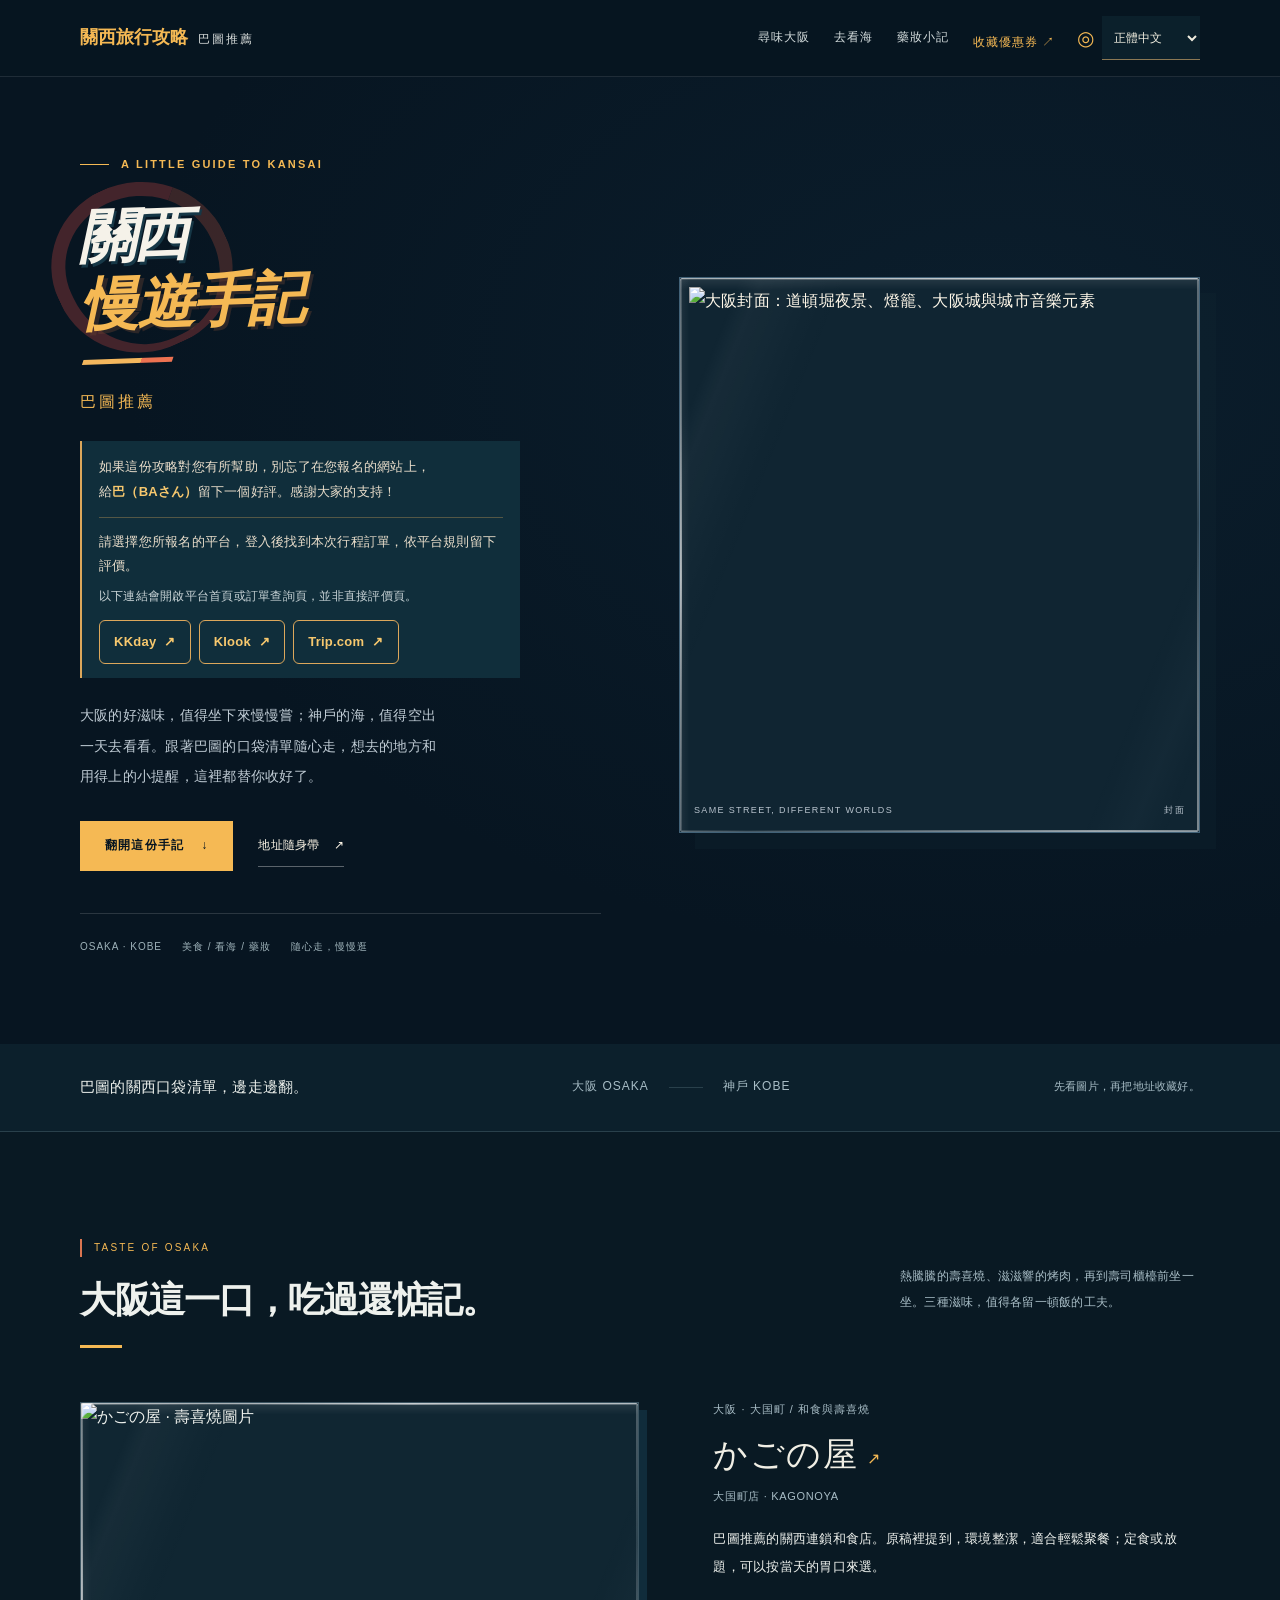
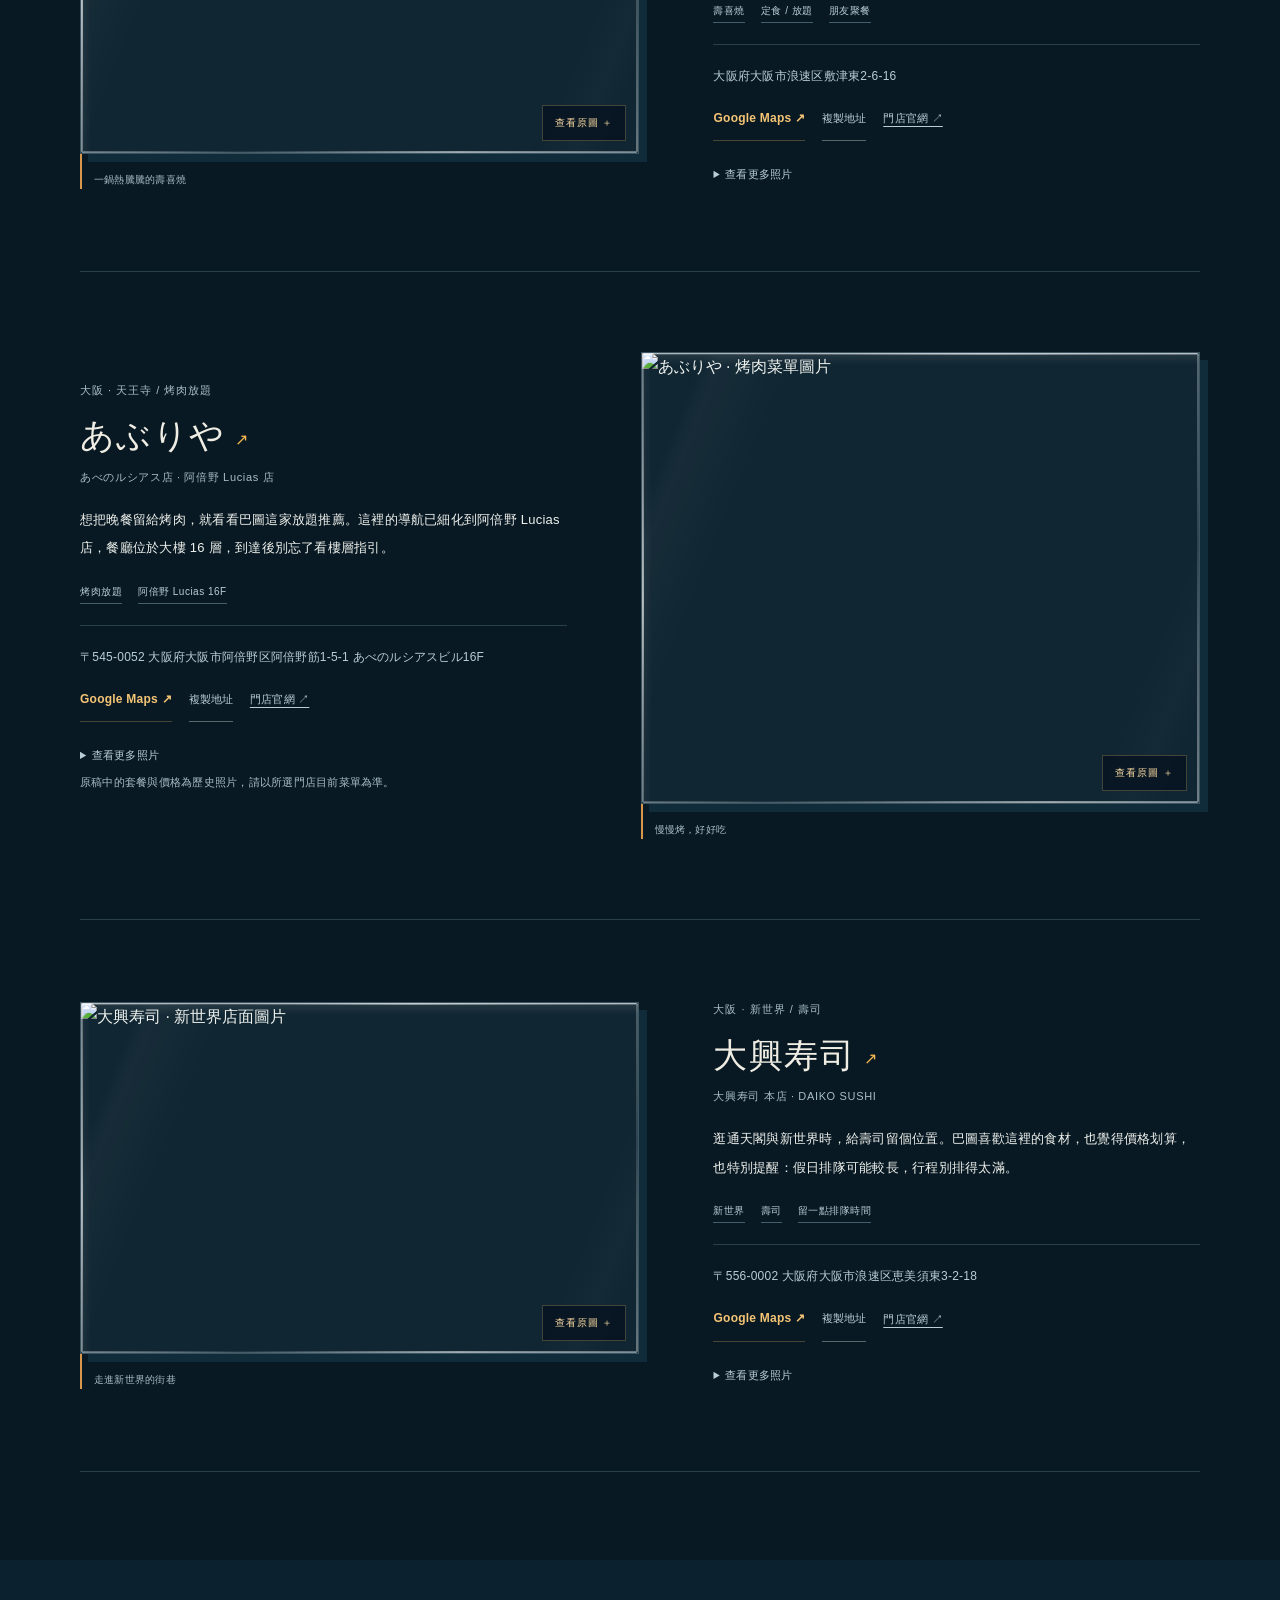
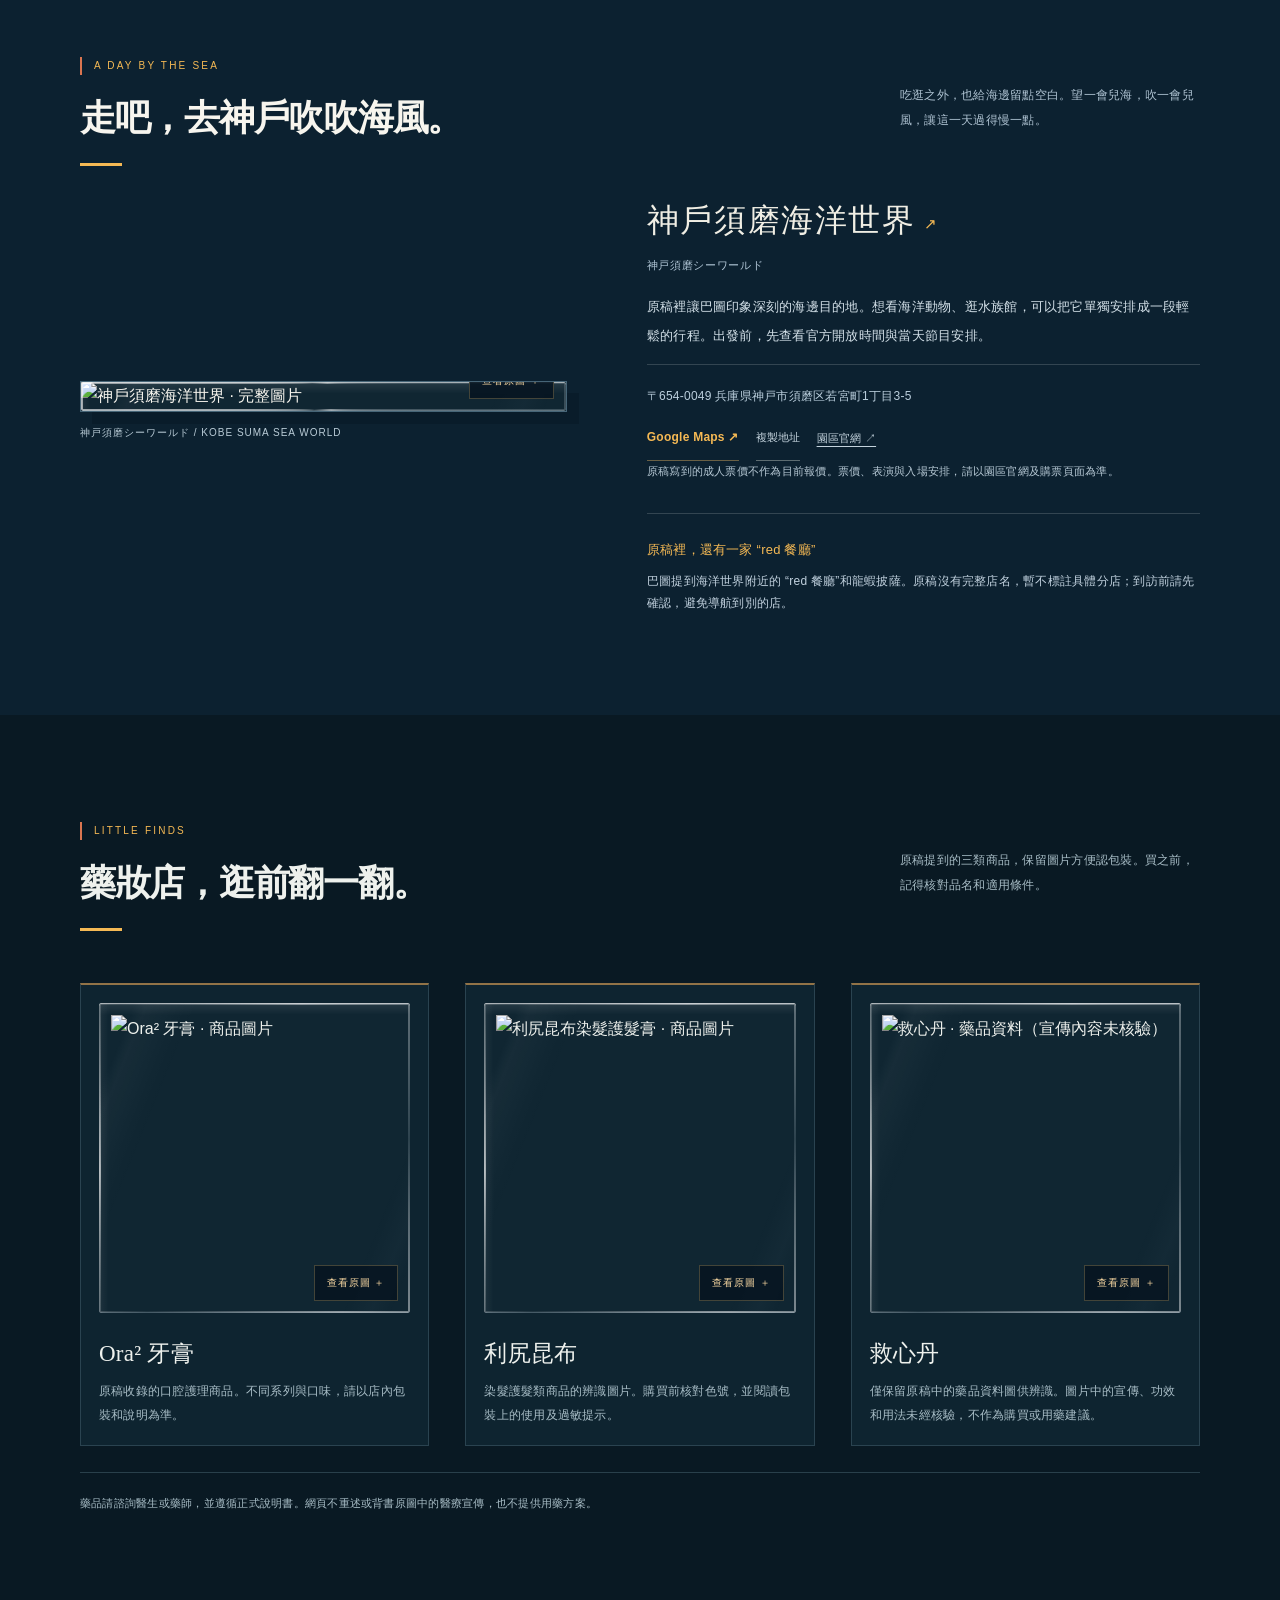
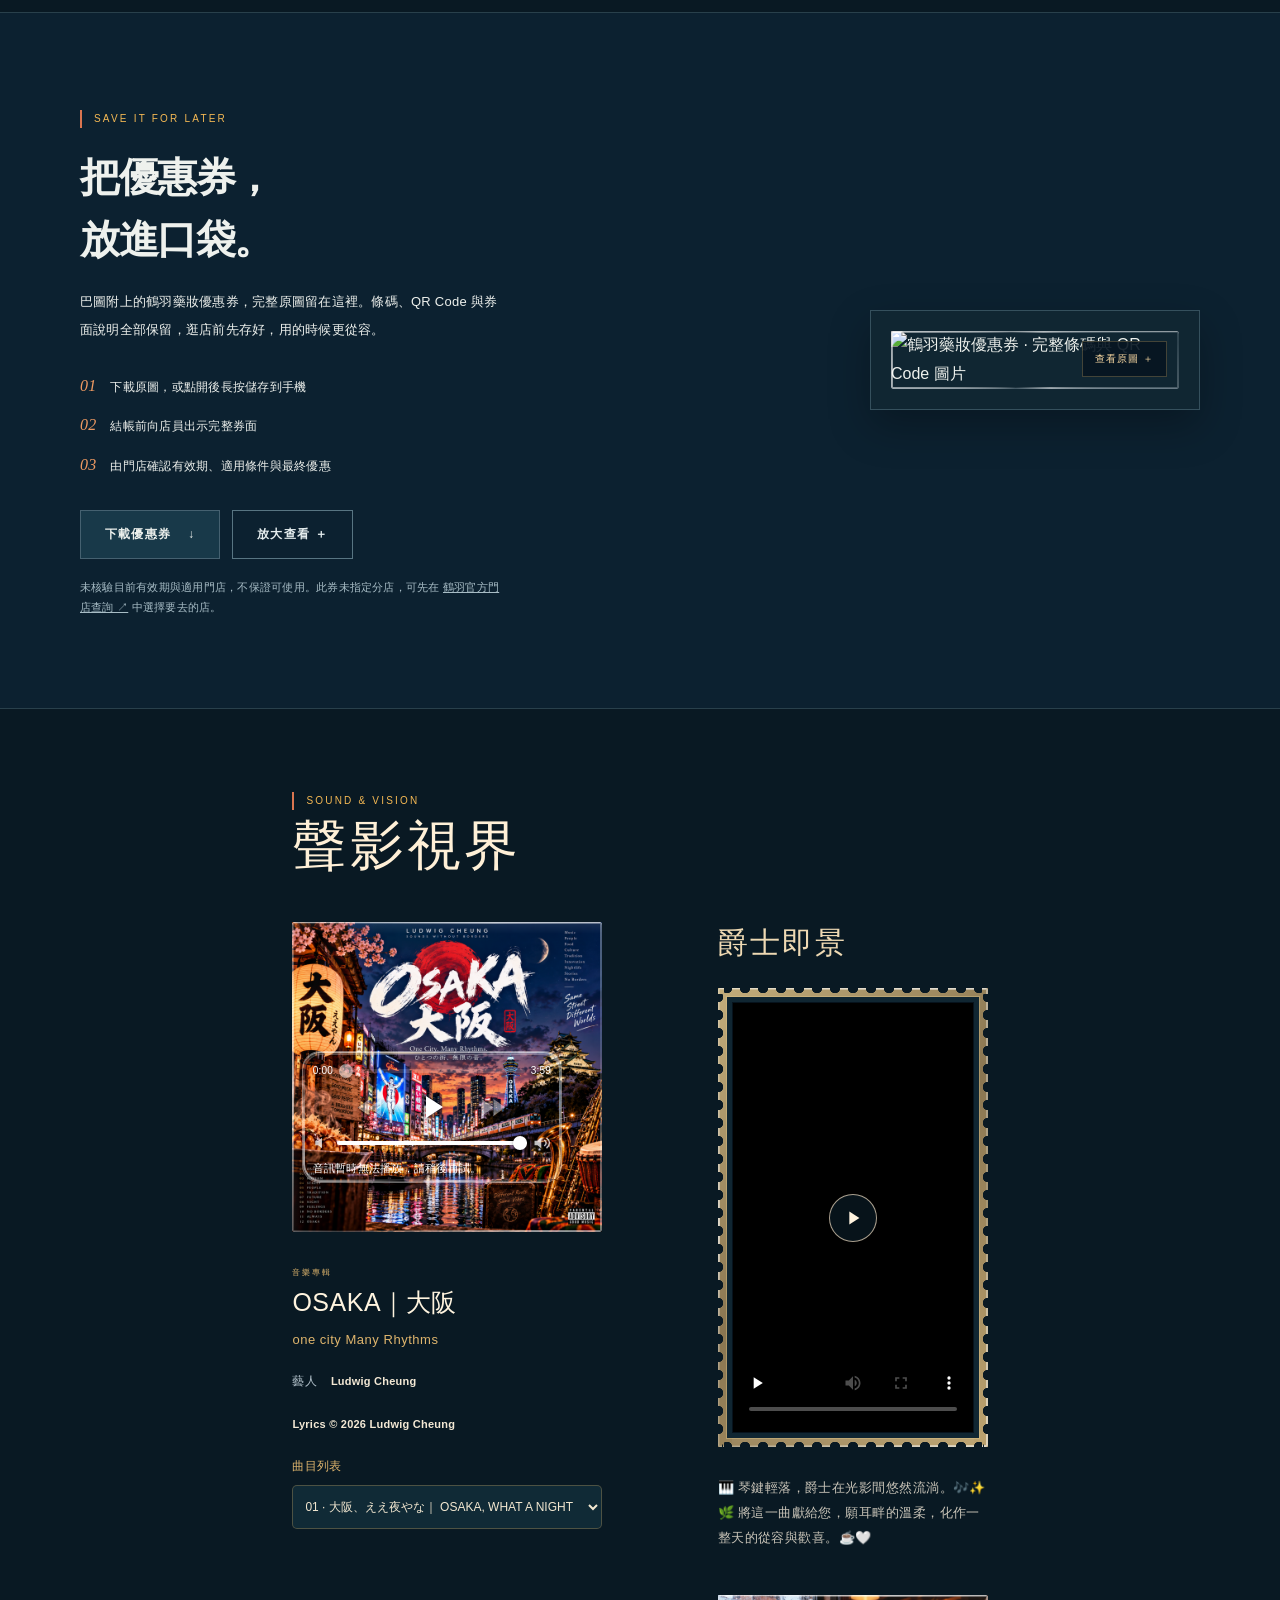
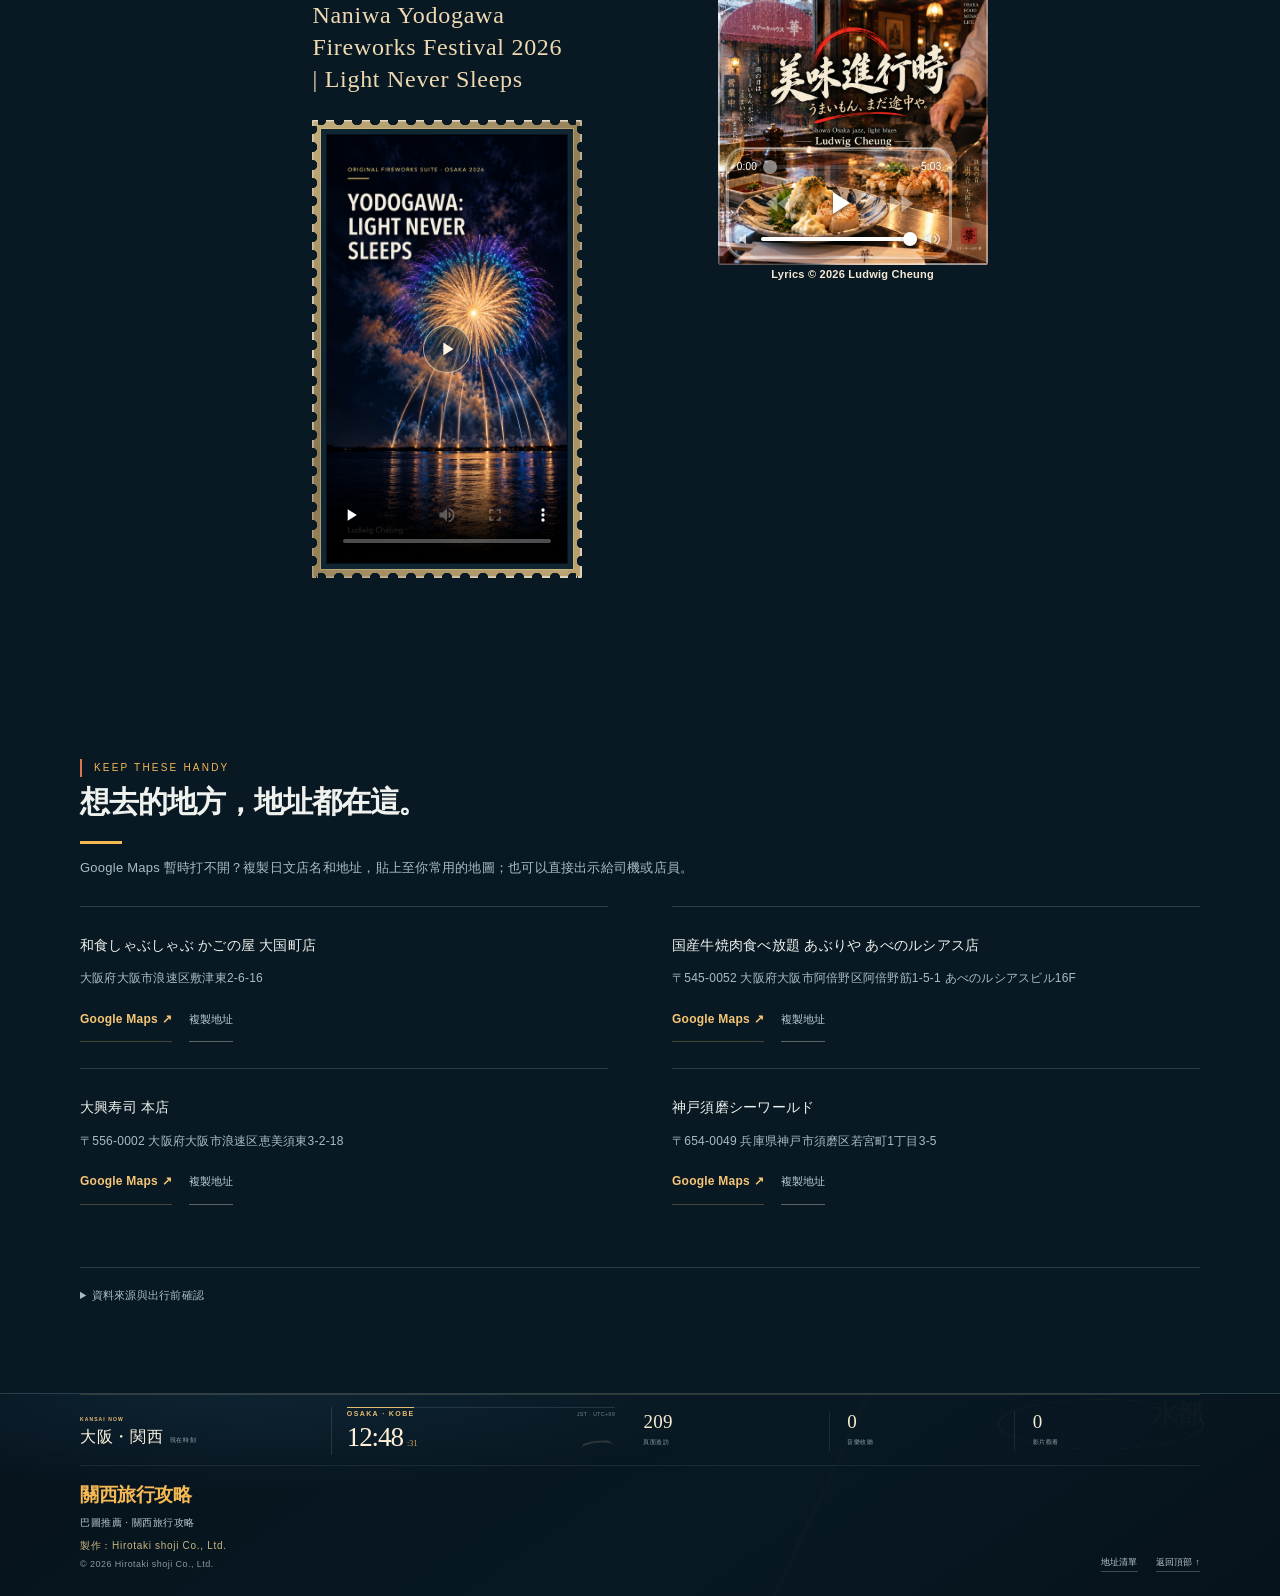
==== index.html @ 819317f7 "Stage Japanese New Year treatment for review" ====
<!doctype html>
<html lang="zh-Hant"><head><meta charset="utf-8"><meta name="viewport" content="width=device-width,initial-scale=1,viewport-fit=cover"><meta name="theme-color" content="#071c32"><meta name="description" content="關西旅行攻略，巴圖推薦。從大阪壽喜燒、烤肉與壽司，到神戶須磨海洋世界，附門店地址、地圖和原版鶴羽優惠券。"><meta name="referrer" content="strict-origin-when-cross-origin"><link rel="icon" href="data:,"><title>關西旅行攻略｜巴圖推薦</title><link rel="stylesheet" href="style.css?v=20261022-kansai-observatory-1"><link rel="stylesheet" href="seasonal-confirmed.css?v=20261022-1"><link rel="stylesheet" href="christmas-confirmed.css?v=20261022-1"><link rel="stylesheet" href="newyear-review.css?v=20261023-1"><script src="i18n.js?v=20261013-kansai-24" defer></script><script src="app.js?v=20261010-kansai-14" defer></script></head>
<body><a class="skip" href="#main">跳到正文</a>
<header class="site-nav"><div class="wrap nav-inner"><a class="brand" href="#top" aria-label="關西旅行攻略首頁"><strong>關西旅行攻略</strong><span>巴圖推薦</span></a><div class="language-switch"><label for="language-select" aria-label="Language"><span aria-hidden="true">◎</span></label><select id="language-select" aria-label="Language"><option value="zh">正體中文</option><option value="en">English</option><option value="ja">日本語</option><option value="ko">한국어</option><option value="es">Español</option><option value="de">Deutsch</option><option value="fr">Français</option><option value="it">Italiano</option><option value="ar">العربية</option><option value="th">ไทย</option></select></div><nav class="nav-links" aria-label="攻略導航"><a href="#food">尋味大阪</a><a href="#sea">去看海</a><a href="#shopping">藥妝小記</a><a class="coupon-nav" href="#coupon">收藏優惠券 ↗</a></nav></div></header>
<main id="main"><section id="top" class="hero" aria-labelledby="page-title"><div class="wrap hero-inner"><div class="hero-copy"><div class="eyebrow">A LITTLE GUIDE TO KANSAI</div><h1 id="page-title">關西<span>慢遊手記</span></h1><div class="hero-subtitle">巴圖推薦</div><div class="guide-thanks"><p><span>如果這份攻略對您有所幫助，別忘了在您報名的網站上，給</span><strong><bdi>巴（BAさん）</bdi></strong><span>留下一個好評。感謝大家的支持！</span></p><div class="review-platforms"><p>請選擇您所報名的平台，登入後找到本次行程訂單，依平台規則留下評價。</p><p class="review-platform-note">以下連結會開啟平台首頁或訂單查詢頁，並非直接評價頁。</p><div class="review-platform-links"><a href="https://www.kkday.com/zh-tw" target="_blank" rel="noopener noreferrer"><bdi>KKday</bdi> <span aria-hidden="true">↗</span></a><a href="https://www.klook.com/zh-TW/" target="_blank" rel="noopener noreferrer"><bdi>Klook</bdi> <span aria-hidden="true">↗</span></a><a href="https://tw.trip.com/passport/ordersearch/?curr=TWD&amp;locale=zh-TW" target="_blank" rel="noopener noreferrer"><bdi>Trip.com</bdi> <span aria-hidden="true">↗</span></a></div></div></div><p>大阪的好滋味，值得坐下來慢慢嘗；神戶的海，值得空出一天去看看。跟著巴圖的口袋清單隨心走，想去的地方和用得上的小提醒，這裡都替你收好了。</p><div class="hero-actions"><a class="button gold" href="#food">翻開這份手記 <span aria-hidden="true">↓</span></a><a class="text-link" href="#addresses">地址隨身帶 <span aria-hidden="true">↗</span></a></div><div class="hero-notes"><span>OSAKA · KOBE</span><span>美食 / 看海 / 藥妝</span><span>隨心走，慢慢逛</span></div></div><figure class="hero-art"><img src="assets/header-original.png?v=20261010-unbranded" width="1254" height="1254" alt="大阪封面：道頓堀夜景、燈籠、大阪城與城市音樂元素" fetchpriority="high"><figcaption><span>SAME STREET, DIFFERENT WORLDS</span><span>封面</span></figcaption></figure></div></section>
<div class="intro-band"><div class="wrap intro-inner"><strong>巴圖的關西口袋清單，邊走邊翻。</strong><span class="cities">大阪 OSAKA <i aria-hidden="true"></i> 神戶 KOBE</span><span>先看圖片，再把地址收藏好。</span></div></div>
<section class="chapter wrap" id="food" aria-labelledby="food-title"><div class="chapter-heading"><div><span class="chapter-kicker">TASTE OF OSAKA</span><h2 id="food-title">大阪這一口，吃過還惦記。</h2></div><p>熱騰騰的壽喜燒、滋滋響的烤肉，再到壽司櫃檯前坐一坐。三種滋味，值得各留一頓飯的工夫。</p></div>
<article class="story"><figure class="story-visual"><button class="image-button" data-image="assets/original-25.jpeg" data-caption="かごの屋 · 壽喜燒圖片" aria-label="查看かごの屋 · 壽喜燒圖片"><img class="" src="assets/original-25.jpeg" alt="かごの屋 · 壽喜燒圖片" loading="lazy" decoding="async"><span class="expand">查看原圖 ＋</span></button><figcaption><span>一鍋熱騰騰的壽喜燒</span></figcaption></figure><div class="story-copy"><div class="place-meta">大阪 · 大国町 / 和食與壽喜燒</div><h3><a class="place-title-link" href="https://goo.gl/maps/1CAEEWiy9WSoGgMV9" target="_blank" rel="noopener noreferrer">かごの屋</a></h3><div class="jp-name">大国町店 · KAGONOYA</div><p>巴圖推薦的關西連鎖和食店。原稿裡提到，環境整潔，適合輕鬆聚餐；定食或放題，可以按當天的胃口來選。</p><div class="tag-row"><span class="tag">壽喜燒</span><span class="tag">定食 / 放題</span><span class="tag">朋友聚餐</span></div><div class="location"><p class="address" dir="ltr" lang="ja">大阪府大阪市浪速区敷津東2-6-16</p><div class="location-actions"><a class="map-link" href="https://goo.gl/maps/1CAEEWiy9WSoGgMV9" target="_blank" rel="noopener noreferrer">Google Maps ↗</a><button class="copy-address" data-copy="和食しゃぶしゃぶ かごの屋 大国町店 大阪府大阪市浪速区敷津東2-6-16" aria-label="複製和食しゃぶしゃぶ かごの屋 大国町店的地址">複製地址</button><a class="official-link" href="https://kagonoya.food-kr.com/0658/" target="_blank" rel="noopener noreferrer">門店官網 ↗</a></div></div><details class="originals"><summary>查看更多照片</summary><div class="original-thumbs"><button data-image="assets/original-23.jpeg" data-caption="かごの屋 大国町店 · 店名截圖" aria-label="查看かごの屋 大国町店 · 店名截圖"><img src="assets/original-23.jpeg" alt="かごの屋 大国町店 · 店名截圖" loading="lazy"></button><button data-image="assets/original-24.jpeg" data-caption="かごの屋 · 料理展示" aria-label="查看かごの屋 · 料理展示"><img src="assets/original-24.jpeg" alt="かごの屋 · 料理展示" loading="lazy"></button><button data-image="assets/original-25.jpeg" data-caption="かごの屋 · 壽喜燒" aria-label="查看かごの屋 · 壽喜燒"><img src="assets/original-25.jpeg" alt="かごの屋 · 壽喜燒" loading="lazy"></button></div></details></div></article>
<article class="story reverse"><figure class="story-visual"><button class="image-button" data-image="assets/original-26.jpeg" data-caption="あぶりや · 烤肉菜單圖片" aria-label="查看あぶりや · 烤肉菜單圖片"><img class="portrait-img" src="assets/original-26.jpeg" alt="あぶりや · 烤肉菜單圖片" loading="lazy" decoding="async"><span class="expand">查看原圖 ＋</span></button><figcaption><span>慢慢烤，好好吃</span></figcaption></figure><div class="story-copy"><div class="place-meta">大阪 · 天王寺 / 烤肉放題</div><h3><a class="place-title-link" href="https://maps.google.com/maps?cid=4826901767006629121" target="_blank" rel="noopener noreferrer">あぶりや</a></h3><div class="jp-name">あべのルシアス店 · 阿倍野 Lucias 店</div><p>想把晚餐留給烤肉，就看看巴圖這家放題推薦。這裡的導航已細化到阿倍野 Lucias 店，餐廳位於大樓 16 層，到達後別忘了看樓層指引。</p><div class="tag-row"><span class="tag">烤肉放題</span><span class="tag">阿倍野 Lucias 16F</span></div><div class="location"><p class="address" dir="ltr" lang="ja">〒545-0052 大阪府大阪市阿倍野区阿倍野筋1-5-1 あべのルシアスビル16F</p><div class="location-actions"><a class="map-link" href="https://maps.google.com/maps?cid=4826901767006629121" target="_blank" rel="noopener noreferrer">Google Maps ↗</a><button class="copy-address" data-copy="国産牛焼肉食べ放題 あぶりや あべのルシアス店 〒545-0052 大阪府大阪市阿倍野区阿倍野筋1-5-1 あべのルシアスビル16F" aria-label="複製国産牛焼肉食べ放題 あぶりや あべのルシアス店的地址">複製地址</button><a class="official-link" href="https://www.apollo-lucias.jp/gourmet/aburiya/" target="_blank" rel="noopener noreferrer">門店官網 ↗</a></div></div><details class="originals"><summary>查看更多照片</summary><div class="original-thumbs"><button data-image="assets/original-27.jpeg" data-caption="あぶりや · 菜單與適用分店" aria-label="查看あぶりや · 菜單與適用分店"><img src="assets/original-27.jpeg" alt="あぶりや · 菜單與適用分店" loading="lazy"></button><button data-image="assets/original-28.jpeg" data-caption="あぶりや · 店面與價格照片" aria-label="查看あぶりや · 店面與價格照片"><img src="assets/original-28.jpeg" alt="あぶりや · 店面與價格照片" loading="lazy"></button><button data-image="assets/original-26.jpeg" data-caption="あぶりや · 完整圖片" aria-label="查看あぶりや · 完整圖片"><img src="assets/original-26.jpeg" alt="あぶりや · 完整圖片" loading="lazy"></button></div></details><p class="notice">原稿中的套餐與價格為歷史照片，請以所選門店目前菜單為準。</p></div></article>
<article class="story"><figure class="story-visual"><button class="image-button" data-image="assets/original-29.jpeg" data-caption="大興寿司 · 新世界店面圖片" aria-label="查看大興寿司 · 新世界店面圖片"><img class="" src="assets/original-29.jpeg" alt="大興寿司 · 新世界店面圖片" loading="lazy" decoding="async"><span class="expand">查看原圖 ＋</span></button><figcaption><span>走進新世界的街巷</span></figcaption></figure><div class="story-copy"><div class="place-meta">大阪 · 新世界 / 壽司</div><h3><a class="place-title-link" href="https://www.google.com/maps?cid=15134371316587236401" target="_blank" rel="noopener noreferrer">大興寿司</a></h3><div class="jp-name">大興寿司 本店 · DAIKO SUSHI</div><p>逛通天閣與新世界時，給壽司留個位置。巴圖喜歡這裡的食材，也覺得價格划算，也特別提醒：假日排隊可能較長，行程別排得太滿。</p><div class="tag-row"><span class="tag">新世界</span><span class="tag">壽司</span><span class="tag">留一點排隊時間</span></div><div class="location"><p class="address" dir="ltr" lang="ja">〒556-0002 大阪府大阪市浪速区恵美須東3-2-18</p><div class="location-actions"><a class="map-link" href="https://www.google.com/maps?cid=15134371316587236401" target="_blank" rel="noopener noreferrer">Google Maps ↗</a><button class="copy-address" data-copy="大興寿司 本店 〒556-0002 大阪府大阪市浪速区恵美須東3-2-18" aria-label="複製大興寿司 本店的地址">複製地址</button><a class="official-link" href="https://daikosushi.jp/access/daikosushi-honten/" target="_blank" rel="noopener noreferrer">門店官網 ↗</a></div></div><details class="originals"><summary>查看更多照片</summary><div class="original-thumbs"><button data-image="assets/original-30.jpeg" data-caption="大興寿司 · 店內照片" aria-label="查看大興寿司 · 店內照片"><img src="assets/original-30.jpeg" alt="大興寿司 · 店內照片" loading="lazy"></button><button data-image="assets/original-29.jpeg" data-caption="大興寿司 · 門面照片" aria-label="查看大興寿司 · 門面照片"><img src="assets/original-29.jpeg" alt="大興寿司 · 門面照片" loading="lazy"></button></div></details></div></article>
</section>
<section class="sea-section" id="sea" aria-labelledby="sea-title"><div class="wrap"><div class="chapter-heading"><div><span class="chapter-kicker">A DAY BY THE SEA</span><h2 id="sea-title">走吧，去神戶吹吹海風。</h2></div><p>吃逛之外，也給海邊留點空白。望一會兒海，吹一會兒風，讓這一天過得慢一點。</p></div><div class="sea-layout"><figure class="sea-image"><button class="image-button" data-image="assets/original-31.jpeg" data-caption="神戶須磨海洋世界 · 完整圖片" aria-label="查看神戶須磨海洋世界 · 完整圖片"><img class="" src="assets/original-31.jpeg" alt="神戶須磨海洋世界 · 完整圖片" loading="lazy" decoding="async"><span class="expand">查看原圖 ＋</span></button><figcaption>神戸須磨シーワールド / KOBE SUMA SEA WORLD</figcaption></figure><div class="sea-copy"><h3><a class="place-title-link" href="https://www.google.com/maps/search/?api=1&amp;query=%E7%A5%9E%E6%88%B8%E9%A0%88%E7%A3%A8%E3%82%B7%E3%83%BC%E3%83%AF%E3%83%BC%E3%83%AB%E3%83%89%20%E3%80%92654-0049%20%E5%85%B5%E5%BA%AB%E7%9C%8C%E7%A5%9E%E6%88%B8%E5%B8%82%E9%A0%88%E7%A3%A8%E5%8C%BA%E8%8B%A5%E5%AE%AE%E7%94%BA1%E4%B8%81%E7%9B%AE3-5&amp;query_place_id=ChIJgQxfKgCFAGARDDvvrnSqDw0" target="_blank" rel="noopener noreferrer">神戶須磨海洋世界</a></h3><div class="jp-name">神戸須磨シーワールド</div><p>原稿裡讓巴圖印象深刻的海邊目的地。想看海洋動物、逛水族館，可以把它單獨安排成一段輕鬆的行程。出發前，先查看官方開放時間與當天節目安排。</p><div class="location"><p class="address" dir="ltr" lang="ja">〒654-0049 兵庫県神戸市須磨区若宮町1丁目3-5</p><div class="location-actions"><a class="map-link" href="https://www.google.com/maps/search/?api=1&amp;query=%E7%A5%9E%E6%88%B8%E9%A0%88%E7%A3%A8%E3%82%B7%E3%83%BC%E3%83%AF%E3%83%BC%E3%83%AB%E3%83%89%20%E3%80%92654-0049%20%E5%85%B5%E5%BA%AB%E7%9C%8C%E7%A5%9E%E6%88%B8%E5%B8%82%E9%A0%88%E7%A3%A8%E5%8C%BA%E8%8B%A5%E5%AE%AE%E7%94%BA1%E4%B8%81%E7%9B%AE3-5&amp;query_place_id=ChIJgQxfKgCFAGARDDvvrnSqDw0" target="_blank" rel="noopener noreferrer">Google Maps ↗</a><button class="copy-address" data-copy="神戸須磨シーワールド 〒654-0049 兵庫県神戸市須磨区若宮町1丁目3-5" aria-label="複製神戸須磨シーワールド的地址">複製地址</button><a class="official-link" href="https://www.kobesuma-seaworld.jp/access/transportation/" target="_blank" rel="noopener noreferrer">園區官網 ↗</a></div></div><p class="notice">原稿寫到的成人票價不作為目前報價。票價、表演與入場安排，請以園區官網及購票頁面為準。</p><div class="small-callout"><h4>原稿裡，還有一家 “red 餐廳”</h4><p>巴圖提到海洋世界附近的 “red 餐廳”和龍蝦披薩。原稿沒有完整店名，暫不標註具體分店；到訪前請先確認，避免導航到別的店。</p></div></div></div></div></section>
<section class="chapter wrap" id="shopping" aria-labelledby="shopping-title"><div class="chapter-heading"><div><span class="chapter-kicker">LITTLE FINDS</span><h2 id="shopping-title">藥妝店，逛前翻一翻。</h2></div><p>原稿提到的三類商品，保留圖片方便認包裝。買之前，記得核對品名和適用條件。</p></div><div class="shop-grid"><article class="shop-card"><button class="image-button" data-image="assets/original-33.jpeg" data-caption="Ora² 牙膏 · 商品圖片" aria-label="查看Ora² 牙膏 · 商品圖片"><img class="" src="assets/original-33.jpeg" alt="Ora² 牙膏 · 商品圖片" loading="lazy" decoding="async"><span class="expand">查看原圖 ＋</span></button><div><h3>Ora² 牙膏</h3><p>原稿收錄的口腔護理商品。不同系列與口味，請以店內包裝和說明為準。</p></div></article><article class="shop-card"><button class="image-button" data-image="assets/original-34.jpeg" data-caption="利尻昆布染髮護髮膏 · 商品圖片" aria-label="查看利尻昆布染髮護髮膏 · 商品圖片"><img class="" src="assets/original-34.jpeg" alt="利尻昆布染髮護髮膏 · 商品圖片" loading="lazy" decoding="async"><span class="expand">查看原圖 ＋</span></button><div><h3>利尻昆布</h3><p>染髮護髮類商品的辨識圖片。購買前核對色號，並閱讀包裝上的使用及過敏提示。</p></div></article><article class="shop-card"><button class="image-button" data-image="assets/original-32.jpeg" data-caption="救心丹 · 藥品資料（宣傳內容未核驗）" aria-label="查看救心丹 · 藥品資料（宣傳內容未核驗）"><img class="" src="assets/original-32.jpeg" alt="救心丹 · 藥品資料（宣傳內容未核驗）" loading="lazy" decoding="async"><span class="expand">查看原圖 ＋</span></button><div><h3>救心丹</h3><p>僅保留原稿中的藥品資料圖供辨識。圖片中的宣傳、功效和用法未經核驗，不作為購買或用藥建議。</p></div></article></div><p class="notice">藥品請諮詢醫生或藥師，並遵循正式說明書。網頁不重述或背書原圖中的醫療宣傳，也不提供用藥方案。</p></section>
<section class="coupon-section" id="coupon" aria-labelledby="coupon-title"><div class="wrap coupon-layout"><div class="coupon-copy"><span class="chapter-kicker">SAVE IT FOR LATER</span><h2 id="coupon-title">把優惠券，<br>放進口袋。</h2><p>巴圖附上的鶴羽藥妝優惠券，完整原圖留在這裡。條碼、QR Code 與券面說明全部保留，逛店前先存好，用的時候更從容。</p><ol class="steps"><li><span>01</span>下載原圖，或點開後長按儲存到手機</li><li><span>02</span>結帳前向店員出示完整券面</li><li><span>03</span>由門店確認有效期、適用條件與最終優惠</li></ol><div class="coupon-actions"><a class="button" href="assets/original-35.jpeg" download="鹤羽优惠券_原图.jpeg">下載優惠券 <span aria-hidden="true">↓</span></a><button class="button outline" data-image="assets/original-35.jpeg" data-caption="鶴羽藥妝優惠券 · " data-filename="鹤羽优惠券_原图.jpeg">放大查看 ＋</button></div><p class="notice">未核驗目前有效期與適用門店，不保證可使用。此券未指定分店，可先在 <a class="" href="https://shop.tsuruha-g.com/" target="_blank" rel="noopener noreferrer">鶴羽官方門店查詢 ↗</a> 中選擇要去的店。</p></div><div class="coupon-paper"><button class="image-button" data-image="assets/original-35.jpeg" data-caption="鶴羽藥妝優惠券 · 完整條碼與 QR Code 圖片" aria-label="查看鶴羽藥妝優惠券 · 完整條碼與 QR Code 圖片"><img class="" src="assets/original-35.jpeg" alt="鶴羽藥妝優惠券 · 完整條碼與 QR Code 圖片" loading="lazy" decoding="async"><span class="expand">查看原圖 ＋</span></button></div></div></section>
<div class="media-gallery wrap" aria-labelledby="media-title"><header class="media-heading"><span class="chapter-kicker">SOUND &amp; VISION</span><h2 id="media-title">聲影視界</h2><span class="media-rule" aria-hidden="true"></span></header><section class="album-section" id="album" aria-labelledby="album-title"><div class="wrap album-inner"><div class="single-track osaka-stage"><img id="osaka-cover" class="single-cover" src="assets/cover.png" alt="Ludwig Cheung《OSAKA｜大阪 one city Many Rhythms》專輯封面" width="3000" height="3000" loading="lazy" decoding="async"><div class="single-controls"><h3 id="osaka-title" class="single-accessible" dir="ltr">大阪、ええ夜やな｜ OSAKA, WHAT A NIGHT</h3><audio id="osaka-audio" controls preload="metadata" aria-label="專輯播放器" aria-describedby="osaka-title"><source src="assets/osaka-tracks/01-76541ca4-9a99-43c6-8705-c822b31edbfa.m4a" type="audio/mp4">音訊暫時無法播放，請稍後再試。</audio><div class="glass-player" id="osaka-controls" hidden><div class="glass-timeline"><span class="glass-time" id="osaka-current" dir="ltr">0:00</span><label class="glass-seek"><span class="single-accessible">播放進度</span><input id="osaka-seek" type="range" min="0" max="1000" value="0" step="1" disabled></label><span class="glass-time" id="osaka-duration" dir="ltr">3:59</span></div><div class="glass-transport"><button class="glass-skip" id="osaka-back" type="button" aria-label="上一首" disabled><svg aria-hidden="true" viewBox="0 0 32 32"><path d="M16 6 2 16l14 10V6Zm14 0L16 16l14 10V6Z"/></svg><span class="single-accessible">上一首</span></button><button class="glass-play" id="osaka-toggle" type="button"><svg data-play-icon aria-hidden="true" viewBox="0 0 32 32"><path d="M10 5 27 16 10 27Z"/></svg><svg data-pause-icon aria-hidden="true" viewBox="0 0 32 32" hidden><rect x="7" y="5" width="6" height="22" rx="2"/><rect x="19" y="5" width="6" height="22" rx="2"/></svg><span data-play-label class="single-accessible">播放</span><span data-pause-label class="single-accessible" hidden>暫停</span></button><button class="glass-skip" id="osaka-forward" type="button" aria-label="下一首" disabled><svg aria-hidden="true" viewBox="0 0 32 32"><path d="m2 6 14 10L2 26V6Zm14 0 14 10-14 10V6Z"/></svg><span class="single-accessible">下一首</span></button></div><div class="glass-bottom"><label class="glass-volume" id="osaka-volume-group"><svg aria-hidden="true" viewBox="0 0 24 24"><path d="M3 9h4l5-4v14l-5-4H3Z"/></svg><span class="single-accessible">音量</span><input id="osaka-volume" type="range" min="0" max="1" step="0.05" value="1"><svg aria-hidden="true" viewBox="0 0 24 24"><path d="M2 9h4l5-4v14l-5-4H2Z"/><path d="M15 8q5 4 0 8M18 5q8 7 0 14" fill="none" stroke="currentColor" stroke-width="2"/></svg></label><span class="glass-device-volume" id="osaka-device-volume" hidden>請使用裝置音量鍵</span><button class="glass-airplay" id="osaka-airplay" type="button" aria-label="AirPlay" title="AirPlay" hidden><svg aria-hidden="true" viewBox="0 0 24 24"><path d="M5 16H3V4h18v12h-2" fill="none" stroke="currentColor" stroke-width="1.7"/><path d="m12 12 7 9H5Z" fill="currentColor"/></svg></button></div></div><p class="glass-error" id="osaka-error" role="status" hidden>音訊暫時無法播放，請稍後再試。</p></div></div><div class="album-copy"><span class="chapter-kicker">音樂專輯</span><h2 id="album-title" dir="ltr">OSAKA｜大阪 <span>one city Many Rhythms</span></h2><p class="album-artist"><span class="album-artist-label">藝人</span><bdi>Ludwig Cheung</bdi></p><p class="album-artist"><bdi>Lyrics © 2026 Ludwig Cheung</bdi></p><label class="osaka-track-label" for="osaka-track-select">曲目列表</label><select id="osaka-track-select" class="osaka-track-select" aria-describedby="osaka-title"><option value="0">01 · 大阪、ええ夜やな｜ OSAKA, WHAT A NIGHT</option><option value="1">02 · TYPHOON AFTER MIDNIGHT｜大阪、午前零時の雨</option><option value="2">03 · OSAKA, WHAT A NIGHT</option><option value="3">04 · 天満、朝からよう喋る。｜天满，一早就聊上了｜TENMA TALKS BEFORE BREAKFAST</option><option value="4">05 · 環状線、隣り合わせ。｜环状线，坐在一起。｜SIDE BY SIDE, OSAKA</option><option value="5">06 · 船場、まけときまっせ。｜船场，给你算便宜点。｜SEMBa, LET&#x27;S MAKE A DEAL</option><option value="6">07 · 天神さん、夏が燃える。｜天神祭，整个夏天烧起来了。｜TENJIN NIGHT, SUMMER ON FIRE</option><option value="7">08 · 人形は泣かへん。人が泣く。｜人偶不哭，是人在哭。｜THE PUPPET NEVER CRIES</option><option value="8">09 · 御堂筋、銀杏が落ちるころ。｜御堂筋，银杏落下的时候。｜WHEN THE GINKGO FALLS</option><option value="9">10 · 西成、朝五時。｜西成，清晨五点。｜NISHINARI, 5 A.M.</option><option value="10">11 · 笑ろとこ。｜先笑一个。｜LET&#x27;S LAUGH FIRST</option><option value="11">12 · ほな、また明日。｜那，明天见。｜SEE YOU TOMORROW, OSAKA</option></select></div></div></section><section class="video-section" id="sound-and-vision" aria-labelledby="video-caption"><div class="video-copy"><h3 class="video-caption" id="video-caption">爵士即景</h3></div><div class="video-stage"><span class="video-camera" aria-hidden="true"><svg width="22" height="22" viewBox="0 0 24 24" fill="none" stroke="currentColor" stroke-width="1.6"><rect x="2" y="6" width="13" height="12" rx="3"/><path d="m15 10 6-3v10l-6-3z"/></svg></span><video id="feature-video" class="feature-video" controls playsinline preload="none" poster="assets/4804-poster.jpg" width="720" height="1280" aria-label="爵士即景影片"><source src="assets/4804.mp4" type="video/mp4">你的瀏覽器暫不支援影片播放。</video><button class="video-play" id="video-play" type="button" aria-label="播放爵士即景"><svg aria-hidden="true" width="28" height="28" viewBox="0 0 24 24" fill="currentColor"><path d="m8 5 11 7-11 7z"/></svg></button></div><p class="jazz-prose">🎹 琴鍵輕落，爵士在光影間悠然流淌。🎶✨
🌿 將這一曲獻給您，願耳畔的溫柔，化作一整天的從容與歡喜。☕🤍</p></section><section class="video-section yodogawa-video" id="yodogawa-light-never-sleeps" aria-labelledby="yodogawa-video-caption"><div class="video-copy"><h3 class="video-caption" id="yodogawa-video-caption" lang="en">Naniwa Yodogawa Fireworks Festival 2026 | Light Never Sleeps</h3></div><div class="video-stage"><video class="feature-video" controls playsinline preload="none" poster="assets/yodogawa-light-never-sleeps-poster.jpg" width="1080" height="1920" aria-label="Naniwa Yodogawa Fireworks Festival 2026 | Light Never Sleeps video"><source src="assets/yodogawa-light-never-sleeps.mp4" type="video/mp4">你的瀏覽器暫不支援影片播放。</video><button class="video-play" type="button" aria-label="Play Naniwa Yodogawa Fireworks Festival 2026 | Light Never Sleeps"><svg aria-hidden="true" width="28" height="28" viewBox="0 0 24 24" fill="currentColor"><path d="m8 5 11 7-11 7z"/></svg></button></div></section><section class="single-track" aria-labelledby="delicious-title"><img class="single-cover" src="assets/delicious-in-progress-cover.jpg?v=20261012-kansai-17" alt="美味進行時 · Ludwig Cheung" width="3000" height="3000" loading="lazy" decoding="async"><div class="single-controls"><h3 id="delicious-title" class="single-accessible" dir="ltr">美味進行時｜おいしさ、進行中。｜DELICIOUS, IN PROGRESS · Ludwig Cheung</h3><audio id="delicious-audio" controls preload="metadata" aria-label="單曲播放器" aria-describedby="delicious-title"><source src="assets/delicious-in-progress.m4a" type="audio/mp4">音訊暫時無法播放，請稍後再試。</audio><div class="glass-player" id="delicious-controls" hidden><div class="glass-timeline"><span class="glass-time" id="delicious-current" dir="ltr">0:00</span><label class="glass-seek"><span class="single-accessible">播放進度</span><input id="delicious-seek" type="range" min="0" max="1000" value="0" step="1" disabled></label><span class="glass-time" id="delicious-duration" dir="ltr">5:03</span></div><div class="glass-transport"><button class="glass-skip" id="delicious-back" type="button" aria-label="快退 10 秒" disabled><svg aria-hidden="true" viewBox="0 0 32 32"><path d="M16 6 2 16l14 10V6Zm14 0L16 16l14 10V6Z"/></svg><span class="single-accessible">快退 10 秒</span></button><button class="glass-play" id="delicious-toggle" type="button"><svg data-play-icon aria-hidden="true" viewBox="0 0 32 32"><path d="M10 5 27 16 10 27Z"/></svg><svg data-pause-icon aria-hidden="true" viewBox="0 0 32 32" hidden><rect x="7" y="5" width="6" height="22" rx="2"/><rect x="19" y="5" width="6" height="22" rx="2"/></svg><span data-play-label class="single-accessible">播放</span><span data-pause-label class="single-accessible" hidden>暫停</span></button><button class="glass-skip" id="delicious-forward" type="button" aria-label="快進 10 秒" disabled><svg aria-hidden="true" viewBox="0 0 32 32"><path d="m2 6 14 10L2 26V6Zm14 0 14 10-14 10V6Z"/></svg><span class="single-accessible">快進 10 秒</span></button></div><div class="glass-bottom"><label class="glass-volume" id="delicious-volume-group"><svg aria-hidden="true" viewBox="0 0 24 24"><path d="M3 9h4l5-4v14l-5-4H3Z"/></svg><span class="single-accessible">音量</span><input id="delicious-volume" type="range" min="0" max="1" step="0.05" value="1"><svg aria-hidden="true" viewBox="0 0 24 24"><path d="M2 9h4l5-4v14l-5-4H2Z"/><path d="M15 8q5 4 0 8M18 5q8 7 0 14" fill="none" stroke="currentColor" stroke-width="2"/></svg></label><span class="glass-device-volume" id="delicious-device-volume" hidden>請使用裝置音量鍵</span><button class="glass-airplay" id="delicious-airplay" type="button" aria-label="AirPlay" title="AirPlay" hidden><svg aria-hidden="true" viewBox="0 0 24 24"><path d="M5 16H3V4h18v12h-2" fill="none" stroke="currentColor" stroke-width="1.7"/><path d="m12 12 7 9H5Z" fill="currentColor"/></svg></button></div></div><p class="glass-error" id="delicious-error" role="status" hidden>音訊暫時無法播放，請稍後再試。</p></div><p class="album-artist" style="position:absolute;top:100%;left:0;width:100%;justify-content:center"><bdi>Lyrics © 2026 Ludwig Cheung</bdi></p></section></div>
<section class="address-section" id="addresses" aria-labelledby="address-title"><div class="wrap"><span class="chapter-kicker">KEEP THESE HANDY</span><h2 id="address-title">想去的地方，地址都在這。</h2><p>Google Maps 暫時打不開？複製日文店名和地址，貼上至你常用的地圖；也可以直接出示給司機或店員。</p><div class="address-list"><article class="address-item"><h3 dir="ltr" lang="ja">和食しゃぶしゃぶ かごの屋 大国町店</h3><p dir="ltr" lang="ja">大阪府大阪市浪速区敷津東2-6-16</p><div class="location-actions"><a class="map-link" href="https://goo.gl/maps/1CAEEWiy9WSoGgMV9" target="_blank" rel="noopener noreferrer">Google Maps ↗</a><button class="copy-address" data-copy="和食しゃぶしゃぶ かごの屋 大国町店 大阪府大阪市浪速区敷津東2-6-16">複製地址</button></div></article><article class="address-item"><h3 dir="ltr" lang="ja">国産牛焼肉食べ放題 あぶりや あべのルシアス店</h3><p dir="ltr" lang="ja">〒545-0052 大阪府大阪市阿倍野区阿倍野筋1-5-1 あべのルシアスビル16F</p><div class="location-actions"><a class="map-link" href="https://maps.google.com/maps?cid=4826901767006629121" target="_blank" rel="noopener noreferrer">Google Maps ↗</a><button class="copy-address" data-copy="国産牛焼肉食べ放題 あぶりや あべのルシアス店 〒545-0052 大阪府大阪市阿倍野区阿倍野筋1-5-1 あべのルシアスビル16F">複製地址</button></div></article><article class="address-item"><h3 dir="ltr" lang="ja">大興寿司 本店</h3><p dir="ltr" lang="ja">〒556-0002 大阪府大阪市浪速区恵美須東3-2-18</p><div class="location-actions"><a class="map-link" href="https://www.google.com/maps?cid=15134371316587236401" target="_blank" rel="noopener noreferrer">Google Maps ↗</a><button class="copy-address" data-copy="大興寿司 本店 〒556-0002 大阪府大阪市浪速区恵美須東3-2-18">複製地址</button></div></article><article class="address-item"><h3 dir="ltr" lang="ja">神戸須磨シーワールド</h3><p dir="ltr" lang="ja">〒654-0049 兵庫県神戸市須磨区若宮町1丁目3-5</p><div class="location-actions"><a class="map-link" href="https://www.google.com/maps/search/?api=1&amp;query=%E7%A5%9E%E6%88%B8%E9%A0%88%E7%A3%A8%E3%82%B7%E3%83%BC%E3%83%AF%E3%83%BC%E3%83%AB%E3%83%89%20%E3%80%92654-0049%20%E5%85%B5%E5%BA%AB%E7%9C%8C%E7%A5%9E%E6%88%B8%E5%B8%82%E9%A0%88%E7%A3%A8%E5%8C%BA%E8%8B%A5%E5%AE%AE%E7%94%BA1%E4%B8%81%E7%9B%AE3-5&amp;query_place_id=ChIJgQxfKgCFAGARDDvvrnSqDw0" target="_blank" rel="noopener noreferrer">Google Maps ↗</a><button class="copy-address" data-copy="神戸須磨シーワールド 〒654-0049 兵庫県神戸市須磨区若宮町1丁目3-5">複製地址</button></div></article></div><details class="source-details"><summary>資料來源與出行前確認</summary><ul><li>推薦內容與商家圖片整理自巴圖提供的原始 PDF；封面已調整，優惠券保留原文件內容。</li><li>門店名稱與地址依據官方網站核對（2026 年 10 月 9 日）。Google Maps 連結來自官方地圖連結或精確店名、地址搜尋；實際打開情況取決於網路與地圖服務。</li><li>來源：<a class="" href="https://kagonoya.food-kr.com/0658/" target="_blank" rel="noopener noreferrer">かごの屋 大国町店</a> · <a class="" href="https://www.apollo-lucias.jp/gourmet/aburiya/" target="_blank" rel="noopener noreferrer">あぶりや 阿倍野 Lucias 店</a> · <a class="" href="https://daikosushi.jp/access/daikosushi-honten/" target="_blank" rel="noopener noreferrer">大興寿司 本店</a> · <a class="" href="https://www.kobesuma-seaworld.jp/access/transportation/" target="_blank" rel="noopener noreferrer">神戶須磨海洋世界交通指引</a> · <a class="" href="https://shop.tsuruha-g.com/" target="_blank" rel="noopener noreferrer">鶴羽門店查詢</a>。</li><li>營業時間、價格、菜單、門票與優惠券條件可能變化，請在出發前或結帳前再次向商家確認。</li><li>“red 餐廳”完整店名待確認，未提供推測分店的精確導航。鶴羽未指定分店，使用官方門店查詢。</li></ul></details></div></section></main>
<footer class="site-footer"><div class="wrap"><section class="kansai-observatory" id="kansai-observatory" aria-labelledby="kansai-now-title"><div class="kansai-observatory-intro"><span class="kansai-observatory-kicker">KANSAI NOW</span><h2 id="kansai-now-title"><b lang="ja">大阪・関西</b><span lang="ja">現在時刻</span></h2><p data-metric-copy="intro">從淀川水面到大阪燈火，記下此刻的城市節奏。</p></div><div class="kansai-clock"><div class="kansai-clock-place"><span>OSAKA · KOBE</span><small>JST · UTC+09</small></div><time id="osaka-time" class="kansai-clock-time"><span id="osaka-time-hour-minute">--:--</span><span id="osaka-time-seconds">:--</span></time><div class="kansai-clock-meta"><span id="osaka-date">—</span><span lang="ja">水都・浪速</span></div></div><div class="kansai-metrics" role="group" aria-labelledby="kansai-now-title"><div class="kansai-metrics-grid"><article class="kansai-metric"><span class="kansai-metric-index">01</span><strong id="kansai-visits" class="kansai-metric-value">208</strong><span data-metric-copy="visits">頁面造訪</span></article><article class="kansai-metric"><span class="kansai-metric-index">02</span><strong id="kansai-music-plays" class="kansai-metric-value">0</strong><span data-metric-copy="music">音樂收聽</span></article><article class="kansai-metric"><span class="kansai-metric-index">03</span><strong id="kansai-video-views" class="kansai-metric-value">0</strong><span data-metric-copy="video">影片觀看</span></article></div><div class="kansai-metrics-foot"><span class="kansai-metrics-status"><i aria-hidden="true"></i><span id="kansai-counter-status" data-metric-copy="loading">正在讀取</span></span><span class="kansai-metrics-scope" id="kansai-counter-scope">SITE · GLOBAL</span></div></div></section><div class="footer-inner"><div><div class="footer-title">關西旅行攻略</div><p>巴圖推薦 · 關西旅行攻略</p><p class="production-credit">製作：Hirotaki shoji Co., Ltd.</p><p class="copyright">© 2026 Hirotaki shoji Co., Ltd.</p></div><div class="footer-links"><a href="#addresses">地址清單</a><a href="#top">返回頂部 ↑</a></div></div></div></footer>
<div class="mobile-bar" aria-label="常用操作"><a href="#addresses">查看地址</a><a href="assets/original-35.jpeg" download="鹤羽优惠券_原图.jpeg">下載優惠券 ↓</a></div><div class="toast" id="toast" role="status" aria-live="polite"></div>
<dialog id="image-dialog" class="image-dialog" aria-labelledby="dialog-title"><div class="dialog-top"><h2 id="dialog-title">原圖</h2><button id="dialog-close" class="dialog-close" aria-label="關閉原圖">關閉 ×</button></div><div class="dialog-content"><img id="dialog-image" alt="原圖"></div><div class="dialog-bottom"><span>手機可長按原圖儲存。原圖中的價格、宣傳與優惠條件請向商家確認。</span><a id="dialog-download" href="assets/original-35.jpeg" download>下載原圖 ↓</a></div></dialog>
<script src="video-player.js?v=20261020-2" defer></script><script src="track-player.js?v=20261012-kansai-22-final" defer></script><script src="glass-interaction.js?v=20261012-kansai-22" defer></script><script src="audio-player.js?v=20261013-kansai-24-final" defer></script><script src="site-metrics-backend.js?v=20261023-global-metrics-2" defer></script><script src="site-metrics.js?v=20261023-global-metrics-2" defer></script><script src="seasonal-effects.js?v=20261023-newyear-review-1" defer></script><script src="newyear-fireworks.js?v=20261023-3" defer></script><script src="seasonal-audio.js?v=20261023-global-metrics-1" defer></script><script src="newyear-audio.js?v=20261023-1" defer></script></body></html>
---- style.css ----
:root{--ink:#162733;--navy:#071c32;--blue:#102d48;--cream:#f6f1e8;--paper:#fffdf8;--muted:#66716f;--line:#d9d9ce;--gold:#edb04d;--rust:#9a432b;--serif:"Noto Serif CJK SC","Songti SC","STSong","SimSun",serif;--sans:-apple-system,BlinkMacSystemFont,"Segoe UI","PingFang SC","Microsoft YaHei","Noto Sans CJK SC",sans-serif}*{box-sizing:border-box}html{scroll-behavior:smooth;scroll-padding-top:104px}body{margin:0;background:var(--cream);color:var(--ink);font:16px/1.8 var(--sans);-webkit-font-smoothing:antialiased}body.modal-open{overflow:hidden}button,a{-webkit-tap-highlight-color:transparent}a{color:inherit}button{font:inherit;color:inherit;cursor:pointer}button:disabled{cursor:default}img{max-width:100%;display:block}button,a,input{touch-action:manipulation}:focus-visible{outline:3px solid #bb6018;outline-offset:5px}::selection{background:#ead09e;color:#122638}.skip{position:fixed;top:-100px;left:16px;z-index:100;background:white;padding:10px 20px}.skip:focus{top:10px}.wrap{max-width:1160px;width:calc(100% - 80px);margin:0 auto}.site-nav{background:var(--navy);color:#fff8e9;border-bottom:1px solid #ffffff1a;position:sticky;top:0;z-index:20}.nav-inner{min-height:80px;display:flex;align-items:center;justify-content:space-between;gap:28px}.brand{text-decoration:none;display:flex;align-items:baseline;gap:10px;white-space:nowrap}.brand strong{font:bold italic 26px/1 var(--sans);letter-spacing:-1.5px;color:var(--gold)}.brand span{font-size:12px;letter-spacing:1px;color:#d9dedc}.nav-links{display:flex;gap:30px;align-items:center}.nav-links a{font-size:13px;text-decoration:none;letter-spacing:1px;padding:14px 0;white-space:nowrap}.nav-links a:hover{color:var(--gold)}.nav-links .coupon-nav{color:var(--gold);border-bottom:1px solid var(--gold);padding-bottom:5px}.hero{background:var(--navy);color:#fff8e9;overflow:hidden}.hero-inner{display:grid;grid-template-columns:.95fr 1fr;align-items:center;gap:68px;padding:54px 0 66px}.eyebrow{display:flex;align-items:center;gap:12px;font-size:11px;font-weight:600;letter-spacing:2.2px;text-transform:uppercase}.eyebrow:before{content:"";width:29px;height:1px;background:currentColor}.hero .eyebrow{color:var(--gold)}h1,h2,h3,p{margin-top:0}h1{font:500 clamp(44px,4.6vw,66px)/1.27 var(--serif);letter-spacing:.02em;margin:26px 0 21px}h1 span{display:block}.hero-subtitle{font-size:20px;letter-spacing:1px;color:var(--gold);margin-bottom:24px}.hero-copy>p{font-size:15px;color:#bfcbd4;max-width:380px;line-height:2;margin-bottom:29px}.hero-actions{display:flex;align-items:center;gap:25px}.button{min-height:48px;display:inline-flex;justify-content:center;align-items:center;gap:17px;padding:12px 22px;border:1px solid var(--navy);background:var(--navy);color:#fff;text-decoration:none;font-size:13px;font-weight:600;letter-spacing:1px;border-radius:2px}.button.gold{background:var(--gold);border-color:var(--gold);color:var(--navy)}.button.outline{background:transparent;border-color:#a6aeab;color:var(--ink)}.text-link{text-decoration:none;font-size:13px;display:inline-flex;gap:14px;align-items:center;padding:10px 0;border-bottom:1px solid currentColor}.hero-notes{display:flex;gap:20px;border-top:1px solid #ffffff24;padding-top:23px;margin-top:42px;font-size:11px;color:#bfcbd4;letter-spacing:1px}.hero-art{margin:0;position:relative}.hero-art img{width:100%;height:auto;box-shadow:0 24px 50px #0005}.hero-art figcaption{display:flex;justify-content:space-between;font-size:10px;letter-spacing:2px;color:#b9c4ce;padding-top:14px}.intro-band{padding:26px 0;border-bottom:1px solid var(--line)}.intro-inner{display:flex;align-items:center;justify-content:space-between;gap:28px;font-size:12px;color:var(--muted)}.intro-inner strong{font-weight:500;color:var(--ink);font-size:14px}.intro-inner .cities{display:flex;align-items:center;gap:20px;letter-spacing:1px}.cities i{display:block;width:34px;height:1px;background:var(--line)}.chapter{padding:79px 0 8px}.chapter-heading{display:flex;justify-content:space-between;align-items:end;gap:30px;margin-bottom:36px}.chapter-heading h2{font:500 38px/1.35 var(--serif);margin:12px 0 0;letter-spacing:.07em}.chapter-heading p{font-size:13px;color:var(--muted);max-width:340px;margin:0}.chapter-kicker{font-size:11px;letter-spacing:2px;color:var(--rust);font-weight:600}.story{display:grid;grid-template-columns:1.15fr 1fr;gap:56px;align-items:center;margin-bottom:58px;padding-bottom:58px;border-bottom:1px solid var(--line)}.story.reverse{grid-template-columns:1fr 1.15fr}.story.reverse .story-visual{order:2}.story-visual{margin:0}.image-button{display:block;position:relative;width:100%;padding:0;border:0;background:#e5e2d9;overflow:hidden;text-align:left}.image-button img{width:100%;height:350px;object-fit:cover;transition:transform .35s}.image-button:hover img{transform:scale(1.025)}.image-button .expand{position:absolute;right:12px;bottom:12px;background:#fffdf8f2;color:var(--ink);padding:6px 11px;font-size:11px;border:1px solid #ffffff55;letter-spacing:1px}.story-visual figcaption{display:flex;justify-content:space-between;gap:14px;font-size:11px;color:var(--muted);padding-top:13px}.story-visual .portrait-img{height:450px;object-position:center 42%}.place-number{font:italic 24px/1.3 Georgia,serif;color:var(--rust);display:block;margin-bottom:13px}.place-meta{font-size:11px;letter-spacing:1px;color:var(--muted);margin-bottom:10px}.story h3{font:500 32px/1.5 var(--serif);letter-spacing:.04em;margin:0 0 5px}.jp-name{font-size:12px;color:var(--muted);margin-bottom:18px}.story-copy>p{font-size:14px;line-height:2.1;margin-bottom:18px}.tag-row{display:flex;flex-wrap:wrap;gap:7px;margin:0 0 21px}.tag{border:1px solid #cfd3c8;padding:2px 8px;font-size:10px;letter-spacing:.5px;color:#506158}.location{border-top:1px solid var(--line);padding-top:15px}.address{font-size:12px;line-height:1.85;color:#51626b;user-select:text;margin-bottom:10px}.location-actions{display:flex;flex-wrap:wrap;align-items:center;gap:17px}.map-link{font-size:12px;font-weight:600;color:#173b50;text-decoration:none;border-bottom:1px solid #173b5080;padding:4px 0}.copy-address{border:0;background:transparent;padding:7px 0;color:#66716f;font-size:11px}.official-link{font-size:11px;color:#66716f;text-underline-offset:4px}.originals{margin-top:18px}.originals summary{font-size:11px;cursor:pointer;color:#617177;padding:6px 0}.original-thumbs{display:flex;gap:8px;padding:10px 0}.original-thumbs button{width:78px;height:70px;border:0;padding:0;background:#fff}.original-thumbs img{height:100%;width:100%;object-fit:cover}.notice{font-size:11px!important;color:var(--muted);line-height:1.85!important}.sea-section{background:var(--blue);color:#f7f5ee;padding:70px 0}.sea-section .chapter-heading{margin-bottom:31px}.sea-section .chapter-kicker{color:var(--gold)}.sea-section .chapter-heading p{color:#afc3d2}.sea-layout{display:grid;grid-template-columns:.88fr 1fr;gap:70px;align-items:center}.sea-image{margin:0}.sea-image .image-button{background:#29547a}.sea-image img{height:520px;object-fit:cover;object-position:center 68%}.sea-image figcaption{font-size:10px;color:#b9cbd6;padding-top:12px;letter-spacing:1px}.sea-copy h3{font:500 36px/1.45 var(--serif);letter-spacing:.05em;margin-bottom:12px}.sea-copy>p{font-size:14px;line-height:2.1;color:#d3e0e8}.sea-copy .jp-name{color:#b1c6d6}.sea-copy .location{border-color:#ffffff29}.sea-copy .address{color:#bbcfdd}.sea-copy .map-link{color:var(--gold);border-color:#d2a65d7a}.sea-copy .copy-address,.sea-copy .official-link{color:#c4d3dd}.sea-copy .notice{color:#b7c9d5}.small-callout{margin-top:28px;padding:20px 0 0;border-top:1px solid #ffffff29}.small-callout h4{font-size:14px;margin:0 0 8px;color:var(--gold)}.small-callout p{font-size:12px;line-height:1.9;color:#c1d1de;margin-bottom:10px}.shop-grid{display:grid;grid-template-columns:repeat(3,1fr);gap:25px}.shop-card{min-width:0}.shop-card .image-button{background:#e9e7de}.shop-card img{height:310px;object-fit:contain;padding:16px}.shop-card h3{font:500 23px/1.5 var(--serif);margin:18px 0 8px}.shop-card p{font-size:12px;line-height:1.9;color:var(--muted);margin-bottom:0}.shop-grid+ .notice{margin:26px 0 0;padding-top:20px;border-top:1px solid var(--line)}.coupon-section{margin-top:70px;background:#e9e6d9;border-top:1px solid #d4d4c3;border-bottom:1px solid #d4d4c3;padding:65px 0}.coupon-layout{display:grid;grid-template-columns:1.1fr .82fr;gap:90px;align-items:center}.coupon-copy h2{font:500 41px/1.5 var(--serif);margin:15px 0 17px}.coupon-copy>p{font-size:14px;line-height:2;max-width:420px}.steps{list-style:none;padding:0;margin:28px 0;display:flex;flex-direction:column;gap:14px}.steps li{display:flex;gap:14px;align-items:baseline;font-size:12px}.steps span{font:italic 16px Georgia,serif;color:var(--rust)}.coupon-actions{display:flex;flex-wrap:wrap;gap:12px}.coupon-paper{background:var(--paper);padding:17px;box-shadow:0 8px 32px #182b3312;max-width:335px;width:100%;justify-self:end;transform:rotate(2deg);position:relative}.coupon-paper .image-button{background:white}.coupon-paper img{height:auto;width:100%;object-fit:contain}.coupon-paper:before{content:"ORIGINAL COUPON";position:absolute;top:-13px;left:28px;background:var(--navy);color:#fff;z-index:2;font-size:9px;letter-spacing:2px;padding:4px 12px}.coupon-paper .expand{font-size:10px}.coupon-copy .notice{margin:18px 0 0}.address-section{padding:70px 0}.address-section h2{font:500 30px/1.4 var(--serif);margin-bottom:12px}.address-section> .wrap>p{font-size:13px;color:var(--muted);margin-bottom:27px}.address-list{display:grid;grid-template-columns:1fr 1fr;gap:0 36px}.address-item{padding:20px 0;border-top:1px solid var(--line)}.address-item h3{font-size:14px;margin-bottom:8px;font-weight:600}.address-item p{font-size:12px;color:var(--muted);margin-bottom:8px}.source-details{margin-top:36px;border-top:1px solid var(--line);padding-top:18px;color:var(--muted);font-size:11px}.source-details summary{cursor:pointer}.source-details ul{padding-left:18px;line-height:2}.site-footer{background:var(--navy);color:#b9c8d1;padding:35px 0 40px}.footer-inner{display:flex;justify-content:space-between;align-items:center;gap:30px}.footer-title{color:var(--gold);font:bold italic 26px/1.3 var(--sans);letter-spacing:-1px}.footer-inner p{font-size:10px;line-height:1.9;margin:9px 0 0;letter-spacing:.5px}.footer-links{display:flex;gap:20px;flex-wrap:wrap;font-size:11px}.footer-links a{text-decoration:none;border-bottom:1px solid #8c9ca766}.mobile-bar{display:none}.toast{position:fixed;bottom:30px;left:50%;transform:translateX(-50%);z-index:100;background:var(--navy);color:white;padding:12px 24px;font-size:13px;box-shadow:0 4px 25px #0003;max-width:calc(100% - 32px);width:max-content;border:1px solid #fff3;opacity:0;pointer-events:none;transition:opacity .2s}.toast.show{opacity:1}.image-dialog{padding:0;border:0;max-width:min(94vw,1000px);width:fit-content;max-height:94dvh;background:var(--paper);color:var(--ink)}.image-dialog::backdrop{background:#071524dc}.dialog-top{position:sticky;top:0;display:flex;align-items:center;justify-content:space-between;padding:12px 17px;gap:25px;background:var(--paper);border-bottom:1px solid var(--line);z-index:2}.dialog-top h2{font-size:13px;line-height:1.7;margin:0}.dialog-close{border:1px solid var(--line);background:white;padding:7px 14px;min-height:44px;font-size:12px}.dialog-content{padding:15px;overflow:auto;max-height:calc(94dvh - 135px)}.dialog-content img{width:auto;max-width:100%;height:auto;margin:auto}.dialog-bottom{padding:10px 17px;border-top:1px solid var(--line);display:flex;align-items:center;justify-content:space-between;gap:14px}.dialog-bottom a{font-size:12px;text-underline-offset:4px}.dialog-bottom span{font-size:10px;color:var(--muted)}
@media(min-width:1500px){.wrap{max-width:1220px}.hero-inner{gap:95px}.hero-art{max-width:530px;justify-self:end}}
@media(max-width:950px){.wrap{width:calc(100% - 48px)}.nav-links{gap:18px}.hero-inner{gap:35px}.hero-copy>p{font-size:14px}.hero-notes{gap:11px;font-size:9px}.story,.story.reverse{gap:30px}.story h3{font-size:28px}.sea-layout{gap:36px}.coupon-layout{gap:42px}.shop-card img{height:260px}}
@media(max-width:680px){html{scroll-padding-top:112px}.wrap{width:calc(100% - 40px)}body{font-size:15px}.nav-inner{min-height:93px;display:block;padding:15px 0 0}.brand strong{font-size:23px}.brand span{font-size:10px}.nav-links{gap:25px;overflow:auto;padding-top:10px;padding-bottom:9px;scrollbar-width:none}.nav-links::-webkit-scrollbar{display:none}.nav-links a{font-size:11px;padding:0}.nav-links .coupon-nav{padding-bottom:1px}.hero-inner{display:flex;flex-direction:column;gap:31px;padding:30px 0 36px;align-items:stretch}.hero-copy{display:contents}.hero .eyebrow{order:0;font-size:9px;letter-spacing:1.5px;gap:8px}.hero h1{order:1;font-size:43px;margin:-10px 0 -13px;letter-spacing:.045em;line-height:1.22}.hero h1 span{display:inline}.hero-subtitle{order:2;font-size:15px;letter-spacing:1.5px;margin:-2px 0 -8px}.hero-art{order:3}.hero-art img{box-shadow:0 15px 26px #0003}.hero-art figcaption{font-size:8px;padding-top:10px;letter-spacing:1.5px}.hero-copy>p{order:4;margin:-7px 0 -12px;font-size:13px;line-height:2;max-width:none}.hero-actions{order:5;gap:24px}.hero-actions .button{font-size:12px;min-height:46px;padding:10px 18px}.hero-actions .text-link{font-size:12px}.hero-notes{order:6;margin:-11px 0 0;padding-top:18px;gap:20px;font-size:9px;letter-spacing:.7px}.intro-band{padding:18px 0}.intro-inner{align-items:start;flex-direction:column;gap:8px;font-size:10px}.intro-inner strong{font-size:12px}.intro-inner .cities{font-size:10px;gap:14px}.chapter{padding:44px 0 0}.chapter-heading{display:block;margin-bottom:27px}.chapter-kicker{font-size:9px;letter-spacing:1.7px}.chapter-heading h2{font-size:30px;margin:8px 0 10px}.chapter-heading p{font-size:12px;line-height:1.9;max-width:none}.story,.story.reverse{display:flex;flex-direction:column;align-items:stretch;gap:24px;padding-bottom:34px;margin-bottom:33px}.story.reverse .story-visual{order:0}.image-button img{height:240px}.story-visual .portrait-img{height:320px;object-position:center 30%}.story-visual figcaption{font-size:10px;padding-top:10px}.place-number{font-size:21px;margin-bottom:10px}.place-meta{font-size:10px;margin-bottom:5px}.story h3{font-size:29px;line-height:1.4}.jp-name{font-size:11px;margin:8px 0 15px}.story-copy>p{font-size:13px;line-height:2;margin-bottom:17px}.tag-row{margin-bottom:18px}.tag{font-size:9px}.location-actions{gap:18px}.address{font-size:11px}.map-link{font-size:11px;padding:7px 0}.copy-address{font-size:11px;min-height:42px}.official-link{font-size:10px}.originals{margin-top:10px}.originals summary{padding:10px 0;min-height:40px}.sea-section{padding:42px 0}.sea-layout{display:flex;flex-direction:column;gap:26px;align-items:stretch}.sea-section .chapter-heading{margin-bottom:23px}.sea-image img{height:420px;object-position:center 74%}.sea-copy h3{font-size:30px;margin-bottom:8px}.sea-copy>p{font-size:13px}.small-callout{margin-top:21px}.shop-grid{grid-template-columns:1fr;gap:27px}.shop-card{display:grid;grid-template-columns:126px 1fr;gap:18px;align-items:center}.shop-card img{height:177px;padding:9px}.shop-card h3{font-size:20px;margin:0 0 8px}.shop-card p{font-size:11px}.shop-card .expand{font-size:9px;right:5px;bottom:5px;padding:3px 5px}.shop-grid+.notice{font-size:10px!important}.coupon-section{margin-top:38px;padding:42px 0}.coupon-layout{display:flex;flex-direction:column;gap:40px;align-items:stretch}.coupon-copy h2{font-size:32px;margin:9px 0 14px}.coupon-copy>p{font-size:13px;max-width:none}.steps{margin:22px 0;gap:12px}.steps li{font-size:11px;gap:11px}.coupon-actions .button{font-size:11px;padding:10px 17px}.coupon-copy .notice{font-size:10px!important}.coupon-paper{max-width:270px;align-self:center;padding:12px;transform:rotate(1.5deg)}.address-section{padding:40px 0}.address-section h2{font-size:27px}.address-section>.wrap>p{font-size:12px;line-height:1.9;margin-bottom:22px}.address-list{grid-template-columns:1fr}.address-item{padding:17px 0}.address-item h3{font-size:13px}.address-item p{font-size:11px;margin-bottom:4px}.source-details{font-size:10px;margin-top:22px}.site-footer{padding:29px 0 94px}.footer-inner{display:block}.footer-title{font-size:26px}.footer-links{font-size:10px;gap:19px;margin-top:23px}.mobile-bar{display:flex;position:fixed;left:0;bottom:0;width:100%;z-index:25;background:var(--paper);border-top:1px solid var(--line);padding:10px 20px max(10px,env(safe-area-inset-bottom));gap:11px}.mobile-bar a{flex:1;text-decoration:none;text-align:center;padding:9px 12px;min-height:43px;font-size:12px;background:var(--navy);color:white}.mobile-bar a:first-child{background:transparent;color:var(--ink);border:1px solid #a9b3b6}.toast{bottom:85px;font-size:12px}.image-dialog{max-width:96vw;max-height:94dvh}.dialog-top{padding:8px 12px;gap:10px}.dialog-top h2{font-size:11px}.dialog-content{padding:8px}.dialog-bottom{padding:10px 12px;align-items:start}.dialog-bottom span{font-size:9px;max-width:180px}.dialog-bottom a{font-size:11px;white-space:nowrap}}
@media(prefers-reduced-motion:reduce){html{scroll-behavior:auto}*,*:before,*:after{animation:none!important;transition:none!important}}
@media print{.site-nav,.mobile-bar,.hero-actions,.copy-address,.image-dialog,.toast,.expand,.coupon-actions,.originals{display:none!important}.wrap{width:100%;max-width:none}.hero,.sea-section,.site-footer{background:white;color:black}.hero-inner{padding:20px 0;gap:25px}.hero h1{font-size:35px}.hero-art{max-width:300px}.hero-subtitle,.hero-copy>p,.hero-notes,.sea-copy>p,.sea-copy .address,.sea-copy .notice{color:#333}.chapter{padding-top:25px}.story,.sea-layout,.coupon-layout{break-inside:avoid}.story{gap:20px;margin-bottom:25px;padding-bottom:25px}.chapter-heading h2{font-size:27px}.image-button img{height:220px}.sea-section{padding:20px 0}.sea-image img{height:350px}.sea-copy h3{font-size:27px}.coupon-section{margin-top:25px;padding:25px 0}.coupon-paper{max-width:220px;transform:none}.site-footer{padding:20px 0}.source-details{font-size:9px}a{text-decoration:none}}

.place-title-link{color:inherit;text-decoration:none;text-underline-offset:.2em;text-decoration-thickness:1px}.place-title-link:after{content:"↗";font:400 .46em/1 var(--sans);vertical-align:middle;margin-left:.6em;opacity:.6}.place-title-link:hover{text-decoration:underline}.place-title-link:hover:after{opacity:1}

/* Editorial refinement — original photographs and coupon remain untouched. */
:root{--navy:#0b202b;--blue:#142f3a;--cream:#f7f4ed;--paper:#fffdf8;--ink:#20333b;--muted:#697674;--gold:#d7b77d;--rust:#8b7350;--line:#deded3}
body{letter-spacing:.015em}.wrap{max-width:1120px}.nav-inner{min-height:76px}.brand strong{font-size:25px}.brand span{letter-spacing:.16em}.nav-links{gap:32px}.nav-links a{font-size:12px;color:#d6dfdf}.nav-links .coupon-nav{border-bottom-color:#d7b77d66}.hero-inner{grid-template-columns:1fr 1fr;gap:78px;padding:78px 0 88px}.hero h1{font-size:clamp(46px,4.5vw,66px);line-height:1.35;letter-spacing:.08em;margin:30px 0 24px}.hero-subtitle{font-size:16px;letter-spacing:.18em}.hero-copy>p{font-size:14px;line-height:2.2;max-width:360px}.hero-art img{box-shadow:0 18px 42px #0003}.hero-art figcaption{font-size:9px;letter-spacing:.15em;padding-top:18px}.hero-notes{margin-top:42px;padding-top:24px;color:#9eb2b9;font-size:10px}.button{min-height:48px;padding:13px 24px;font-size:12px;letter-spacing:.1em;border-radius:0;transition:background .2s,color .2s,transform .2s}.button:hover{background:#244350;transform:translateY(-2px)}.button.gold:hover{background:#e6c992}.button.outline:hover{background:#e4e7df}.text-link{font-size:12px;border-color:#ffffff55}.intro-band{padding:30px 0}.intro-inner strong{font-family:var(--serif);font-size:15px}.intro-inner>span:last-child{font-size:11px}.chapter{padding-top:100px}.chapter-heading{margin-bottom:52px;align-items:center}.chapter-heading h2{font-size:36px;letter-spacing:.06em;line-height:1.5}.chapter-heading p{font-size:12px;line-height:2.1;max-width:300px}.chapter-kicker{font-size:10px;letter-spacing:.22em;font-weight:500}.story,.story.reverse{gap:74px;margin-bottom:80px;padding-bottom:80px}.story h3{font-size:34px;line-height:1.55}.place-number{font-size:19px;color:#9b8766;margin-bottom:22px}.story-copy>p{font-size:13px;line-height:2.2}.jp-name{font-size:11px;letter-spacing:.06em}.tag{border:0;border-bottom:1px solid var(--line);padding:2px 0;margin-right:9px;font-size:10px}.image-button .expand{background:#fffdf8eb;border:0;font-size:10px;padding:8px 12px}.image-button:hover img{transform:scale(1.012)}.story-visual figcaption{padding-top:17px;font-size:10px}.location{padding-top:20px}.copy-address{border-bottom:1px solid #aeb7b180;padding:7px 0}.sea-section{padding:90px 0}.sea-layout{gap:80px}.sea-image .image-button img{height:auto;max-height:none;object-fit:contain}.sea-copy h3{font-size:32px}.sea-copy>p{font-size:13px;line-height:2.2}.small-callout{padding-top:24px;margin-top:32px}.small-callout h4{font-weight:500;font-size:13px}.shop-grid{gap:36px}.shop-card .image-button{background:#edede5}.shop-card img{padding:24px}.shop-card h3{font-size:23px;margin-top:24px}.shop-card p{line-height:2}.coupon-section{background:#eeece2;margin-top:90px;padding:90px 0}.coupon-layout{gap:110px}.coupon-copy h2{font-size:40px;line-height:1.55;letter-spacing:.07em}.coupon-copy>p{font-size:13px;line-height:2.2}.coupon-paper{transform:none;padding:20px;max-width:330px;box-shadow:0 18px 45px #182b3310;border:1px solid #dddcd0}.coupon-paper:before{display:none}.steps{gap:18px;margin:32px 0}.address-section{padding:88px 0}.address-list{gap:0 64px}.address-item{padding:26px 0}.address-item h3{font-weight:500;line-height:1.8}.address-item p{line-height:2}.site-footer{padding:48px 0}.dialog-top{padding:14px 20px}.dialog-bottom{padding:14px 20px}.place-title-link:after{opacity:.42}
@media(min-width:1500px){.wrap{max-width:1160px}.hero-inner{gap:88px}.hero-art{max-width:510px}}
@media(max-width:950px){.hero-inner{gap:38px;padding:58px 0 64px}.story,.story.reverse{gap:36px}.sea-layout{gap:40px}.coupon-layout{gap:48px}.nav-links{gap:20px}}
@media(max-width:680px){.wrap{width:calc(100% - 44px)}.nav-inner{min-height:92px;padding-top:16px}.brand strong{font-size:23px}.brand span{font-size:10px}.nav-links{gap:23px;padding-top:13px;padding-bottom:12px}.nav-links a{font-size:11px}.hero-inner{gap:27px;padding:35px 0 42px}.hero h1{font-size:clamp(35px,9.1vw,48px);letter-spacing:.025em;line-height:1.35;margin:-5px 0 -8px;white-space:nowrap}.hero-subtitle{font-size:13px;letter-spacing:.12em;margin:0 0 -4px}.hero .eyebrow{font-size:8px;letter-spacing:.16em}.hero-art figcaption{font-size:7px;padding-top:13px}.hero-copy>p{font-size:13px;line-height:2.1;max-width:none;margin:0 0 -4px}.hero-notes{gap:12px;flex-wrap:wrap;margin:0;padding-top:20px;font-size:8px}.intro-band{padding:24px 0}.intro-inner{gap:9px}.intro-inner strong{font-size:13px}.intro-inner>span:last-child{font-size:10px}.chapter{padding-top:58px}.chapter-heading{margin-bottom:32px}.chapter-heading h2{font-size:29px;line-height:1.5;letter-spacing:.025em}.chapter-heading p{font-size:12px;max-width:none}.story,.story.reverse{gap:28px;padding-bottom:44px;margin-bottom:44px}.place-number{font-size:18px;margin-bottom:14px}.story h3{font-size:29px}.story-copy>p{font-size:13px}.story-visual figcaption{font-size:9px}.story-visual .portrait-img{height:350px}.location{padding-top:17px}.location-actions{gap:18px}.copy-address{min-height:44px}.sea-section{padding:54px 0}.sea-layout{gap:30px}.sea-copy h3{font-size:28px}.sea-image img{height:auto}.shop-grid{gap:30px}.shop-card{grid-template-columns:118px 1fr;gap:20px;align-items:start}.shop-card img{height:178px;padding:12px}.shop-card h3{font-size:21px;margin:8px 0 9px}.shop-card p{font-size:11px;line-height:2}.coupon-section{margin-top:54px;padding:56px 0}.coupon-layout{gap:38px}.coupon-copy h2{font-size:33px;margin-top:12px}.coupon-copy>p{font-size:13px}.coupon-paper{padding:15px;max-width:300px;transform:none}.steps{gap:16px;margin:26px 0}.steps li{line-height:1.9}.address-section{padding:56px 0}.address-list{gap:0}.address-item{padding:23px 0}.address-item h3{font-size:13px}.site-footer{padding:36px 0 110px}.mobile-bar{background:#fffdf8f5;padding-top:10px;gap:12px}.mobile-bar a{font-size:11px;letter-spacing:.08em}.dialog-bottom span{max-width:155px}.dialog-top{padding:10px 12px}.dialog-bottom{padding:12px}}

.footer-inner .production-credit{font-size:14px;letter-spacing:.1em;color:#e9e3d7;margin-top:22px;line-height:1.8}@media(max-width:680px){.footer-inner .production-credit{font-size:13px;margin-top:20px}}

.language-switch{display:flex;align-items:center;gap:10px;order:3;font-size:11px;letter-spacing:.1em;white-space:nowrap;color:#80959d}.language-switch a{text-decoration:none;color:#a6b7bb;padding:8px 0}.language-switch a[aria-current]{color:var(--gold);border-bottom:1px solid #d7b77d77}.nav-inner{gap:22px}.nav-links{margin-left:auto;gap:24px}.footer-inner .copyright{font-size:12px;color:#b5c2c6;margin-top:8px;letter-spacing:.07em}html[lang=en] h1{font-family:Georgia,serif;font-size:clamp(46px,4.5vw,64px);letter-spacing:-.035em;line-height:1.1}html[lang=en] h2,html[lang=en] h3{letter-spacing:-.015em}html[lang=en] .chapter-heading h2{max-width:550px}html[lang=en] .hero-copy>p{line-height:1.9}html[lang=en] .hero-subtitle{letter-spacing:.08em}html[lang=en] .hero-notes{font-size:9px;gap:13px}html[lang=en] .coupon-copy h2{font-size:38px}html[lang=en] .image-button .expand{letter-spacing:0}html[lang=en] .dialog-top h2{max-width:75%}
@media(max-width:950px){.nav-links{gap:15px}.nav-links a{letter-spacing:0}.language-switch{gap:7px}}
@media(max-width:680px){.nav-inner{position:relative;padding-top:17px}.language-switch{position:absolute;right:0;top:12px;font-size:11px}.nav-links{margin-left:0;gap:22px}.nav-links a{font-size:10px}.footer-inner .copyright{font-size:12px}html[lang=en] .hero h1{font-size:42px;white-space:normal;letter-spacing:-.025em;line-height:1.13}html[lang=en] .hero h1 span{display:block}html[lang=en] .hero-subtitle{font-size:12px}html[lang=en] .hero-notes{font-size:8px}html[lang=en] .chapter-heading h2{font-size:29px}html[lang=en] .coupon-copy h2{font-size:32px}html[lang=en] .hero-actions{gap:16px}html[lang=en] .hero-actions .button{font-size:11px;padding:10px 14px}html[lang=en] .hero-actions .text-link{font-size:11px}html[lang=en] .dialog-bottom{flex-wrap:wrap}html[lang=en] .dialog-bottom span{max-width:none}html[lang=en] .shop-card{grid-template-columns:110px 1fr}html[lang=en] .shop-card h3{font-size:20px}}
/* Accessible language selector and layouts for touch, keyboard and wide windows. */
.language-switch{gap:7px;align-items:center}.language-switch label{display:flex;align-items:center;font-size:20px;color:var(--gold)}.language-switch select{font:12px/1.4 var(--sans);min-height:44px;max-width:150px;border:0;border-bottom:1px solid #d7b77d66;border-radius:0;padding:8px 22px 8px 8px;background:transparent;color:#e8e9df;cursor:pointer}.language-switch option{background:#fffdf8;color:#20333b}.nav-inner{flex-wrap:wrap}.nav-links{flex-shrink:1}.nav-links a{min-height:44px;display:inline-flex;align-items:center}.nav-links .coupon-nav{padding-bottom:5px}.nav-links .coupon-nav{border-bottom:0}.copy-address,.map-link,.official-link{min-height:44px;display:inline-flex;align-items:center}.story-copy,.sea-copy,.coupon-copy,.hero-copy,.chapter-heading>div{min-width:0}.hero h1,.chapter-heading h2,.sea-copy h3,.coupon-copy h2,.address-section h2{overflow-wrap:anywhere}html:not([lang=zh-Hant]) .hero h1{font-size:clamp(42px,4.2vw,64px);line-height:1.15;letter-spacing:-.02em}html:not([lang=zh-Hant]) .hero h1 span{display:block}html:not([lang=zh-Hant]) h2{letter-spacing:.005em}html:not([lang=zh-Hant]) .chapter-heading h2{font-size:clamp(28px,3vw,36px)}html:not([lang=zh-Hant]) .hero-notes{flex-wrap:wrap;font-size:9px}.story-visual figcaption,.hero-art figcaption{flex-wrap:wrap}.dialog-top h2{overflow-wrap:anywhere}.dialog-bottom{flex-wrap:wrap}.dialog-bottom span{flex:1 1 220px}.dialog-bottom a{min-height:44px;display:inline-flex;align-items:center}.image-dialog{max-width:min(94vw,1000px)}.address,.address-item p,.address-item h3{unicode-bidi:isolate;overflow-wrap:anywhere}.mobile-bar a{display:flex;align-items:center;justify-content:center}.button,.mobile-bar a{white-space:normal;text-align:center}.location-actions{row-gap:4px}.copyright,.production-credit{unicode-bidi:plaintext}.nav-links{max-width:100%}
html[dir=rtl] body{font-family:"Geeza Pro",Tahoma,var(--sans);letter-spacing:0}html[dir=rtl] .nav-links{margin-left:0;margin-right:auto}html[dir=rtl] .hero h1,html[dir=rtl] h2,html[dir=rtl] h3{letter-spacing:0;line-height:1.5}html[dir=rtl] .image-button{text-align:right}html[dir=rtl] .image-button .expand{left:12px;right:auto}html[dir=rtl] .address,html[dir=rtl] .address-item [lang=ja]{text-align:left}html[dir=rtl] .place-number,html[dir=rtl] .steps span{direction:ltr;unicode-bidi:isolate}html[dir=rtl] .hero-art figcaption{letter-spacing:0}html[dir=rtl] .language-switch select{padding:8px}
@media(min-width:1800px){.wrap{max-width:1380px;width:calc(100% - 160px)}.hero-inner{gap:120px;padding:100px 0}.hero-art{max-width:580px}.hero h1{font-size:76px}.hero-copy>p{font-size:16px;max-width:430px}.story-copy>p,.sea-copy>p,.coupon-copy>p{font-size:15px}.chapter-heading h2{font-size:42px}.image-button img{height:400px}}
@media(min-width:681px) and (max-width:1050px){.nav-inner{gap:8px 24px;padding:12px 0}.brand{order:0}.language-switch{margin-left:auto;order:1}.nav-links{order:2;width:100%;justify-content:space-between;margin:0;gap:15px}.nav-links a{padding:3px 0}.hero-inner{gap:32px}.hero-actions{flex-wrap:wrap;gap:18px}.chapter-heading{gap:24px}.chapter-heading h2{font-size:30px}.sea-copy h3{font-size:28px}.coupon-layout{gap:40px}.location-actions{gap:12px}.story,.story.reverse{gap:32px}.shop-grid{gap:20px}html[dir=rtl] .language-switch{margin-right:auto;margin-left:0}html[dir=rtl] .nav-links{margin:0}}
@media(max-width:680px){.language-switch{top:8px;right:0;max-width:145px}.language-switch select{font-size:11px;max-width:122px;min-height:44px;padding:7px 16px 7px 5px}.language-switch label{font-size:18px}.nav-inner{min-height:104px;padding-top:20px}.brand{max-width:calc(100% - 145px);gap:7px}.brand span{display:none}.nav-links{padding-top:9px;padding-bottom:4px;gap:19px;overflow-x:auto}.nav-links a{min-height:39px;flex-shrink:0;font-size:11px;letter-spacing:0}.hero h1{white-space:normal}html:not([lang=zh-Hant]) .hero h1{font-size:clamp(34px,10vw,44px);line-height:1.17;white-space:normal}html[lang=ja] .hero h1,html[lang=ko] .hero h1,html[lang=th] .hero h1{line-height:1.45}html[lang=ar] .hero h1{line-height:1.5}.chapter-heading h2{font-size:28px}.hero-actions{flex-wrap:wrap;gap:16px}.hero-art figcaption{font-size:8px;gap:8px}.coupon-actions{gap:10px}.coupon-actions .button{flex:1 1 135px;min-height:48px}.dialog-top h2{max-width:calc(100% - 70px);font-size:12px}.dialog-close{flex-shrink:0}.dialog-bottom span{max-width:none;font-size:10px}.dialog-bottom a{font-size:12px}.mobile-bar a{font-size:11px;padding:8px;min-height:46px}.footer-inner .production-credit{font-size:14px}.footer-inner .copyright{font-size:12px}.shop-card{grid-template-columns:110px 1fr;gap:17px}.shop-card h3{overflow-wrap:anywhere;font-size:20px}.shop-card p{font-size:12px}.notice{font-size:12px!important}html[dir=rtl] .language-switch{right:auto;left:0}html[dir=rtl] .nav-links{margin:0}}
@media(prefers-reduced-motion:reduce){.button:hover{transform:none}}

.brand strong,.footer-title{direction:ltr;unicode-bidi:isolate;display:inline-block}

/* Midnight Osaka — a single dark canvas inspired by the original city cover. */
:root{--navy:#071521;--blue:#0c2130;--cream:#091923;--paper:#102632;--ink:#eef1ed;--muted:#a8bdc6;--line:#29404b;--gold:#f5b954;--rust:#ef9a62}
body{background:#091923;color:var(--ink)}.site-nav{background:#071521f5}.hero{background:radial-gradient(ellipse at 78% 30%,#183b523d,transparent 62%),#071521}.intro-band{background:#0c202c}.chapter,.address-section{background:transparent}.sea-section{background:#0c2130}.coupon-section{background:#0c2130;border-color:var(--line)}.site-footer{background:#06121c;border-top:1px solid var(--line)}
.hero h1,html:not([lang=zh-Hant]) .hero h1{font-family:"Hiragino Sans GB","PingFang SC","Arial Black",var(--sans);font-weight:900;font-style:italic;letter-spacing:-.055em;line-height:1.16;color:#f4b75d;text-shadow:3px 3px 0 #843b354d;position:relative;padding-bottom:26px}
.hero h1 span{display:block;color:#eef3ee;letter-spacing:-.045em;text-shadow:3px 3px 0 #285168,6px 6px 0 #071521}
.hero h1:after{content:"";display:block;width:90px;height:5px;background:linear-gradient(90deg,#f4b75d 0 65%,#ed7251 65%);position:absolute;bottom:0;left:0;transform:skewX(-20deg)}
html[dir=rtl] .hero h1{font-style:normal;letter-spacing:0}html[dir=rtl] .hero h1:after{left:auto;right:0}.hero-subtitle{color:#f5b954}.hero-art{padding:9px;border:1px solid #426278;background:#102532;box-shadow:16px 16px 0 #10253255}.hero-art img{box-shadow:none}.hero-art figcaption{padding:14px 5px 5px}.chapter-heading h2,.coupon-copy h2,.address-section h2{font-weight:750;letter-spacing:-.035em}.chapter-heading h2:after,.address-section h2:after{content:"";display:block;width:42px;height:3px;background:#f5b954;margin-top:18px}.chapter-kicker,.place-number{color:#f5b954}.story h3,.sea-copy h3{color:#f0eee4}.place-title-link:after{color:#f5b954;opacity:1}.tag{color:#b9ced6;border-color:#42606c}.address{color:#b9ced6}.map-link{color:#f5c576;border-color:#b899575c}.copy-address,.official-link,.originals summary{color:#b9ced6}.original-thumbs button{background:#102632}.image-button,.shop-card .image-button,.sea-image .image-button{background:#102632}.image-button .expand{background:#071521e8;color:#f5d5a0;border:1px solid #9f895b66}.shop-card{padding:18px;background:#0e2430;border:1px solid #2a4350}.shop-card img{padding:12px}.coupon-paper{background:#102632;border-color:#35505d;box-shadow:0 16px 42px #0004}.coupon-paper .image-button{background:#102632}.button{background:#183949;border-color:#456170;color:#edf1ed}.button.gold{background:#f5b954;color:#071521;border-color:#f5b954}.button.outline{border-color:#587582;color:#e6eeef}.button.outline:hover{background:#203d4b}.mobile-bar{background:#0b202bef;border-color:#37515e}.mobile-bar a{background:#264957;color:#fff}.mobile-bar a:first-child{color:#f5c576;border-color:#607783}.image-dialog,.dialog-top,.dialog-bottom,.dialog-content{background:#102632;color:#edf1ed}.dialog-close{background:#1b3948;color:#fff;border-color:#527080}.language-switch select,.language-switch option{background:#0b202b;color:#f0eddf}.language-switch select{border-color:#8b7854}.skip{background:#102632;color:#fff}.footer-inner .production-credit{color:#f5c576}.toast{background:#102632}.image-dialog::backdrop{background:#030c14eb}
@media(max-width:680px){.hero h1,html:not([lang=zh-Hant]) .hero h1{font-size:clamp(38px,10.3vw,52px);padding-bottom:23px;line-height:1.17}.hero h1 span{display:block}.hero-art{padding:6px;box-shadow:8px 8px 0 #10253255}.hero-art figcaption{font-size:8px}.shop-card{padding:12px;gap:14px;grid-template-columns:100px 1fr}.shop-card img{padding:7px}.hero h1:after{height:4px;width:72px}.chapter-heading h2:after,.address-section h2:after{margin-top:12px}.mobile-bar{background:#0b202bf5}}
/* Live text lettering echoes the cover's brush strokes, with a vermilion seal. */
.hero h1,html:not([lang=zh-Hant]) .hero h1{isolation:isolate;color:#f5f2e9;transform:rotate(-2deg);transform-origin:left center;font-family:"HanziPen SC","Kaiti SC","Yu Mincho","Arial Black",var(--sans);text-shadow:2px 3px 0 #163746;letter-spacing:-.065em}
.hero h1 span{color:#f5b954;font-family:"Hiragino Sans GB","PingFang SC","Arial Black",var(--sans);font-weight:900;letter-spacing:-.04em;text-shadow:3px 3px 0 #65403266}
.hero h1:before{content:"";position:absolute;z-index:-1;width:150px;height:150px;border:14px solid #be423f55;border-right-color:#df63433b;border-bottom-width:7px;border-radius:48% 54% 46% 51%;top:-22px;left:-27px;transform:rotate(-23deg);pointer-events:none}
html[dir=rtl] .hero h1{transform:rotate(0);font-family:"Geeza Pro",Tahoma,var(--sans)}html[dir=rtl] .hero h1:before{left:auto;right:-20px}
@media(max-width:680px){.hero h1:before{width:112px;height:112px;top:-15px;left:-15px;border-width:10px;border-bottom-width:5px}.hero h1{margin-top:5px}}
/* Script-aware display typography; no letter spacing or slant on joined scripts. */
html:is([lang=en],[lang=es],[lang=de],[lang=fr],[lang=it]) .hero h1{font-family:"Arial Black","Avenir Next",Impact,var(--sans);font-weight:900;font-style:italic;line-height:1.06;letter-spacing:-.055em;font-size:clamp(42px,4.2vw,70px)}
html:is([lang=en],[lang=es],[lang=de],[lang=fr],[lang=it]) .hero h1 span{font-family:inherit;line-height:1.14;font-size:.83em;letter-spacing:-.045em}
html[lang=de] .hero h1 span{font-size:.72em}html[lang=fr] .hero h1 span{font-size:.78em}
html[lang=ja] .hero h1{font-family:"Yu Mincho","Hiragino Mincho ProN",var(--serif);font-weight:900;line-height:1.35;letter-spacing:.015em}html[lang=ja] .hero h1 span{font-family:"Hiragino Kaku Gothic ProN","Yu Gothic",var(--sans);font-size:.83em;letter-spacing:-.055em}
html[lang=ko] .hero h1{font-family:"Apple SD Gothic Neo","Malgun Gothic",var(--sans);font-weight:900;letter-spacing:-.065em;line-height:1.28}html[lang=ko] .hero h1 span{font-family:inherit;font-size:.87em;letter-spacing:-.045em}
html[lang=th] .hero h1,html[lang=th] .hero h1 span{font-family:"Thonburi","Leelawadee UI",Tahoma,var(--sans);font-style:normal;line-height:1.55;letter-spacing:0;transform:none;font-weight:700;overflow-wrap:normal}html[lang=th] .hero h1{font-size:clamp(36px,3.8vw,58px)}html[lang=th] .hero h1 span{font-size:.87em}html[lang=th] .hero h1:before{opacity:.55}
html[lang=ar] .hero h1,html[lang=ar] .hero h1 span{font-family:"Geeza Pro","Al Nile",Tahoma,var(--sans);font-style:normal;line-height:1.5;letter-spacing:0;transform:none;font-weight:700;overflow-wrap:normal}html[lang=ar] .hero h1{font-size:clamp(38px,4.1vw,64px)}html[lang=ar] .hero h1 span{font-size:.9em}
.hero-actions .button{flex-shrink:0;max-width:100%}.hero-actions .text-link{line-height:1.7}.hero-actions{flex-wrap:wrap}
@media(max-width:680px){html:is([lang=en],[lang=es],[lang=de],[lang=fr],[lang=it]) .hero h1{font-size:clamp(38px,11vw,53px);line-height:1.09}html[lang=de] .hero h1 span{font-size:.7em}html[lang=ja] .hero h1{font-size:42px;line-height:1.35}html[lang=ko] .hero h1{font-size:44px;line-height:1.3}html[lang=th] .hero h1{font-size:36px;line-height:1.55}html[lang=ar] .hero h1{font-size:40px;line-height:1.5}html:is([lang=th],[lang=ar]) .hero h1 span{line-height:1.5}}
html:is([lang=ja],[lang=ko]) .hero h1,html:is([lang=ja],[lang=ko]) .hero h1 span{font-style:normal;transform:none}html[lang=ja] .hero h1:before{border-radius:4px;width:104px;height:116px;border-width:2px;transform:rotate(-7deg);background:#be423f19}html[lang=ko] .hero h1:before{width:92px;height:92px;border-radius:50%;border-width:11px;top:-20px;left:-22px}html:is([lang=ja],[lang=ko],[lang=ar],[lang=th]) .hero-subtitle{letter-spacing:.035em}
html[lang=fr] .hero h1,html[lang=fr] .hero h1 span{font-family:Georgia,"Times New Roman",serif;font-style:italic;font-weight:700;letter-spacing:-.04em}html[lang=de] .hero h1,html[lang=de] .hero h1 span{font-family:"Avenir Next Condensed","Arial Narrow",var(--sans);font-style:normal;font-weight:900;transform:none;letter-spacing:-.02em}html[lang=it] .hero h1,html[lang=it] .hero h1 span{font-family:Georgia,"Times New Roman",serif;font-weight:700;font-style:italic;letter-spacing:-.045em}html[lang=es] .hero h1{letter-spacing:-.05em;line-height:1.13}
html[lang=ko] :is(h1,h2,h3,p,.button){word-break:keep-all;overflow-wrap:break-word}html:is([lang=ar],[lang=th]) :is(.eyebrow,.hero-subtitle,.hero-notes,.chapter-kicker,.button,.nav-links a){letter-spacing:0}html:is([lang=ar],[lang=th]) h2{line-height:1.6;overflow-wrap:normal}html[lang=ja] .hero h1 span{font-size:.74em;letter-spacing:0}html[lang=de] .hero h1 span{font-size:.78em;hyphens:auto;overflow-wrap:normal}html:is([lang=en],[lang=es],[lang=fr],[lang=it]) .hero h1,html:is([lang=en],[lang=es],[lang=fr],[lang=it]) .hero h1 span{letter-spacing:-.015em}
.story-visual .image-button{border:1px solid #3b5461;box-shadow:8px 8px 0 #102c3b}.story-visual figcaption{border-left:2px solid #d9974c;padding-left:12px}.sea-image .image-button{border:1px solid #466577;box-shadow:12px 12px 0 #07152166}.shop-card{border-top:2px solid #927347}.image-button img{image-rendering:auto}.chapter-kicker{display:inline-block;border-left:2px solid #da7550;padding-left:12px}html[dir=rtl] .chapter-kicker{border-left:0;border-right:2px solid #da7550;padding-left:0;padding-right:12px}
@media(max-width:680px){.story-visual .image-button{box-shadow:5px 5px 0 #102c3b}.hero-art figcaption{letter-spacing:.07em}}

/* Plain guide identity replaces the former logo; allow translated titles to wrap. */
.brand{white-space:normal;min-width:0;flex-shrink:1}.brand strong{font-style:normal;font-size:18px;letter-spacing:0;line-height:1.35;overflow-wrap:anywhere}.brand span{flex-shrink:0}.brand strong,.footer-title{direction:inherit;unicode-bidi:isolate}.footer-title{font-style:normal;letter-spacing:0;line-height:1.4}
@media(max-width:680px){.brand strong{font-size:15px}.brand{max-width:calc(100% - 145px)}}

/* Album feature with the artist-supplied cover. */
.album-section{padding:68px 0;background:#081f30;border-block:1px solid #344d5a}.album-inner{display:grid;grid-template-columns:200px minmax(0,1fr);gap:52px;align-items:center}.album-artwork{position:relative;aspect-ratio:1;display:grid;place-items:center;overflow:hidden;border:1px solid #38525f;background:#0d2939}.album-copy{min-width:0}.album-copy h2{font:700 clamp(28px,3.7vw,48px)/1.3 var(--sans);letter-spacing:-.02em;color:#fff4df;margin:18px 0 22px;text-align:start;overflow-wrap:break-word}.album-copy h2 span{display:block;font-size:.53em;line-height:1.5;letter-spacing:.035em;color:#dfb56d;margin-top:8px}.album-artist{display:flex;align-items:baseline;gap:14px;flex-wrap:wrap;margin:0;color:#f4e9d5;font-size:18px}.album-artist-label{color:#b4c3cc;font-size:12px}.album-artist bdi{font-weight:600}.album-copy .chapter-kicker{color:#dfb56d}html[dir=rtl] .album-copy h2{text-align:right}
@media(max-width:680px){.album-section{padding:44px 0}.album-inner{grid-template-columns:72px minmax(0,1fr);gap:18px;align-items:start}.album-artwork{margin-top:5px}.album-artwork>span{font-size:6px;inset:auto 5px 4px;letter-spacing:.08em}.album-copy h2{font-size:27px;margin:12px 0 18px}.album-copy h2 span{font-size:.6em;letter-spacing:0}.album-copy .chapter-kicker{font-size:10px}.album-artist{font-size:15px;gap:6px 10px}}

.album-listen{margin-top:25px}.album-copy .album-listen{white-space:normal;text-align:center}

.album-inner{grid-template-columns:minmax(200px,280px) minmax(0,1fr)}.album-artwork{display:block;box-shadow:8px 8px 0 #102c3b}.album-artwork img{display:block;width:100%;height:auto}.album-artwork:hover{outline:1px solid #dfb56d;outline-offset:4px}@media(max-width:680px){.album-inner{grid-template-columns:minmax(0,1fr);gap:30px}.album-artwork{width:min(100%,240px);margin:0}.album-copy h2{font-size:32px}}

.guide-thanks{border-inline-start:2px solid #dca75b;background:#102e3b;padding:14px 17px;max-width:440px}.guide-thanks p{font-size:13px;line-height:1.9;color:#ebdfcc;margin:0}.guide-thanks strong{color:#f7c86e;font-weight:750}.guide-thanks bdi{white-space:nowrap}.hero-copy .guide-thanks{margin:0 0 22px}@media(max-width:680px){.hero-copy .guide-thanks{margin:10px 0 0}.guide-thanks{padding:13px 15px;max-width:none}.guide-thanks p{font-size:12px;line-height:1.95}}

@media(max-width:680px){.guide-thanks{order:2}}

.album-player{margin-top:26px}.album-player[hidden]{display:none}.album-player audio{display:block;width:100%;max-width:520px;margin-bottom:20px}.album-player h3{font-size:15px;color:#dfb56d}.album-player ol{padding-inline-start:22px}.album-player li{margin-block:8px}.album-player button{background:#133345;border:1px solid #416071;padding:10px 14px;text-align:start;width:100%;color:#f4e9d5}.album-player button[aria-current]{border-color:#dfb56d;color:#ffce78}.album-artwork:hover{outline:none}

.album-external-note{color:#b4c3cc;font-size:14px;margin:12px 0 0}.album-artwork:focus-visible{outline:3px solid #dfb56d;outline-offset:5px}

/* Centered music feature: two independent groups with a shared visual axis. */
.media-gallery{position:relative;display:grid;grid-template-columns:310px 270px;justify-content:center;align-items:start;gap:44px clamp(100px,9vw,170px);width:calc(100% - 48px);max-width:1080px;margin-inline:auto;padding-block:76px 86px}
.media-heading{grid-column:1/-1;padding:0;margin:0;border:0}.media-heading h2{font:400 clamp(36px,4.4vw,54px)/1.2 Georgia,'Songti SC',serif;letter-spacing:.06em;margin:0;color:#fff0d7}.media-rule{display:none}
.media-gallery>section{min-width:0;height:auto;padding:0;background:transparent;border:0;margin:0}
.media-gallery .album-inner{display:flex;flex-direction:column;align-items:stretch;gap:24px;width:100%;margin:0}
.media-gallery .album-artwork{display:block;width:100%;max-width:none;margin:0;border:0;box-shadow:none}.media-gallery .album-artwork:hover{outline:1px solid #dfb56d66;outline-offset:7px}
.media-gallery .album-copy{display:block;max-width:none;padding:0;border:0}.media-gallery .album-copy h2{font-size:25px;font-weight:400;line-height:1.4;letter-spacing:.02em;margin:0 0 20px}.media-gallery .album-copy h2 span{font-size:13px;line-height:1.6;letter-spacing:.04em;margin-top:10px}.media-gallery .album-copy .chapter-kicker{font-size:8px;border:0;padding:0}.media-gallery .album-artist{font-size:11px;margin:0 0 22px}.media-gallery .album-listen{display:inline-block;margin:0;padding:6px 0 9px;background:transparent;color:#efc77e;border:0;border-bottom:1px solid #9f824e;font-size:11px;min-height:28px;border-radius:0}.media-gallery .album-external-note{font-size:10px;opacity:.7;margin-top:12px}
.media-gallery .video-section{display:flex;flex-direction:column;align-items:stretch;width:100%;max-width:none;gap:0}
.media-gallery .yodogawa-video{grid-column:1/-1;width:min(100%,270px);justify-self:center;margin-top:4px}
.media-gallery .yodogawa-video .video-caption{font-size:clamp(18px,2.2vw,24px);line-height:1.35;letter-spacing:.03em;text-wrap:balance}
.media-gallery .video-copy{padding:0;margin:0;max-width:none}.media-gallery .video-caption{font:400 30px/1.4 Georgia,'Songti SC',serif;letter-spacing:.08em;color:#eed9b3;margin:0 0 24px;overflow-wrap:break-word}
.media-gallery .video-stage{position:relative;width:100%;max-width:none;margin:0;align-self:auto;padding:14px;border:0;background:linear-gradient(135deg,#c3ad7b,#8a7651 48%,#bda36f);outline:0;filter:drop-shadow(0 3px 3px #0006);mask:linear-gradient(#000 0 0) center/calc(100% - 12px) calc(100% - 12px) no-repeat,radial-gradient(circle at 0 50%,transparent 5px,#000 5.5px) left top/6px 18px repeat-y,radial-gradient(circle at 100% 50%,transparent 5px,#000 5.5px) right top/6px 18px repeat-y,radial-gradient(circle at 50% 0,transparent 5px,#000 5.5px) left top/18px 6px repeat-x,radial-gradient(circle at 50% 100%,transparent 5px,#000 5.5px) left bottom/18px 6px repeat-x}.feature-video{display:block;width:100%;max-width:none;height:auto;aspect-ratio:9/16;object-fit:contain;background:#000;border:0}.video-camera{display:none}
.video-play{position:absolute;top:50%;left:50%;transform:translate(-50%,-50%);display:grid;place-items:center;width:48px;height:48px;border-radius:50%;border:1px solid #f0dcc0b3;background:#102c3b70;color:#fff4df;box-shadow:none;cursor:pointer}.video-play svg{width:22px;height:22px}.video-play[hidden]{display:none}.video-play:hover,.video-play:focus-visible{background:#183e51;outline:3px solid #dfb56d80;outline-offset:5px}
.media-gallery .jazz-prose{width:100%;margin:28px 0 0;color:#c9c4b8;font:400 13px/1.95 Georgia,'Songti SC',serif;letter-spacing:.035em;white-space:pre-line;overflow-wrap:break-word}
html[dir="rtl"] .jazz-prose{font-family:var(--sans);letter-spacing:0;line-height:2.1}html[lang="th"] .jazz-prose{font-family:var(--sans);letter-spacing:0;word-break:normal}
@media(min-width:761px) and (max-width:960px){.media-gallery{grid-template-columns:280px 250px;column-gap:clamp(80px,12vw,120px)}}
@media(max-width:760px){.media-gallery{width:calc(100% - 48px);grid-template-columns:minmax(0,310px);gap:40px;padding-block:48px 56px}.media-heading h2{font-size:38px}.media-gallery .album-inner{gap:24px}.media-gallery .video-section{width:min(100%,270px);justify-self:center;margin:0}.media-gallery .video-caption{font-size:29px;margin-bottom:24px}.media-gallery .jazz-prose{font-size:14px;line-height:1.95;margin-top:28px}}

.media-gallery .video-stage .feature-video{box-shadow:0 0 0 5px #102632,0 0 0 6px #e1c78a66;border:1px solid #06121c}

/* Traditional Chinese glyphs: Taiwan/Hong Kong fonts before any generic fallback. */
html[lang="zh-Hant"]{--sans:-apple-system,BlinkMacSystemFont,"PingFang TC","Microsoft JhengHei","Noto Sans TC",sans-serif;--serif:"Songti TC","Noto Serif TC","PMingLiU",serif}
html[lang="zh-Hant"] body{font-family:"PingFang TC","Microsoft JhengHei","Noto Sans TC",sans-serif}
html[lang="zh-Hant"] .hero h1{font-family:"Kaiti TC","BiauKai","Noto Serif TC",serif}
html[lang="zh-Hant"] .hero h1 span{font-family:"PingFang TC","Microsoft JhengHei","Noto Sans TC",sans-serif}
html[lang="zh-Hant"] :is(.media-heading h2,.video-caption,.jazz-prose){font-family:"Songti TC","Noto Serif TC","PMingLiU",serif}
html[lang="zh-Hant"] [lang="ja"]{font-family:"Hiragino Kaku Gothic ProN","Yu Gothic",sans-serif}

/* Booking platforms in the BA-san thank-you panel. */
.review-platforms{margin-block-start:12px;padding-block-start:12px;border-block-start:1px solid #dca75b55}
.guide-thanks .review-platform-note{margin-block-start:6px;font-size:12px;color:#c9d4d7}
.review-platform-links{display:flex;flex-wrap:wrap;gap:8px;margin-block-start:12px}
.review-platform-links a{display:inline-flex;align-items:center;justify-content:center;gap:8px;min-height:44px;padding:8px 14px;border:1px solid #dca75b;border-radius:6px;background:#102e3b;color:#f7c86e;font-size:13px;font-weight:700;text-decoration:none}
.review-platform-links a:hover{background:#214653;color:#ffe1a0}
.review-platform-links a:focus-visible{outline:2px solid #f7c86e;outline-offset:3px}

/* Complete cover with floating glass controls, clear of the central title and artist. */
.media-gallery>.single-track{position:relative;grid-column:1/-1;display:block;width:310px;max-width:100%;justify-self:center;min-width:0;padding:0;margin:0;border:0;background:#102a36}
.single-cover{display:block;width:100%;max-width:none;height:auto;aspect-ratio:1;object-fit:contain;margin:0;border:0;border-radius:0}
.single-controls{position:absolute;left:3%;bottom:3%;width:84%;box-sizing:border-box;padding:6px 14px;color:#fff;background:#243f5066;border:1px solid #fff8dc66;border-radius:20px;box-shadow:0 3px 12px #0002,inset 0 1px 0 #ffffff55}
@supports((backdrop-filter:blur(1px)) or (-webkit-backdrop-filter:blur(1px))){.single-controls{background:linear-gradient(135deg,#ffffff1a,#dbe9ef08 42%,#ffffff12);backdrop-filter:blur(6px) saturate(110%);-webkit-backdrop-filter:blur(6px) saturate(110%)}}
.single-controls audio{display:block;width:100%;min-width:0;max-width:100%;height:54px;color-scheme:dark}.single-controls [hidden]{display:none!important}
.glass-player{display:grid;grid-template-columns:minmax(0,1fr);justify-items:center}.glass-timeline{display:flex;align-items:center;gap:10px;width:100%;height:30px;direction:ltr}
.glass-play{display:grid;place-items:center;width:44px;height:44px;min-height:44px;padding:6px;border:0;border-radius:12px;background:transparent;color:#fff;cursor:pointer;filter:drop-shadow(0 1px 2px #0005)}.glass-play svg{width:32px;height:32px;fill:currentColor}.glass-play:hover{background:#ffffff1f}
.glass-seek{flex:1;min-width:0;display:flex;align-items:center}.glass-player input[type="range"]{appearance:none;-webkit-appearance:none;display:block;width:100%;min-width:0;height:30px;margin:0;background:transparent;cursor:pointer;direction:ltr}.glass-player input::-webkit-slider-runnable-track{height:4px;border-radius:8px;background:linear-gradient(to right,#fff var(--fill,0%),#ffffff45 var(--fill,0%))}.glass-player input::-moz-range-track{height:4px;border-radius:8px;background:#ffffff45}.glass-player input::-moz-range-progress{height:4px;border-radius:8px;background:#fff}.glass-player input::-webkit-slider-thumb{appearance:none;-webkit-appearance:none;width:14px;height:14px;margin-top:-5px;border:0;border-radius:50%;background:#fff;box-shadow:0 1px 4px #0005}.glass-player input::-moz-range-thumb{width:14px;height:14px;border:0;border-radius:50%;background:#fff}.glass-player input:disabled{opacity:.5;cursor:wait}
.glass-time{white-space:nowrap;font-size:12px;font-variant-numeric:tabular-nums;color:#fff;text-shadow:0 1px 3px #0009}.glass-volume{display:flex;align-items:center;gap:10px;width:100%;height:30px;direction:ltr}.glass-volume svg{flex:0 0 18px;width:18px;height:18px;fill:currentColor;color:#ffffffbd}.glass-device-volume{display:flex;align-items:center;justify-content:center;min-height:30px;font-size:11px;line-height:1.3;text-align:center;text-shadow:0 1px 3px #0009}.glass-error{margin:4px 0 0;font-size:11px;line-height:1.4;color:#fff}
.single-controls :is(button,input,audio):focus-visible{outline:2px solid #ffe1a0;outline-offset:2px;border-radius:5px}
.single-accessible{position:absolute;width:1px;height:1px;padding:0;margin:-1px;overflow:hidden;clip-path:inset(50%);white-space:nowrap;border:0}
@media(max-width:760px){.single-controls{bottom:2%;padding:5px 10px;border-radius:18px}.glass-timeline,.glass-volume,.glass-player input[type="range"]{height:28px}.glass-play{width:44px;height:44px;padding:5px}.glass-play svg{width:32px;height:32px}.glass-time{font-size:10px}.glass-timeline{gap:6px}.glass-volume{gap:6px}.glass-device-volume{min-height:28px;font-size:9px}.glass-player input::-webkit-slider-thumb{width:18px;height:18px;margin-top:-7px}.glass-player input::-moz-range-thumb{width:18px;height:18px}}
@media(prefers-reduced-transparency:reduce){.single-controls{background:#102a36;backdrop-filter:none;-webkit-backdrop-filter:none}}
@media(forced-colors:active){.single-controls{background:Canvas;color:CanvasText;border:1px solid CanvasText;backdrop-filter:none;-webkit-backdrop-filter:none}.glass-play,.glass-time,.glass-error,.glass-volume svg{color:CanvasText}.glass-player input[type="range"]{appearance:auto;-webkit-appearance:auto}}

.glass-transport{display:flex;align-items:center;justify-content:center;gap:clamp(12px,5vw,38px);width:100%}.glass-skip,.glass-airplay{display:grid;place-items:center;width:44px;height:44px;padding:0;border:0;border-radius:10px;background:transparent;color:#fff;cursor:pointer}.glass-skip>span[aria-hidden]{position:relative;font-size:32px;line-height:1}.glass-skip small{position:absolute;left:50%;top:52%;transform:translate(-50%,-50%);font-size:9px;font-weight:700}.glass-skip:disabled{opacity:.4;cursor:wait}.glass-skip:hover,.glass-airplay:hover{background:#ffffff1f}.glass-bottom{display:flex;align-items:center;gap:6px;width:100%;min-width:0}.glass-bottom .glass-volume{flex:1;min-width:0}.glass-bottom .glass-device-volume{flex:1}.glass-airplay{flex:0 0 30px;width:30px;height:30px}.glass-airplay svg{width:20px;height:20px}@media(max-width:760px){.glass-airplay{width:28px;height:28px;flex-basis:28px}}

/* v19: match the Osaka sleeve scale; refractive edges instead of a frosted dark slab. */
.media-gallery>.single-track{isolation:isolate}
.single-controls{bottom:2%;padding:5px 10px;border-radius:18px;background:#263b454d;border:1px solid #ffffff66;box-shadow:0 4px 10px #00000024,inset 0 1px 0 #ffffff80,inset 0 -1px 0 #ffffff33}
@supports((backdrop-filter:blur(1px)) or (-webkit-backdrop-filter:blur(1px))){.single-controls{background:linear-gradient(155deg,#fff1 0%,#ffffff03 42%,#d9e5ee0a 70%,#ffffff16 100%);backdrop-filter:blur(3px) saturate(115%);-webkit-backdrop-filter:blur(3px) saturate(115%)}}
.single-controls::before{content:"";position:absolute;inset:0;border-radius:inherit;pointer-events:none;background:linear-gradient(115deg,#ffffff30,transparent 18%,transparent 76%,#ffffff18);box-shadow:inset 1px 0 0 #ffffff55,inset -1px 0 0 #ffffff22}
.single-controls::after{content:"";position:absolute;inset:1px;border-radius:inherit;pointer-events:none;border-top:1px solid #ffffff70;border-bottom:1px solid #ffffff24;background:linear-gradient(180deg,#ffffff0d,transparent 28%,transparent 84%,#ffffff09)}
.glass-player,.single-controls audio,.glass-error{position:relative;z-index:1}
.glass-timeline,.glass-volume,.glass-player input[type="range"]{height:28px}.glass-play{width:44px;height:44px;padding:5px}.glass-play svg{width:32px;height:32px}.glass-time{font-size:10px}.glass-timeline,.glass-volume{gap:6px}.glass-device-volume{min-height:28px;font-size:9px}.glass-airplay{width:28px;height:28px;flex-basis:28px}.glass-transport{gap:18px}
@media(min-width:761px) and (max-width:960px){.media-gallery>.single-track{width:280px}}
@media(prefers-reduced-transparency:reduce){.single-controls{background:#102a36;backdrop-filter:none;-webkit-backdrop-filter:none}.single-controls::before,.single-controls::after{display:none}}
@media(forced-colors:active){.single-controls{background:Canvas;border-color:CanvasText;backdrop-filter:none;-webkit-backdrop-filter:none}.single-controls::before,.single-controls::after{display:none}}

/* Liquid-glass approximation: a separate refractive rim and surface reflection.
   No displacement filter touches artwork or control glyphs. */
.single-controls{box-shadow:0 4px 9px #00000020,inset 0 1px 0 #ffffffa6,inset 0 -1px 0 #ffffff40,inset 1px 0 1px #ffffff38,inset -1px 0 1px #1b354326}
.single-controls::before{inset:0;border-radius:inherit;background:none;box-shadow:inset 0 2px 1px #ffffff50,inset 0 -2px 1px #ffffff26,inset 2px 0 2px #ffffff24;pointer-events:none}
@supports((mask-composite:exclude) or (-webkit-mask-composite:xor)){
 .single-controls::before{padding:2px;background:conic-gradient(from 205deg at 50% 50%,#ffffff12 0deg,#fff9 46deg,#fff2 85deg,#ffedc999 132deg,#fff1 185deg,#d5f0ff88 240deg,#fff2 282deg,#ffffffa6 320deg,#ffffff12 360deg);box-shadow:none;-webkit-mask:linear-gradient(#fff 0 0) content-box,linear-gradient(#fff 0 0);mask:linear-gradient(#fff 0 0) content-box,linear-gradient(#fff 0 0);-webkit-mask-composite:xor;mask-composite:exclude}
}
.single-controls::after{inset:2px;border-radius:16px;border:0;background:radial-gradient(ellipse at 12% 0%,#ffffff2b,transparent 52%),linear-gradient(164deg,#ffffff14 0%,#ffffff02 30%,transparent 31%,transparent 74%,#ffffff08 100%);box-shadow:inset 0 1px 0 #ffffff40,inset 0 -1px 0 #e2f3ff26;pointer-events:none}
@media(prefers-reduced-transparency:reduce){.single-controls{background:#102a36;backdrop-filter:none;-webkit-backdrop-filter:none}.single-controls::before,.single-controls::after{display:none}}
@media(forced-colors:active){.single-controls{background:Canvas;box-shadow:none}.single-controls::before,.single-controls::after{display:none}}

/* v20: clear glass rims for every image/video host. The image pixels stay sharp.
   No backdrop blur, displacement, opacity, crop or sizing changes on media. */
:is(.hero-art,.image-button,.original-thumbs button,.album-artwork,.single-track,.video-stage,.dialog-content){position:relative;--media-glass-inset:0px}
.video-stage{--media-glass-inset:14px}
:is(.hero-art,.image-button,.original-thumbs button,.album-artwork,.single-track,.video-stage,.dialog-content)::before,
:is(.hero-art,.image-button,.original-thumbs button,.album-artwork,.single-track,.video-stage,.dialog-content)::after{content:"";position:absolute;inset:var(--media-glass-inset);z-index:1;pointer-events:none;border-radius:2px}
:is(.hero-art,.image-button,.original-thumbs button,.album-artwork,.single-track,.video-stage,.dialog-content)::before{border:1px solid #ffffff40;box-shadow:inset 0 1px 0 #ffffff70,inset 1px 0 1px #fff3,inset 0 -1px 0 #d9f0ff30,0 2px 6px #00000018}
@supports((mask-composite:exclude) or (-webkit-mask-composite:xor)){
 :is(.hero-art,.image-button,.original-thumbs button,.album-artwork,.single-track,.video-stage,.dialog-content)::before{border:0;padding:2px;background:conic-gradient(from 215deg,#fff1,#ffffff9c 50deg,#fff2 104deg,#fff7 162deg,#e3f4ff24 228deg,#ffffff88 295deg,#fff1);-webkit-mask:linear-gradient(#fff 0 0) content-box,linear-gradient(#fff 0 0);mask:linear-gradient(#fff 0 0) content-box,linear-gradient(#fff 0 0);-webkit-mask-composite:xor;mask-composite:exclude}
}
:is(.hero-art,.image-button,.original-thumbs button,.album-artwork,.single-track,.video-stage,.dialog-content)::after{background:linear-gradient(112deg,transparent 8%,#ffffff08 11%,#ffffff02 19%,transparent 23%,transparent 84%,#eaf6ff05 91%,transparent 96%),linear-gradient(180deg,#ffffff18,transparent) top/100% 12px no-repeat,linear-gradient(90deg,#ffffff10,transparent) left/10px 100% no-repeat;box-shadow:inset 0 1px 0 #ffffff2b}
/* Coupon codes and enlarged originals get edge-only treatment, no surface tint. */
.coupon-paper .image-button::after,.dialog-content::after{background:none;box-shadow:none}
.dialog-content img{outline:1px solid #ffffff42;outline-offset:1px;box-shadow:0 0 0 2px #dff1ff12}
.single-controls,.video-play,.image-button .expand{z-index:2}
@media(prefers-reduced-transparency:reduce){
 :is(.hero-art,.image-button,.original-thumbs button,.album-artwork,.single-track,.video-stage,.dialog-content)::after{display:none}
 :is(.hero-art,.image-button,.original-thumbs button,.album-artwork,.single-track,.video-stage,.dialog-content)::before{padding:0;background:none;-webkit-mask:none;mask:none;border:1px solid #cfdae3;box-shadow:none}
}
@media(forced-colors:active){
 :is(.hero-art,.image-button,.original-thumbs button,.album-artwork,.single-track,.video-stage,.dialog-content)::before,
 :is(.hero-art,.image-button,.original-thumbs button,.album-artwork,.single-track,.video-stage,.dialog-content)::after{display:none}
 .dialog-content img{outline-color:CanvasText;box-shadow:none}
}

/* v21: clear window, with highlights confined to the narrow perimeter. */
.single-controls{background:transparent;backdrop-filter:none;-webkit-backdrop-filter:none;box-shadow:0 3px 8px #0000001f,inset 0 1px 0 #ffffff80,inset 0 -1px 0 #ffffff30}
.single-controls::after{inset:2px;border-radius:16px;background:none;border:0;box-shadow:inset 0 1px 0 #ffffff45,inset 0 -1px 0 #dff4ff20}
/* The existing masked ::before rim remains; neither layer fills the centre. */
.glass-play,.glass-skip,.glass-airplay,.glass-volume svg{filter:drop-shadow(0 1px 2px #0009)}
@media(prefers-reduced-transparency:reduce){.single-controls{background:#102a36;backdrop-filter:none;-webkit-backdrop-filter:none}.single-controls::before,.single-controls::after{display:none}}
@media(forced-colors:active){.single-controls{background:Canvas;box-shadow:none}.glass-play,.glass-skip,.glass-airplay,.glass-volume svg{filter:none}.single-controls::before,.single-controls::after{display:none}}

/* v22: temporary tactile frost; default v21 surfaces stay clear. */
@media(hover:hover) and (pointer:fine){:is(.image-button,.original-thumbs button,.album-artwork){cursor:pointer}}
:is(.image-button,.original-thumbs button,.album-artwork,.video-stage)::after,.single-controls{transition:backdrop-filter 200ms ease,-webkit-backdrop-filter 200ms ease,background-color 200ms ease}
/* Keep the transient film away from the native video control strip. */
.video-stage::after{bottom:68px}
@media(hover:hover) and (pointer:fine){
 :is(.image-button,.original-thumbs button,.album-artwork,.video-stage):hover::after{backdrop-filter:blur(4px);-webkit-backdrop-filter:blur(4px);background-color:#ffffff08}
 .single-controls:hover{backdrop-filter:blur(4px);-webkit-backdrop-filter:blur(4px);background-color:#ffffff08}
}
@media(hover:none),(pointer:coarse){
 :is(.image-button,.original-thumbs button,.album-artwork,.video-stage):active::after{backdrop-filter:blur(3px);-webkit-backdrop-filter:blur(3px);background-color:#ffffff06}
 .single-controls:active{backdrop-filter:blur(3px);-webkit-backdrop-filter:blur(3px);background-color:#ffffff06}
}
:is(.image-button,.original-thumbs button,.album-artwork):focus-visible::after,.video-stage:has(:focus-visible)::after{backdrop-filter:blur(3px);-webkit-backdrop-filter:blur(3px);background-color:#ffffff06}
.single-controls:has(:focus-visible){backdrop-filter:blur(3px);-webkit-backdrop-filter:blur(3px);background-color:#ffffff06}
/* Never soften barcode pixels, even during a press. */
.coupon-paper .image-button:is(:hover,:active,:focus-visible)::after{backdrop-filter:none;-webkit-backdrop-filter:none;background-color:transparent}
@media(prefers-reduced-motion:reduce){:is(.image-button,.original-thumbs button,.album-artwork,.video-stage)::after,.single-controls{transition:none}}
@media(prefers-reduced-transparency:reduce),(forced-colors:active){
 :is(.image-button,.original-thumbs button,.album-artwork,.video-stage):is(:hover,:active,:focus-visible)::after,.video-stage:has(:focus-visible)::after{backdrop-filter:none;-webkit-backdrop-filter:none;background-color:transparent}
 .single-controls:is(:hover,:active),.single-controls:has(:focus-visible){backdrop-filter:none;-webkit-backdrop-filter:none;background-color:#102a36}
}
@media(forced-colors:active){.single-controls:is(:hover,:active),.single-controls:has(:focus-visible){background-color:Canvas}}

/* Touch press persists through native range drags; release/cancel clears it. */
:is(.image-button,.original-thumbs button,.album-artwork,.video-stage).is-glass-pressed::after{backdrop-filter:blur(7px);-webkit-backdrop-filter:blur(7px);background-color:#ffffff0a}
.single-controls.is-glass-pressed{backdrop-filter:blur(7px);-webkit-backdrop-filter:blur(7px);background-color:#ffffff0a}
@media(hover:none),(pointer:coarse){
 :is(.image-button,.original-thumbs button,.album-artwork,.video-stage):active::after,.single-controls:active{backdrop-filter:blur(7px);-webkit-backdrop-filter:blur(7px);background-color:#ffffff0a}
 /* Prevent retained range focus from leaving a frosted state after release. */
 :is(.image-button,.original-thumbs button,.album-artwork):focus-visible:not(:active):not(.is-glass-pressed)::after,.video-stage:has(:focus-visible):not(:active):not(.is-glass-pressed)::after,.single-controls:has(:focus-visible):not(:active):not(.is-glass-pressed){backdrop-filter:none;-webkit-backdrop-filter:none;background-color:transparent}
}
.coupon-paper .image-button:is(:hover,:active,:focus-visible,.is-glass-pressed)::after{backdrop-filter:none;-webkit-backdrop-filter:none;background-color:transparent}
@media(prefers-reduced-transparency:reduce),(forced-colors:active){
 :is(.image-button,.original-thumbs button,.album-artwork,.video-stage):is(:active,.is-glass-pressed)::after{backdrop-filter:none;-webkit-backdrop-filter:none;background-color:transparent}
 .single-controls:is(:active,.is-glass-pressed),.single-controls:has(:focus-visible):not(:active):not(.is-glass-pressed){backdrop-filter:none;-webkit-backdrop-filter:none;background-color:#102a36}
}
@media(forced-colors:active){.single-controls:is(:active,.is-glass-pressed),.single-controls:has(:focus-visible):not(:active):not(.is-glass-pressed){background-color:Canvas}}

/* Use actual SVG hidden attributes; never show both transport states. */
.glass-skip svg{display:block;width:27px;height:27px;fill:currentColor}
.glass-play svg[hidden],.glass-play [data-play-label][hidden],.glass-play [data-pause-label][hidden]{display:none!important}

/* v23: native video controls and the picture stay above the glass.
   Browsers own the native control shadow tree, so frost only the 14px frame
   below the video instead of overlaying the control bar or picture. */
.media-gallery .video-stage{isolation:isolate}
.media-gallery .video-stage .feature-video{position:relative;z-index:1;filter:none;backdrop-filter:none;-webkit-backdrop-filter:none}
.media-gallery .video-stage::before{z-index:0}
.media-gallery .video-stage::after{top:auto;right:14px;bottom:0;left:14px;height:14px;z-index:0;pointer-events:none;border-radius:0;background:linear-gradient(180deg,#ffffff12,#ffffff04);backdrop-filter:none;-webkit-backdrop-filter:none;box-shadow:inset 0 1px 0 #ffffff44}
.media-gallery .video-stage .video-play{z-index:2;filter:none;backdrop-filter:none;-webkit-backdrop-filter:none}
@media(hover:hover) and (pointer:fine){.media-gallery .video-stage:hover::after{backdrop-filter:blur(4px);-webkit-backdrop-filter:blur(4px)}}
@media(hover:none),(pointer:coarse){.media-gallery .video-stage:active::after{backdrop-filter:blur(7px);-webkit-backdrop-filter:blur(7px)}}
.media-gallery .video-stage.is-glass-pressed::after{backdrop-filter:blur(7px);-webkit-backdrop-filter:blur(7px)}
.media-gallery .video-stage:has(:focus-visible):not(:hover):not(:active):not(.is-glass-pressed)::after{backdrop-filter:none;-webkit-backdrop-filter:none}
@media(prefers-reduced-transparency:reduce),(forced-colors:active){.media-gallery .video-stage::after,.media-gallery .video-stage:is(:hover,:active,.is-glass-pressed)::after,.media-gallery .video-stage:has(:focus-visible)::after{display:none;backdrop-filter:none;-webkit-backdrop-filter:none}}

/* v24: album player shares the single's exact responsive sleeve dimensions. */
.osaka-stage{position:relative;isolation:isolate;width:100%;max-width:310px;margin:0;background:#102a36}
.osaka-stage .single-controls{bottom:16%}
.osaka-track-label{display:block;font-size:12px;color:#dfb56d;margin:0 0 7px}
.osaka-track-select{display:block;width:100%;max-width:100%;min-width:0;min-height:44px;padding:10px 8px;border:1px solid #a88e5866;border-radius:5px;background:#102a36;color:#f3e8d1;font:12px/1.5 var(--sans)}
.osaka-track-select:focus-visible{outline:2px solid #ffe1a0;outline-offset:3px}
@media(min-width:761px) and (max-width:960px){.osaka-stage{max-width:280px}}

/* v25: magazine-style diagonal rhythm for the Sound & Vision grid. */
@media(min-width:761px){
  .media-gallery>.media-heading{grid-area:1/1/2/3}
  .media-gallery>#album{grid-area:2/1/3/2}
  .media-gallery>#sound-and-vision{grid-area:2/2/3/3}
  .media-gallery>.yodogawa-video{grid-area:3/1/4/2;width:min(100%,270px);justify-self:center}
  .media-gallery>.single-track{grid-area:3/2/4/3;width:min(100%,270px);justify-self:center}
}

/* Osaka / Kansai live footer — a light editorial information band. */
.site-footer{position:relative;overflow:hidden;padding:0 0 24px;background:radial-gradient(ellipse at 18% 0,#17364a73 0,transparent 35%),linear-gradient(145deg,#06121c 0%,#081923 56%,#06121c 100%)}
.site-footer:before{content:"";position:absolute;inset:0;pointer-events:none;opacity:.45;background:radial-gradient(140px 34px at 86% 15%,transparent 72%,#d7b56f1a 73%,transparent 74.5%),linear-gradient(115deg,transparent 0 63%,#d7b56f08 63.15% 63.3%,transparent 63.45%)}
.site-footer>.wrap{position:relative;z-index:1}
.kansai-observatory{position:relative;display:grid;grid-template-columns:minmax(120px,.72fr) minmax(145px,.92fr) minmax(330px,1.8fr);gap:clamp(15px,2.2vw,29px);align-items:center;min-height:72px;padding:7px 0 6px;border-top:1px solid #a7895547;border-bottom:1px solid #96a9b21f;color:#e9e5da}
.kansai-observatory:after{content:"水都";position:absolute;right:0;top:6px;font:600 27px/1 var(--serif);letter-spacing:-.09em;color:#dfbd7b07;pointer-events:none}
.kansai-observatory-intro{position:relative;z-index:1;min-width:0}
.kansai-observatory-kicker{display:block;margin-bottom:4px;color:#e7bd72;font-size:5px;font-weight:650;letter-spacing:.22em}
.kansai-observatory-intro h2{display:flex;align-items:baseline;flex-wrap:nowrap;gap:6px;margin:0;color:#fff3de;font-weight:400;white-space:nowrap}
.kansai-observatory-intro h2 b{font:500 16px/1.15 "Hiragino Mincho ProN","Yu Mincho",var(--serif);letter-spacing:.045em}
.kansai-observatory-intro h2 span{color:#9dabb0;font:500 6px/1.3 var(--sans);letter-spacing:.11em;white-space:nowrap}
.kansai-observatory-intro p{display:none}
.kansai-clock{position:relative;min-width:0;padding:3px 0 3px 15px;border-inline-start:1px solid #a98b553b}
.kansai-clock:before{content:"";position:absolute;left:15px;right:0;top:0;height:1px;background:linear-gradient(90deg,#e5bb6d 0 25%,#6b829043 25%)}
.kansai-clock:after{content:"";position:absolute;right:1px;bottom:2px;width:34px;height:10px;border-top:1px solid #6e97a136;border-radius:50%;transform:rotate(-7deg);box-shadow:0 -4px 0 -3px #d5af6836;pointer-events:none}
.kansai-clock-place{display:flex;justify-content:space-between;align-items:baseline;gap:13px;color:#e6bd75}
.kansai-clock-place>span{font:600 7px/1 var(--sans);letter-spacing:.2em}
.kansai-clock-place small{color:#758d97;font-size:5px;letter-spacing:.11em;white-space:nowrap}
.kansai-clock-time{display:flex;align-items:baseline;margin:8px 0 0;color:#fff1d7;font-family:Georgia,"Times New Roman",serif;font-variant-numeric:tabular-nums lining-nums;white-space:nowrap}
#osaka-time-hour-minute{font-size:27px;line-height:.76;letter-spacing:-.04em}
#osaka-time-seconds{margin-inline-start:4px;color:#d6ad65;font-size:8px;letter-spacing:.02em}
.kansai-clock-meta{display:none}
.kansai-clock-meta span:first-child{overflow:hidden;text-overflow:ellipsis;white-space:nowrap;text-transform:none;letter-spacing:.04em}
.kansai-clock-meta span:last-child{color:#b29b6b;white-space:nowrap}
.kansai-metrics{min-width:0}
.kansai-metrics-grid{display:grid;grid-template-columns:repeat(3,minmax(0,1fr))}
.kansai-metric{position:relative;display:block;min-width:0;padding:2px clamp(10px,1.35vw,18px) 3px;border-inline-start:1px solid #8398a229}
.kansai-metric:first-child{border-inline-start:0;padding-inline-start:0}
.kansai-metric:last-child{padding-inline-end:0}
.kansai-metric-index{display:none}
.kansai-metric-value{display:block;min-height:19px;overflow:hidden;color:#f9ebd2;font:400 19px/.9 Georgia,"Times New Roman",serif;font-variant-numeric:tabular-nums lining-nums;text-overflow:ellipsis}
.kansai-metric>span:last-child{display:block;margin-top:5px;color:#91a4aa;font-size:6px;letter-spacing:.08em;white-space:nowrap}
.kansai-metrics-foot{display:none}
.kansai-metrics-scope{color:#71858d;white-space:nowrap}
.kansai-metrics-status{display:inline-flex;align-items:center;gap:6px;min-width:0}
.kansai-metrics-status i{width:4px;height:4px;flex:0 0 auto;border-radius:50%;background:#d8ac62;box-shadow:0 0 0 3px #d8ac6210}
.kansai-observatory[data-counter-state="loading"] .kansai-metrics-status i{animation:kansai-pulse 1.5s ease-in-out infinite}
.kansai-observatory:is([data-counter-state="device"],[data-counter-state="global"]) .kansai-metrics-status i{background:#75b89e;box-shadow:0 0 0 3px #75b89e12}
.kansai-observatory[data-counter-state="unavailable"] .kansai-metrics-status i{background:#b48166;box-shadow:none}
.site-footer .footer-inner{align-items:flex-end;padding-top:16px}
.site-footer .footer-title{font-size:19px;letter-spacing:-.02em}
.site-footer .footer-inner p{margin-top:4px;line-height:1.6}
.site-footer .footer-inner .production-credit{margin-top:7px;color:#cab580;font-size:10px;line-height:1.5;letter-spacing:.07em}
.site-footer .footer-inner .copyright{margin-top:4px;color:#87999f;font-size:9px;letter-spacing:.05em}
.site-footer .footer-links{font-size:9px;gap:18px}
@keyframes kansai-pulse{50%{opacity:.35;transform:scale(.8)}}

html[dir="rtl"] .kansai-observatory:after{right:auto;left:0}
html[dir="rtl"] .kansai-clock{padding:7px 22px 7px 0}
html[dir="rtl"] .kansai-clock:before{left:0;right:22px}
html[dir="rtl"] .kansai-clock:after{right:auto;left:1px;transform:rotate(7deg)}

@media(max-width:900px){
  .kansai-observatory{grid-template-columns:minmax(115px,.74fr) minmax(135px,.9fr) minmax(270px,1.65fr);gap:12px 18px;padding:7px 0 6px}
  .kansai-metric{padding-inline:12px}
}

@media(max-width:680px){
  .site-footer{padding:0 0 calc(82px + env(safe-area-inset-bottom))}
  .kansai-observatory{grid-template-columns:82px 72px minmax(135px,1fr);gap:6px;min-height:72px;padding:7px 0 6px}
  .kansai-observatory:after{display:none}
  .kansai-observatory-intro{padding-right:0}
  .kansai-observatory-kicker{font-size:4px}
  .kansai-observatory-intro h2{display:block}
  .kansai-observatory-intro h2 b{font-size:14px}
  .kansai-observatory-intro h2 span{display:none}
  .kansai-clock{margin-top:0;padding:2px 0 2px 6px}
  .kansai-clock:before{left:6px;right:0}
  .kansai-clock:after{display:none}
  .kansai-clock-place{display:none}
  .kansai-clock-time{margin:0}
  #osaka-time-hour-minute{font-size:22px}
  #osaka-time-seconds{font-size:6px}
  .kansai-metric{padding:2px 6px}
  .kansai-metric-value{min-height:16px;font-size:16px}
  .kansai-metric>span:last-child{margin-top:4px;font-size:5px;letter-spacing:.025em}
  .site-footer .footer-inner{display:flex;align-items:flex-end;padding-top:15px;gap:14px}
  .site-footer .footer-title{font-size:18px}
  .site-footer .footer-inner .production-credit{font-size:9px}
  .site-footer .footer-inner .copyright{font-size:8px}
  .site-footer .footer-links{justify-content:flex-end;margin-top:0;font-size:8px;gap:12px}
  html[dir="rtl"] .kansai-observatory-intro{padding:0}
  html[dir="rtl"] .kansai-observatory:after{right:auto;left:0}
  html[dir="rtl"] .kansai-clock{padding:2px 8px 2px 0}
  html[dir="rtl"] .kansai-clock:before{left:0;right:8px}
}

@media(max-width:430px){
  .kansai-observatory{grid-template-columns:82px 69px minmax(132px,1fr);gap:5px;min-height:72px;padding:7px 0 6px}
  .kansai-observatory-kicker{letter-spacing:.13em}
  .kansai-observatory-intro h2 b{font-size:13px}
  .kansai-metric{padding-inline:5px}
  .kansai-metric-value{font-size:15px}
  .kansai-metric>span:last-child{font-size:4.5px}
  .site-footer .footer-inner{display:block}
  .site-footer .footer-links{justify-content:flex-start;margin-top:12px}
}

@media(prefers-reduced-motion:reduce){.kansai-observatory[data-counter-state="loading"] .kansai-metrics-status i{animation:none}}
---- seasonal-confirmed.css ----
/* Confirmed seasonal treatments: Halloween and Thanksgiving only. */
.seasonal-layer{position:fixed;inset:0;z-index:12;overflow:hidden;overflow:clip;contain:strict;isolation:isolate;pointer-events:none;user-select:none}
.seasonal-layer *,.seasonal-layer *::before,.seasonal-layer *::after{pointer-events:none;user-select:none}
.seasonal-layer.is-paused *,.seasonal-layer.is-paused *::before,.seasonal-layer.is-paused *::after{animation-play-state:paused!important}
.seasonal-layer.media-focus{opacity:.35}
.seasonal-layer.media-focus .seasonal-monster-parade{opacity:0}
.seasonal-layer.media-fullscreen{display:none}
.seasonal-accent{position:absolute;display:block}
.seasonal-image{display:block;object-fit:contain;background-repeat:no-repeat;background-position:center;background-size:contain}
.seasonal-holiday-note{position:fixed;z-index:14;top:94px;right:clamp(16px,4vw,64px);width:min(350px,calc(100vw - 32px));padding:9px 14px 11px;border-right:1px solid #e1b461b8;background:linear-gradient(90deg,transparent,#071c32b5);color:#f8efe0;text-align:right;pointer-events:none;user-select:none;text-shadow:0 1px 2px #06111c;box-shadow:0 10px 24px #06111c12}
.seasonal-holiday-note strong{display:block;margin:1px 0 4px;color:#edbd68;font:600 clamp(30px,3vw,40px)/1 Georgia,var(--serif);letter-spacing:.09em}
.seasonal-holiday-note>span{display:block;font:500 9px/1.38 var(--sans);letter-spacing:.035em;color:#eef3f2d9}
.seasonal-holiday-note .seasonal-label-date{font-size:8px;letter-spacing:.16em;color:#eac883c7;text-transform:uppercase}
.seasonal-label-names i{display:inline;font:600 11px/1.45 var(--serif);font-style:normal;color:#fff5e6}
.seasonal-label-names i:first-child::after{content:"  ·  ";color:#e1b461a8}
.seasonal-holiday-note .seasonal-label-hint{font-size:8.5px;color:#e8efeddb}
.seasonal-holiday-note .seasonal-label-hint-secondary{font-size:7.5px;color:#dce6e4aa}

/* Halloween */
.seasonal-theme-halloween{background:linear-gradient(180deg,#24122c0b,transparent 28%,transparent 70%,#32182a0e)}
.seasonal-halloween-haze{inset:76px 0 0;opacity:.35;background:radial-gradient(ellipse at 16% 34%,#76537918,transparent 27%),radial-gradient(ellipse at 81% 61%,#bd6d3b12,transparent 31%),linear-gradient(180deg,transparent 73%,#26182b14)}
.seasonal-bat{position:absolute;left:var(--x);top:var(--y);width:clamp(34px,3.2vw,54px);height:clamp(37px,3.45vw,58px);opacity:var(--bat-opacity,.66);background-image:url("assets/seasonal/oga_bat_spritesheet.png");background-repeat:no-repeat;background-position:0 center;background-size:300% 100%;filter:drop-shadow(0 0 3px #f0a45b9c) drop-shadow(0 4px 3px #05030a9c);will-change:transform;background-color:transparent;animation:seasonalBatFlight var(--duration) var(--delay) linear infinite,seasonalBatFlap .5s steps(2,end) infinite}
.seasonal-web-left,.seasonal-web-right{top:77px;width:130px;height:130px;opacity:.2;background:repeating-radial-gradient(circle at 0 0,transparent 0 18px,#d9d2df5c 19px,transparent 20px),repeating-conic-gradient(from 0deg at 0 0,#d9d2df51 0 1deg,transparent 1deg 30deg);clip-path:polygon(0 0,100% 0,0 100%)}
.seasonal-web-left{left:0}.seasonal-web-right{right:0;transform:scaleX(-1)}
.seasonal-spiders{inset:0;opacity:.82}
.seasonal-spider-line{position:absolute;left:12%;top:96px;width:48px;height:48px;filter:drop-shadow(0 0 3px #f0a45b8f) drop-shadow(0 3px 3px #030207bf);animation:seasonalSpiderDrop 9s -3.8s cubic-bezier(.68,-.01,.3,1.04) infinite}
.seasonal-spider-line::before{content:"";position:absolute;left:50%;bottom:95%;width:1px;height:82px;background:#d8d0df8f}
.seasonal-spider-line img{width:100%;height:100%}
.seasonal-spider-line:nth-child(2){left:auto;right:18%;top:29%;scale:.9;animation-delay:-7.1s}
.seasonal-spider-line:nth-child(2)::before{height:105px}
.seasonal-ghost-pack{inset:0;opacity:.74}
.seasonal-ghost-image{position:absolute;left:22%;top:36%;width:58px;height:58px;filter:drop-shadow(0 0 8px #f2e8d88f);animation:seasonalGhost 9s ease-in-out infinite}
.seasonal-ghost-image:nth-child(2){left:auto;right:12%;top:57%;scale:.82;animation-delay:-3s}
.seasonal-ghost-image:nth-child(3){left:61%;top:22%;scale:.68;animation-delay:-6s}
.seasonal-monster-parade{left:-770px;bottom:10px;width:740px;height:148px;opacity:.98;animation:seasonalMonsterParadeRoundTrip 38s -12s linear infinite;transform-origin:center bottom;will-change:transform}
.seasonal-monster-parade img{position:absolute;bottom:0;width:108px;height:132px;object-position:center bottom;filter:drop-shadow(0 6px 7px #0509128f);transform-origin:50% 100%;animation:seasonalMonsterWalk 1.18s ease-in-out infinite}
.seasonal-monster-parade .seasonal-zombie{left:0}
.seasonal-monster-parade .seasonal-mummy{left:124px;width:106px;height:134px;animation-delay:-.2s}
.seasonal-monster-parade .seasonal-vampire{left:244px;width:104px;height:128px;animation-delay:-.4s}
.seasonal-monster-parade .seasonal-skeleton{left:366px;width:106px;height:136px;animation-delay:-.6s}
.seasonal-monster-parade .seasonal-monster{left:494px;width:110px;height:128px;animation-delay:-.8s}
.seasonal-monster-parade .seasonal-werewolf{left:620px;width:108px;height:130px;animation-delay:-1s}
.seasonal-pumpkin-corners{inset:0;opacity:.92}
.seasonal-pumpkin-corners img{position:absolute;bottom:8px;left:18px;width:68px;height:68px;filter:drop-shadow(0 0 10px #f18c3869);animation:seasonalPumpkinGlow 3.6s ease-in-out infinite}
.seasonal-pumpkin-corners img:nth-child(2){left:auto;right:22px;width:54px;height:54px;animation-delay:-1.8s}
.seasonal-caption-halloween strong{font-family:Copperplate,"American Typewriter","Arial Black",Impact,fantasy;letter-spacing:.12em;color:#f29a55;transform:skewX(-5deg);text-shadow:2px 2px 0 #3e214d,0 0 12px #e46e447d}
.seasonal-halloween-title span{display:inline-block;color:#f29a55;transition:color .28s ease,text-shadow .28s ease,transform .28s ease}
.seasonal-halloween-title.is-lit span{color:var(--letter-color);text-shadow:0 0 5px var(--letter-color),0 0 14px var(--letter-color),2px 2px 0 #351b44;animation:seasonalHalloweenChase 1.65s var(--letter-delay) ease-in-out infinite}
.seasonal-halloween-light-switch{position:absolute;left:-52px;top:58px;width:40px;height:40px;padding:0;border:1px solid #f0a45b66;border-radius:50%;background:#191023b8;box-shadow:0 3px 10px #05030a82;cursor:pointer;pointer-events:auto!important;user-select:none;transition:top .34s cubic-bezier(.2,.8,.25,1),transform .16s ease,box-shadow .25s ease}
.seasonal-halloween-light-switch::before{content:"";position:absolute;left:50%;bottom:100%;width:1px;height:58px;background:linear-gradient(#c7b0d31c,#e3c7e8d9);box-shadow:0 0 5px #cc8cff99;transition:height .34s cubic-bezier(.2,.8,.25,1)}
.seasonal-halloween-light-switch span{display:block;font:31px/36px "Apple Color Emoji","Segoe UI Emoji",sans-serif;filter:drop-shadow(0 2px 2px #000);transform-origin:50% 0}
.seasonal-halloween-light-switch:hover,.seasonal-halloween-light-switch:focus-visible{box-shadow:0 0 0 2px #f0a45b5c,0 0 15px #e6715a78;outline:0}
.seasonal-halloween-light-switch:active{transform:scale(.78)}
.seasonal-halloween-light-switch.is-lit{top:86px;box-shadow:0 0 8px #ff9b55,0 0 19px #a56cff;background:#2d1942}
.seasonal-halloween-light-switch.is-lit::before{height:86px}
.seasonal-halloween-light-switch.is-lit span{filter:drop-shadow(0 0 4px #ffad65) drop-shadow(0 0 9px #a56cff);animation:seasonalSpiderSwitchBounce 1.7s ease-in-out infinite}

/* Thanksgiving */
.seasonal-theme-thanksgiving{background:transparent}
.seasonal-leaf{position:absolute;left:var(--x);top:-70px;width:clamp(34px,3.4vw,50px);height:clamp(44px,4.5vw,66px);opacity:var(--leaf-opacity,.76);filter:drop-shadow(0 3px 3px #48241670);object-fit:contain;transform-origin:50% 84%;transform-style:flat;will-change:transform;animation:seasonalHarvestFall var(--duration) var(--delay) cubic-bezier(.22,.44,.3,1) infinite}
.seasonal-settled-leaves{position:fixed;z-index:3;inset:0;overflow:hidden;pointer-events:none;animation:seasonalLeafBedCycle 76s linear infinite}
.seasonal-settled-leaf{position:absolute;left:var(--settle-x);bottom:var(--settle-y);width:clamp(32px,3.25vw,48px);height:clamp(42px,4.25vw,64px);filter:drop-shadow(0 3px 3px #48241666);opacity:0;transform-origin:55% 88%;animation:seasonalLeafSettleIn 1.35s var(--settle-delay) cubic-bezier(.18,.72,.24,1) forwards;will-change:transform,opacity}
.seasonal-caption-thanksgiving strong{font-family:"Snell Roundhand","Apple Chancery","Segoe Script","Brush Script MT",cursive;font-size:38px;font-weight:600;letter-spacing:.015em;color:#f0bd70}
.seasonal-thanksgiving-footer-decor{position:fixed;z-index:4;left:0;right:0;bottom:-20px;height:118px;overflow:hidden;pointer-events:none;user-select:none;background:linear-gradient(180deg,transparent 0,#8b572706 64%,#8b572716 100%)}
.seasonal-thanksgiving-footer-decor::before{content:"";position:absolute;left:5%;right:5%;bottom:9px;height:1px;background:linear-gradient(90deg,transparent,#c38a4b4d 16%,#c38a4b1f 50%,#c38a4b4d 84%,transparent)}
.seasonal-thanksgiving-footer-cluster{position:absolute;bottom:5px;width:220px;height:112px;filter:drop-shadow(0 6px 8px #1a100a4f)}
.seasonal-thanksgiving-footer-cluster.is-left{left:max(-12px,calc((100vw - 1240px)/2))}
.seasonal-thanksgiving-footer-cluster.is-right{right:max(-12px,calc((100vw - 1240px)/2))}
.seasonal-thanksgiving-footer-cluster>img{position:absolute;bottom:0}
.seasonal-thanksgiving-footer-cluster.is-left .seasonal-turkey-image{left:0;width:106px;height:101px;animation:seasonalTurkeyNod 3.4s ease-in-out infinite;transform-origin:55% 100%}
.seasonal-thanksgiving-footer-cluster .seasonal-harvest-pumpkin-image{animation:seasonalThanksgivingPumpkin 4.2s ease-in-out infinite;transform-origin:50% 100%}
.seasonal-thanksgiving-footer-cluster.is-left .seasonal-harvest-pumpkin-image{left:88px;width:73px;height:67px;filter:saturate(.92)}
.seasonal-thanksgiving-footer-cluster.is-left .seasonal-harvest-pumpkin-image:nth-child(3){left:145px;width:55px;height:51px;filter:saturate(.84) brightness(.94);animation-delay:-1.4s}
.seasonal-thanksgiving-footer-cluster.is-right .seasonal-harvest-pumpkin-image{right:0;width:76px;height:70px;filter:saturate(.94)}
.seasonal-thanksgiving-footer-cluster.is-right .seasonal-harvest-pumpkin-image:nth-child(2){right:56px;width:68px;height:63px;filter:saturate(.88) brightness(.98);animation-delay:-2.8s}
.seasonal-thanksgiving-footer-cluster.is-right .seasonal-harvest-pumpkin-image:nth-child(3){right:108px;width:57px;height:53px;filter:saturate(.82) brightness(.94);animation-delay:-1.4s}

.seasonal-sound-toggle{position:fixed;left:14px;bottom:14px;z-index:26;display:inline-flex;align-items:center;gap:7px;min-height:34px;padding:6px 10px;border:1px solid #e4ba6d78;border-radius:999px;background:#071c32e8;color:#f6e8c8;box-shadow:0 5px 16px #03111e5c,0 0 0 1px #fff1 inset;font:600 10px/1.2 var(--sans);letter-spacing:.035em;backdrop-filter:blur(7px);-webkit-backdrop-filter:blur(7px)}
.seasonal-sound-toggle[hidden]{display:none!important}
.seasonal-sound-toggle span{display:grid;place-items:center;width:19px;height:19px;border-radius:50%;background:#d6a5512b;color:#edc675;font-size:12px}
.seasonal-sound-toggle b{font-weight:600}.seasonal-sound-toggle.is-off{opacity:.72;color:#c9d2d4}.seasonal-sound-toggle.is-off span{color:#9aa8ad;background:#ffffff0c}.seasonal-sound-toggle:focus-visible{outline:2px solid #f3ca79;outline-offset:3px}

@keyframes seasonalBatFlight{0%{transform:translate(-50%,-50%) translateX(0) translateY(0) scale(var(--scale)) scaleX(var(--face-forward)) rotate(-8deg)}24%{transform:translate(-50%,-50%) translateX(var(--travel-half)) translateY(-12px) scale(var(--scale)) scaleX(var(--face-forward)) rotate(8deg)}48%{transform:translate(-50%,-50%) translateX(var(--travel)) translateY(5px) scale(var(--scale)) scaleX(var(--face-forward)) rotate(-5deg)}50%{transform:translate(-50%,-50%) translateX(var(--travel)) translateY(5px) scale(var(--scale)) scaleX(var(--face-return)) rotate(-5deg)}74%{transform:translate(-50%,-50%) translateX(var(--travel-half)) translateY(-8px) scale(var(--scale)) scaleX(var(--face-return)) rotate(9deg)}98%{transform:translate(-50%,-50%) translateX(0) translateY(6px) scale(var(--scale)) scaleX(var(--face-return)) rotate(-6deg)}100%{transform:translate(-50%,-50%) translateX(0) translateY(0) scale(var(--scale)) scaleX(var(--face-forward)) rotate(-8deg)}}
@keyframes seasonalBatFlap{from{background-position:0 center}to{background-position:100% center}}
@keyframes seasonalSpiderDrop{0%,8%,100%{translate:0 -28px}13%{translate:0 58px}19%,59%{translate:0 48px}64%{translate:0 -28px}}
@keyframes seasonalGhost{0%,100%{transform:translateY(0);opacity:.56}50%{transform:translateY(-15px);opacity:.9}}
@keyframes seasonalMonsterWalk{0%,100%{transform:translateY(0) rotate(-1.5deg)}22%{transform:translateY(-7px) rotate(2deg)}48%{transform:translateY(-1px) rotate(.5deg)}74%{transform:translateY(-6px) rotate(-2deg)}}
@keyframes seasonalMonsterParadeRoundTrip{0%{transform:translate3d(0,0,0) scaleX(1)}47%{transform:translate3d(calc(100vw + 800px),0,0) scaleX(1)}49.5%{transform:translate3d(calc(100vw + 800px),0,0) scaleX(1)}50%{transform:translate3d(calc(100vw + 800px),0,0) scaleX(-1)}97%{transform:translate3d(0,0,0) scaleX(-1)}99.5%{transform:translate3d(0,0,0) scaleX(-1)}100%{transform:translate3d(0,0,0) scaleX(1)}}
@keyframes seasonalPumpkinGlow{0%,100%{filter:drop-shadow(0 0 5px #f18c384d);transform:translateY(0)}50%{filter:drop-shadow(0 0 14px #f6a044a3);transform:translateY(-2px)}}
@keyframes seasonalHalloweenChase{0%,100%{transform:translateY(0);filter:brightness(.9)}38%{transform:translateY(-1px);filter:brightness(1.45)}62%{filter:brightness(1.05)}}
@keyframes seasonalSpiderSwitchBounce{0%,100%{transform:translateY(0) rotate(-2deg)}45%{transform:translateY(3px) rotate(3deg)}68%{transform:translateY(1px) rotate(-1deg)}}
@keyframes seasonalHarvestFall{0%{transform:translate(-50%,-14vh) rotate(var(--leaf-rotation-0)) scale(var(--scale));opacity:0}7%{opacity:var(--leaf-opacity)}24%{transform:translate(calc(-50% + var(--leaf-drift-a)),22vh) rotate(var(--leaf-rotation-1)) scale(var(--scale));opacity:var(--leaf-opacity)}49%{transform:translate(calc(-50% + var(--leaf-drift-b)),53vh) rotate(var(--leaf-rotation-2)) scale(var(--scale));opacity:var(--leaf-opacity)}73%{transform:translate(calc(-50% + var(--leaf-drift-c)),81vh) rotate(var(--leaf-rotation-3)) scale(var(--scale));opacity:var(--leaf-opacity)}94%{transform:translate(calc(-50% + var(--leaf-drift-d)),107vh) rotate(var(--leaf-rotation-4)) scale(var(--scale));opacity:calc(var(--leaf-opacity) * .86)}100%{transform:translate(calc(-50% + var(--leaf-drift-d)),116vh) rotate(var(--leaf-rotation-5)) scale(var(--scale));opacity:0}}
@keyframes seasonalLeafSettleIn{0%{opacity:0;transform:translate3d(-50%,-68px,0) rotate(calc(var(--settle-angle) - 58deg)) scale(var(--settle-scale-entry))}68%{opacity:.9;transform:translate3d(calc(-50% + var(--settle-slide)),2px,0) rotate(calc(var(--settle-angle) + 4deg)) scale(var(--settle-scale))}100%{opacity:.84;transform:translate3d(calc(-50% + var(--settle-slide)),0,0) rotate(var(--settle-angle)) scale(var(--settle-scale))}}
@keyframes seasonalLeafBedCycle{0%,80%{opacity:1}93%,100%{opacity:0}}
@keyframes seasonalTurkeyNod{0%,100%{transform:translateY(0) rotate(0)}45%{transform:translateY(-3px) rotate(-2deg)}65%{transform:translateY(-1px) rotate(1deg)}}
@keyframes seasonalThanksgivingPumpkin{0%,100%{transform:translateY(0) scale(1);filter:drop-shadow(0 2px 3px #5e301f55)}50%{transform:translateY(-3px) scale(1.035);filter:drop-shadow(0 5px 7px #c56c2a61)}}

@media(max-width:680px){
  .seasonal-web-left,.seasonal-web-right{top:105px;width:82px;height:82px}
  .seasonal-ghost-image{scale:.82}.seasonal-ghost-image:nth-child(2){scale:.68}
  .seasonal-monster-parade{left:-560px;bottom:calc(70px + env(safe-area-inset-bottom));width:535px;height:112px;animation-duration:29s;scale:.88;transform-origin:left bottom}
  .seasonal-monster-parade img{width:78px;height:104px}.seasonal-monster-parade .seasonal-mummy{left:88px;width:76px;height:106px}.seasonal-monster-parade .seasonal-vampire{left:176px;width:74px;height:99px}.seasonal-monster-parade .seasonal-skeleton{left:264px;width:76px;height:104px}.seasonal-monster-parade .seasonal-monster{left:352px;width:79px;height:99px}.seasonal-monster-parade .seasonal-werewolf{left:440px;width:78px;height:101px}
  .seasonal-pumpkin-corners img{bottom:calc(70px + env(safe-area-inset-bottom));left:8px;width:52px;height:52px}.seasonal-pumpkin-corners img:nth-child(2){right:8px;width:42px;height:42px}
  .seasonal-holiday-note{top:108px;right:10px;width:min(280px,calc(100vw - 20px));padding:7px 10px 8px;background:linear-gradient(90deg,transparent,#071c32c7)}
  .seasonal-holiday-note strong{font-size:24px}.seasonal-holiday-note>span{font-size:7.5px;line-height:1.3}.seasonal-label-names i{font-size:9px}.seasonal-holiday-note .seasonal-label-hint{font-size:7px}.seasonal-holiday-note .seasonal-label-hint-secondary{font-size:6.5px}
  .seasonal-caption-halloween strong{font-size:25px}.seasonal-caption-thanksgiving strong{font-size:27px}
  .seasonal-halloween-light-switch{left:-30px;top:57px;width:36px;height:36px}.seasonal-halloween-light-switch::before{height:54px}.seasonal-halloween-light-switch.is-lit{top:77px}.seasonal-halloween-light-switch.is-lit::before{height:74px}.seasonal-halloween-light-switch span{font-size:28px;line-height:32px}
  .seasonal-settled-leaf{bottom:calc(70px + env(safe-area-inset-bottom) + var(--settle-y));width:31px;height:42px}
  .seasonal-thanksgiving-footer-decor{bottom:calc(48px + env(safe-area-inset-bottom));height:92px}.seasonal-thanksgiving-footer-cluster{bottom:0;width:134px;height:84px}.seasonal-thanksgiving-footer-cluster.is-left{left:-10px}.seasonal-thanksgiving-footer-cluster.is-right{right:-10px}.seasonal-thanksgiving-footer-cluster.is-left .seasonal-turkey-image{left:0;width:70px;height:67px}.seasonal-thanksgiving-footer-cluster.is-left .seasonal-harvest-pumpkin-image{left:55px;width:47px;height:43px}.seasonal-thanksgiving-footer-cluster.is-left .seasonal-harvest-pumpkin-image:nth-child(3){left:89px;width:37px;height:34px}.seasonal-thanksgiving-footer-cluster.is-right .seasonal-harvest-pumpkin-image{right:0;width:52px;height:48px}.seasonal-thanksgiving-footer-cluster.is-right .seasonal-harvest-pumpkin-image:nth-child(2){right:38px;width:46px;height:43px}.seasonal-thanksgiving-footer-cluster.is-right .seasonal-harvest-pumpkin-image:nth-child(3){right:73px;width:39px;height:36px}
  .seasonal-sound-toggle{left:8px;bottom:calc(72px + env(safe-area-inset-bottom));min-height:30px;padding:5px 8px;font-size:9px}.seasonal-sound-toggle span{width:17px;height:17px;font-size:10px}
}
@media(max-width:340px){.seasonal-halloween-light-switch{left:2px}}
@media(prefers-reduced-motion:reduce){.seasonal-layer *,.seasonal-layer *::before,.seasonal-layer *::after{animation:none!important;transition:none!important}.seasonal-bat{display:none}.seasonal-leaf{display:none}.seasonal-settled-leaf{opacity:.38;transform:translate3d(-50%,0,0) rotate(var(--settle-angle)) scale(var(--settle-scale))}.seasonal-monster-parade{left:4vw;scale:.86}}
@media(prefers-reduced-transparency:reduce){.seasonal-layer *{box-shadow:none!important;filter:none!important}}
@media(forced-colors:active),print{.seasonal-layer,.seasonal-holiday-note,.seasonal-thanksgiving-footer-decor,.seasonal-sound-toggle{display:none!important}}
---- christmas-confirmed.css ----
/* Confirmed Christmas treatment. Kept separate from the unfinished New Year work. */
.seasonal-theme-christmas{background:linear-gradient(180deg,#18304a13,transparent 43%,#1435250d)}
.seasonal-theme-christmas .seasonal-particle{position:absolute;left:var(--x);top:var(--start-y);display:block;transform:translate(-50%,-50%) scale(var(--scale));animation-delay:var(--delay)!important;animation-duration:var(--duration)!important}
.seasonal-theme-christmas .seasonal-snow{width:clamp(12px,1.45vw,24px);height:clamp(12px,1.45vw,24px);border:0;background:transparent;filter:drop-shadow(0 0 5px #fff);opacity:.72;animation:seasonalSnowFall 16s linear infinite}
.seasonal-theme-christmas .seasonal-snow:nth-child(3n){opacity:.42;filter:drop-shadow(0 0 3px #d6ecffb8)}
.seasonal-theme-christmas .seasonal-snow:nth-child(4n){width:clamp(8px,1vw,16px);height:clamp(8px,1vw,16px);opacity:.52}
.seasonal-winter-glow{inset:80px 0 0;opacity:.4;background:radial-gradient(circle at 15% 18%,#d7b66b18,transparent 25%),radial-gradient(circle at 84% 37%,#8db8ce17,transparent 28%),linear-gradient(180deg,transparent 72%,#1a4a3321)}

.seasonal-string-lights{left:50%;top:69px;width:min(960px,97vw);height:190px;transform:translateX(-50%);opacity:1;object-fit:contain;object-position:center top;filter:brightness(1.16) saturate(1.14) drop-shadow(0 0 10px #f7d881a8) drop-shadow(0 0 22px #e98c486b);animation:seasonalLightTwinkle 4.8s ease-in-out infinite}
.seasonal-christmas-wreath{left:22px;top:124px;width:86px;height:86px;opacity:.88;filter:drop-shadow(0 4px 7px #07170f80)}
.seasonal-winter-trees{left:0;right:0;bottom:0;height:342px;opacity:.98}
.seasonal-winter-trees .seasonal-tree-image{position:absolute;z-index:2;left:12px;bottom:25px;width:clamp(128px,14vw,184px);height:clamp(248px,27vw,320px);object-position:center bottom;opacity:.98;filter:drop-shadow(0 0 7px #f6ce6582) drop-shadow(0 10px 12px #04130d8a);animation:seasonalGoldenTreeFloat 6.8s ease-in-out infinite;transform-origin:50% 100%}
.seasonal-winter-trees .seasonal-tree-image.is-right{left:auto;right:12px;animation-delay:-3.4s}
.seasonal-christmas-snowbank{z-index:5;left:-3vw;right:-3vw;bottom:-4px;height:74px;opacity:.92;background:radial-gradient(ellipse 13% 31px at 2% 100%,#f9fcff 0 68%,transparent 70%),radial-gradient(ellipse 17% 38px at 18% 100%,#eef7ff 0 69%,transparent 71%),radial-gradient(ellipse 20% 42px at 39% 100%,#fbfdff 0 70%,transparent 72%),radial-gradient(ellipse 18% 36px at 60% 100%,#eef7ff 0 69%,transparent 71%),radial-gradient(ellipse 21% 43px at 81% 100%,#fbfdff 0 70%,transparent 72%),radial-gradient(ellipse 16% 35px at 98% 100%,#edf7ff 0 68%,transparent 70%),linear-gradient(180deg,transparent 23%,#f7fbffe8 27%,#dceaf6f2 100%);filter:drop-shadow(0 -4px 7px #dff2ff7a)}
.seasonal-christmas-snowbank::before{content:"";position:absolute;left:2%;right:2%;top:24px;height:34px;opacity:.54;background:radial-gradient(circle at 8% 38%,#fff 0 1.5px,transparent 2.5px),radial-gradient(circle at 29% 56%,#d5e7f4 0 1px,transparent 2px),radial-gradient(circle at 52% 31%,#fff 0 1.5px,transparent 2.5px),radial-gradient(circle at 74% 59%,#d5e7f4 0 1px,transparent 2px),radial-gradient(circle at 91% 34%,#fff 0 1.5px,transparent 2.5px)}
.seasonal-christmas-snowbank::after{content:"";position:absolute;left:0;right:0;bottom:0;height:30px;background:linear-gradient(180deg,transparent,#d6e6f3b8);opacity:.72}

.seasonal-gift-row{left:0;right:0;bottom:18px;height:96px;opacity:1}
.seasonal-gift-cluster{position:absolute;bottom:0;width:148px;height:92px}
.seasonal-gift-cluster.is-left{left:5px}.seasonal-gift-cluster.is-right{right:5px}
.seasonal-gift-cluster>i,.seasonal-gift-cluster>img{position:absolute;display:block}
.seasonal-gift-box{bottom:0;border-radius:5px;background-color:#a72f3b;background-image:linear-gradient(90deg,transparent 39%,#f2c75e 40% 58%,transparent 59%),linear-gradient(180deg,#c74950 0 20%,#a72f3b 21%);box-shadow:inset 0 0 0 1px #ffe8a24a,0 4px 8px #04101869;transform-origin:50% 100%;animation:seasonalGiftGlow 5.8s ease-in-out infinite}
.seasonal-gift-box::before{content:"";position:absolute;left:50%;top:-10px;width:22px;height:13px;border:4px solid #f2c75e;border-bottom:0;border-radius:55% 55% 18% 18%;transform:translateX(-50%) rotate(-4deg)}
.seasonal-gift-box::after{content:"";position:absolute;left:0;right:0;top:19%;height:3px;background:#f2c75e99}
.seasonal-gift-box.gift-1{z-index:6;left:0;width:50px;height:43px}
.seasonal-gift-box.gift-2{z-index:4;left:37px;bottom:2px;width:42px;height:55px;background-color:#1e6b4d;background-image:linear-gradient(90deg,transparent 38%,#ecd57a 39% 59%,transparent 60%),linear-gradient(180deg,#318866 0 20%,#1e6b4d 21%);animation-delay:-1.1s}
.seasonal-gift-box.gift-3{z-index:6;left:73px;width:56px;height:38px;background-color:#b9862f;background-image:linear-gradient(90deg,transparent 40%,#a9333e 41% 58%,transparent 59%),linear-gradient(180deg,#d3a03e 0 20%,#b9862f 21%);animation-delay:-2.2s}
.seasonal-gift-box.gift-4{z-index:4;left:96px;bottom:33px;width:34px;height:31px;background-color:#8f2940;background-image:linear-gradient(90deg,transparent 38%,#e8c868 39% 59%,transparent 60%),linear-gradient(180deg,#b33b53 0 20%,#8f2940 21%);animation-delay:-3.3s}
.seasonal-gift-box.gift-5{z-index:4;left:60px;bottom:38px;width:32px;height:28px;background-color:#236b54;background-image:linear-gradient(90deg,transparent 39%,#e9c65e 40% 58%,transparent 59%),linear-gradient(180deg,#36856b 0 20%,#236b54 21%);animation-delay:-4.4s}
.seasonal-gift-candy-cane{z-index:4;left:119px;bottom:-6px;width:28px;height:58px;filter:drop-shadow(0 3px 4px #06121a70) drop-shadow(0 0 4px #fff4dd5e);transform:rotate(12deg);transform-origin:50% 100%}
.seasonal-gift-cluster.is-right .gift-1{left:auto;right:0}.seasonal-gift-cluster.is-right .gift-2{left:auto;right:37px}.seasonal-gift-cluster.is-right .gift-3{left:auto;right:73px}.seasonal-gift-cluster.is-right .gift-4{left:auto;right:96px}.seasonal-gift-cluster.is-right .gift-5{left:auto;right:60px}.seasonal-gift-cluster.is-right .seasonal-gift-candy-cane{left:auto;right:119px;transform:rotate(-12deg) scaleX(-1)}

.seasonal-santa-flight{display:block;right:-720px;top:60vh;width:clamp(520px,64vw,760px);height:clamp(175px,23vw,260px);opacity:0;filter:drop-shadow(0 8px 10px #08121a70) drop-shadow(0 0 8px #f5ce616b);animation:seasonalSantaRunAcross 28s -4s linear infinite;transform-origin:center;will-change:transform,opacity}
.seasonal-santa-flight-art{width:100%;height:100%;object-fit:contain;image-rendering:auto}

.seasonal-caption-christmas{overflow:visible;padding-left:48px;padding-right:42px}
.seasonal-caption-christmas strong{position:relative;z-index:2;font-family:Georgia,var(--serif);color:#f3d58b;text-shadow:0 0 8px #d8a75670}
.seasonal-caption-christmas .seasonal-label-names,.seasonal-caption-christmas .seasonal-label-hint{position:relative;z-index:2}
.seasonal-caption-christmas-lights{position:absolute;z-index:4;left:19px;right:31px;top:27px;width:calc(100% - 50px);height:57px;object-fit:fill;opacity:.98;filter:drop-shadow(0 0 5px #fff0b5) drop-shadow(0 0 11px #f4bc58);animation:seasonalCaptionLights 2.8s ease-in-out infinite}
.seasonal-caption-bulbs{position:absolute;z-index:6;left:48px;right:55px;top:29px;height:39px;display:flex;align-items:flex-start;justify-content:space-between}
.seasonal-caption-bulbs i{position:relative;width:7px;height:11px;border-radius:48% 48% 60% 60%;background:#ffe9a6;box-shadow:0 0 4px #fff5c9,0 0 10px #ffc44d;animation:seasonalCaptionBulb 1.75s ease-in-out infinite}
.seasonal-caption-bulbs i::before{content:"";position:absolute;left:2px;top:-3px;width:3px;height:4px;border-radius:1px;background:#8a7656}
.seasonal-caption-bulbs i:nth-child(2n){margin-top:7px;background:#f26359;box-shadow:0 0 4px #ffd3cf,0 0 11px #ef5045;animation-delay:-.42s}
.seasonal-caption-bulbs i:nth-child(3n){margin-top:12px;background:#72d485;box-shadow:0 0 4px #e1ffe7,0 0 11px #50c66a;animation-delay:-.84s}
.seasonal-caption-bulbs i:nth-child(4n){margin-top:5px;background:#f8d66f;animation-delay:-1.21s}
.seasonal-caption-mistletoe,.seasonal-caption-bow,.seasonal-caption-candy-cane{position:absolute;z-index:5;filter:drop-shadow(0 2px 4px #05121d99)}
.seasonal-caption-mistletoe{left:-19px;top:17px;width:62px;height:62px;transform:rotate(-14deg)}
.seasonal-caption-bow{right:4px;top:29px;width:48px;height:37px}
.seasonal-caption-christmas .seasonal-caption-candy-cane{left:-27px;bottom:-7px;width:29px;height:46px;transform:rotate(-18deg)}
.seasonal-caption-christmas .seasonal-caption-candy-cane.is-right{left:auto;right:-24px;transform:rotate(17deg) scaleX(-1)}

.seasonal-snow-burst{position:fixed;z-index:1;left:var(--burst-x);top:var(--burst-y);width:22px;height:22px;opacity:0;filter:drop-shadow(0 0 6px #fff);animation:seasonalSnowBurst 5.6s var(--burst-delay) ease-out forwards;will-change:transform,opacity}

@keyframes seasonalSnowFall{0%{transform:translate(-50%,-12vh) scale(var(--scale));opacity:0}12%{opacity:.46}38%{transform:translate(calc(-50% + var(--drift-11)),36vh) scale(var(--scale));opacity:.4}68%{transform:translate(calc(-50% - var(--drift-7)),72vh) scale(var(--scale));opacity:.34}100%{transform:translate(calc(-50% + var(--drift-18)),112vh) scale(var(--scale));opacity:0}}
@keyframes seasonalLightTwinkle{0%,100%{opacity:.36}45%{opacity:.62}70%{opacity:.46}}
@keyframes seasonalGoldenTreeFloat{0%,100%{transform:translateY(0) scale(1);filter:drop-shadow(0 0 6px #f6ce6570) drop-shadow(0 10px 12px #04130d8a)}50%{transform:translateY(-3px) scale(1.012);filter:drop-shadow(0 0 11px #ffe58aa8) drop-shadow(0 11px 13px #04130d7a)}}
@keyframes seasonalGiftGlow{0%,100%{filter:brightness(.92)}50%{filter:brightness(1.12) drop-shadow(0 0 5px #f4cf6d4f)}}
@keyframes seasonalSantaRunAcross{0%{opacity:0;transform:translate3d(0,0,0) rotate(-9deg) scaleX(1)}4%{opacity:.96}45%{opacity:.96;transform:translate3d(calc(-100vw - 760px),-50vh,0) rotate(-9deg) scaleX(1)}46.5%{opacity:0;transform:translate3d(calc(-100vw - 760px),-50vh,0) rotate(-9deg) scaleX(1)}48.5%{opacity:0;transform:translate3d(calc(-100vw - 760px),-50vh,0) rotate(9deg) scaleX(-1)}52%{opacity:.96}93%{opacity:.96;transform:translate3d(0,0,0) rotate(9deg) scaleX(-1)}95%{opacity:0;transform:translate3d(0,0,0) rotate(9deg) scaleX(-1)}100%{opacity:0;transform:translate3d(0,0,0) rotate(-9deg) scaleX(1)}}
@keyframes seasonalCaptionLights{0%,100%{filter:drop-shadow(0 0 4px #fff0b5) drop-shadow(0 0 9px #edb34e);opacity:.84}36%{filter:drop-shadow(0 0 7px #fff3c4) drop-shadow(0 0 15px #f76758);opacity:1}68%{filter:drop-shadow(0 0 6px #e6ffdc) drop-shadow(0 0 14px #62cf85);opacity:.94}}
@keyframes seasonalCaptionBulb{0%,100%{opacity:.58;filter:brightness(.9)}38%{opacity:1;filter:brightness(1.55)}62%{opacity:.74;filter:brightness(1.08)}}
@keyframes seasonalSnowBurst{0%{transform:translate(-50%,-50%) scale(.15) rotate(0);opacity:0}9%{opacity:.88}24%{transform:translate(calc(-50% + var(--burst-dx-quarter)),18px) scale(var(--burst-scale)) rotate(75deg);opacity:.92}70%{opacity:.62}100%{transform:translate(calc(-50% + var(--burst-dx)),190px) scale(var(--burst-scale-end)) rotate(310deg);opacity:0}}

@media(max-width:680px){
  .seasonal-string-lights{top:72px;width:98vw;height:142px}
  .seasonal-christmas-wreath{left:8px;top:126px;width:58px;height:58px}
  .seasonal-winter-trees{bottom:calc(64px + env(safe-area-inset-bottom));height:206px}
  .seasonal-winter-trees .seasonal-tree-image{bottom:8px;left:2px;width:100px;height:190px}.seasonal-winter-trees .seasonal-tree-image.is-right{right:2px}
  .seasonal-christmas-snowbank{bottom:calc(60px + env(safe-area-inset-bottom));height:54px}
  .seasonal-gift-row{bottom:calc(70px + env(safe-area-inset-bottom));height:72px}.seasonal-gift-cluster{width:142px;height:72px}.seasonal-gift-cluster.is-left{left:-8px}.seasonal-gift-cluster.is-right{right:-8px}.seasonal-gift-cluster>i,.seasonal-gift-cluster>img{scale:.68;transform-origin:0 100%}.seasonal-gift-cluster.is-right>i,.seasonal-gift-cluster.is-right>img{transform-origin:100% 100%}.seasonal-gift-box.gift-4,.seasonal-gift-box.gift-5{display:none}.seasonal-gift-candy-cane{left:116px;width:38px;height:74px}.seasonal-gift-cluster.is-right .seasonal-gift-candy-cane{right:116px}
  .seasonal-santa-flight{right:-520px;top:62vh;width:500px;height:178px}
  .seasonal-caption-christmas{padding-left:31px;padding-right:31px}.seasonal-caption-christmas-lights{left:14px;right:18px;top:25px;width:calc(100% - 32px);height:42px}.seasonal-caption-bulbs{left:39px;right:42px;top:28px;height:29px}.seasonal-caption-bulbs i{width:5px;height:8px}.seasonal-caption-mistletoe{left:-5px;top:16px;width:46px;height:46px}.seasonal-caption-bow{right:1px;top:26px;width:38px;height:30px}.seasonal-caption-christmas .seasonal-caption-candy-cane{left:-2px;bottom:-3px;width:23px;height:38px}.seasonal-caption-christmas .seasonal-caption-candy-cane.is-right{display:none}
}
@media(prefers-reduced-motion:reduce){.seasonal-theme-christmas .seasonal-snow{top:var(--start-y);transform:translate(-50%,-50%) scale(var(--scale))}.seasonal-santa-flight{right:2vw;opacity:.72;transform:none;scale:.72}.seasonal-snow-burst{display:none!important}}
---- newyear-review.css ----
/* Local-review Japanese New Year treatment. This file is intentionally separate
   from the already confirmed Halloween, Thanksgiving, and Christmas styles. */
.seasonal-theme-newyear,
.seasonal-theme-newyear *,
.seasonal-theme-newyear *::before,
.seasonal-theme-newyear *::after,
.seasonal-caption-newyear,
.seasonal-caption-newyear *{pointer-events:none!important;user-select:none}

.seasonal-theme-newyear{background:radial-gradient(circle at 50% 15%,#17365618,transparent 40%),linear-gradient(180deg,#03152414 0,transparent 46%,#611b1917 100%)}
.seasonal-theme-newyear .seasonal-image{image-rendering:auto}
.seasonal-theme-newyear .seasonal-particle{position:absolute;left:var(--x);top:var(--start-y);display:block;transform:translate(-50%,-50%) scale(var(--scale));animation-delay:var(--delay)!important;animation-duration:var(--duration)!important}
.seasonal-theme-newyear .seasonal-gold-paper{top:-26px;width:clamp(5px,.65vw,10px);height:clamp(10px,1.05vw,16px);border:0;border-radius:1px;background:linear-gradient(145deg,#fff1a2 0,#dc9e2e 46%,#fff0a1 52%,#a96b17 100%);box-shadow:0 0 5px #f2c96335;opacity:.56;clip-path:none;animation:seasonalNewYearConfetti 19s linear infinite}
.seasonal-theme-newyear .seasonal-gold-paper:nth-child(3n){background:linear-gradient(145deg,#ffddd4,#b62b31 50%,#79171d);clip-path:polygon(50% 0,86% 18%,100% 60%,63% 100%,14% 83%,0 35%)}
.seasonal-theme-newyear .seasonal-gold-paper:nth-child(4n){background:linear-gradient(145deg,#fffdf0,#e9d9b8 56%,#b9975f);clip-path:polygon(50% 0,100% 50%,50% 100%,0 50%)}

.seasonal-newyear-glow{inset:72px 0 0;opacity:.76;background:radial-gradient(circle at 12% 23%,#e34b3924,transparent 26%),radial-gradient(circle at 87% 36%,#f0c45b20,transparent 30%),linear-gradient(180deg,transparent 67%,#7c20171d)}
.seasonal-newyear-garland{left:50%;top:78px;width:min(1120px,94vw);height:94px;transform:translateX(-50%);opacity:.8;object-fit:fill;object-position:center top;filter:drop-shadow(0 3px 6px #07131f6b)}
.seasonal-newyear-sunrise{left:-24px;top:27vh;width:clamp(150px,17vw,230px);height:clamp(130px,15vw,200px);opacity:.28;object-position:left center;filter:drop-shadow(0 0 12px #e7b94e33);animation:seasonalNewYearSunrise 8s ease-in-out infinite}

.seasonal-fireworks{display:block;inset:0;overflow:hidden;opacity:.82;contain:layout paint;isolation:isolate}
.seasonal-fireworks-canvas{position:fixed;inset:0;display:block;width:100vw;height:100vh;opacity:1;mix-blend-mode:screen;image-rendering:auto;filter:saturate(1.32) contrast(1.08) brightness(1.09);pointer-events:none}

.seasonal-kadomatsu,.seasonal-kadomatsu-right{bottom:12px;width:clamp(104px,11vw,146px);height:clamp(160px,17vw,225px);opacity:.95;object-position:center bottom;filter:drop-shadow(0 7px 9px #04101899)}
.seasonal-kadomatsu{left:1.2%}.seasonal-kadomatsu-right{right:1.2%;transform:scaleX(-1)}
.seasonal-newyear-lanterns{left:clamp(90px,10vw,134px);bottom:12px;width:clamp(100px,12vw,158px);height:clamp(70px,8vw,106px);opacity:.88;object-position:center bottom;filter:drop-shadow(0 5px 7px #09141c82)}
.seasonal-newyear-gifts{right:clamp(90px,10vw,134px);bottom:10px;width:clamp(145px,15vw,200px);height:clamp(104px,11vw,144px);opacity:.96;object-position:center bottom;filter:drop-shadow(0 6px 8px #08141d85)}

/* Absolute positioning keeps the greeting with the first screen instead of
   making it follow the visitor over controls and content while scrolling. */
.seasonal-caption-newyear{position:absolute;z-index:15;display:block;visibility:visible;opacity:1;top:112px;right:clamp(18px,3vw,46px);width:min(330px,calc(100vw - 36px));padding:12px 18px 13px;border:1px solid #d6ad5d55;border-right:2px solid #e0bd6e;background:linear-gradient(112deg,#061b2ce8,#351b22e3);text-align:right;box-shadow:0 10px 28px #030d1852,inset 0 0 0 1px #fff8dc08;backdrop-filter:blur(8px);-webkit-backdrop-filter:blur(8px)}
.seasonal-caption-newyear::before{content:"";position:absolute;left:13px;top:12px;width:42px;height:42px;border:1px solid #e3bf714f;border-radius:50%;box-shadow:inset 0 0 0 7px #b22e2a12,0 0 12px #eac66a1f}
.seasonal-caption-newyear strong{position:relative;color:#f8d986;font:500 clamp(24px,2.5vw,32px)/1.08 Georgia,"Times New Roman",serif;letter-spacing:.06em;text-shadow:0 0 9px #d99d4140,0 2px 2px #210b0b}
.seasonal-caption-newyear .seasonal-label-date{color:#f2cf87}.seasonal-caption-newyear .seasonal-label-names i{font-size:10px;color:#fff4dc}.seasonal-caption-newyear .seasonal-label-hint{color:#f2eee5}

@keyframes seasonalNewYearConfetti{0%{transform:translate(-50%,-12vh) rotate(0) scale(var(--scale));opacity:0}12%{opacity:.62}100%{transform:translate(calc(-50% + var(--drift-35)),112vh) rotate(330deg) scale(var(--scale));opacity:0}}
@keyframes seasonalNewYearSunrise{0%,100%{filter:drop-shadow(0 0 15px #e7b94e52) drop-shadow(0 10px 18px #06121d70)}50%{filter:drop-shadow(0 0 29px #ffd9728a) drop-shadow(0 12px 21px #06121d68)}}

@media(max-width:680px){
  .seasonal-theme-newyear .seasonal-newyear-garland{top:104px;width:94vw;height:58px;transform:translateX(-50%);opacity:.68}
  .seasonal-theme-newyear .seasonal-newyear-sunrise{left:-30px;top:31vh;width:140px;height:118px;opacity:.18}
  .seasonal-theme-newyear .seasonal-kadomatsu,.seasonal-theme-newyear .seasonal-kadomatsu-right{bottom:calc(66px + env(safe-area-inset-bottom));width:80px;height:124px;transform:none;opacity:.85}
  .seasonal-theme-newyear .seasonal-kadomatsu{left:-7px}.seasonal-theme-newyear .seasonal-kadomatsu-right{right:-7px;transform:scaleX(-1)}
  .seasonal-theme-newyear .seasonal-newyear-lanterns{left:50px;bottom:calc(67px + env(safe-area-inset-bottom));width:82px;height:58px;opacity:.82}
  .seasonal-theme-newyear .seasonal-newyear-gifts{right:49px;bottom:calc(65px + env(safe-area-inset-bottom));width:108px;height:78px;opacity:.9}
  .seasonal-fireworks-canvas{filter:saturate(1.1) contrast(1.03)}
  .seasonal-holiday-note.seasonal-caption-newyear{top:116px;right:12px;width:min(250px,calc(100vw - 24px));padding:8px 12px 9px;background:linear-gradient(112deg,#061b2cf0,#351b22e8);opacity:1}
  .seasonal-caption-newyear::before{left:9px;top:9px;width:27px;height:27px;box-shadow:inset 0 0 0 4px #b22e2a12}
  .seasonal-holiday-note.seasonal-caption-newyear strong{font-size:23px;letter-spacing:.045em}.seasonal-caption-newyear .seasonal-label-date{font-size:6.5px;letter-spacing:.1em}.seasonal-caption-newyear .seasonal-label-names i{font-size:8px}.seasonal-caption-newyear .seasonal-label-hint-secondary{display:none}
}
@media(max-height:600px) and (min-width:681px){.seasonal-theme-newyear .seasonal-kadomatsu,.seasonal-theme-newyear .seasonal-kadomatsu-right{width:98px;height:151px}.seasonal-theme-newyear .seasonal-newyear-lanterns{left:94px;width:105px;height:70px}.seasonal-theme-newyear .seasonal-newyear-gifts{right:94px;width:138px;height:99px}.seasonal-caption-newyear{top:98px;width:290px;padding:9px 14px}.seasonal-caption-newyear strong{font-size:27px}.seasonal-newyear-garland{height:72px}}
@media(prefers-reduced-motion:reduce){
  .seasonal-theme-newyear .seasonal-gold-paper{display:none}
  .seasonal-newyear-sunrise{animation:none}
  .seasonal-fireworks{opacity:.22}.seasonal-fireworks-canvas{opacity:.7}
}
@media(prefers-reduced-transparency:reduce){.seasonal-theme-newyear *{box-shadow:none!important;filter:none!important}.seasonal-caption-newyear{backdrop-filter:none;-webkit-backdrop-filter:none}}
@media(forced-colors:active),print{.seasonal-theme-newyear,.seasonal-caption-newyear,.newyear-sound-toggle{display:none!important}}
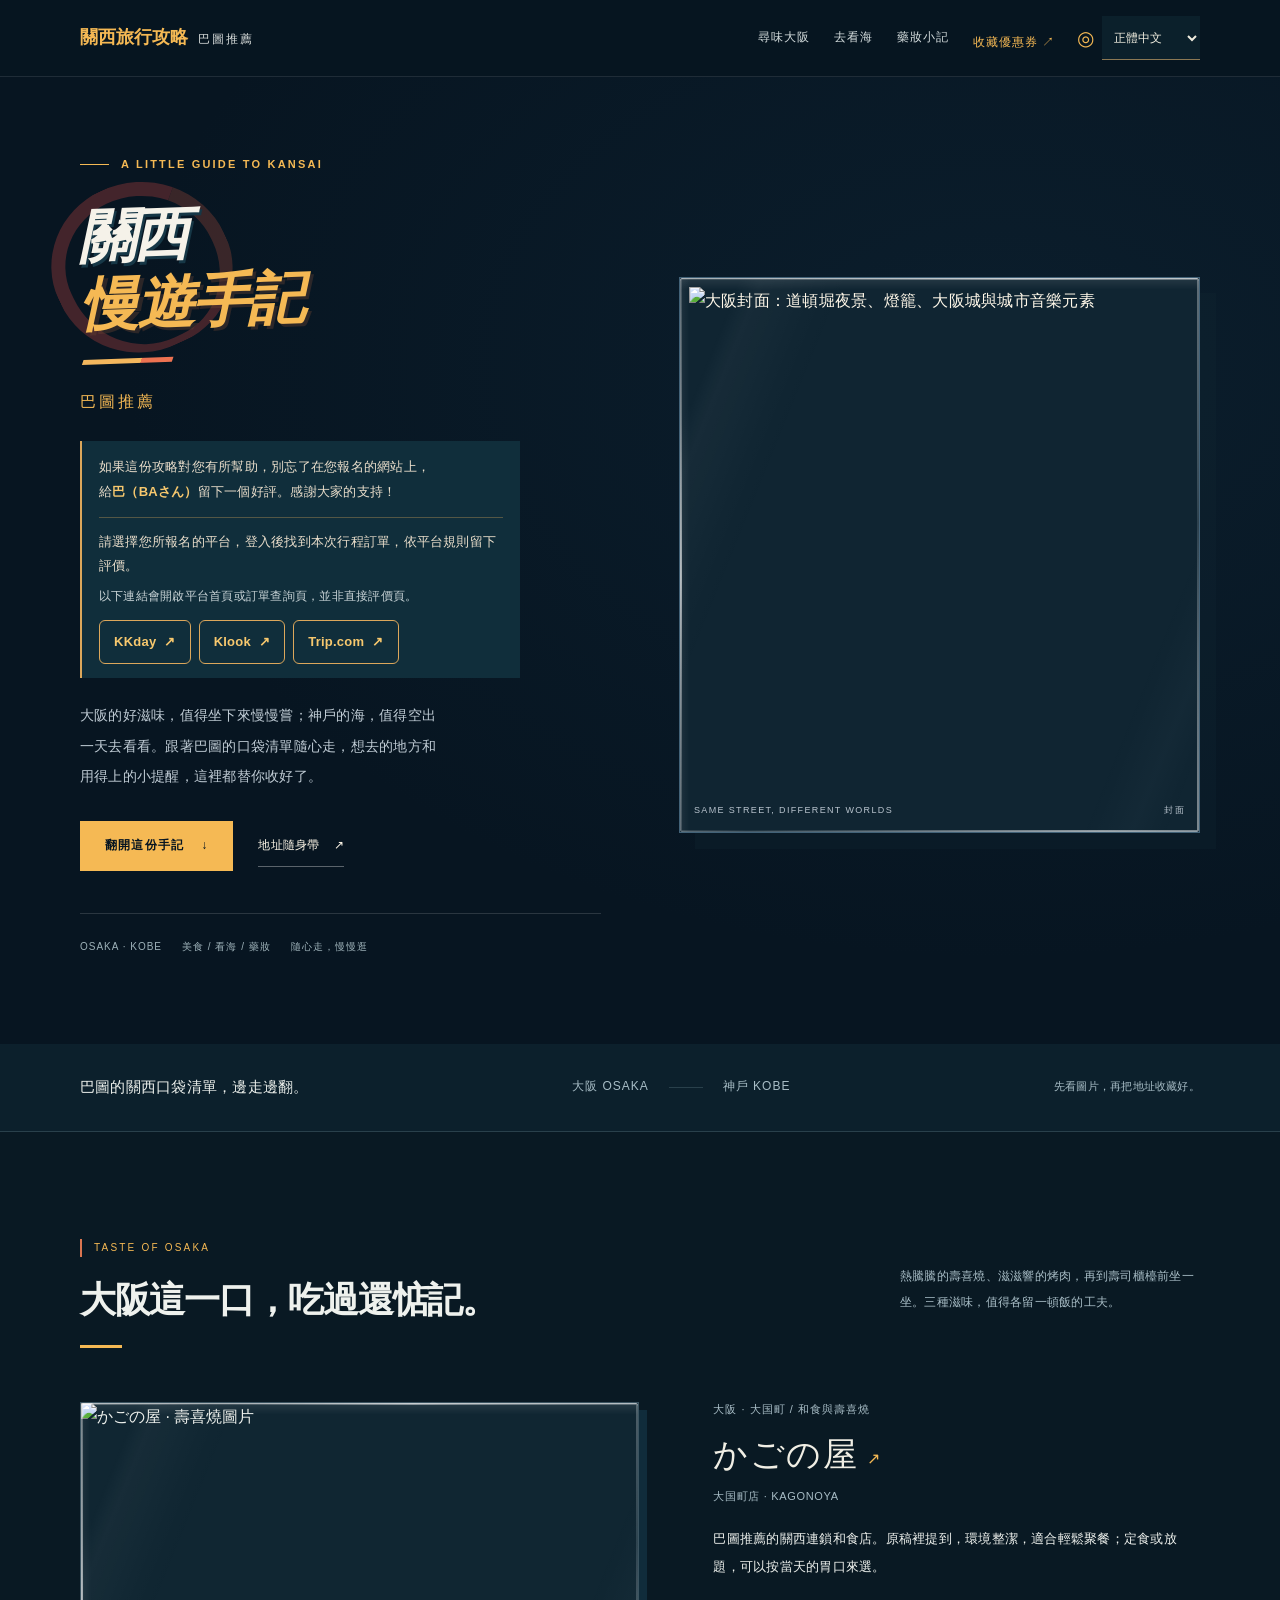
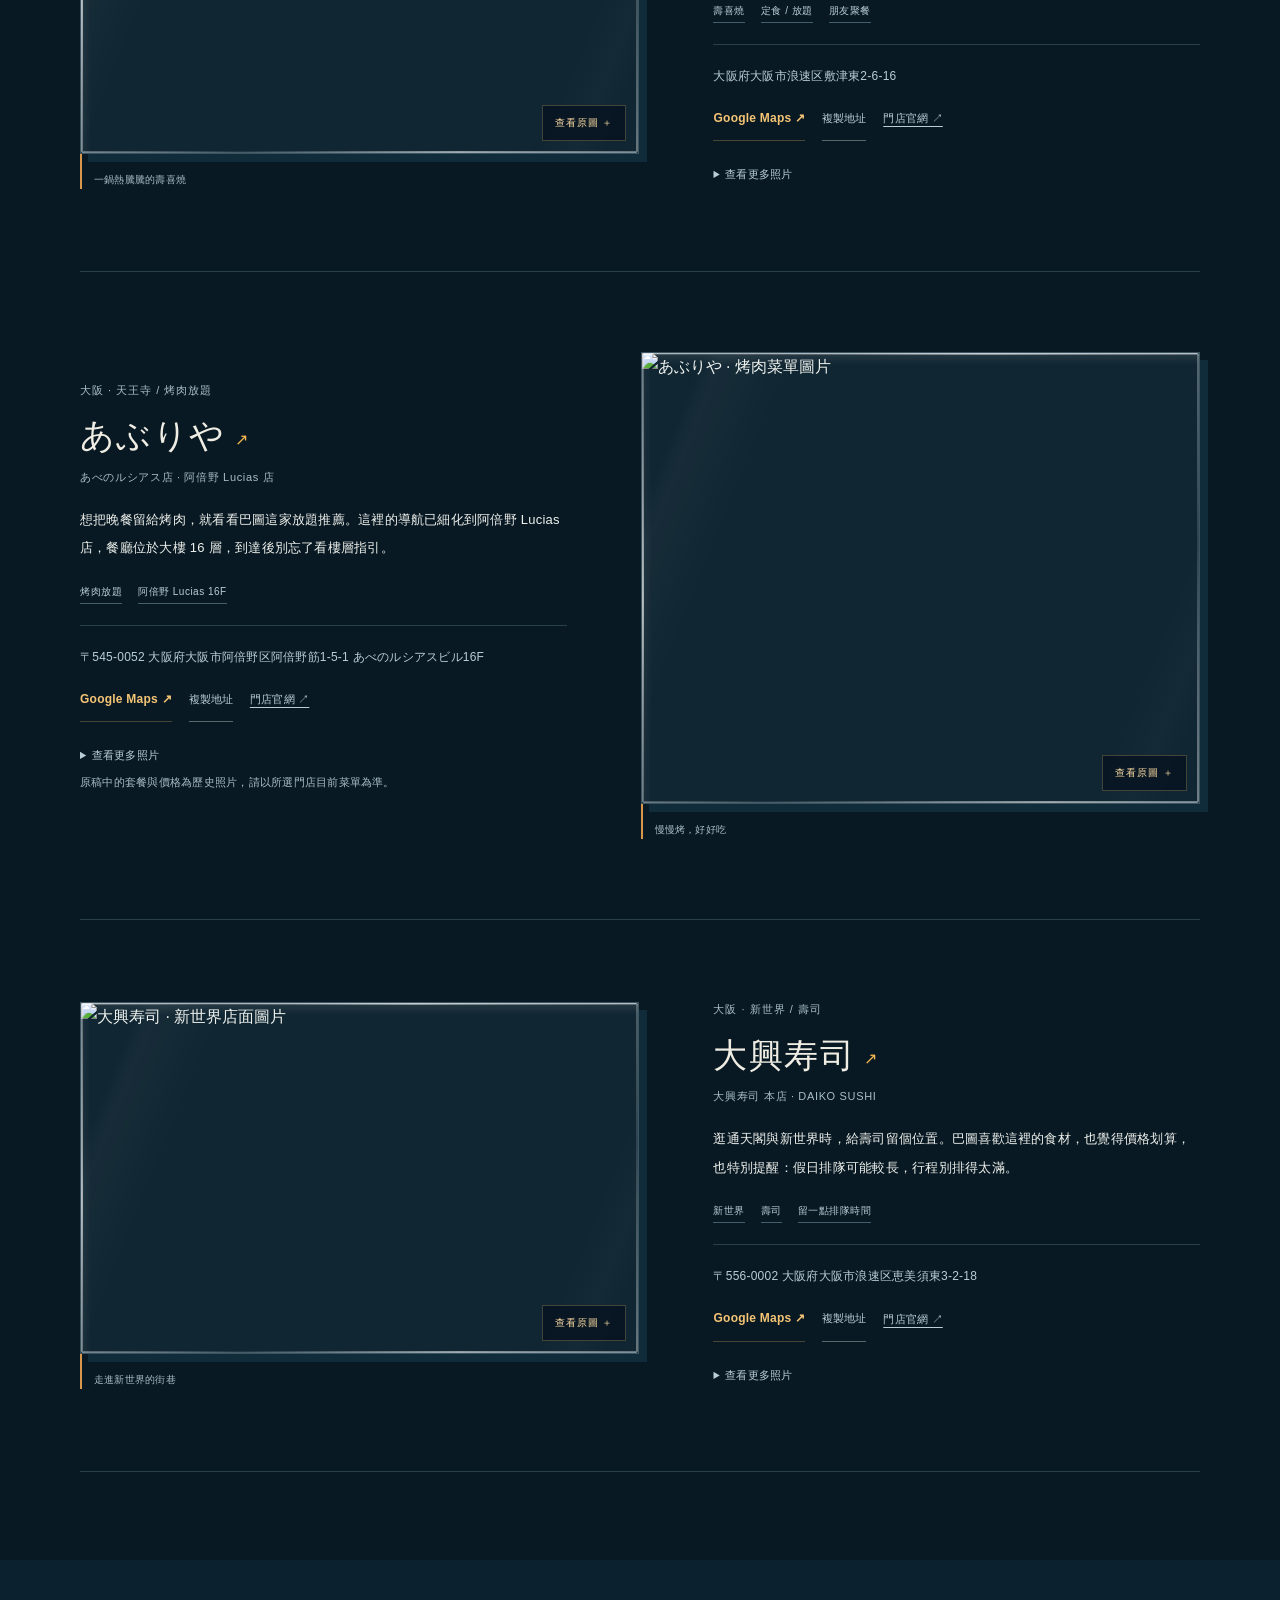
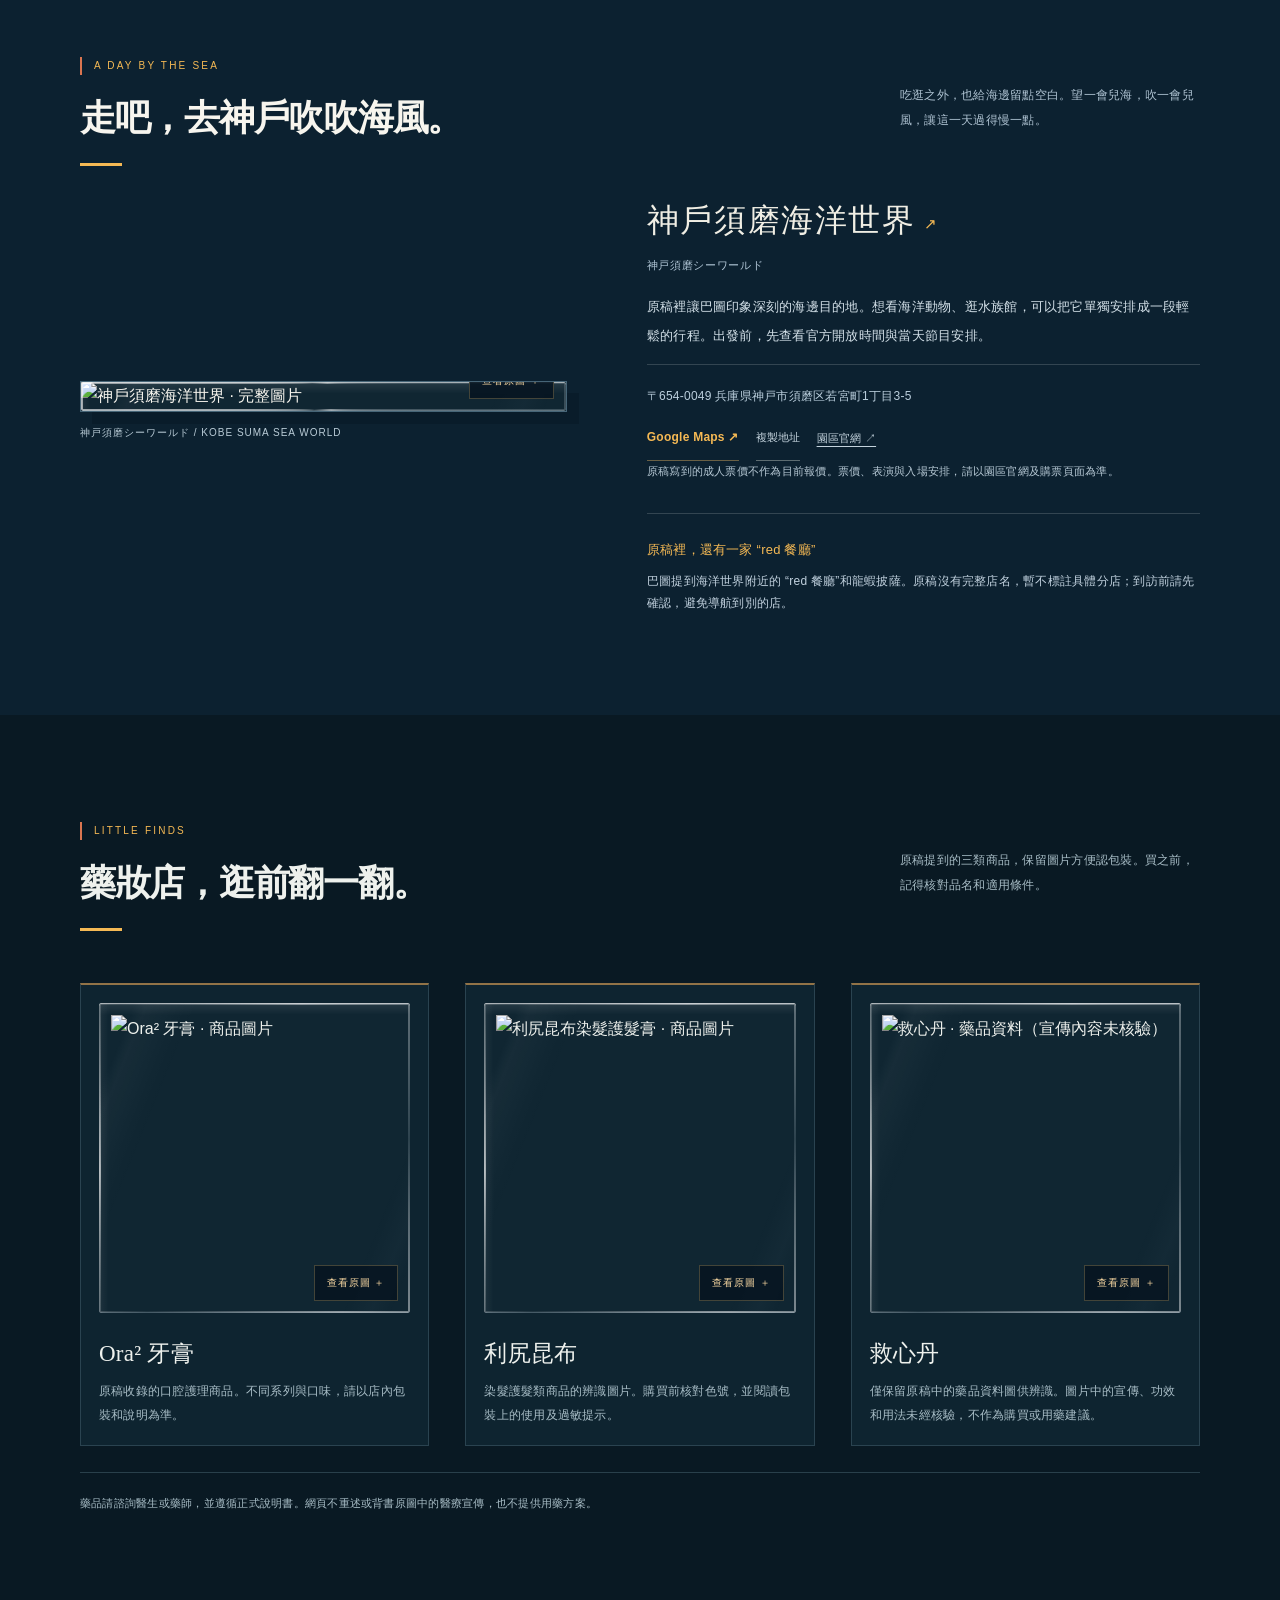
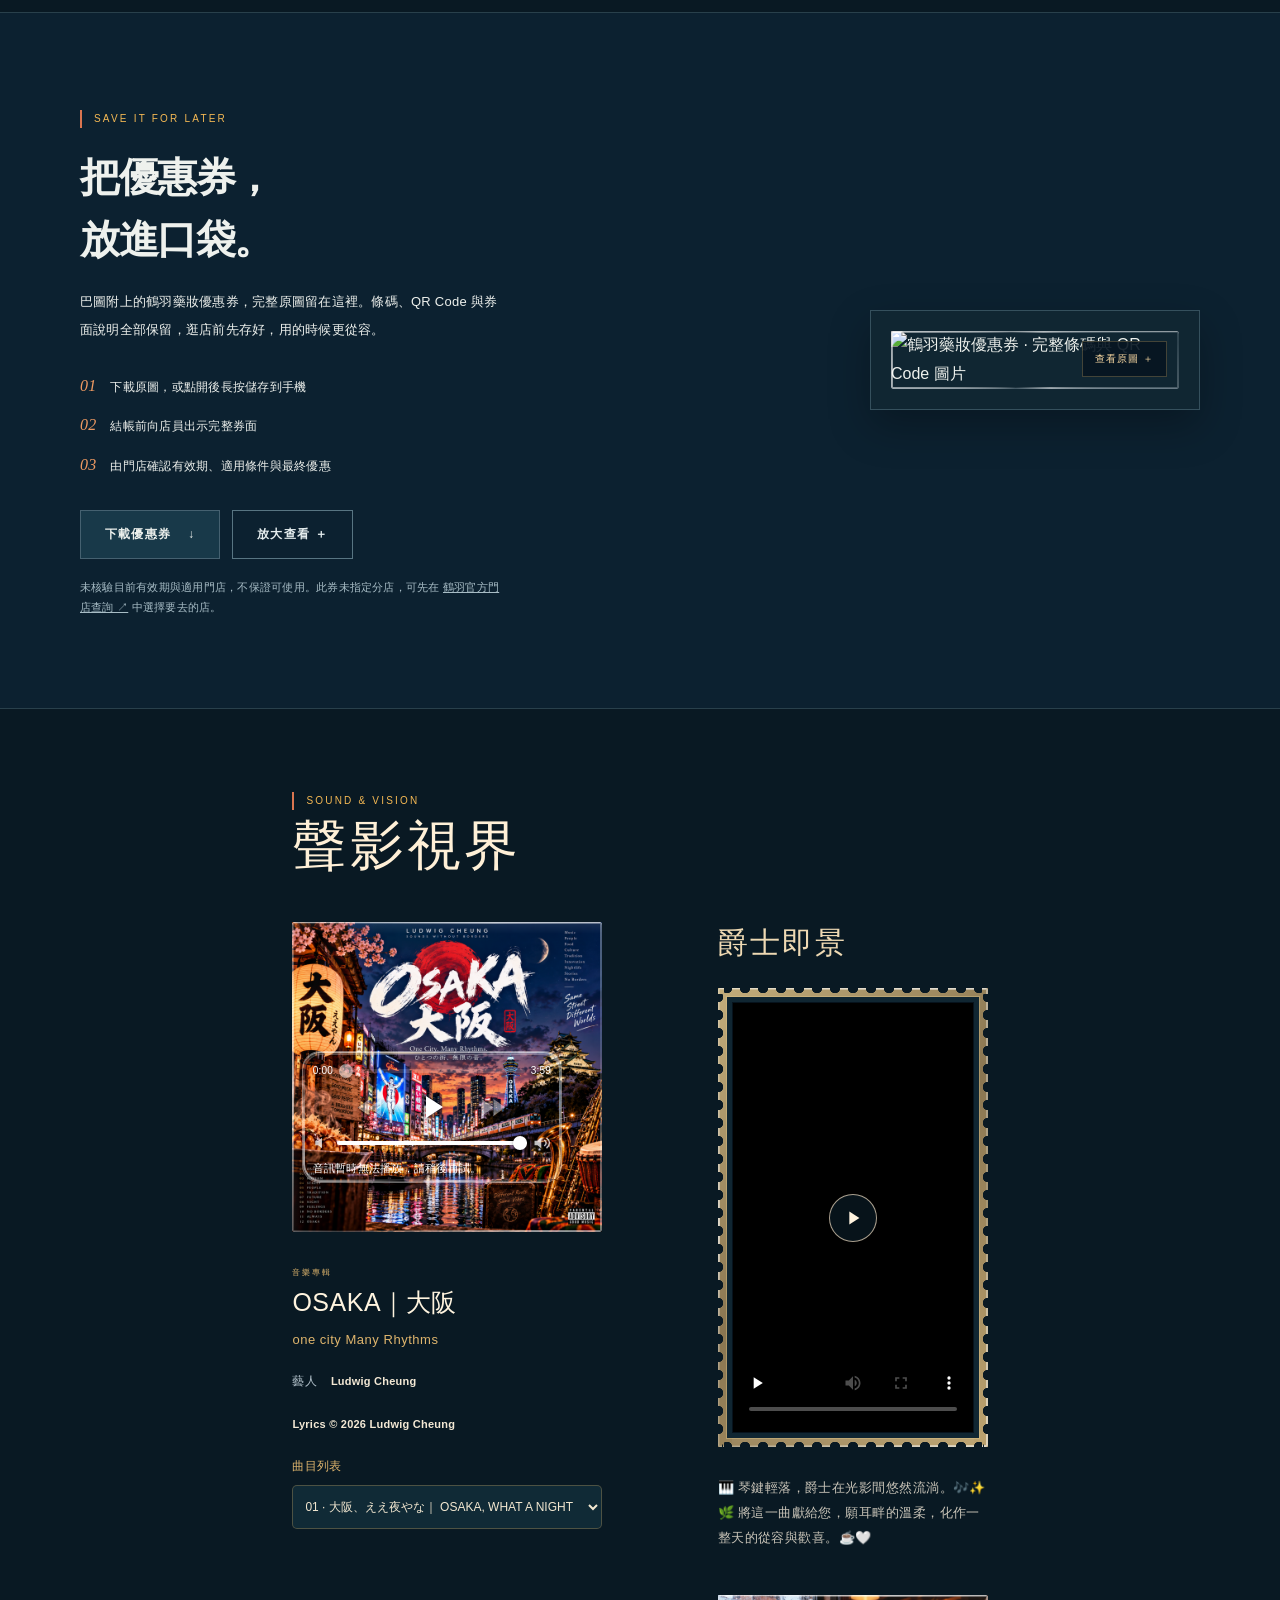
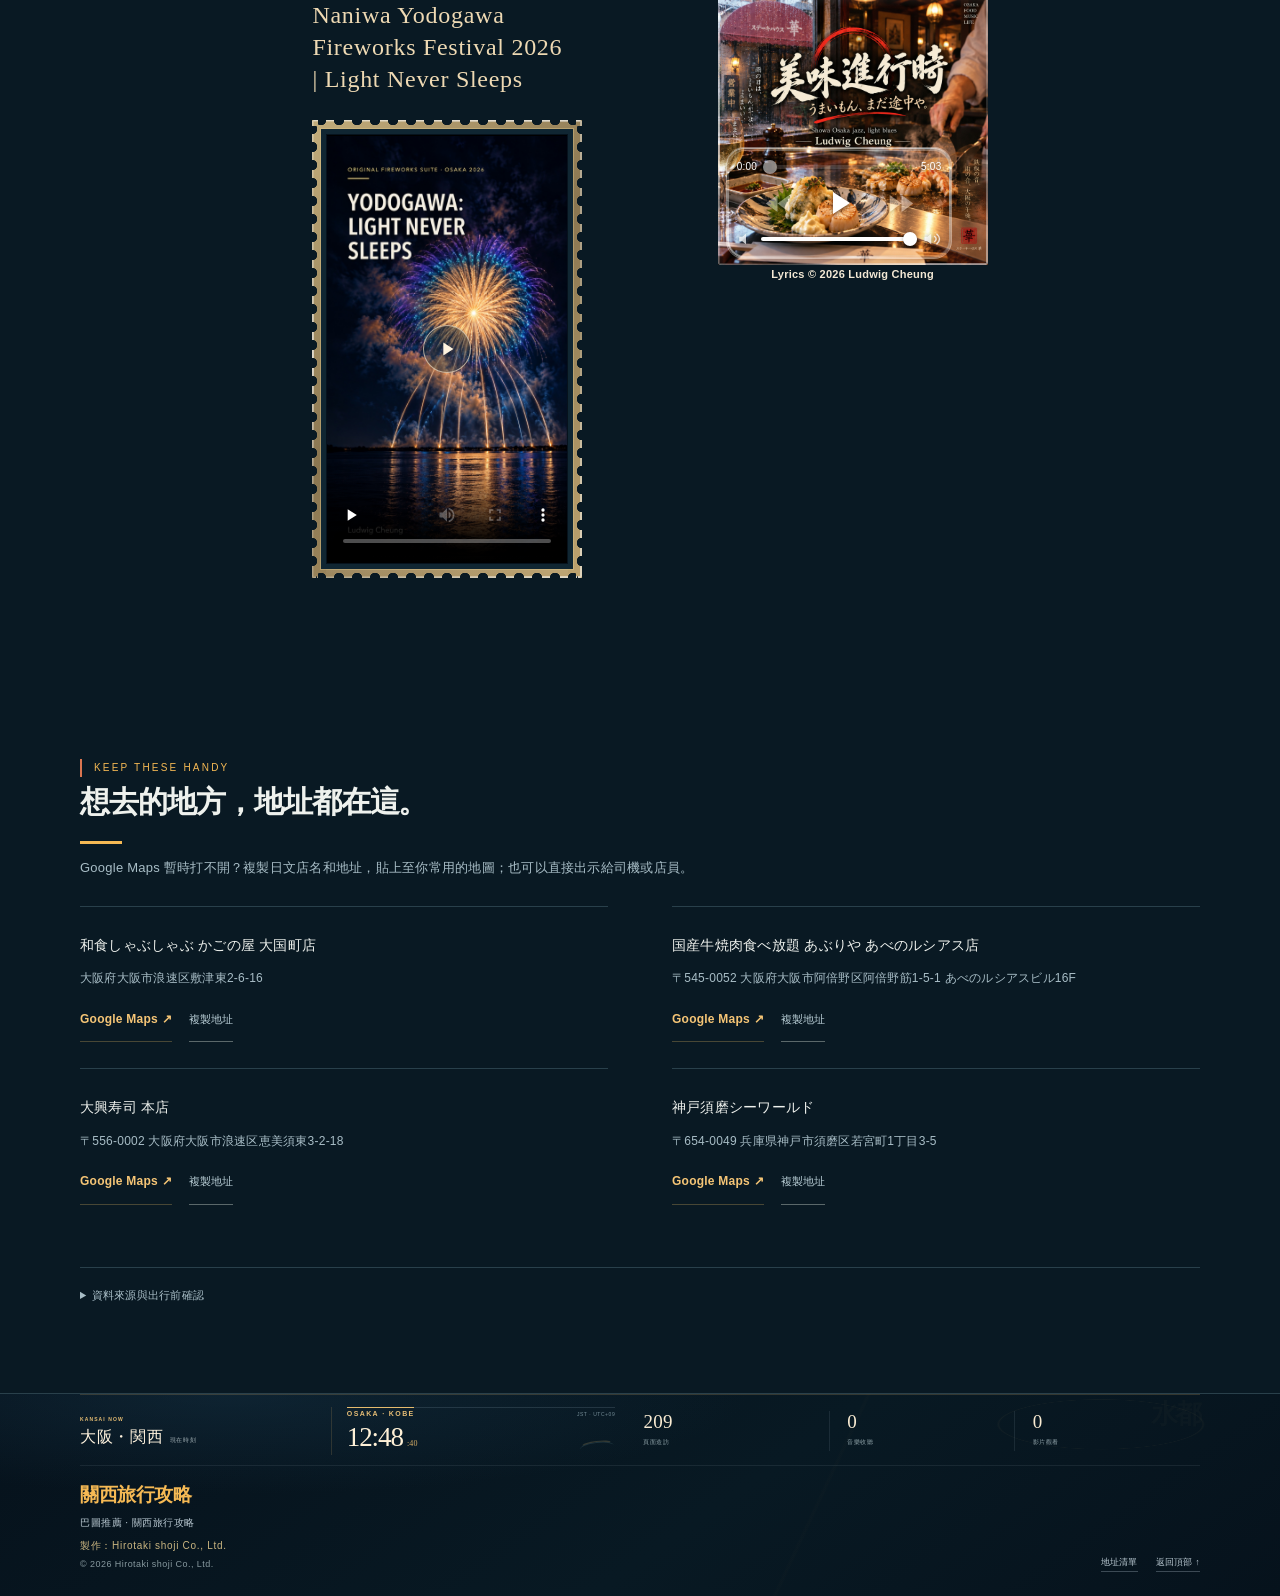
==== commit 28cd0f17: "Add click-gated New Year soundscape" ====
--- a/index.html
+++ b/index.html
@@ -1,5 +1,5 @@
 <!doctype html>
-<html lang="zh-Hant"><head><meta charset="utf-8"><meta name="viewport" content="width=device-width,initial-scale=1,viewport-fit=cover"><meta name="theme-color" content="#071c32"><meta name="description" content="關西旅行攻略，巴圖推薦。從大阪壽喜燒、烤肉與壽司，到神戶須磨海洋世界，附門店地址、地圖和原版鶴羽優惠券。"><meta name="referrer" content="strict-origin-when-cross-origin"><link rel="icon" href="data:,"><title>關西旅行攻略｜巴圖推薦</title><link rel="stylesheet" href="style.css?v=20261022-kansai-observatory-1"><link rel="stylesheet" href="seasonal-confirmed.css?v=20261022-1"><link rel="stylesheet" href="christmas-confirmed.css?v=20261022-1"><link rel="stylesheet" href="newyear-review.css?v=20261023-1"><script src="i18n.js?v=20261013-kansai-24" defer></script><script src="app.js?v=20261010-kansai-14" defer></script></head>
+<html lang="zh-Hant"><head><meta charset="utf-8"><meta name="viewport" content="width=device-width,initial-scale=1,viewport-fit=cover"><meta name="theme-color" content="#071c32"><meta name="description" content="關西旅行攻略，巴圖推薦。從大阪壽喜燒、烤肉與壽司，到神戶須磨海洋世界，附門店地址、地圖和原版鶴羽優惠券。"><meta name="referrer" content="strict-origin-when-cross-origin"><link rel="icon" href="data:,"><title>關西旅行攻略｜巴圖推薦</title><link rel="stylesheet" href="style.css?v=20261022-kansai-observatory-1"><link rel="stylesheet" href="seasonal-confirmed.css?v=20261022-1"><link rel="stylesheet" href="christmas-confirmed.css?v=20261022-1"><link rel="stylesheet" href="newyear-review.css?v=20261023-2"><script src="i18n.js?v=20261013-kansai-24" defer></script><script src="app.js?v=20261010-kansai-14" defer></script></head>
 <body><a class="skip" href="#main">跳到正文</a>
 <header class="site-nav"><div class="wrap nav-inner"><a class="brand" href="#top" aria-label="關西旅行攻略首頁"><strong>關西旅行攻略</strong><span>巴圖推薦</span></a><div class="language-switch"><label for="language-select" aria-label="Language"><span aria-hidden="true">◎</span></label><select id="language-select" aria-label="Language"><option value="zh">正體中文</option><option value="en">English</option><option value="ja">日本語</option><option value="ko">한국어</option><option value="es">Español</option><option value="de">Deutsch</option><option value="fr">Français</option><option value="it">Italiano</option><option value="ar">العربية</option><option value="th">ไทย</option></select></div><nav class="nav-links" aria-label="攻略導航"><a href="#food">尋味大阪</a><a href="#sea">去看海</a><a href="#shopping">藥妝小記</a><a class="coupon-nav" href="#coupon">收藏優惠券 ↗</a></nav></div></header>
 <main id="main"><section id="top" class="hero" aria-labelledby="page-title"><div class="wrap hero-inner"><div class="hero-copy"><div class="eyebrow">A LITTLE GUIDE TO KANSAI</div><h1 id="page-title">關西<span>慢遊手記</span></h1><div class="hero-subtitle">巴圖推薦</div><div class="guide-thanks"><p><span>如果這份攻略對您有所幫助，別忘了在您報名的網站上，給</span><strong><bdi>巴（BAさん）</bdi></strong><span>留下一個好評。感謝大家的支持！</span></p><div class="review-platforms"><p>請選擇您所報名的平台，登入後找到本次行程訂單，依平台規則留下評價。</p><p class="review-platform-note">以下連結會開啟平台首頁或訂單查詢頁，並非直接評價頁。</p><div class="review-platform-links"><a href="https://www.kkday.com/zh-tw" target="_blank" rel="noopener noreferrer"><bdi>KKday</bdi> <span aria-hidden="true">↗</span></a><a href="https://www.klook.com/zh-TW/" target="_blank" rel="noopener noreferrer"><bdi>Klook</bdi> <span aria-hidden="true">↗</span></a><a href="https://tw.trip.com/passport/ordersearch/?curr=TWD&amp;locale=zh-TW" target="_blank" rel="noopener noreferrer"><bdi>Trip.com</bdi> <span aria-hidden="true">↗</span></a></div></div></div><p>大阪的好滋味，值得坐下來慢慢嘗；神戶的海，值得空出一天去看看。跟著巴圖的口袋清單隨心走，想去的地方和用得上的小提醒，這裡都替你收好了。</p><div class="hero-actions"><a class="button gold" href="#food">翻開這份手記 <span aria-hidden="true">↓</span></a><a class="text-link" href="#addresses">地址隨身帶 <span aria-hidden="true">↗</span></a></div><div class="hero-notes"><span>OSAKA · KOBE</span><span>美食 / 看海 / 藥妝</span><span>隨心走，慢慢逛</span></div></div><figure class="hero-art"><img src="assets/header-original.png?v=20261010-unbranded" width="1254" height="1254" alt="大阪封面：道頓堀夜景、燈籠、大阪城與城市音樂元素" fetchpriority="high"><figcaption><span>SAME STREET, DIFFERENT WORLDS</span><span>封面</span></figcaption></figure></div></section>
@@ -18,4 +18,4 @@
 <footer class="site-footer"><div class="wrap"><section class="kansai-observatory" id="kansai-observatory" aria-labelledby="kansai-now-title"><div class="kansai-observatory-intro"><span class="kansai-observatory-kicker">KANSAI NOW</span><h2 id="kansai-now-title"><b lang="ja">大阪・関西</b><span lang="ja">現在時刻</span></h2><p data-metric-copy="intro">從淀川水面到大阪燈火，記下此刻的城市節奏。</p></div><div class="kansai-clock"><div class="kansai-clock-place"><span>OSAKA · KOBE</span><small>JST · UTC+09</small></div><time id="osaka-time" class="kansai-clock-time"><span id="osaka-time-hour-minute">--:--</span><span id="osaka-time-seconds">:--</span></time><div class="kansai-clock-meta"><span id="osaka-date">—</span><span lang="ja">水都・浪速</span></div></div><div class="kansai-metrics" role="group" aria-labelledby="kansai-now-title"><div class="kansai-metrics-grid"><article class="kansai-metric"><span class="kansai-metric-index">01</span><strong id="kansai-visits" class="kansai-metric-value">208</strong><span data-metric-copy="visits">頁面造訪</span></article><article class="kansai-metric"><span class="kansai-metric-index">02</span><strong id="kansai-music-plays" class="kansai-metric-value">0</strong><span data-metric-copy="music">音樂收聽</span></article><article class="kansai-metric"><span class="kansai-metric-index">03</span><strong id="kansai-video-views" class="kansai-metric-value">0</strong><span data-metric-copy="video">影片觀看</span></article></div><div class="kansai-metrics-foot"><span class="kansai-metrics-status"><i aria-hidden="true"></i><span id="kansai-counter-status" data-metric-copy="loading">正在讀取</span></span><span class="kansai-metrics-scope" id="kansai-counter-scope">SITE · GLOBAL</span></div></div></section><div class="footer-inner"><div><div class="footer-title">關西旅行攻略</div><p>巴圖推薦 · 關西旅行攻略</p><p class="production-credit">製作：Hirotaki shoji Co., Ltd.</p><p class="copyright">© 2026 Hirotaki shoji Co., Ltd.</p></div><div class="footer-links"><a href="#addresses">地址清單</a><a href="#top">返回頂部 ↑</a></div></div></div></footer>
 <div class="mobile-bar" aria-label="常用操作"><a href="#addresses">查看地址</a><a href="assets/original-35.jpeg" download="鹤羽优惠券_原图.jpeg">下載優惠券 ↓</a></div><div class="toast" id="toast" role="status" aria-live="polite"></div>
 <dialog id="image-dialog" class="image-dialog" aria-labelledby="dialog-title"><div class="dialog-top"><h2 id="dialog-title">原圖</h2><button id="dialog-close" class="dialog-close" aria-label="關閉原圖">關閉 ×</button></div><div class="dialog-content"><img id="dialog-image" alt="原圖"></div><div class="dialog-bottom"><span>手機可長按原圖儲存。原圖中的價格、宣傳與優惠條件請向商家確認。</span><a id="dialog-download" href="assets/original-35.jpeg" download>下載原圖 ↓</a></div></dialog>
-<script src="video-player.js?v=20261020-2" defer></script><script src="track-player.js?v=20261012-kansai-22-final" defer></script><script src="glass-interaction.js?v=20261012-kansai-22" defer></script><script src="audio-player.js?v=20261013-kansai-24-final" defer></script><script src="site-metrics-backend.js?v=20261023-global-metrics-2" defer></script><script src="site-metrics.js?v=20261023-global-metrics-2" defer></script><script src="seasonal-effects.js?v=20261023-newyear-review-1" defer></script><script src="newyear-fireworks.js?v=20261023-3" defer></script><script src="seasonal-audio.js?v=20261023-global-metrics-1" defer></script><script src="newyear-audio.js?v=20261023-1" defer></script></body></html>
+<script src="video-player.js?v=20261020-2" defer></script><script src="track-player.js?v=20261012-kansai-22-final" defer></script><script src="glass-interaction.js?v=20261012-kansai-22" defer></script><script src="audio-player.js?v=20261013-kansai-24-final" defer></script><script src="site-metrics-backend.js?v=20261023-global-metrics-2" defer></script><script src="site-metrics.js?v=20261023-global-metrics-2" defer></script><script src="seasonal-effects.js?v=20261023-newyear-review-1" defer></script><script src="newyear-fireworks.js?v=20261023-3" defer></script><script src="seasonal-audio.js?v=20261023-global-metrics-1" defer></script><script src="newyear-audio.js?v=20261023-2" defer></script></body></html>
--- a/newyear-review.css
+++ b/newyear-review.css
@@ -6,6 +6,9 @@
 .seasonal-theme-newyear *::after,
 .seasonal-caption-newyear,
 .seasonal-caption-newyear *{pointer-events:none!important;user-select:none}
+
+/* The scene itself is click-through; only the explicit sound control accepts input. */
+.newyear-sound-toggle{z-index:120!important;pointer-events:auto!important;touch-action:manipulation;cursor:pointer}
 
 .seasonal-theme-newyear{background:radial-gradient(circle at 50% 15%,#17365618,transparent 40%),linear-gradient(180deg,#03152414 0,transparent 46%,#611b1917 100%)}
 .seasonal-theme-newyear .seasonal-image{image-rendering:auto}
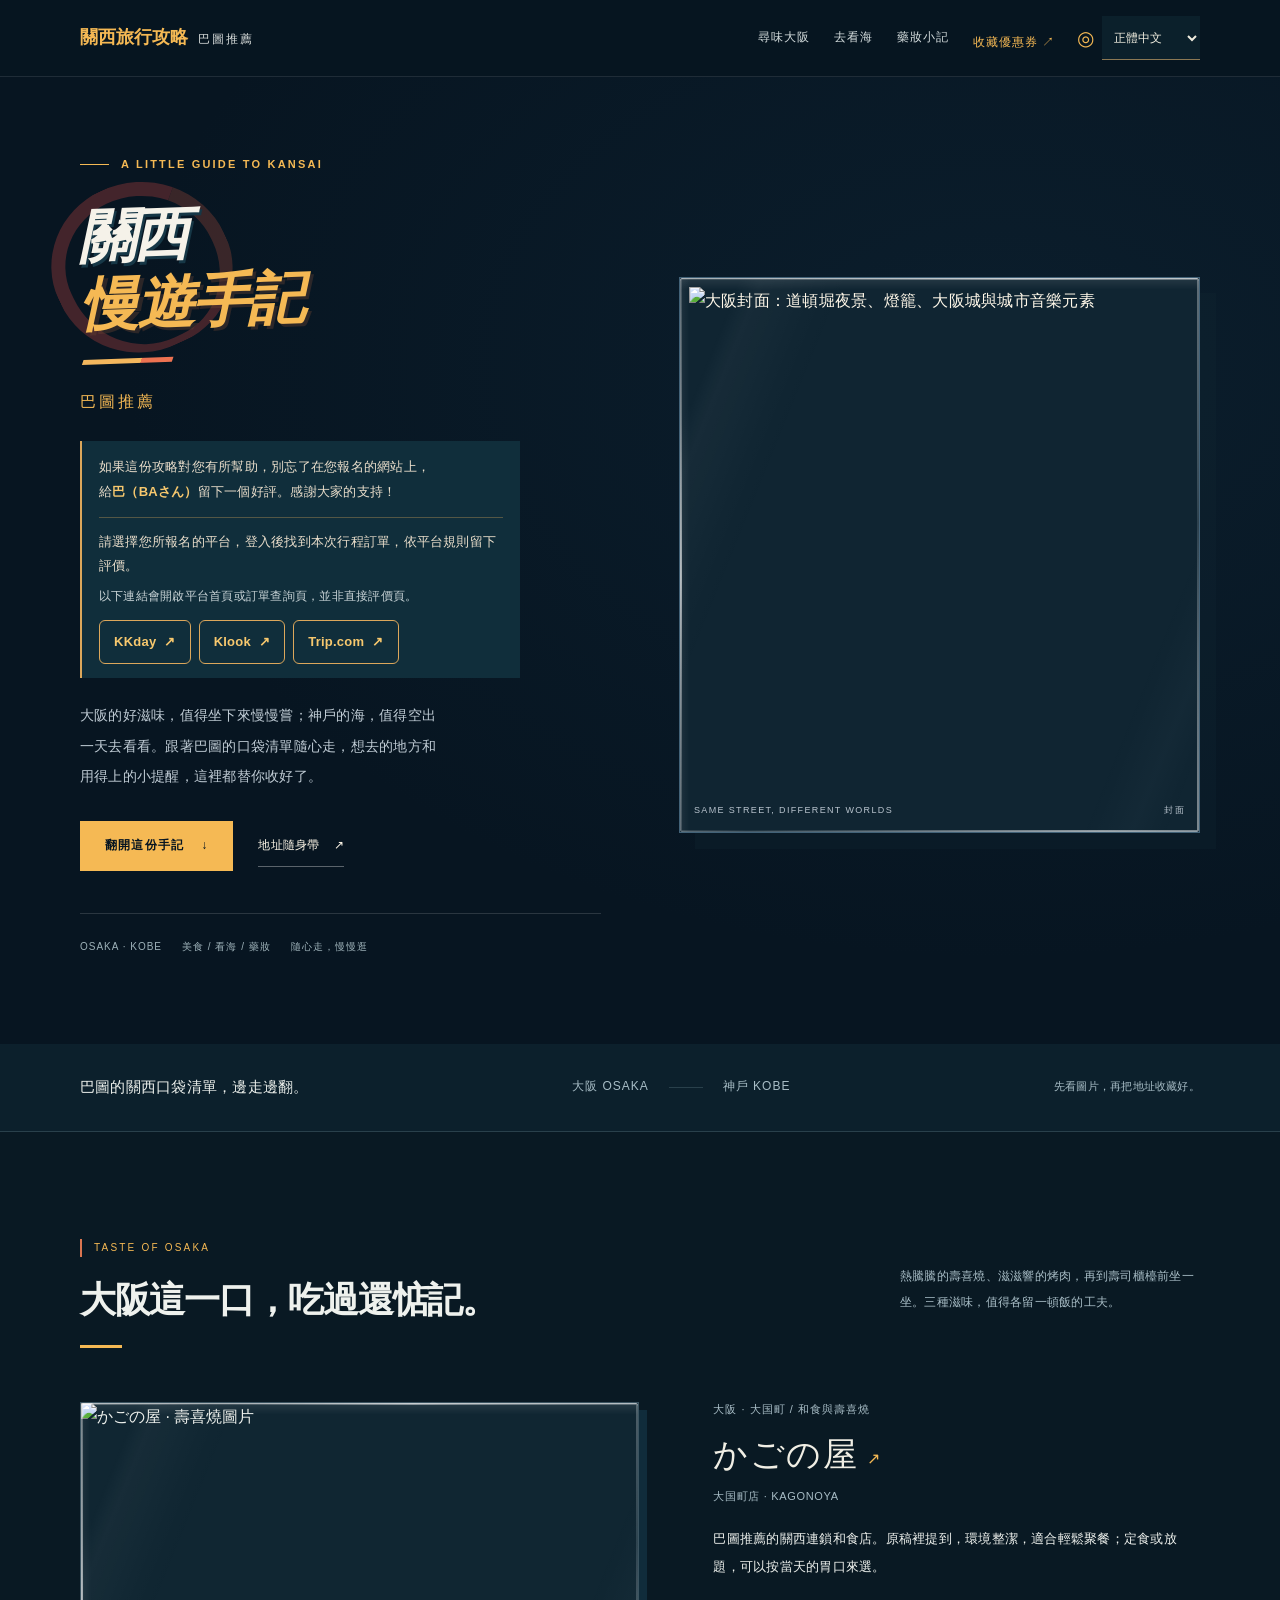
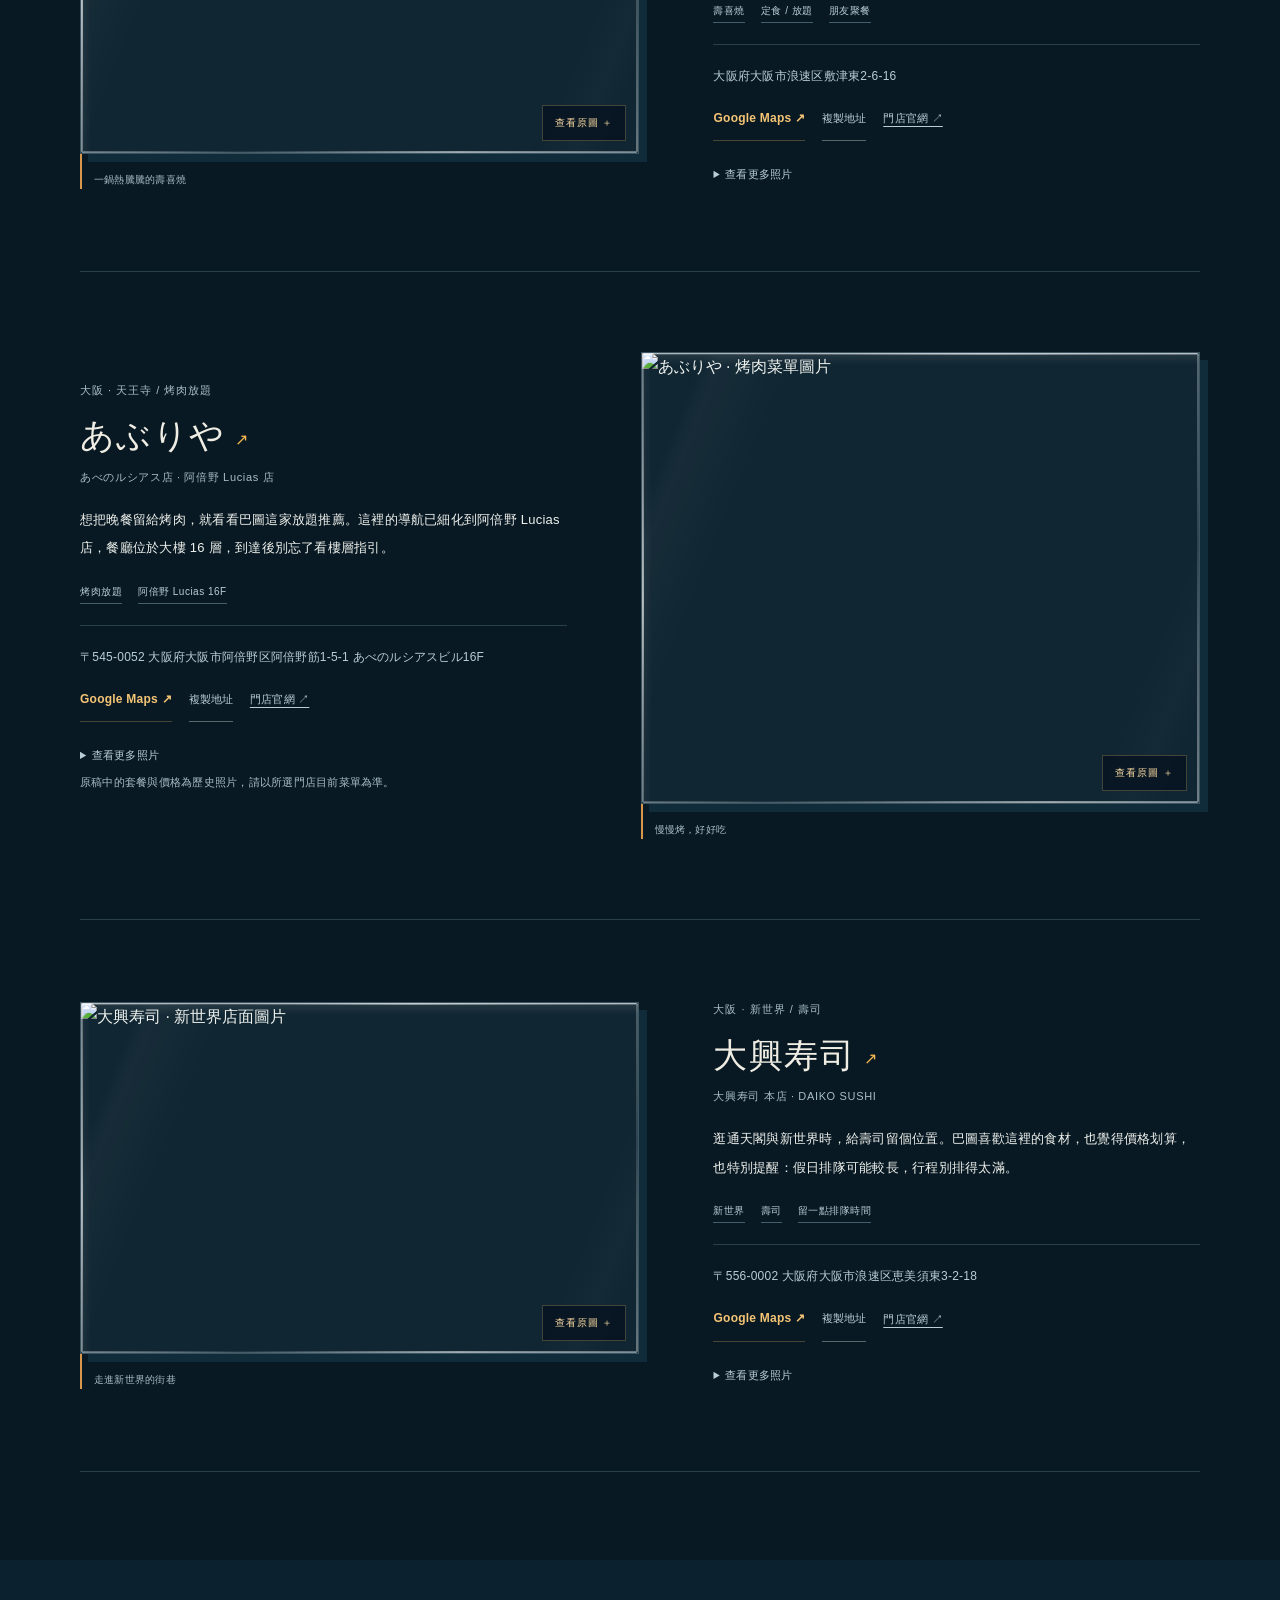
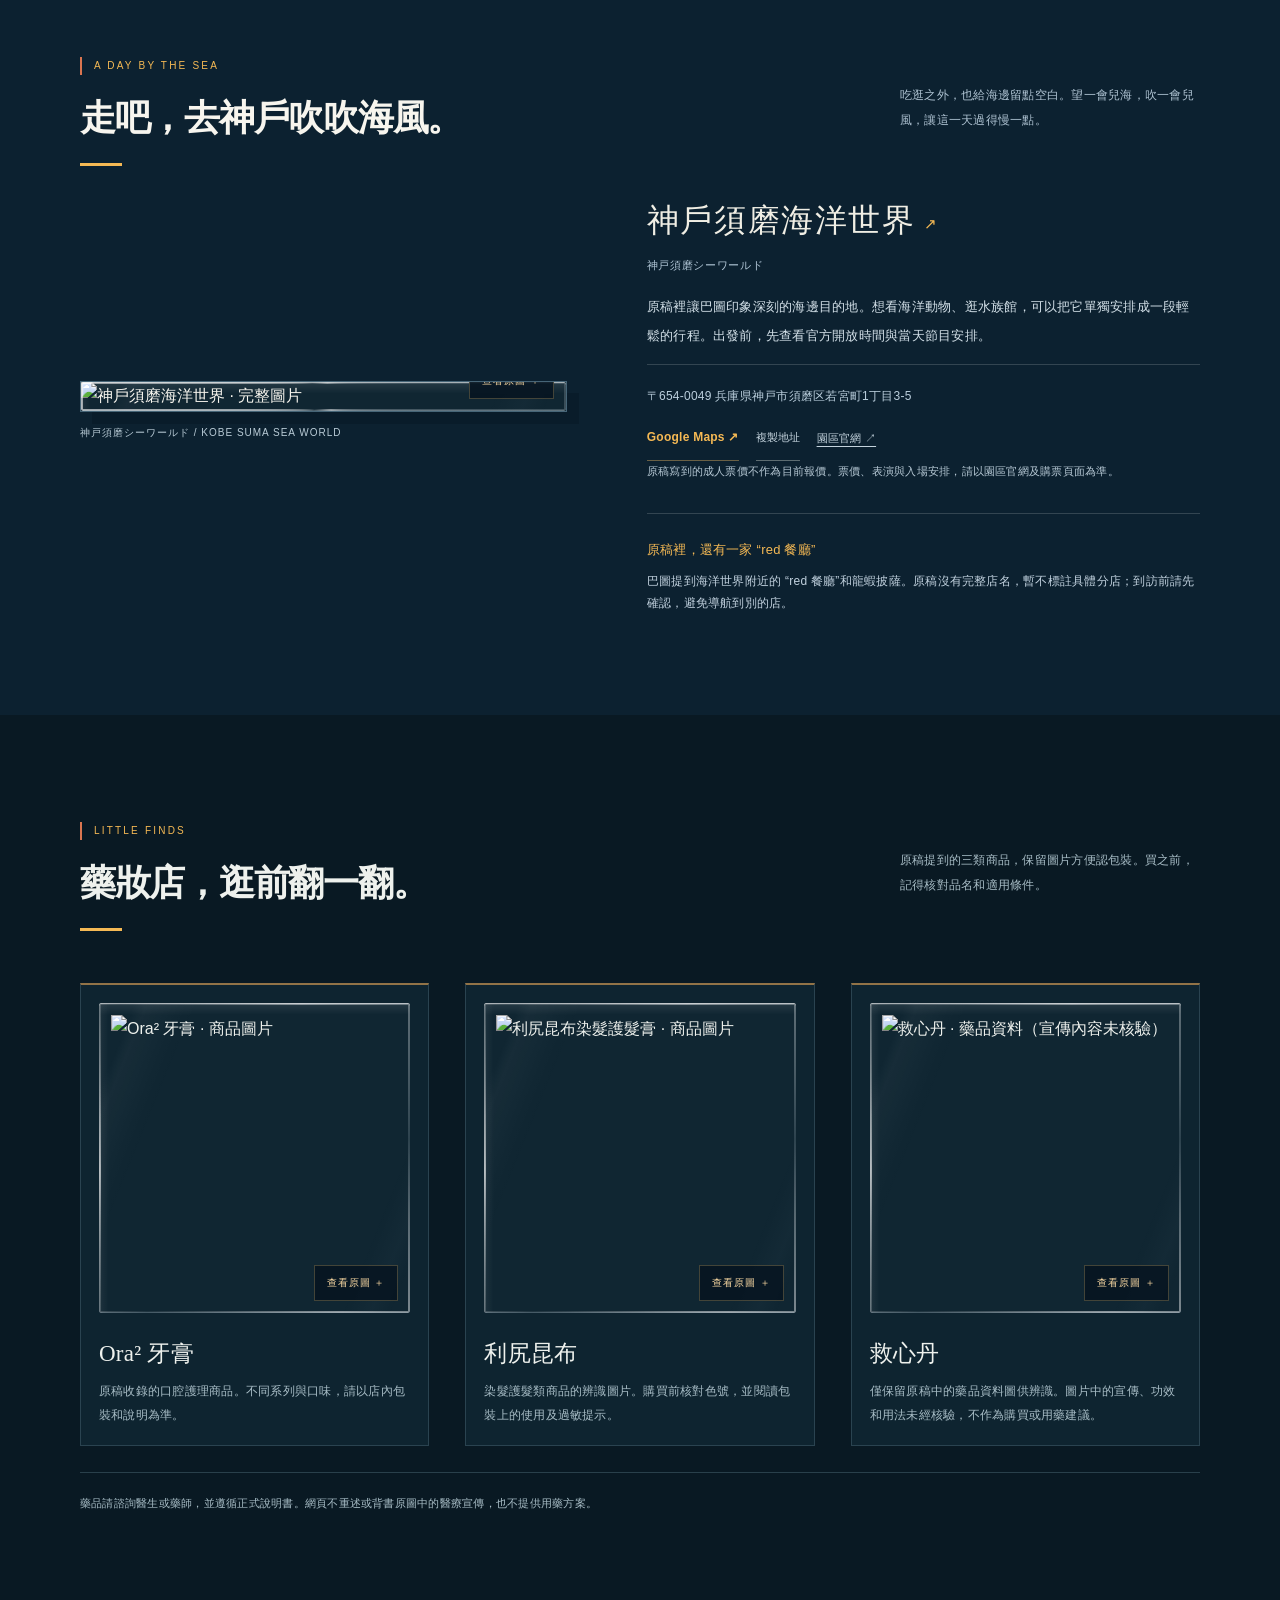
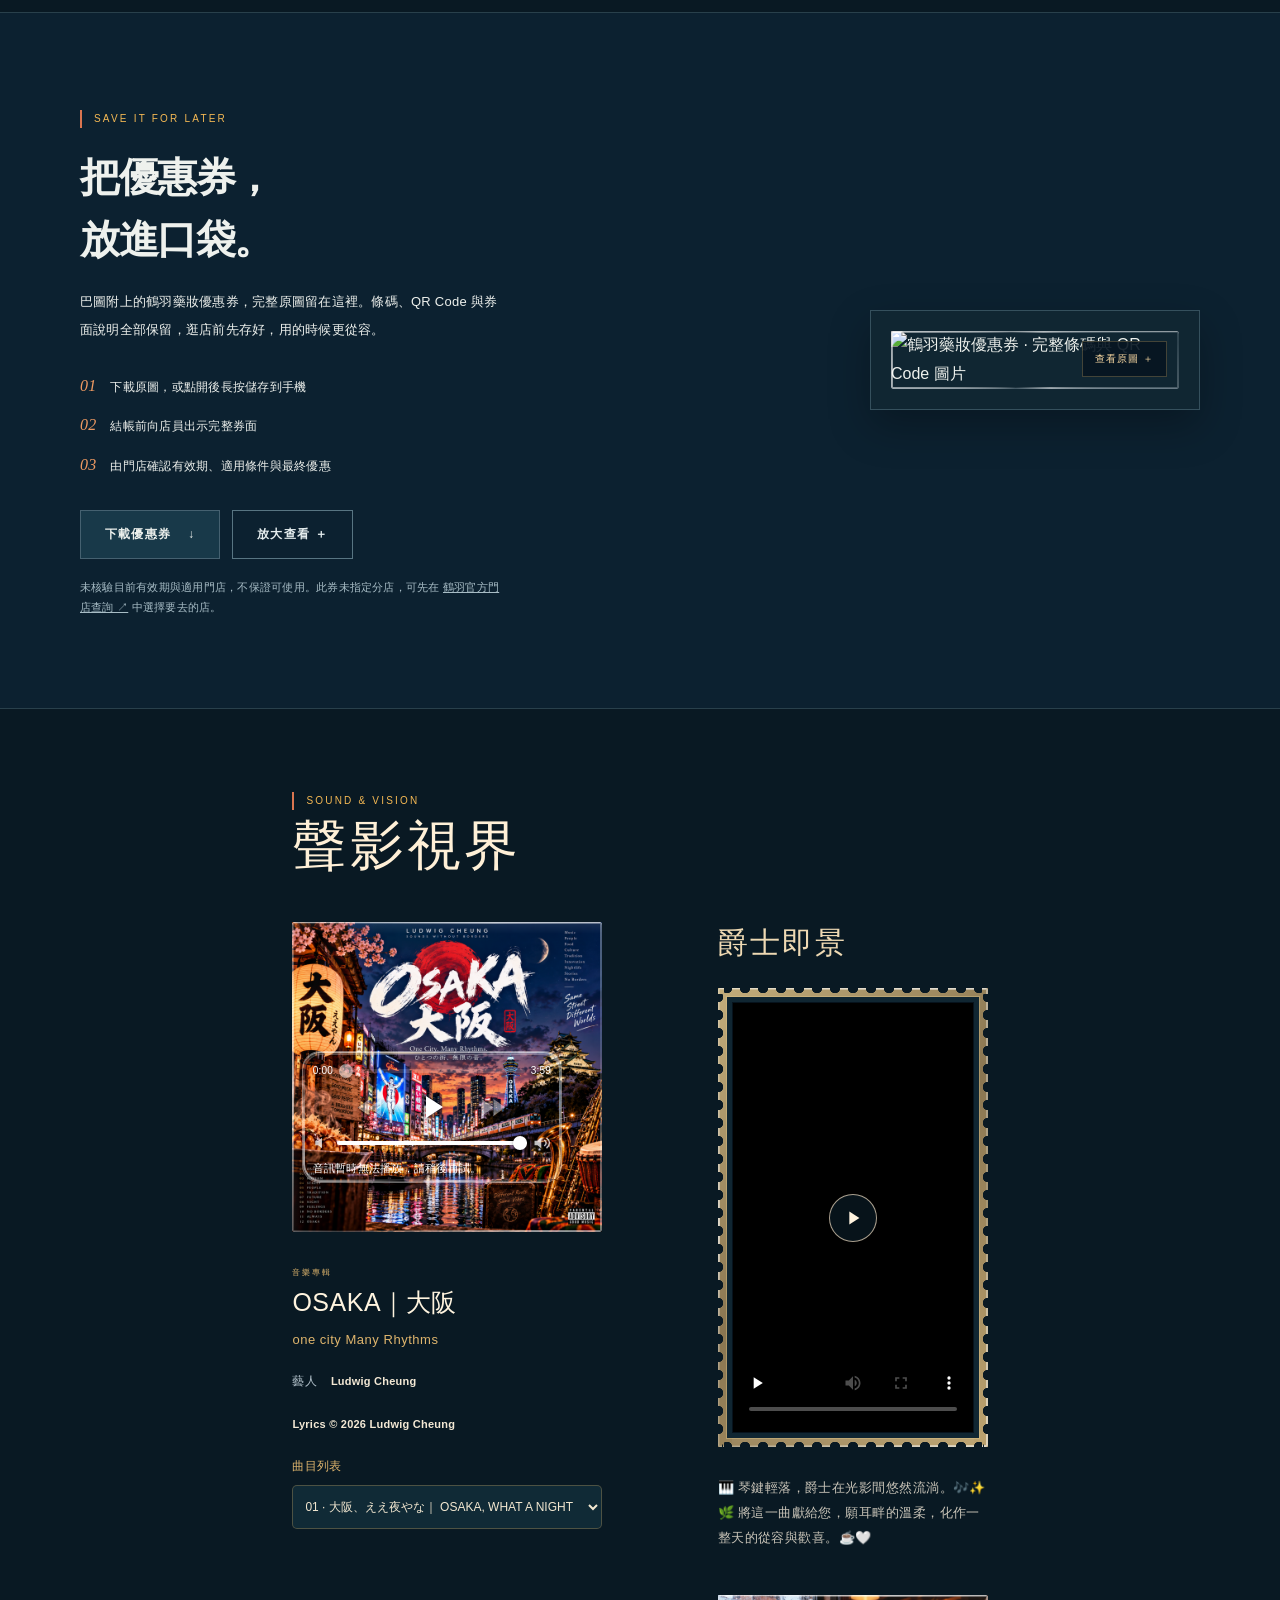
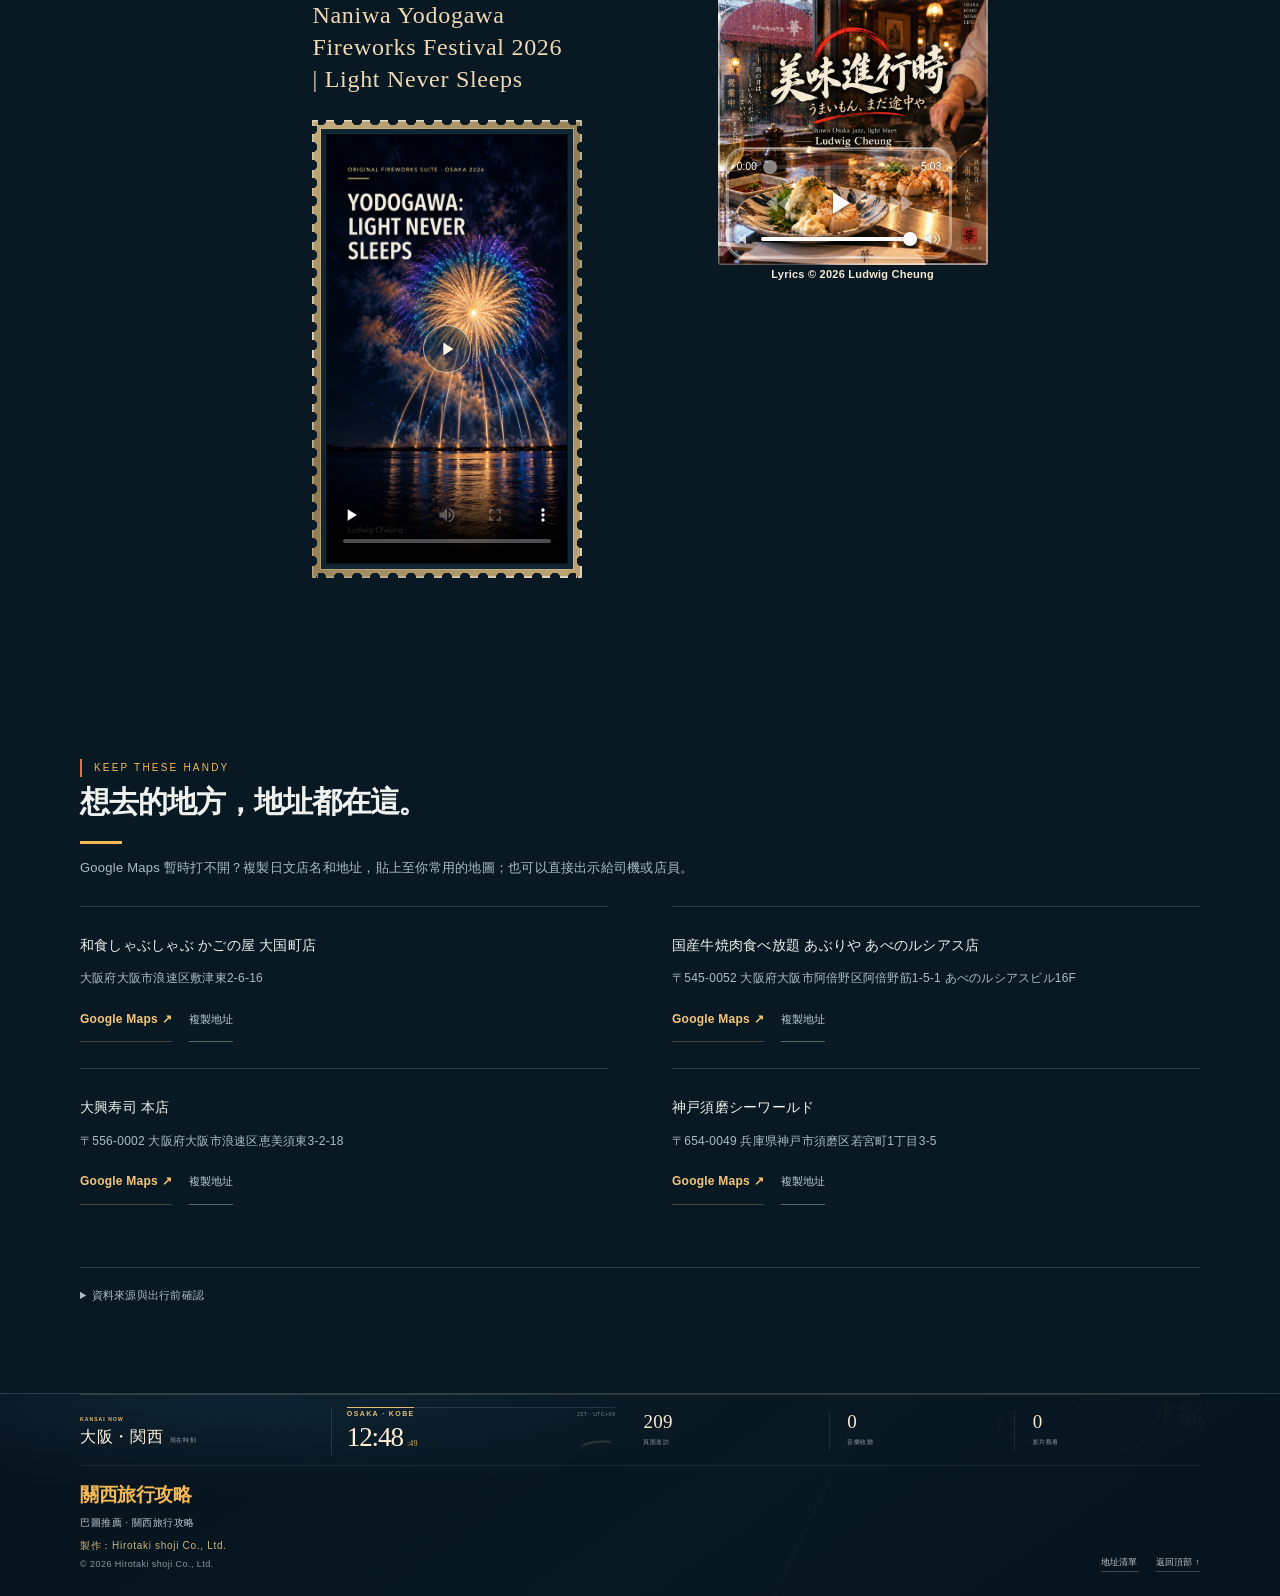
==== commit 74e102d6: "Polish and optimize Japanese New Year effects" ====
--- a/index.html
+++ b/index.html
@@ -1,5 +1,5 @@
 <!doctype html>
-<html lang="zh-Hant"><head><meta charset="utf-8"><meta name="viewport" content="width=device-width,initial-scale=1,viewport-fit=cover"><meta name="theme-color" content="#071c32"><meta name="description" content="關西旅行攻略，巴圖推薦。從大阪壽喜燒、烤肉與壽司，到神戶須磨海洋世界，附門店地址、地圖和原版鶴羽優惠券。"><meta name="referrer" content="strict-origin-when-cross-origin"><link rel="icon" href="data:,"><title>關西旅行攻略｜巴圖推薦</title><link rel="stylesheet" href="style.css?v=20261022-kansai-observatory-1"><link rel="stylesheet" href="seasonal-confirmed.css?v=20261022-1"><link rel="stylesheet" href="christmas-confirmed.css?v=20261022-1"><link rel="stylesheet" href="newyear-review.css?v=20261023-2"><script src="i18n.js?v=20261013-kansai-24" defer></script><script src="app.js?v=20261010-kansai-14" defer></script></head>
+<html lang="zh-Hant"><head><meta charset="utf-8"><meta name="viewport" content="width=device-width,initial-scale=1,viewport-fit=cover"><meta name="theme-color" content="#071c32"><meta name="description" content="關西旅行攻略，巴圖推薦。從大阪壽喜燒、烤肉與壽司，到神戶須磨海洋世界，附門店地址、地圖和原版鶴羽優惠券。"><meta name="referrer" content="strict-origin-when-cross-origin"><link rel="icon" href="data:,"><title>關西旅行攻略｜巴圖推薦</title><link rel="stylesheet" href="style.css?v=20261022-kansai-observatory-1"><link rel="stylesheet" href="seasonal-confirmed.css?v=20261022-1"><link rel="stylesheet" href="christmas-confirmed.css?v=20261022-1"><link rel="stylesheet" href="newyear-review.css?v=20261023-3"><script src="i18n.js?v=20261013-kansai-24" defer></script><script src="app.js?v=20261010-kansai-14" defer></script></head>
 <body><a class="skip" href="#main">跳到正文</a>
 <header class="site-nav"><div class="wrap nav-inner"><a class="brand" href="#top" aria-label="關西旅行攻略首頁"><strong>關西旅行攻略</strong><span>巴圖推薦</span></a><div class="language-switch"><label for="language-select" aria-label="Language"><span aria-hidden="true">◎</span></label><select id="language-select" aria-label="Language"><option value="zh">正體中文</option><option value="en">English</option><option value="ja">日本語</option><option value="ko">한국어</option><option value="es">Español</option><option value="de">Deutsch</option><option value="fr">Français</option><option value="it">Italiano</option><option value="ar">العربية</option><option value="th">ไทย</option></select></div><nav class="nav-links" aria-label="攻略導航"><a href="#food">尋味大阪</a><a href="#sea">去看海</a><a href="#shopping">藥妝小記</a><a class="coupon-nav" href="#coupon">收藏優惠券 ↗</a></nav></div></header>
 <main id="main"><section id="top" class="hero" aria-labelledby="page-title"><div class="wrap hero-inner"><div class="hero-copy"><div class="eyebrow">A LITTLE GUIDE TO KANSAI</div><h1 id="page-title">關西<span>慢遊手記</span></h1><div class="hero-subtitle">巴圖推薦</div><div class="guide-thanks"><p><span>如果這份攻略對您有所幫助，別忘了在您報名的網站上，給</span><strong><bdi>巴（BAさん）</bdi></strong><span>留下一個好評。感謝大家的支持！</span></p><div class="review-platforms"><p>請選擇您所報名的平台，登入後找到本次行程訂單，依平台規則留下評價。</p><p class="review-platform-note">以下連結會開啟平台首頁或訂單查詢頁，並非直接評價頁。</p><div class="review-platform-links"><a href="https://www.kkday.com/zh-tw" target="_blank" rel="noopener noreferrer"><bdi>KKday</bdi> <span aria-hidden="true">↗</span></a><a href="https://www.klook.com/zh-TW/" target="_blank" rel="noopener noreferrer"><bdi>Klook</bdi> <span aria-hidden="true">↗</span></a><a href="https://tw.trip.com/passport/ordersearch/?curr=TWD&amp;locale=zh-TW" target="_blank" rel="noopener noreferrer"><bdi>Trip.com</bdi> <span aria-hidden="true">↗</span></a></div></div></div><p>大阪的好滋味，值得坐下來慢慢嘗；神戶的海，值得空出一天去看看。跟著巴圖的口袋清單隨心走，想去的地方和用得上的小提醒，這裡都替你收好了。</p><div class="hero-actions"><a class="button gold" href="#food">翻開這份手記 <span aria-hidden="true">↓</span></a><a class="text-link" href="#addresses">地址隨身帶 <span aria-hidden="true">↗</span></a></div><div class="hero-notes"><span>OSAKA · KOBE</span><span>美食 / 看海 / 藥妝</span><span>隨心走，慢慢逛</span></div></div><figure class="hero-art"><img src="assets/header-original.png?v=20261010-unbranded" width="1254" height="1254" alt="大阪封面：道頓堀夜景、燈籠、大阪城與城市音樂元素" fetchpriority="high"><figcaption><span>SAME STREET, DIFFERENT WORLDS</span><span>封面</span></figcaption></figure></div></section>
@@ -18,4 +18,4 @@
 <footer class="site-footer"><div class="wrap"><section class="kansai-observatory" id="kansai-observatory" aria-labelledby="kansai-now-title"><div class="kansai-observatory-intro"><span class="kansai-observatory-kicker">KANSAI NOW</span><h2 id="kansai-now-title"><b lang="ja">大阪・関西</b><span lang="ja">現在時刻</span></h2><p data-metric-copy="intro">從淀川水面到大阪燈火，記下此刻的城市節奏。</p></div><div class="kansai-clock"><div class="kansai-clock-place"><span>OSAKA · KOBE</span><small>JST · UTC+09</small></div><time id="osaka-time" class="kansai-clock-time"><span id="osaka-time-hour-minute">--:--</span><span id="osaka-time-seconds">:--</span></time><div class="kansai-clock-meta"><span id="osaka-date">—</span><span lang="ja">水都・浪速</span></div></div><div class="kansai-metrics" role="group" aria-labelledby="kansai-now-title"><div class="kansai-metrics-grid"><article class="kansai-metric"><span class="kansai-metric-index">01</span><strong id="kansai-visits" class="kansai-metric-value">208</strong><span data-metric-copy="visits">頁面造訪</span></article><article class="kansai-metric"><span class="kansai-metric-index">02</span><strong id="kansai-music-plays" class="kansai-metric-value">0</strong><span data-metric-copy="music">音樂收聽</span></article><article class="kansai-metric"><span class="kansai-metric-index">03</span><strong id="kansai-video-views" class="kansai-metric-value">0</strong><span data-metric-copy="video">影片觀看</span></article></div><div class="kansai-metrics-foot"><span class="kansai-metrics-status"><i aria-hidden="true"></i><span id="kansai-counter-status" data-metric-copy="loading">正在讀取</span></span><span class="kansai-metrics-scope" id="kansai-counter-scope">SITE · GLOBAL</span></div></div></section><div class="footer-inner"><div><div class="footer-title">關西旅行攻略</div><p>巴圖推薦 · 關西旅行攻略</p><p class="production-credit">製作：Hirotaki shoji Co., Ltd.</p><p class="copyright">© 2026 Hirotaki shoji Co., Ltd.</p></div><div class="footer-links"><a href="#addresses">地址清單</a><a href="#top">返回頂部 ↑</a></div></div></div></footer>
 <div class="mobile-bar" aria-label="常用操作"><a href="#addresses">查看地址</a><a href="assets/original-35.jpeg" download="鹤羽优惠券_原图.jpeg">下載優惠券 ↓</a></div><div class="toast" id="toast" role="status" aria-live="polite"></div>
 <dialog id="image-dialog" class="image-dialog" aria-labelledby="dialog-title"><div class="dialog-top"><h2 id="dialog-title">原圖</h2><button id="dialog-close" class="dialog-close" aria-label="關閉原圖">關閉 ×</button></div><div class="dialog-content"><img id="dialog-image" alt="原圖"></div><div class="dialog-bottom"><span>手機可長按原圖儲存。原圖中的價格、宣傳與優惠條件請向商家確認。</span><a id="dialog-download" href="assets/original-35.jpeg" download>下載原圖 ↓</a></div></dialog>
-<script src="video-player.js?v=20261020-2" defer></script><script src="track-player.js?v=20261012-kansai-22-final" defer></script><script src="glass-interaction.js?v=20261012-kansai-22" defer></script><script src="audio-player.js?v=20261013-kansai-24-final" defer></script><script src="site-metrics-backend.js?v=20261023-global-metrics-2" defer></script><script src="site-metrics.js?v=20261023-global-metrics-2" defer></script><script src="seasonal-effects.js?v=20261023-newyear-review-1" defer></script><script src="newyear-fireworks.js?v=20261023-3" defer></script><script src="seasonal-audio.js?v=20261023-global-metrics-1" defer></script><script src="newyear-audio.js?v=20261023-2" defer></script></body></html>
+<script src="video-player.js?v=20261020-2" defer></script><script src="track-player.js?v=20261012-kansai-22-final" defer></script><script src="glass-interaction.js?v=20261012-kansai-22" defer></script><script src="audio-player.js?v=20261013-kansai-24-final" defer></script><script src="site-metrics-backend.js?v=20261023-global-metrics-2" defer></script><script src="site-metrics.js?v=20261023-global-metrics-2" defer></script><script src="seasonal-effects.js?v=20261023-newyear-review-1" defer></script><script src="newyear-fireworks.js?v=20261023-6" defer></script><script src="seasonal-audio.js?v=20261023-global-metrics-1" defer></script><script src="newyear-audio.js?v=20261023-2" defer></script></body></html>
--- a/newyear-review.css
+++ b/newyear-review.css
@@ -21,8 +21,8 @@
 .seasonal-newyear-garland{left:50%;top:78px;width:min(1120px,94vw);height:94px;transform:translateX(-50%);opacity:.8;object-fit:fill;object-position:center top;filter:drop-shadow(0 3px 6px #07131f6b)}
 .seasonal-newyear-sunrise{left:-24px;top:27vh;width:clamp(150px,17vw,230px);height:clamp(130px,15vw,200px);opacity:.28;object-position:left center;filter:drop-shadow(0 0 12px #e7b94e33);animation:seasonalNewYearSunrise 8s ease-in-out infinite}
 
-.seasonal-fireworks{display:block;inset:0;overflow:hidden;opacity:.82;contain:layout paint;isolation:isolate}
-.seasonal-fireworks-canvas{position:fixed;inset:0;display:block;width:100vw;height:100vh;opacity:1;mix-blend-mode:screen;image-rendering:auto;filter:saturate(1.32) contrast(1.08) brightness(1.09);pointer-events:none}
+.seasonal-fireworks{display:block;inset:0;overflow:hidden;opacity:.92;contain:strict;isolation:isolate;pointer-events:none!important}
+.seasonal-fireworks-canvas{position:fixed;inset:0;display:block;width:100vw;height:100vh;opacity:1;image-rendering:auto;pointer-events:none!important}
 
 .seasonal-kadomatsu,.seasonal-kadomatsu-right{bottom:12px;width:clamp(104px,11vw,146px);height:clamp(160px,17vw,225px);opacity:.95;object-position:center bottom;filter:drop-shadow(0 7px 9px #04101899)}
 .seasonal-kadomatsu{left:1.2%}.seasonal-kadomatsu-right{right:1.2%;transform:scaleX(-1)}
@@ -31,7 +31,7 @@
 
 /* Absolute positioning keeps the greeting with the first screen instead of
    making it follow the visitor over controls and content while scrolling. */
-.seasonal-caption-newyear{position:absolute;z-index:15;display:block;visibility:visible;opacity:1;top:112px;right:clamp(18px,3vw,46px);width:min(330px,calc(100vw - 36px));padding:12px 18px 13px;border:1px solid #d6ad5d55;border-right:2px solid #e0bd6e;background:linear-gradient(112deg,#061b2ce8,#351b22e3);text-align:right;box-shadow:0 10px 28px #030d1852,inset 0 0 0 1px #fff8dc08;backdrop-filter:blur(8px);-webkit-backdrop-filter:blur(8px)}
+.seasonal-caption-newyear{position:fixed;z-index:15;display:block;visibility:visible;opacity:1;top:112px;right:clamp(18px,3vw,46px);width:min(348px,calc(100vw - 36px));padding:12px 18px 13px;border:1px solid #d6ad5d55;border-right:2px solid #e0bd6e;background:linear-gradient(112deg,#061b2cee,#351b22ea);text-align:right;box-shadow:0 10px 28px #030d1852,inset 0 0 0 1px #fff8dc08;backdrop-filter:blur(6px);-webkit-backdrop-filter:blur(6px);pointer-events:none!important}
 .seasonal-caption-newyear::before{content:"";position:absolute;left:13px;top:12px;width:42px;height:42px;border:1px solid #e3bf714f;border-radius:50%;box-shadow:inset 0 0 0 7px #b22e2a12,0 0 12px #eac66a1f}
 .seasonal-caption-newyear strong{position:relative;color:#f8d986;font:500 clamp(24px,2.5vw,32px)/1.08 Georgia,"Times New Roman",serif;letter-spacing:.06em;text-shadow:0 0 9px #d99d4140,0 2px 2px #210b0b}
 .seasonal-caption-newyear .seasonal-label-date{color:#f2cf87}.seasonal-caption-newyear .seasonal-label-names i{font-size:10px;color:#fff4dc}.seasonal-caption-newyear .seasonal-label-hint{color:#f2eee5}
@@ -46,7 +46,7 @@
   .seasonal-theme-newyear .seasonal-kadomatsu{left:-7px}.seasonal-theme-newyear .seasonal-kadomatsu-right{right:-7px;transform:scaleX(-1)}
   .seasonal-theme-newyear .seasonal-newyear-lanterns{left:50px;bottom:calc(67px + env(safe-area-inset-bottom));width:82px;height:58px;opacity:.82}
   .seasonal-theme-newyear .seasonal-newyear-gifts{right:49px;bottom:calc(65px + env(safe-area-inset-bottom));width:108px;height:78px;opacity:.9}
-  .seasonal-fireworks-canvas{filter:saturate(1.1) contrast(1.03)}
+  .seasonal-fireworks-canvas{opacity:.94}
   .seasonal-holiday-note.seasonal-caption-newyear{top:116px;right:12px;width:min(250px,calc(100vw - 24px));padding:8px 12px 9px;background:linear-gradient(112deg,#061b2cf0,#351b22e8);opacity:1}
   .seasonal-caption-newyear::before{left:9px;top:9px;width:27px;height:27px;box-shadow:inset 0 0 0 4px #b22e2a12}
   .seasonal-holiday-note.seasonal-caption-newyear strong{font-size:23px;letter-spacing:.045em}.seasonal-caption-newyear .seasonal-label-date{font-size:6.5px;letter-spacing:.1em}.seasonal-caption-newyear .seasonal-label-names i{font-size:8px}.seasonal-caption-newyear .seasonal-label-hint-secondary{display:none}
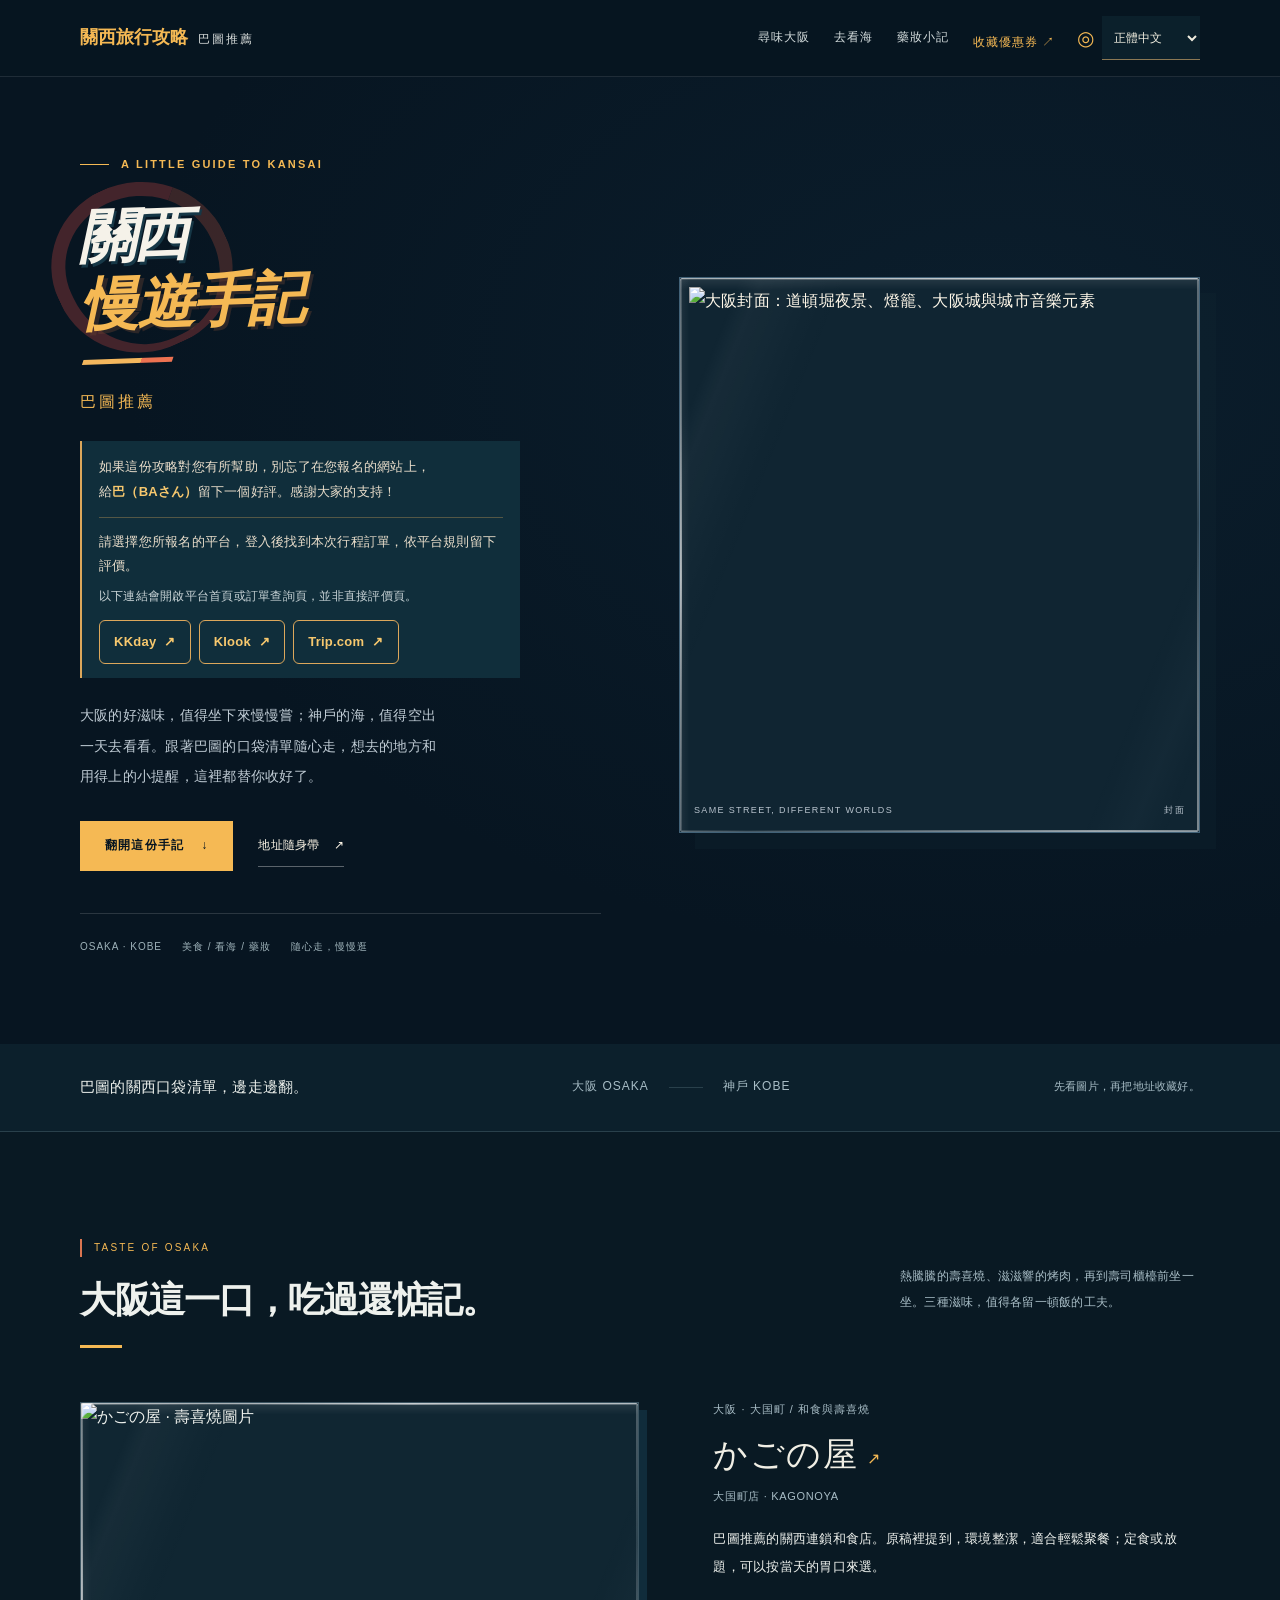
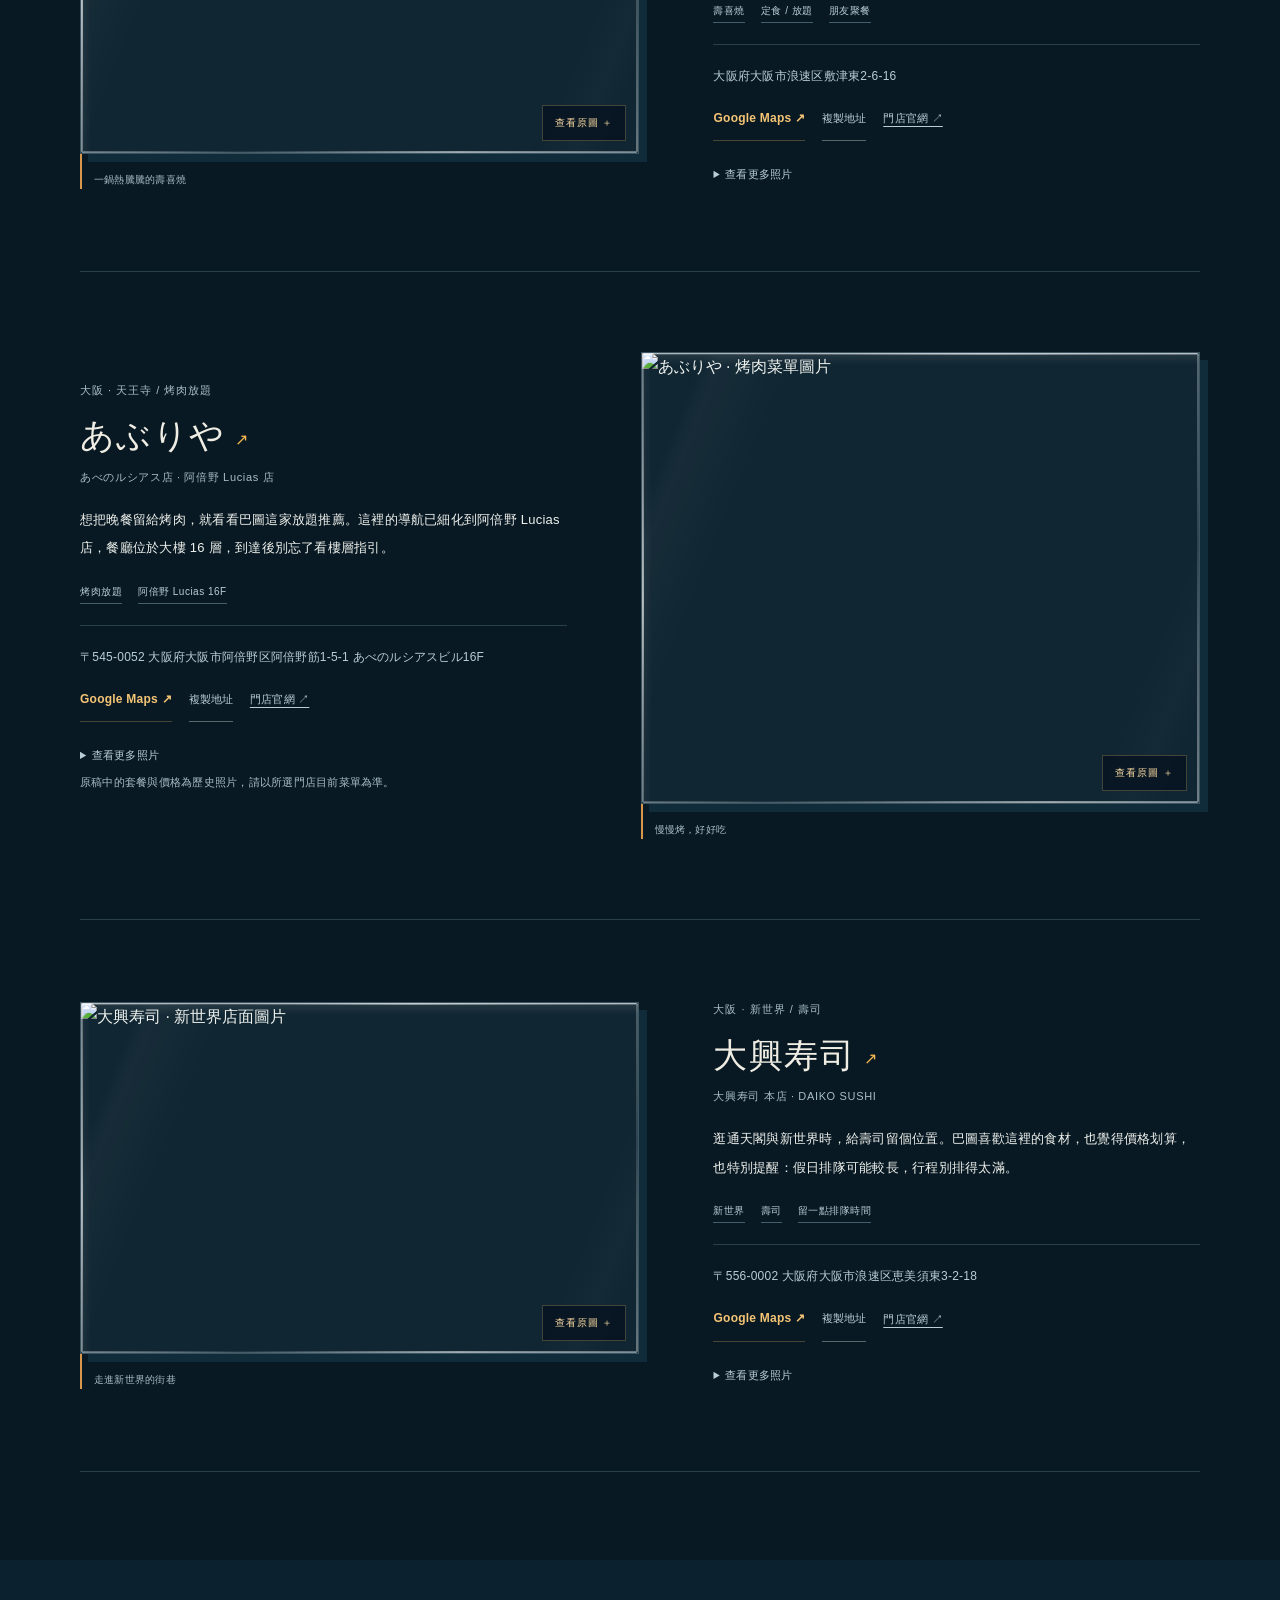
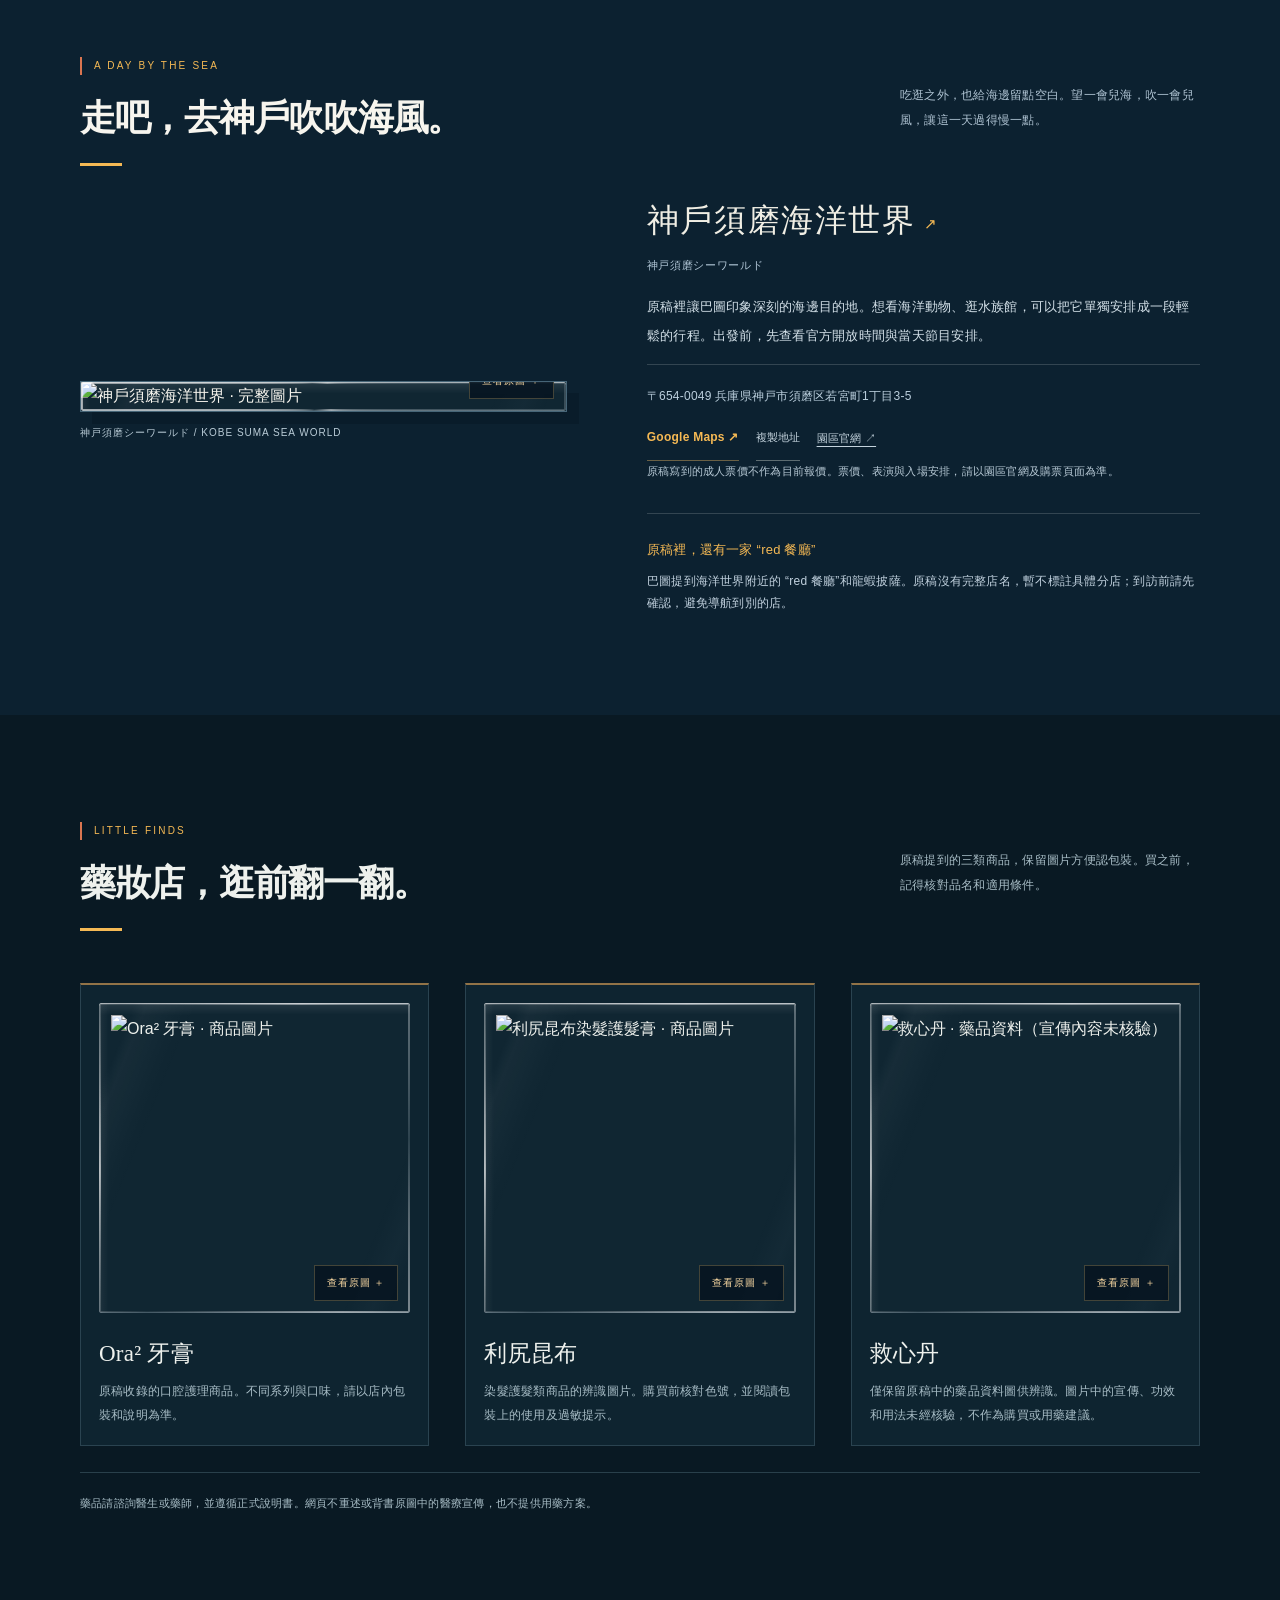
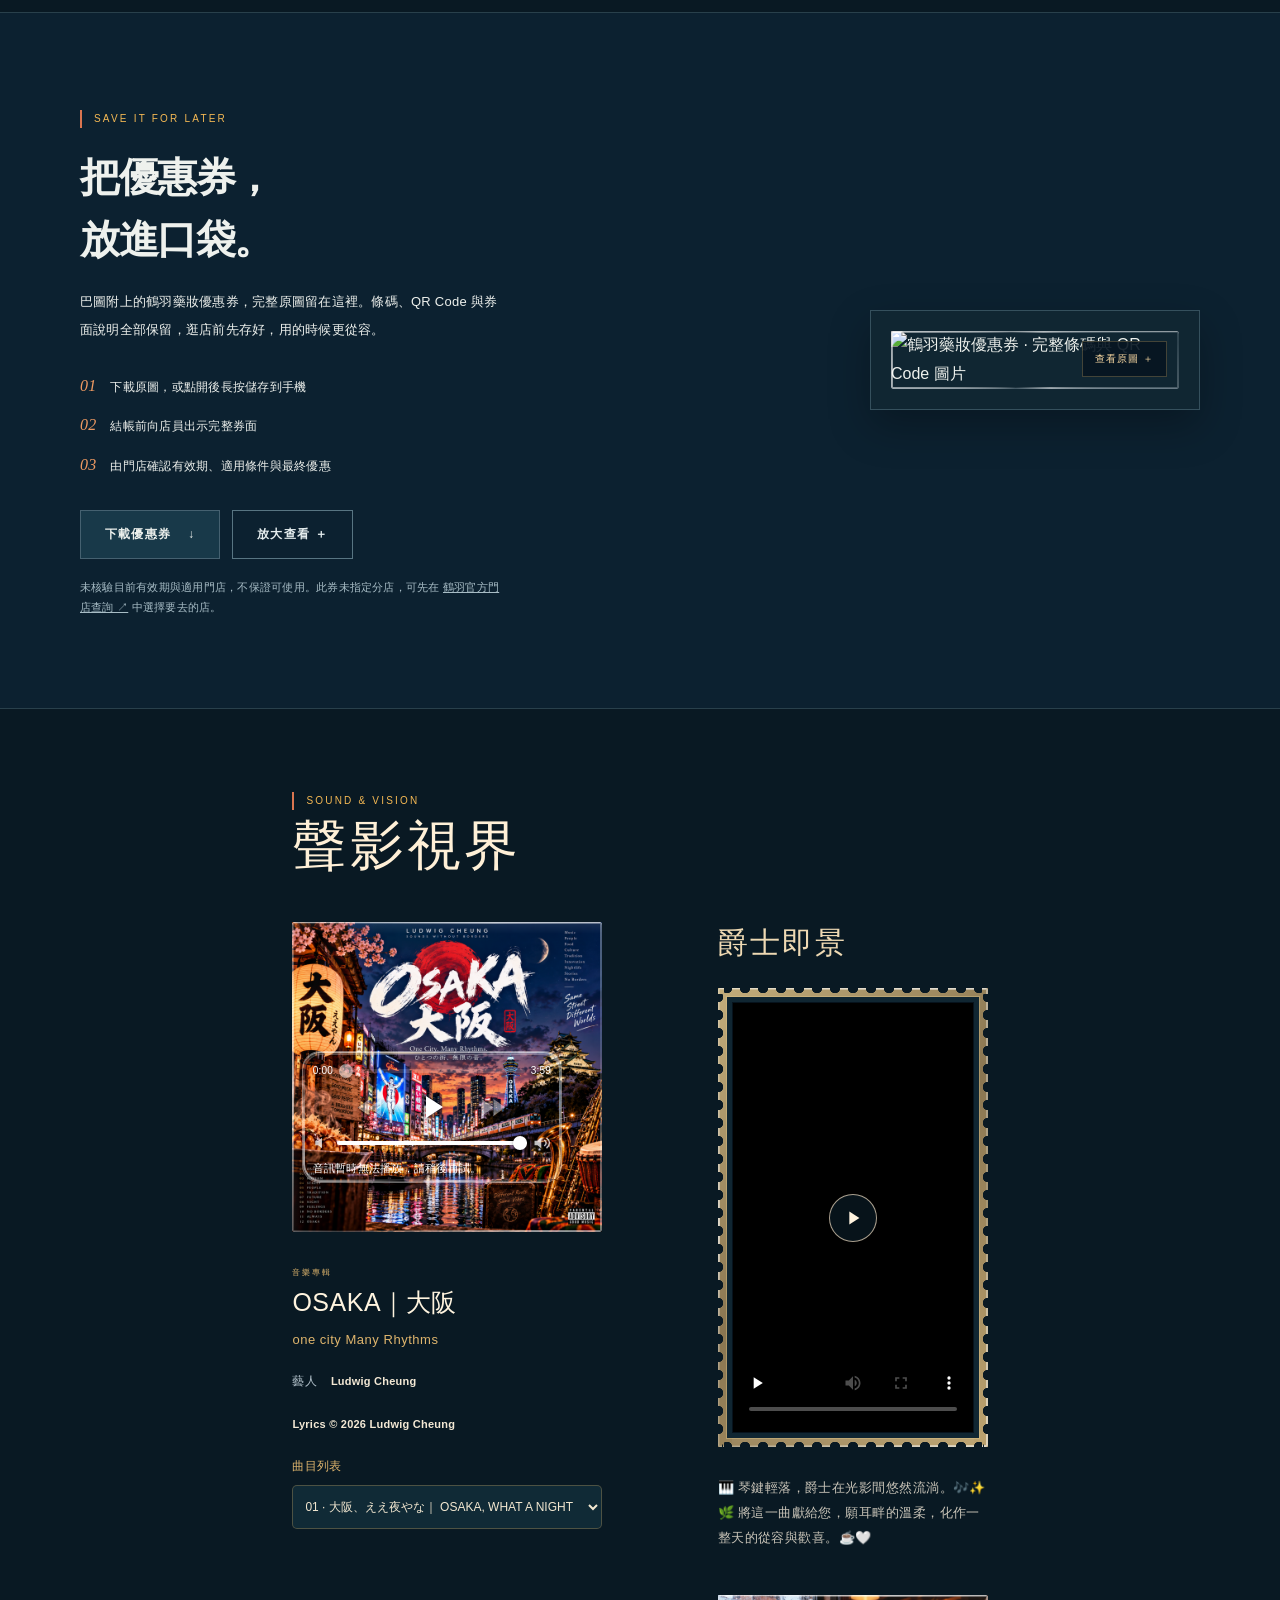
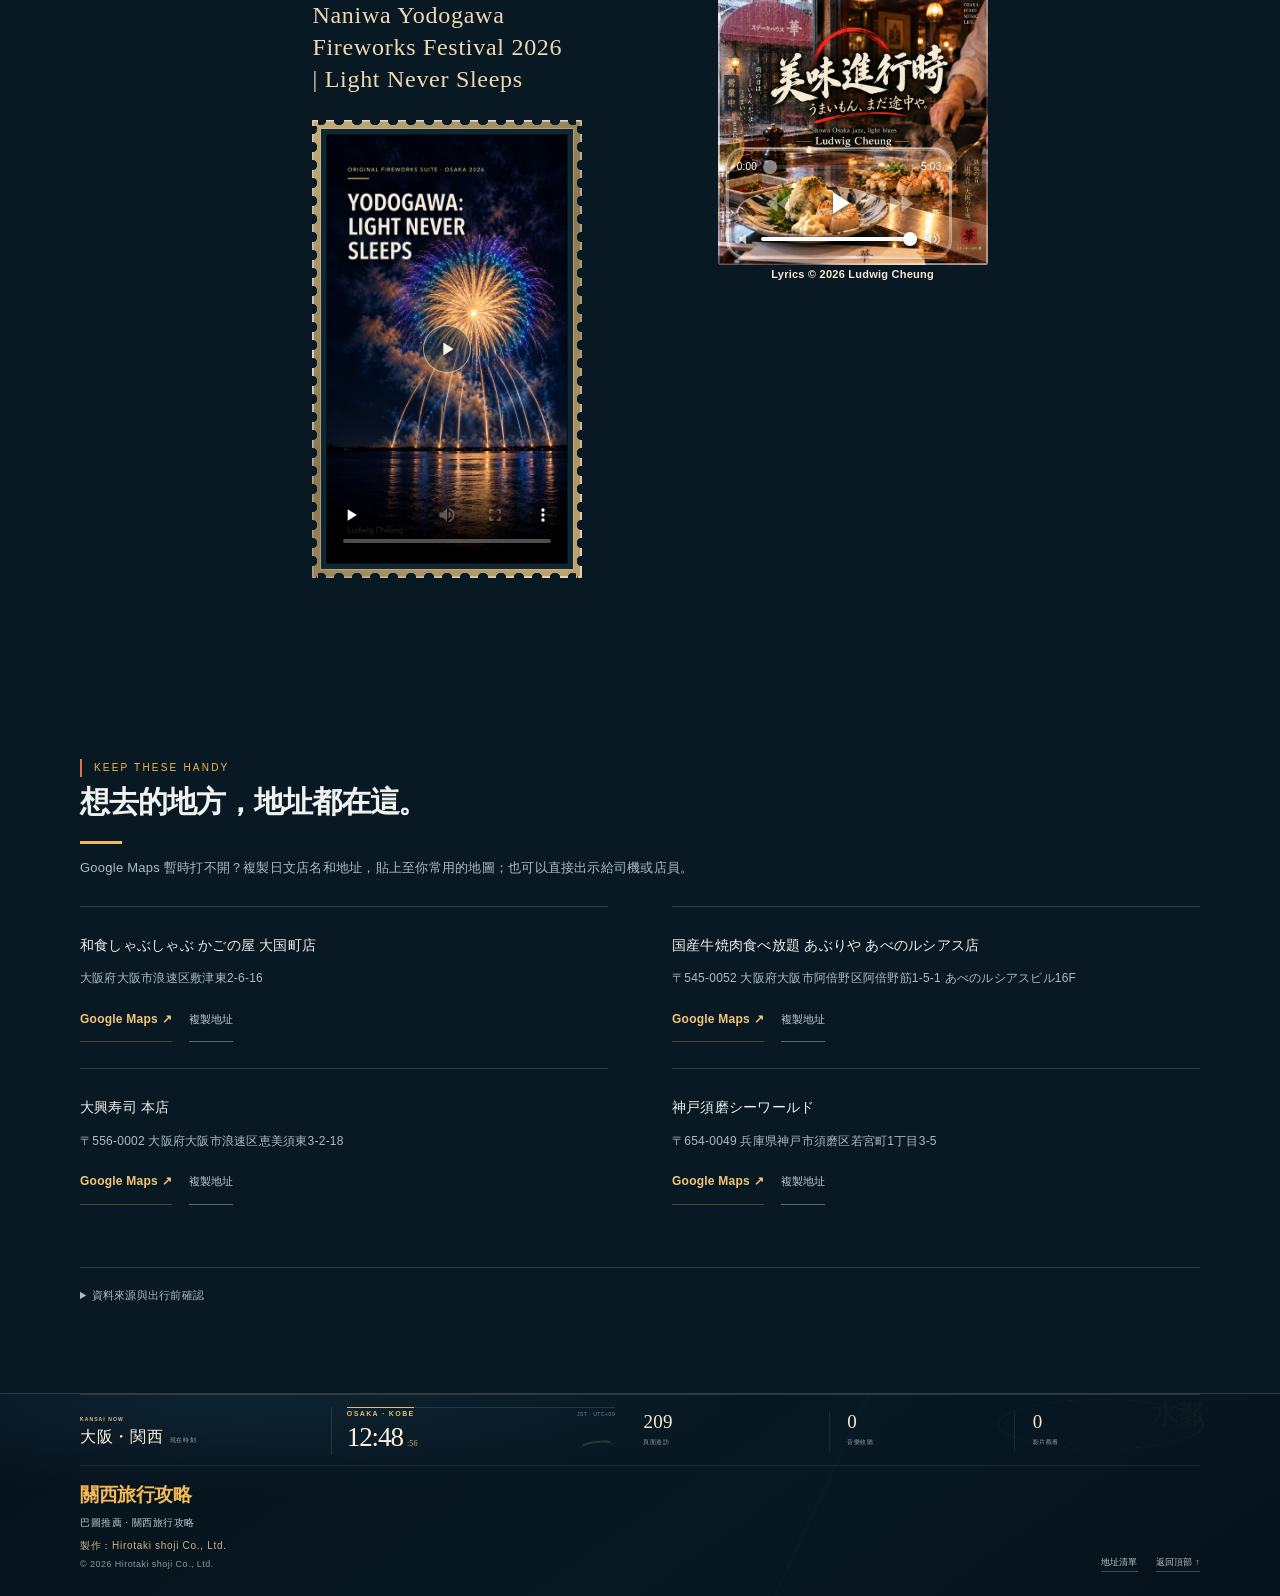
==== commit 35b5423e: "Add Japanese holiday and Obon previews" ====
--- a/index.html
+++ b/index.html
@@ -1,5 +1,5 @@
 <!doctype html>
-<html lang="zh-Hant"><head><meta charset="utf-8"><meta name="viewport" content="width=device-width,initial-scale=1,viewport-fit=cover"><meta name="theme-color" content="#071c32"><meta name="description" content="關西旅行攻略，巴圖推薦。從大阪壽喜燒、烤肉與壽司，到神戶須磨海洋世界，附門店地址、地圖和原版鶴羽優惠券。"><meta name="referrer" content="strict-origin-when-cross-origin"><link rel="icon" href="data:,"><title>關西旅行攻略｜巴圖推薦</title><link rel="stylesheet" href="style.css?v=20261022-kansai-observatory-1"><link rel="stylesheet" href="seasonal-confirmed.css?v=20261022-1"><link rel="stylesheet" href="christmas-confirmed.css?v=20261022-1"><link rel="stylesheet" href="newyear-review.css?v=20261023-3"><script src="i18n.js?v=20261013-kansai-24" defer></script><script src="app.js?v=20261010-kansai-14" defer></script></head>
+<html lang="zh-Hant"><head><meta charset="utf-8"><meta name="viewport" content="width=device-width,initial-scale=1,viewport-fit=cover"><meta name="theme-color" content="#071c32"><meta name="description" content="關西旅行攻略，巴圖推薦。從大阪壽喜燒、烤肉與壽司，到神戶須磨海洋世界，附門店地址、地圖和原版鶴羽優惠券。"><meta name="referrer" content="strict-origin-when-cross-origin"><link rel="icon" href="data:,"><title>關西旅行攻略｜巴圖推薦</title><link rel="stylesheet" href="style.css?v=20261022-kansai-observatory-1"><link rel="stylesheet" href="seasonal-confirmed.css?v=20261022-1"><link rel="stylesheet" href="christmas-confirmed.css?v=20261022-1"><link rel="stylesheet" href="newyear-review.css?v=20261023-3"><link rel="stylesheet" href="japan-holidays.css?v=20261023-2"><script src="i18n.js?v=20261013-kansai-24" defer></script><script src="app.js?v=20261010-kansai-14" defer></script></head>
 <body><a class="skip" href="#main">跳到正文</a>
 <header class="site-nav"><div class="wrap nav-inner"><a class="brand" href="#top" aria-label="關西旅行攻略首頁"><strong>關西旅行攻略</strong><span>巴圖推薦</span></a><div class="language-switch"><label for="language-select" aria-label="Language"><span aria-hidden="true">◎</span></label><select id="language-select" aria-label="Language"><option value="zh">正體中文</option><option value="en">English</option><option value="ja">日本語</option><option value="ko">한국어</option><option value="es">Español</option><option value="de">Deutsch</option><option value="fr">Français</option><option value="it">Italiano</option><option value="ar">العربية</option><option value="th">ไทย</option></select></div><nav class="nav-links" aria-label="攻略導航"><a href="#food">尋味大阪</a><a href="#sea">去看海</a><a href="#shopping">藥妝小記</a><a class="coupon-nav" href="#coupon">收藏優惠券 ↗</a></nav></div></header>
 <main id="main"><section id="top" class="hero" aria-labelledby="page-title"><div class="wrap hero-inner"><div class="hero-copy"><div class="eyebrow">A LITTLE GUIDE TO KANSAI</div><h1 id="page-title">關西<span>慢遊手記</span></h1><div class="hero-subtitle">巴圖推薦</div><div class="guide-thanks"><p><span>如果這份攻略對您有所幫助，別忘了在您報名的網站上，給</span><strong><bdi>巴（BAさん）</bdi></strong><span>留下一個好評。感謝大家的支持！</span></p><div class="review-platforms"><p>請選擇您所報名的平台，登入後找到本次行程訂單，依平台規則留下評價。</p><p class="review-platform-note">以下連結會開啟平台首頁或訂單查詢頁，並非直接評價頁。</p><div class="review-platform-links"><a href="https://www.kkday.com/zh-tw" target="_blank" rel="noopener noreferrer"><bdi>KKday</bdi> <span aria-hidden="true">↗</span></a><a href="https://www.klook.com/zh-TW/" target="_blank" rel="noopener noreferrer"><bdi>Klook</bdi> <span aria-hidden="true">↗</span></a><a href="https://tw.trip.com/passport/ordersearch/?curr=TWD&amp;locale=zh-TW" target="_blank" rel="noopener noreferrer"><bdi>Trip.com</bdi> <span aria-hidden="true">↗</span></a></div></div></div><p>大阪的好滋味，值得坐下來慢慢嘗；神戶的海，值得空出一天去看看。跟著巴圖的口袋清單隨心走，想去的地方和用得上的小提醒，這裡都替你收好了。</p><div class="hero-actions"><a class="button gold" href="#food">翻開這份手記 <span aria-hidden="true">↓</span></a><a class="text-link" href="#addresses">地址隨身帶 <span aria-hidden="true">↗</span></a></div><div class="hero-notes"><span>OSAKA · KOBE</span><span>美食 / 看海 / 藥妝</span><span>隨心走，慢慢逛</span></div></div><figure class="hero-art"><img src="assets/header-original.png?v=20261010-unbranded" width="1254" height="1254" alt="大阪封面：道頓堀夜景、燈籠、大阪城與城市音樂元素" fetchpriority="high"><figcaption><span>SAME STREET, DIFFERENT WORLDS</span><span>封面</span></figcaption></figure></div></section>
@@ -18,4 +18,4 @@
 <footer class="site-footer"><div class="wrap"><section class="kansai-observatory" id="kansai-observatory" aria-labelledby="kansai-now-title"><div class="kansai-observatory-intro"><span class="kansai-observatory-kicker">KANSAI NOW</span><h2 id="kansai-now-title"><b lang="ja">大阪・関西</b><span lang="ja">現在時刻</span></h2><p data-metric-copy="intro">從淀川水面到大阪燈火，記下此刻的城市節奏。</p></div><div class="kansai-clock"><div class="kansai-clock-place"><span>OSAKA · KOBE</span><small>JST · UTC+09</small></div><time id="osaka-time" class="kansai-clock-time"><span id="osaka-time-hour-minute">--:--</span><span id="osaka-time-seconds">:--</span></time><div class="kansai-clock-meta"><span id="osaka-date">—</span><span lang="ja">水都・浪速</span></div></div><div class="kansai-metrics" role="group" aria-labelledby="kansai-now-title"><div class="kansai-metrics-grid"><article class="kansai-metric"><span class="kansai-metric-index">01</span><strong id="kansai-visits" class="kansai-metric-value">208</strong><span data-metric-copy="visits">頁面造訪</span></article><article class="kansai-metric"><span class="kansai-metric-index">02</span><strong id="kansai-music-plays" class="kansai-metric-value">0</strong><span data-metric-copy="music">音樂收聽</span></article><article class="kansai-metric"><span class="kansai-metric-index">03</span><strong id="kansai-video-views" class="kansai-metric-value">0</strong><span data-metric-copy="video">影片觀看</span></article></div><div class="kansai-metrics-foot"><span class="kansai-metrics-status"><i aria-hidden="true"></i><span id="kansai-counter-status" data-metric-copy="loading">正在讀取</span></span><span class="kansai-metrics-scope" id="kansai-counter-scope">SITE · GLOBAL</span></div></div></section><div class="footer-inner"><div><div class="footer-title">關西旅行攻略</div><p>巴圖推薦 · 關西旅行攻略</p><p class="production-credit">製作：Hirotaki shoji Co., Ltd.</p><p class="copyright">© 2026 Hirotaki shoji Co., Ltd.</p></div><div class="footer-links"><a href="#addresses">地址清單</a><a href="#top">返回頂部 ↑</a></div></div></div></footer>
 <div class="mobile-bar" aria-label="常用操作"><a href="#addresses">查看地址</a><a href="assets/original-35.jpeg" download="鹤羽优惠券_原图.jpeg">下載優惠券 ↓</a></div><div class="toast" id="toast" role="status" aria-live="polite"></div>
 <dialog id="image-dialog" class="image-dialog" aria-labelledby="dialog-title"><div class="dialog-top"><h2 id="dialog-title">原圖</h2><button id="dialog-close" class="dialog-close" aria-label="關閉原圖">關閉 ×</button></div><div class="dialog-content"><img id="dialog-image" alt="原圖"></div><div class="dialog-bottom"><span>手機可長按原圖儲存。原圖中的價格、宣傳與優惠條件請向商家確認。</span><a id="dialog-download" href="assets/original-35.jpeg" download>下載原圖 ↓</a></div></dialog>
-<script src="video-player.js?v=20261020-2" defer></script><script src="track-player.js?v=20261012-kansai-22-final" defer></script><script src="glass-interaction.js?v=20261012-kansai-22" defer></script><script src="audio-player.js?v=20261013-kansai-24-final" defer></script><script src="site-metrics-backend.js?v=20261023-global-metrics-2" defer></script><script src="site-metrics.js?v=20261023-global-metrics-2" defer></script><script src="seasonal-effects.js?v=20261023-newyear-review-1" defer></script><script src="newyear-fireworks.js?v=20261023-6" defer></script><script src="seasonal-audio.js?v=20261023-global-metrics-1" defer></script><script src="newyear-audio.js?v=20261023-2" defer></script></body></html>
+<script src="video-player.js?v=20261020-2" defer></script><script src="track-player.js?v=20261012-kansai-22-final" defer></script><script src="glass-interaction.js?v=20261012-kansai-22" defer></script><script src="audio-player.js?v=20261013-kansai-24-final" defer></script><script src="site-metrics-backend.js?v=20261023-global-metrics-2" defer></script><script src="site-metrics.js?v=20261023-global-metrics-2" defer></script><script src="seasonal-effects.js?v=20261023-japan-holidays-2" defer></script><script src="newyear-fireworks.js?v=20261023-6" defer></script><script src="seasonal-audio.js?v=20261023-global-metrics-1" defer></script><script src="newyear-audio.js?v=20261023-2" defer></script></body></html>
--- a/japan-holidays.css
+++ b/japan-holidays.css
@@ -0,0 +1,90 @@
+/* Local-review Japanese national-holiday and Kansai Obon treatments.
+   All decoration is click-through and remains subordinate to page content. */
+.seasonal-theme-japanholiday,
+.seasonal-theme-japanholiday *,
+.seasonal-theme-japanholiday *::before,
+.seasonal-theme-japanholiday *::after,
+.seasonal-theme-obon,
+.seasonal-theme-obon *,
+.seasonal-theme-obon *::before,
+.seasonal-theme-obon *::after,
+.seasonal-caption-japanholiday,
+.seasonal-caption-japanholiday *,
+.seasonal-caption-obon,
+.seasonal-caption-obon *{pointer-events:none!important;user-select:none!important}
+
+/* National holidays share a quiet editorial frame; colour and the lower-edge
+   silhouette change by holiday family. */
+.seasonal-theme-japanholiday{
+  --holiday-main:#d94b4b;--holiday-accent:#f1c86b;--holiday-soft:#fff2d3;
+  background:radial-gradient(circle at 50% 13%,color-mix(in srgb,var(--holiday-accent) 8%,transparent),transparent 40%),linear-gradient(180deg,color-mix(in srgb,var(--holiday-main) 3%,transparent),transparent 48%,color-mix(in srgb,var(--holiday-main) 5%,transparent));
+}
+.seasonal-theme-japanholiday.holiday-family-celebration{--holiday-main:#d44e72;--holiday-accent:#f1bf65;--holiday-soft:#fff0f4}
+.seasonal-theme-japanholiday.holiday-family-civic{--holiday-main:#bd3737;--holiday-accent:#e8bb58;--holiday-soft:#fff4db}
+.seasonal-theme-japanholiday.holiday-family-spring{--holiday-main:#d96f98;--holiday-accent:#9fcb7b;--holiday-soft:#fff3f7}
+.seasonal-theme-japanholiday.holiday-family-green{--holiday-main:#4f9463;--holiday-accent:#b9d66d;--holiday-soft:#effbea}
+.seasonal-theme-japanholiday.holiday-family-children{--holiday-main:#3b85b9;--holiday-accent:#ef8d59;--holiday-soft:#eef8ff}
+.seasonal-theme-japanholiday.holiday-family-sea{--holiday-main:#237aa6;--holiday-accent:#71c9d2;--holiday-soft:#e7faff}
+.seasonal-theme-japanholiday.holiday-family-mountain{--holiday-main:#4d785e;--holiday-accent:#c59a58;--holiday-soft:#eff8ee}
+.seasonal-theme-japanholiday.holiday-family-respect{--holiday-main:#8a5a76;--holiday-accent:#d9b658;--holiday-soft:#fff7dc}
+.seasonal-theme-japanholiday.holiday-family-autumn{--holiday-main:#a7593e;--holiday-accent:#d9a640;--holiday-soft:#fff0d8}
+.seasonal-theme-japanholiday.holiday-family-sport{--holiday-main:#297ea1;--holiday-accent:#ed6d51;--holiday-soft:#ecfaff}
+.seasonal-theme-japanholiday.holiday-family-culture{--holiday-main:#664f91;--holiday-accent:#d3a858;--holiday-soft:#f7efff}
+.seasonal-theme-japanholiday.holiday-family-harvest{--holiday-main:#8e6231;--holiday-accent:#d9ad52;--holiday-soft:#fff3d2}
+
+.seasonal-jp-edgewash{inset:74px 0 0;opacity:.82;background:radial-gradient(ellipse at 0 48%,color-mix(in srgb,var(--holiday-main) 9%,transparent),transparent 25%),radial-gradient(ellipse at 100% 43%,color-mix(in srgb,var(--holiday-accent) 8%,transparent),transparent 27%)}
+.seasonal-jp-crest{inset:0}
+.seasonal-jp-crest i{position:absolute;top:31%;left:clamp(12px,2.5vw,40px);display:grid;place-items:center;width:clamp(46px,5vw,68px);aspect-ratio:1;border:1px solid color-mix(in srgb,var(--holiday-accent) 42%,transparent);border-radius:50%;background:radial-gradient(circle,#071c32e0 0 51%,color-mix(in srgb,var(--holiday-main) 32%,transparent) 52% 59%,transparent 60%);color:var(--holiday-soft);box-shadow:0 0 0 5px #071c321f,0 7px 18px #04101d4f;font:500 clamp(18px,2vw,25px)/1 var(--serif);font-style:normal;text-shadow:0 0 8px color-mix(in srgb,var(--holiday-accent) 55%,transparent);opacity:.76}
+.seasonal-jp-crest i.is-right{left:auto;right:clamp(12px,2.5vw,40px);top:auto;bottom:23%}
+.seasonal-jp-motifs{inset:0;opacity:.24}
+.seasonal-jp-motifs i{position:absolute;left:var(--motif-x);top:var(--motif-y);color:var(--holiday-soft);font:500 clamp(11px,1.15vw,17px)/1 var(--serif);font-style:normal;text-shadow:0 0 8px var(--holiday-main);transform:translate(-50%,-50%) scale(var(--motif-scale));animation:holidayMotifFloat 8s var(--motif-delay) ease-in-out infinite}
+.seasonal-jp-horizon{left:0;right:0;bottom:-14px;height:88px;opacity:.46;background:linear-gradient(180deg,transparent 0,color-mix(in srgb,var(--holiday-main) 5%,transparent) 66%,color-mix(in srgb,var(--holiday-main) 12%,transparent) 100%)}
+.seasonal-jp-horizon i{position:absolute;left:var(--shape-left);bottom:12px;width:clamp(54px,8vw,112px);height:clamp(34px,5vw,68px);border:1px solid color-mix(in srgb,var(--holiday-accent) 55%,transparent);border-radius:70% 30% 58% 42%/56% 46% 54% 44%;background:linear-gradient(145deg,color-mix(in srgb,var(--holiday-main) 24%,transparent),color-mix(in srgb,var(--holiday-accent) 12%,transparent));box-shadow:inset 0 0 12px color-mix(in srgb,var(--holiday-soft) 16%,transparent),0 0 8px color-mix(in srgb,var(--holiday-main) 12%,transparent);transform:translateX(-50%) rotate(var(--shape-rotate))}
+
+/* Each family gets a recognisable, code-native lower-edge motif. */
+.holiday-family-sea .seasonal-jp-horizon i{height:32px;border-width:2px 0 0;border-radius:50% 50% 0 0;background:transparent;box-shadow:0 -7px 0 -5px color-mix(in srgb,var(--holiday-accent) 70%,transparent),0 -14px 0 -11px color-mix(in srgb,var(--holiday-soft) 50%,transparent)}
+.holiday-family-mountain .seasonal-jp-horizon i{height:68px;border:0;border-radius:0;clip-path:polygon(50% 0,100% 100%,0 100%);background:linear-gradient(150deg,var(--holiday-soft) 0 12%,color-mix(in srgb,var(--holiday-main) 52%,transparent) 13% 100%);box-shadow:none}
+.holiday-family-children .seasonal-jp-horizon i{width:92px;height:34px;border:0;border-radius:55% 18% 18% 55%;clip-path:polygon(0 8%,78% 8%,100% 0,91% 50%,100% 100%,78% 92%,0 92%,12% 50%);background:linear-gradient(90deg,var(--holiday-main),var(--holiday-accent));box-shadow:inset 18px 0 0 color-mix(in srgb,var(--holiday-soft) 40%,transparent)}
+.holiday-family-spring .seasonal-jp-horizon i,.holiday-family-green .seasonal-jp-horizon i,.holiday-family-autumn .seasonal-jp-horizon i,.holiday-family-harvest .seasonal-jp-horizon i{width:58px;height:58px;border:0;border-radius:90% 10% 78% 22%;background:linear-gradient(145deg,var(--holiday-accent),color-mix(in srgb,var(--holiday-main) 76%,transparent));transform:translateX(-50%) rotate(var(--leaf-rotate));box-shadow:inset -7px -7px 15px #06142426}
+.holiday-family-sport .seasonal-jp-horizon i{height:46px;border:3px solid color-mix(in srgb,var(--holiday-main) 66%,transparent);border-left-color:transparent;border-bottom-color:transparent;border-radius:50%;background:transparent;box-shadow:none;transform:translateX(-50%) rotate(var(--sport-rotate))}
+.holiday-family-culture .seasonal-jp-horizon i{width:64px;height:72px;border:0;border-radius:2px;background:linear-gradient(100deg,color-mix(in srgb,var(--holiday-soft) 62%,transparent),color-mix(in srgb,var(--holiday-main) 14%,transparent));box-shadow:inset 7px 0 color-mix(in srgb,var(--holiday-accent) 38%,transparent);transform:translateX(-50%) rotate(calc(-8deg + var(--shape-index) * 4deg))}
+.holiday-family-celebration .seasonal-jp-horizon i,.holiday-family-respect .seasonal-jp-horizon i,.holiday-family-civic .seasonal-jp-horizon i{border-radius:100% 0 100% 0;background:repeating-conic-gradient(from -16deg at 0 100%,color-mix(in srgb,var(--holiday-accent) 62%,transparent) 0 9deg,color-mix(in srgb,var(--holiday-main) 28%,transparent) 9deg 18deg);transform:translateX(-50%) rotate(var(--fan-rotate))}
+
+.seasonal-caption-japanholiday{top:96px;border-right-color:var(--holiday-accent,#e1b461);background:linear-gradient(90deg,transparent,#071c32df);max-width:370px}
+.seasonal-caption-japanholiday strong{color:var(--holiday-accent,#edbd68);font-size:clamp(21px,2.35vw,31px);line-height:1.08;letter-spacing:.055em}
+.seasonal-caption-japanholiday .seasonal-label-date{color:color-mix(in srgb,var(--holiday-accent,#edbd68) 78%,white)}
+.seasonal-caption-japanholiday.holiday-constitution strong,.seasonal-caption-japanholiday.holiday-respect strong{font-size:clamp(19px,2vw,27px)}
+
+/* Obon: a restrained twilight procession. It runs Aug 13–16 in automatic
+   mode and is explicitly labelled as customary, not a national holiday. */
+.seasonal-theme-obon{background:radial-gradient(circle at 50% 18%,#d59a4a12,transparent 33%),linear-gradient(180deg,#17112a10,transparent 48%,#2b17331c)}
+.seasonal-obon-haze{inset:74px 0 0;background:radial-gradient(ellipse at 15% 46%,#77456d18,transparent 30%),radial-gradient(ellipse at 82% 35%,#d0894620,transparent 27%),linear-gradient(180deg,transparent 62%,#2b173326);opacity:.7}
+.seasonal-obon-lantern-row{inset:0}
+.seasonal-obon-lantern{position:absolute;left:var(--lantern-x);top:84px;width:clamp(24px,2.6vw,36px);height:clamp(38px,4vw,56px);border:1px solid #f2c56f75;border-radius:46% 46% 42% 42%;background:repeating-linear-gradient(90deg,#f8c86c28 0 4px,#8d27342e 4px 6px),radial-gradient(circle,#ffd982b8,#b837354e 64%,transparent 66%);box-shadow:0 0 14px #ffbb5f5c,inset 0 0 10px #ffe6a34a;transform:translateX(-50%) scale(var(--lantern-scale));transform-origin:50% -18px;animation:obonLanternSway 5.5s var(--lantern-delay) ease-in-out infinite}
+.seasonal-obon-lantern::before{content:"";position:absolute;left:50%;bottom:100%;width:1px;height:28px;background:#d6b47c4f}.seasonal-obon-lantern::after{content:"";position:absolute;left:34%;right:34%;top:100%;height:13px;background:linear-gradient(90deg,transparent,#e3b967a8,transparent);clip-path:polygon(0 0,100% 0,65% 100%,35% 100%)}
+.seasonal-obon-fireflies{inset:0}.seasonal-obon-fireflies i{position:absolute;left:var(--firefly-x);top:var(--firefly-y);width:3px;height:3px;border-radius:50%;background:#ffe48a;box-shadow:0 0 7px 2px #eab14f77;animation:obonFirefly 6.8s var(--firefly-delay) ease-in-out infinite}
+.seasonal-obon-procession{left:0;right:0;bottom:-10px;width:100vw;height:88px;opacity:.6}
+.seasonal-obon-yokai{position:absolute;bottom:0;display:grid;place-items:center;width:clamp(46px,5.2vw,66px);height:clamp(58px,6.4vw,78px);border:1px solid #e0b06e36;border-radius:52% 48% 38% 42%;background:linear-gradient(160deg,#28203fbd,#0a1b2bc7);box-shadow:0 7px 14px #0208135e,inset 0 0 18px #9a5a6b24;transform-origin:50% 100%;animation:obonYokaiWalk 4.8s var(--yokai-delay) ease-in-out infinite;font-style:normal}
+.seasonal-obon-yokai:nth-child(1){left:1.5%}.seasonal-obon-yokai:nth-child(2){left:7%}.seasonal-obon-yokai:nth-child(3){left:12.5%}.seasonal-obon-yokai:nth-child(4){right:12.5%}.seasonal-obon-yokai:nth-child(5){right:7%}.seasonal-obon-yokai:nth-child(6){right:1.5%}
+.seasonal-obon-yokai b{font:clamp(25px,3vw,39px)/1 "Apple Color Emoji","Segoe UI Emoji",sans-serif;filter:drop-shadow(0 2px 3px #02040a)}.seasonal-obon-yokai small{margin-top:2px;color:#eac685c9;font:500 9px/1 var(--serif);letter-spacing:.12em}
+.seasonal-obon-riverlight{left:0;right:0;bottom:0;height:45px;background:linear-gradient(180deg,transparent,#d9924610),repeating-linear-gradient(90deg,transparent 0 7%,#e8ba6522 9%,transparent 11% 18%);filter:blur(.3px)}
+.seasonal-caption-obon{top:96px;border-color:#d5a05b38;border-right-color:#e2b567;background:linear-gradient(100deg,transparent,#171629e8);max-width:365px}.seasonal-caption-obon strong{color:#f0c379;font-family:"Hiragino Mincho ProN","Yu Mincho",Georgia,serif;font-size:clamp(25px,2.7vw,36px);letter-spacing:.08em;text-shadow:0 0 11px #e19b4d4c}.seasonal-caption-obon .seasonal-label-date{color:#e8be78}
+
+@keyframes holidayMotifFloat{0%,100%{transform:translate(-50%,-50%) scale(var(--motif-scale));opacity:.38}50%{transform:translate(-50%,calc(-50% - 9px)) scale(var(--motif-scale));opacity:.76}}
+@keyframes obonLanternSway{0%,100%{transform:translateX(-50%) scale(var(--lantern-scale)) rotate(-2deg)}50%{transform:translateX(-50%) scale(var(--lantern-scale)) rotate(2.5deg)}}
+@keyframes obonFirefly{0%,100%{transform:translate(0,0) scale(.6);opacity:.18}30%{transform:translate(9px,-7px) scale(1);opacity:.86}67%{transform:translate(-5px,-13px) scale(.8);opacity:.42}}
+@keyframes obonYokaiWalk{0%,100%{transform:translateY(0) rotate(-1deg)}45%{transform:translateY(-5px) rotate(1.5deg)}70%{transform:translateY(-1px) rotate(0)}}
+
+@media(max-width:680px){
+  .seasonal-jp-crest i{top:26%;left:7px;width:42px}.seasonal-jp-crest i.is-right{right:7px;bottom:23%}
+  .seasonal-jp-horizon{bottom:calc(54px + env(safe-area-inset-bottom));height:60px}.seasonal-jp-horizon i{width:48px;height:32px}
+  .seasonal-caption-japanholiday,.seasonal-caption-obon{top:112px;right:10px;width:min(275px,calc(100vw - 20px));padding:8px 10px 9px}.seasonal-caption-japanholiday strong{font-size:20px}.seasonal-caption-japanholiday.holiday-constitution strong,.seasonal-caption-japanholiday.holiday-respect strong{font-size:17px}.seasonal-caption-obon strong{font-size:23px}
+  .seasonal-obon-lantern{top:107px;width:22px;height:34px}.seasonal-obon-procession{bottom:calc(51px + env(safe-area-inset-bottom));width:100vw;height:66px}.seasonal-obon-yokai{width:43px;height:55px}.seasonal-obon-yokai:nth-child(1){left:-5px}.seasonal-obon-yokai:nth-child(2){left:45px}.seasonal-obon-yokai:nth-child(3){display:none}.seasonal-obon-yokai:nth-child(4){right:45px}.seasonal-obon-yokai:nth-child(5){display:none}.seasonal-obon-yokai:nth-child(6){right:-5px}.seasonal-obon-yokai b{font-size:23px}.seasonal-obon-yokai small{font-size:7px}.seasonal-obon-riverlight{bottom:calc(52px + env(safe-area-inset-bottom))}
+}
+@media(prefers-reduced-motion:reduce){
+  .seasonal-theme-japanholiday .seasonal-jp-motifs,.seasonal-theme-obon .seasonal-obon-fireflies{display:none}.seasonal-theme-obon .seasonal-obon-lantern,.seasonal-theme-obon .seasonal-obon-yokai{animation:none!important}
+}
+.seasonal-layer.is-low-data .seasonal-jp-motifs i:nth-child(n+6),.seasonal-layer.is-low-data .seasonal-obon-fireflies i:nth-child(n+7),.seasonal-layer.is-low-data .seasonal-obon-lantern:nth-child(even){display:none}
+.seasonal-layer.is-low-data .seasonal-jp-motifs,.seasonal-layer.is-low-data .seasonal-obon-fireflies{animation:none!important}
+@media(prefers-reduced-transparency:reduce){.seasonal-theme-japanholiday *,.seasonal-theme-obon *{box-shadow:none!important;filter:none!important}.seasonal-caption-japanholiday,.seasonal-caption-obon{backdrop-filter:none;-webkit-backdrop-filter:none}}
+@media(forced-colors:active),print{.seasonal-theme-japanholiday,.seasonal-theme-obon,.seasonal-caption-japanholiday,.seasonal-caption-obon{display:none!important}}
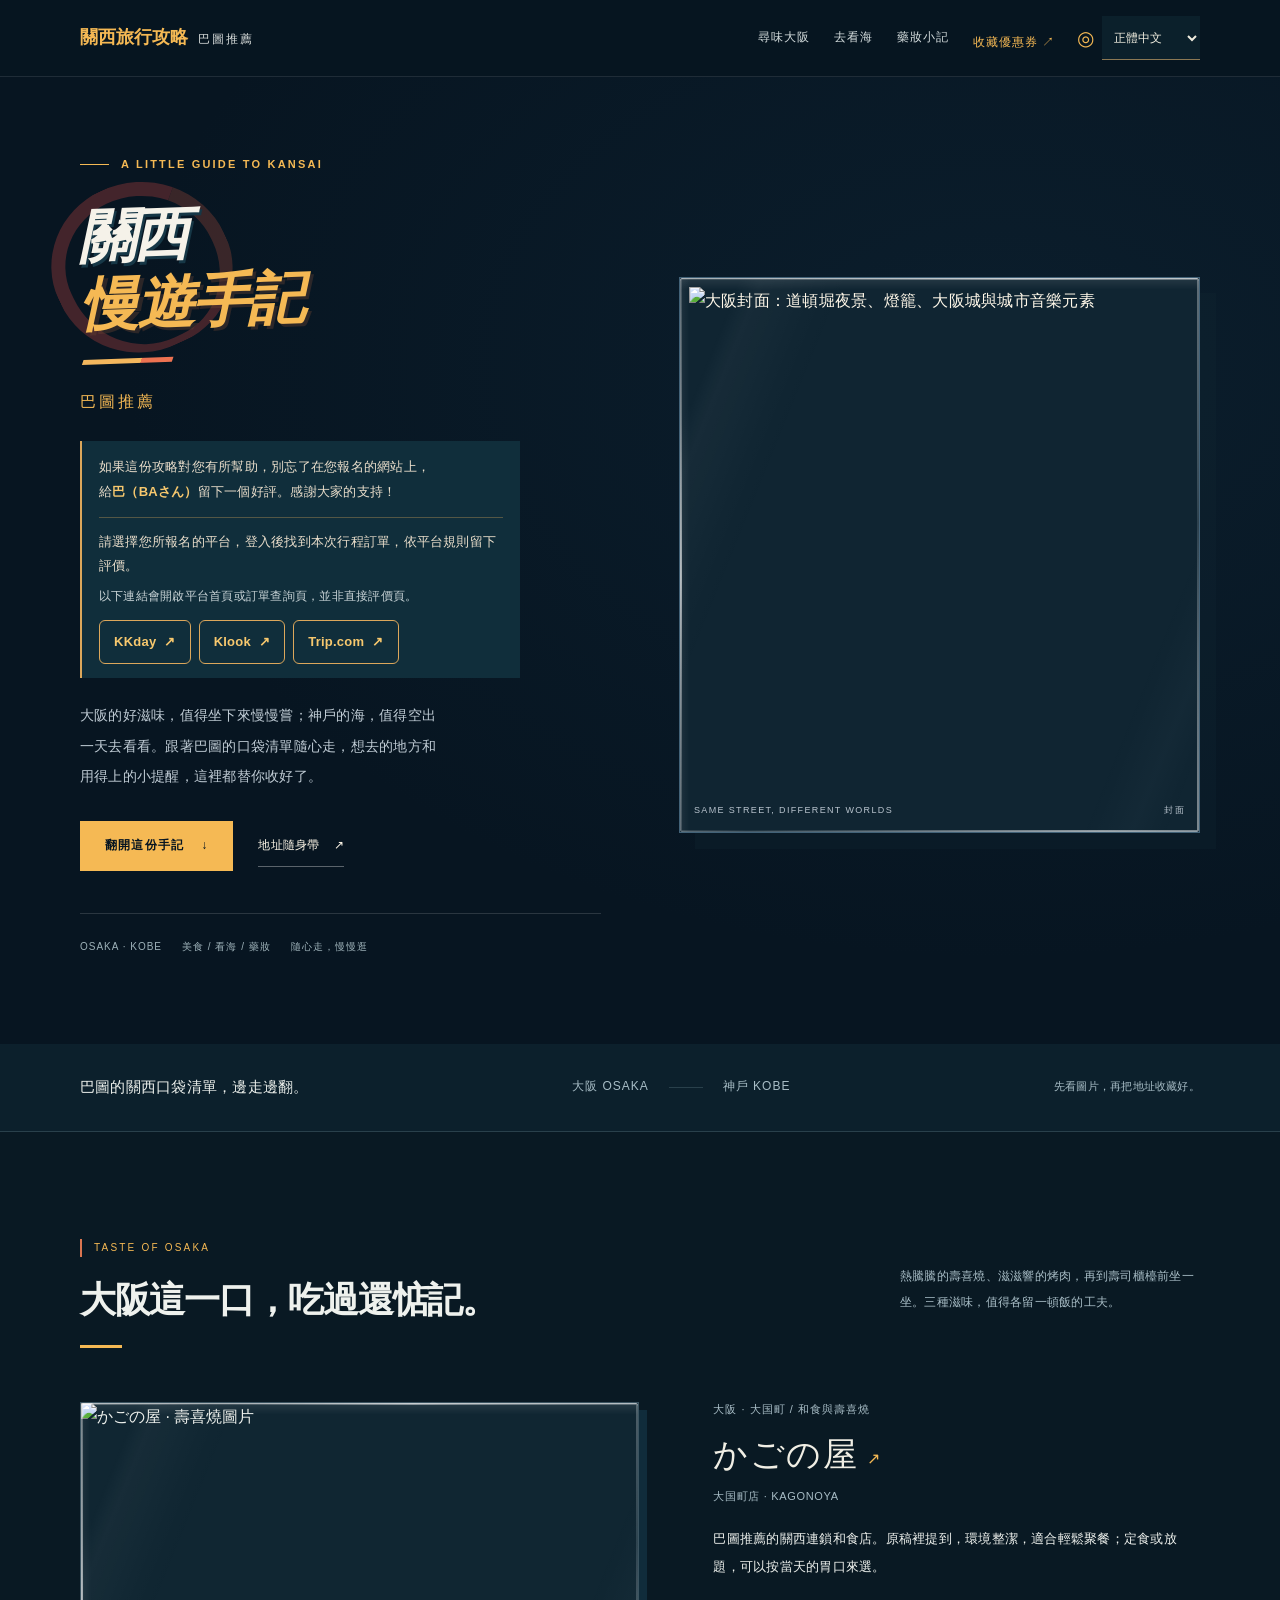
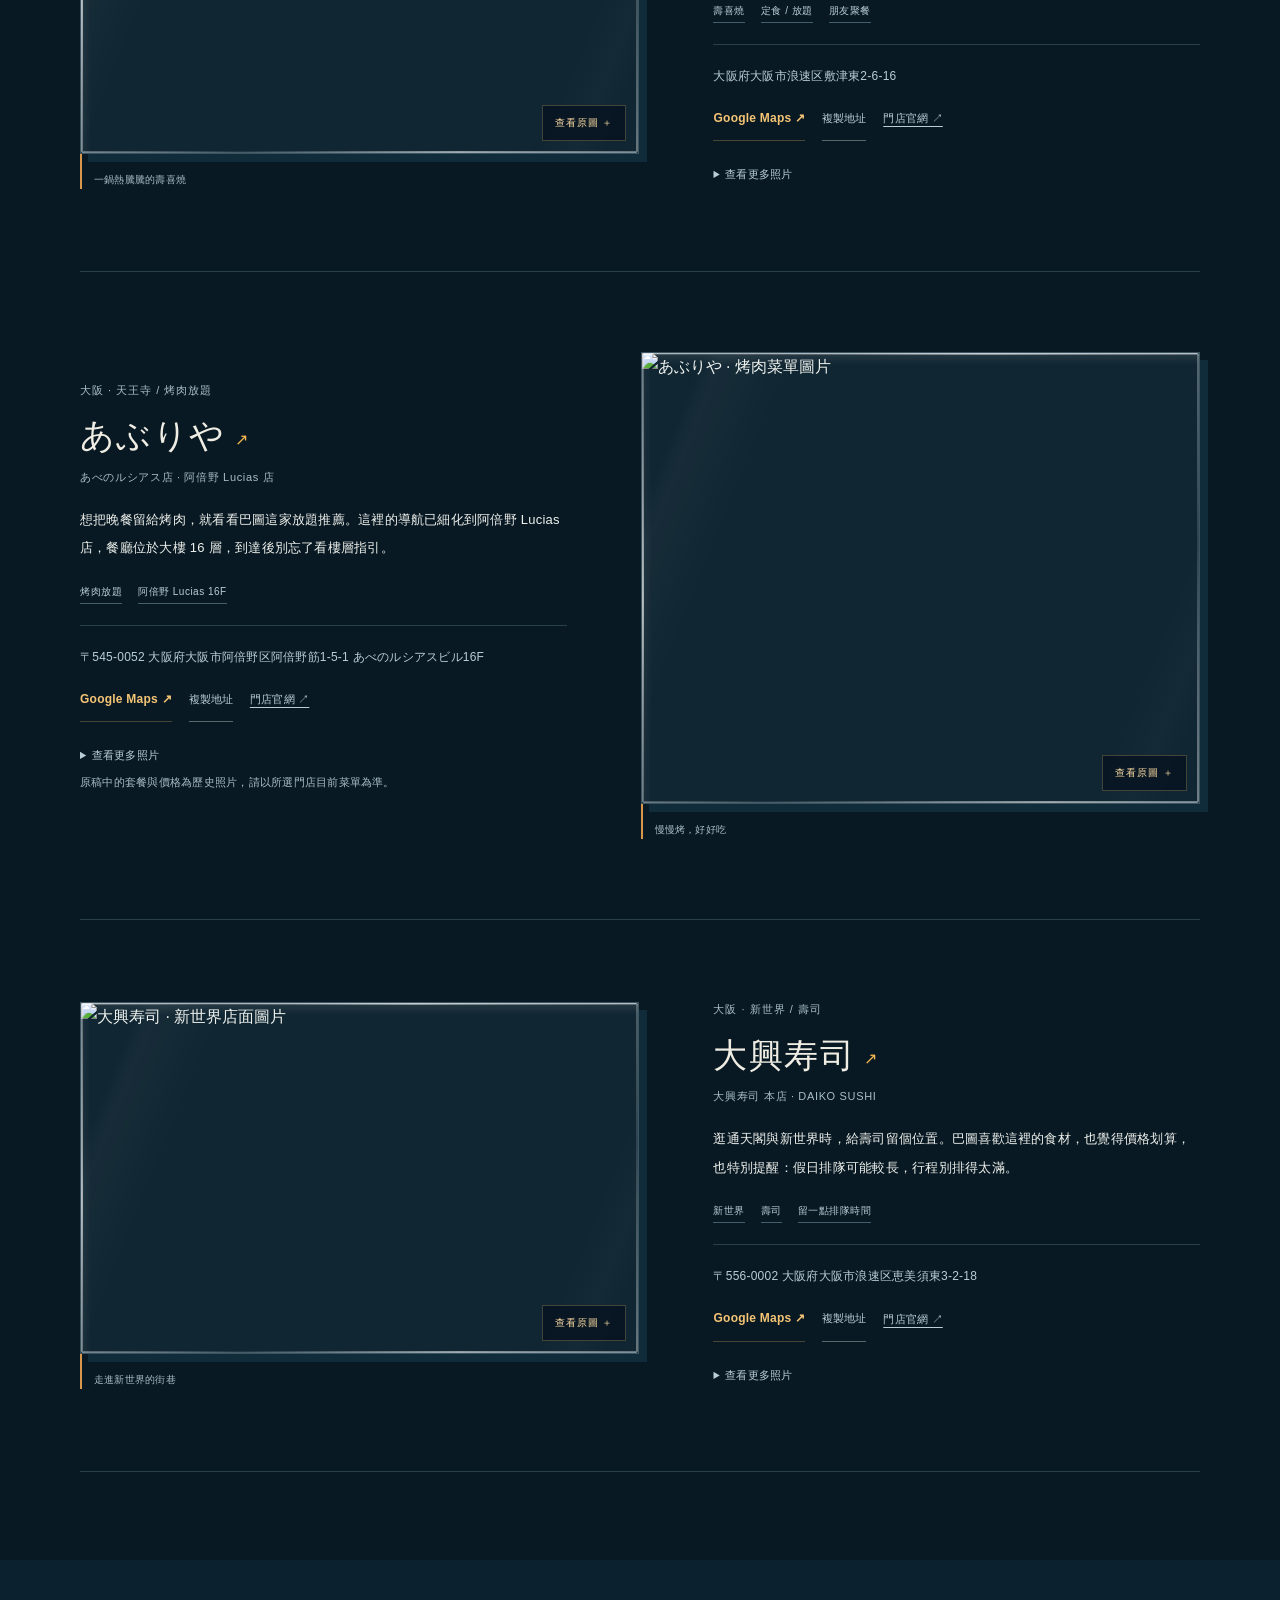
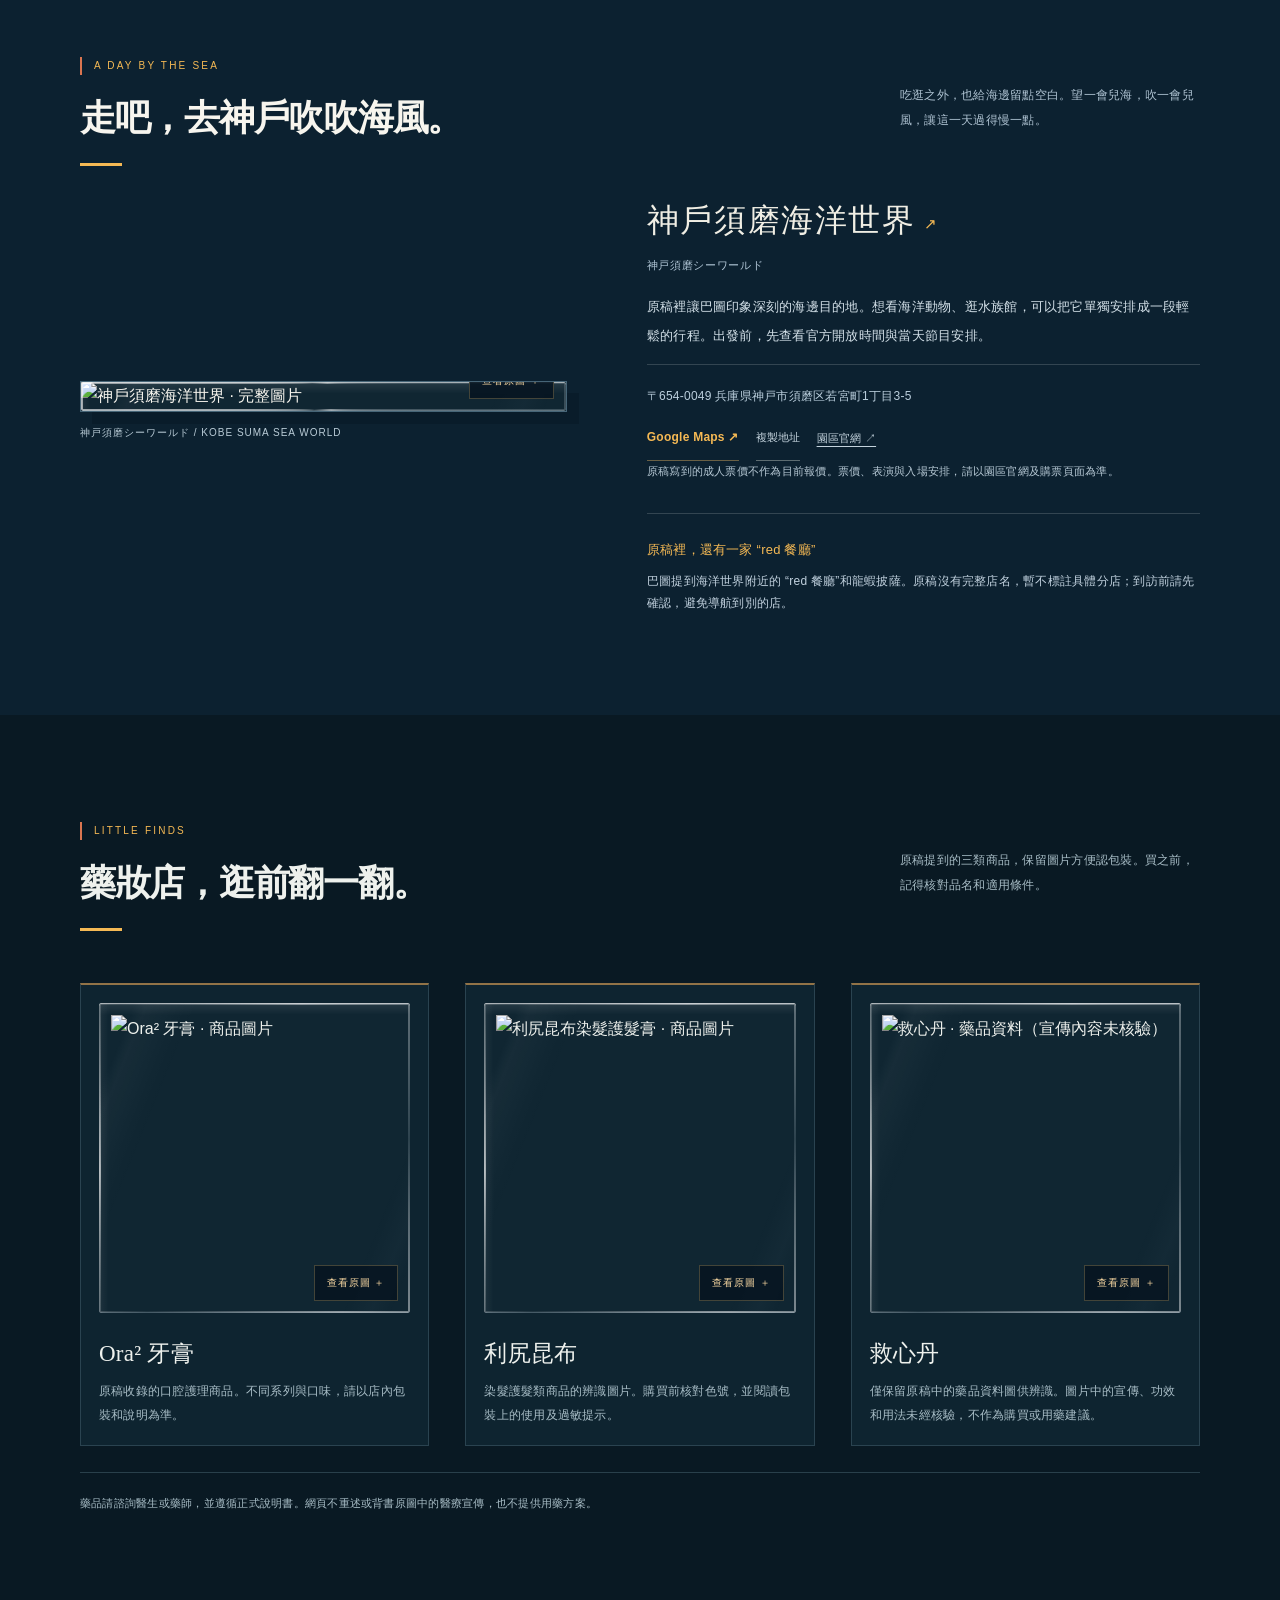
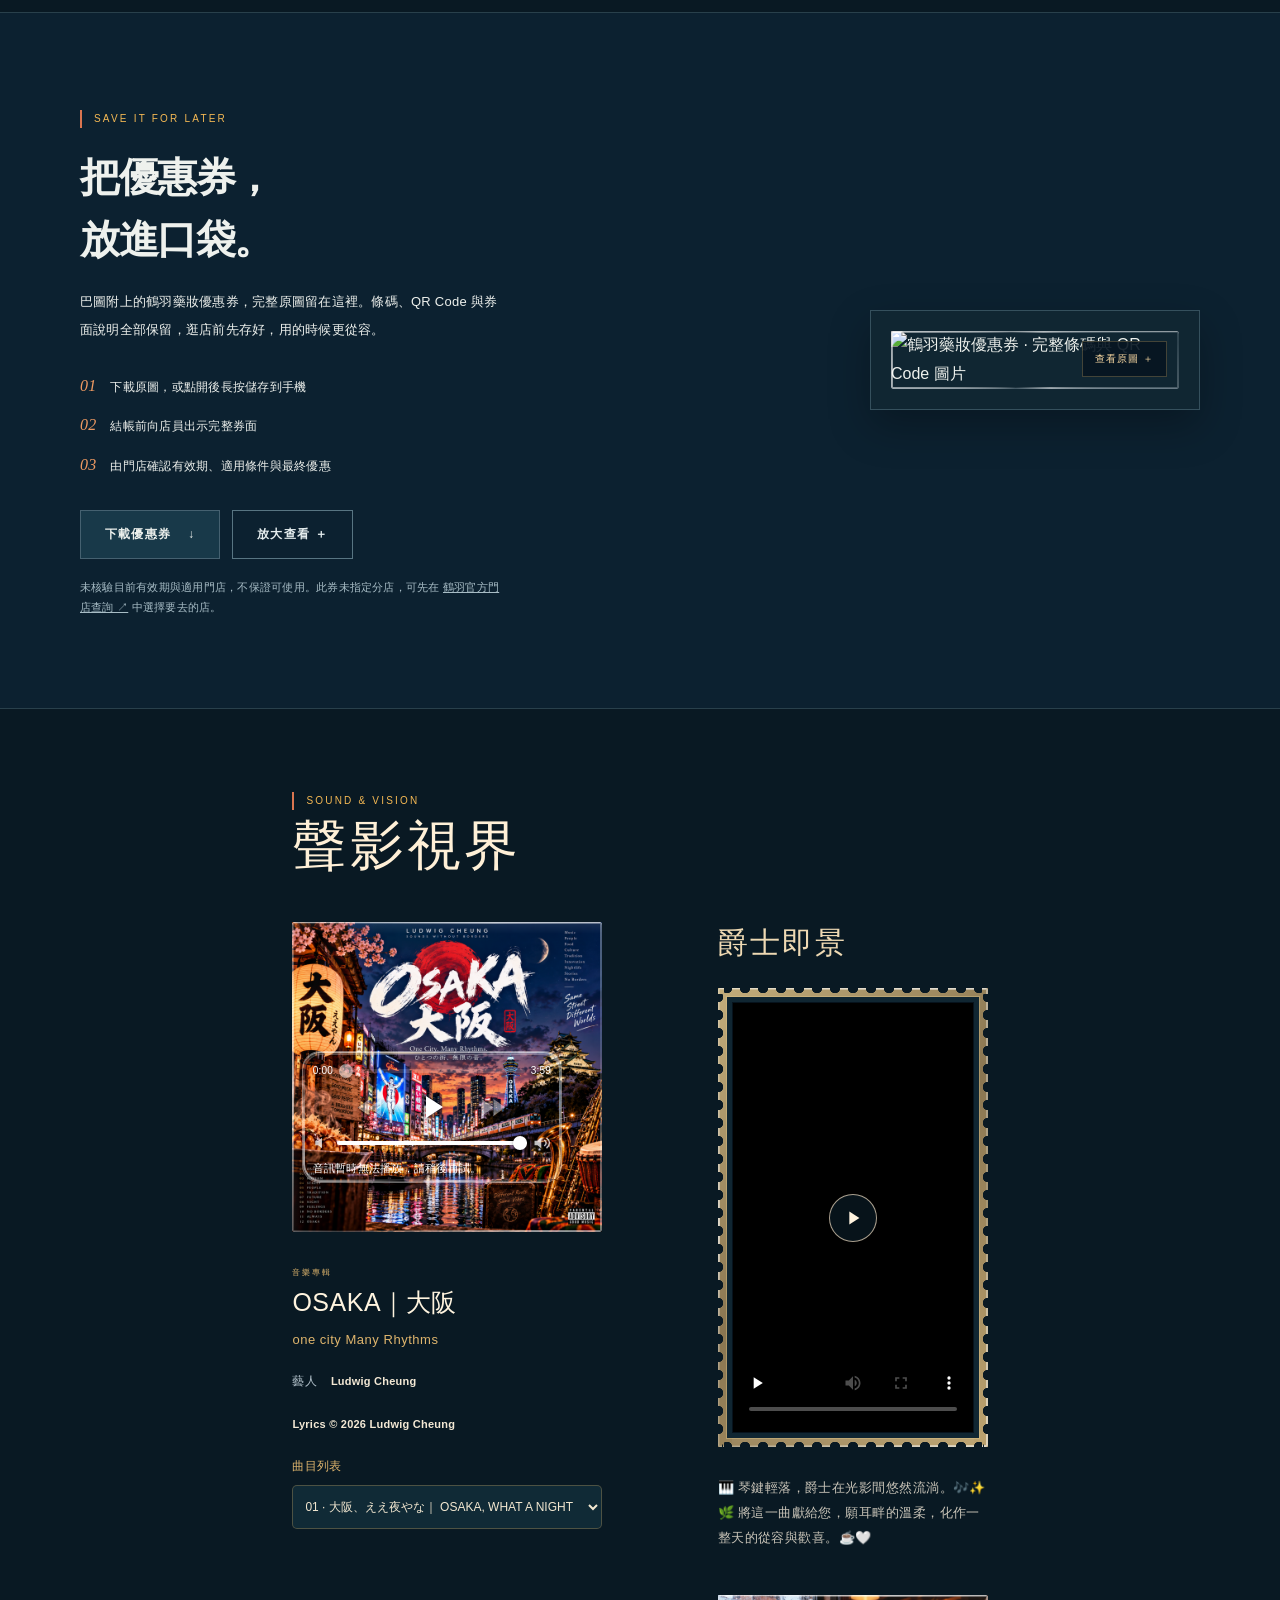
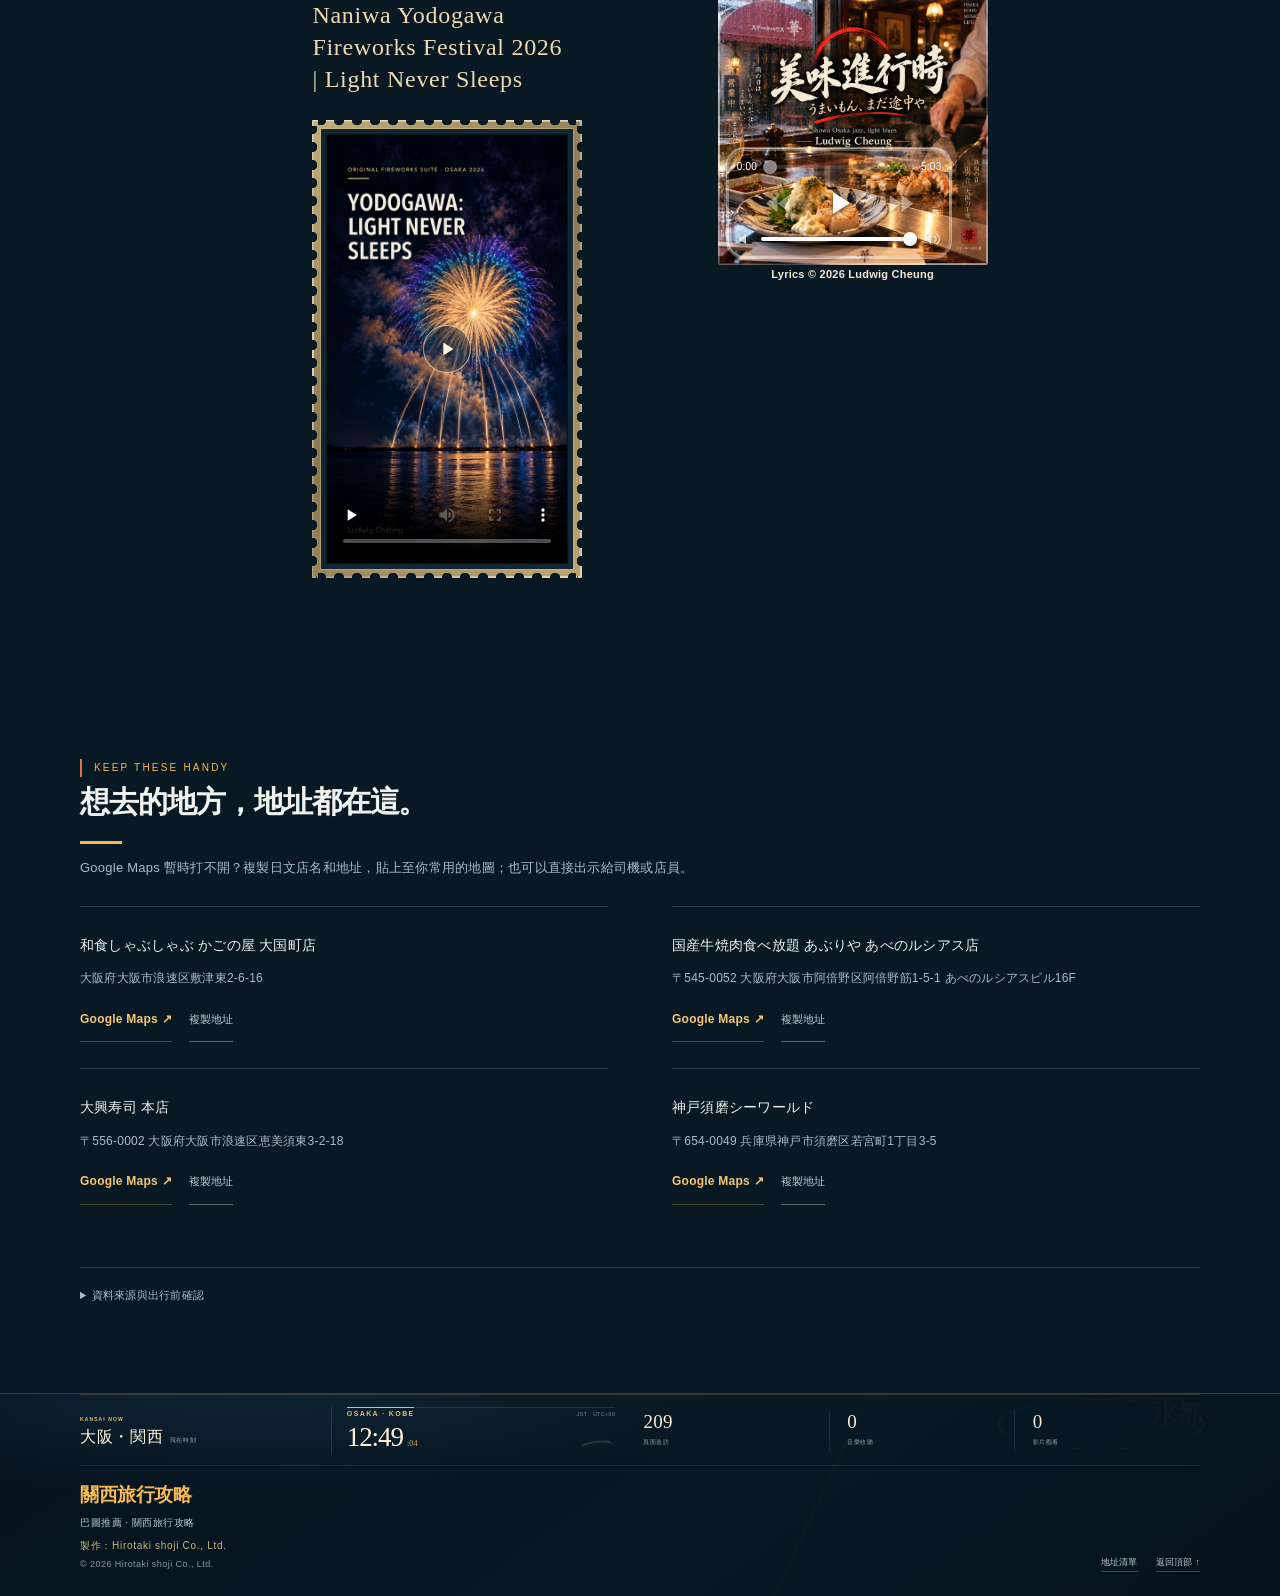
==== commit 2dcba684: "Fix mobile holiday overlays and add review index" ====
--- a/index.html
+++ b/index.html
@@ -1,5 +1,5 @@
 <!doctype html>
-<html lang="zh-Hant"><head><meta charset="utf-8"><meta name="viewport" content="width=device-width,initial-scale=1,viewport-fit=cover"><meta name="theme-color" content="#071c32"><meta name="description" content="關西旅行攻略，巴圖推薦。從大阪壽喜燒、烤肉與壽司，到神戶須磨海洋世界，附門店地址、地圖和原版鶴羽優惠券。"><meta name="referrer" content="strict-origin-when-cross-origin"><link rel="icon" href="data:,"><title>關西旅行攻略｜巴圖推薦</title><link rel="stylesheet" href="style.css?v=20261022-kansai-observatory-1"><link rel="stylesheet" href="seasonal-confirmed.css?v=20261022-1"><link rel="stylesheet" href="christmas-confirmed.css?v=20261022-1"><link rel="stylesheet" href="newyear-review.css?v=20261023-3"><link rel="stylesheet" href="japan-holidays.css?v=20261023-2"><script src="i18n.js?v=20261013-kansai-24" defer></script><script src="app.js?v=20261010-kansai-14" defer></script></head>
+<html lang="zh-Hant"><head><meta charset="utf-8"><meta name="viewport" content="width=device-width,initial-scale=1,viewport-fit=cover"><meta name="theme-color" content="#071c32"><meta name="description" content="關西旅行攻略，巴圖推薦。從大阪壽喜燒、烤肉與壽司，到神戶須磨海洋世界，附門店地址、地圖和原版鶴羽優惠券。"><meta name="referrer" content="strict-origin-when-cross-origin"><link rel="icon" href="data:,"><title>關西旅行攻略｜巴圖推薦</title><link rel="stylesheet" href="style.css?v=20261022-kansai-observatory-1"><link rel="stylesheet" href="seasonal-confirmed.css?v=20261022-1"><link rel="stylesheet" href="christmas-confirmed.css?v=20261022-1"><link rel="stylesheet" href="newyear-review.css?v=20261023-3"><link rel="stylesheet" href="japan-holidays.css?v=20261023-3"><script src="i18n.js?v=20261013-kansai-24" defer></script><script src="app.js?v=20261010-kansai-14" defer></script></head>
 <body><a class="skip" href="#main">跳到正文</a>
 <header class="site-nav"><div class="wrap nav-inner"><a class="brand" href="#top" aria-label="關西旅行攻略首頁"><strong>關西旅行攻略</strong><span>巴圖推薦</span></a><div class="language-switch"><label for="language-select" aria-label="Language"><span aria-hidden="true">◎</span></label><select id="language-select" aria-label="Language"><option value="zh">正體中文</option><option value="en">English</option><option value="ja">日本語</option><option value="ko">한국어</option><option value="es">Español</option><option value="de">Deutsch</option><option value="fr">Français</option><option value="it">Italiano</option><option value="ar">العربية</option><option value="th">ไทย</option></select></div><nav class="nav-links" aria-label="攻略導航"><a href="#food">尋味大阪</a><a href="#sea">去看海</a><a href="#shopping">藥妝小記</a><a class="coupon-nav" href="#coupon">收藏優惠券 ↗</a></nav></div></header>
 <main id="main"><section id="top" class="hero" aria-labelledby="page-title"><div class="wrap hero-inner"><div class="hero-copy"><div class="eyebrow">A LITTLE GUIDE TO KANSAI</div><h1 id="page-title">關西<span>慢遊手記</span></h1><div class="hero-subtitle">巴圖推薦</div><div class="guide-thanks"><p><span>如果這份攻略對您有所幫助，別忘了在您報名的網站上，給</span><strong><bdi>巴（BAさん）</bdi></strong><span>留下一個好評。感謝大家的支持！</span></p><div class="review-platforms"><p>請選擇您所報名的平台，登入後找到本次行程訂單，依平台規則留下評價。</p><p class="review-platform-note">以下連結會開啟平台首頁或訂單查詢頁，並非直接評價頁。</p><div class="review-platform-links"><a href="https://www.kkday.com/zh-tw" target="_blank" rel="noopener noreferrer"><bdi>KKday</bdi> <span aria-hidden="true">↗</span></a><a href="https://www.klook.com/zh-TW/" target="_blank" rel="noopener noreferrer"><bdi>Klook</bdi> <span aria-hidden="true">↗</span></a><a href="https://tw.trip.com/passport/ordersearch/?curr=TWD&amp;locale=zh-TW" target="_blank" rel="noopener noreferrer"><bdi>Trip.com</bdi> <span aria-hidden="true">↗</span></a></div></div></div><p>大阪的好滋味，值得坐下來慢慢嘗；神戶的海，值得空出一天去看看。跟著巴圖的口袋清單隨心走，想去的地方和用得上的小提醒，這裡都替你收好了。</p><div class="hero-actions"><a class="button gold" href="#food">翻開這份手記 <span aria-hidden="true">↓</span></a><a class="text-link" href="#addresses">地址隨身帶 <span aria-hidden="true">↗</span></a></div><div class="hero-notes"><span>OSAKA · KOBE</span><span>美食 / 看海 / 藥妝</span><span>隨心走，慢慢逛</span></div></div><figure class="hero-art"><img src="assets/header-original.png?v=20261010-unbranded" width="1254" height="1254" alt="大阪封面：道頓堀夜景、燈籠、大阪城與城市音樂元素" fetchpriority="high"><figcaption><span>SAME STREET, DIFFERENT WORLDS</span><span>封面</span></figcaption></figure></div></section>
--- a/japan-holidays.css
+++ b/japan-holidays.css
@@ -77,9 +77,9 @@
 
 @media(max-width:680px){
   .seasonal-jp-crest i{top:26%;left:7px;width:42px}.seasonal-jp-crest i.is-right{right:7px;bottom:23%}
-  .seasonal-jp-horizon{bottom:calc(54px + env(safe-area-inset-bottom));height:60px}.seasonal-jp-horizon i{width:48px;height:32px}
+  .seasonal-jp-horizon{bottom:calc(74px + env(safe-area-inset-bottom));height:60px}.seasonal-jp-horizon i{width:48px;height:32px}
   .seasonal-caption-japanholiday,.seasonal-caption-obon{top:112px;right:10px;width:min(275px,calc(100vw - 20px));padding:8px 10px 9px}.seasonal-caption-japanholiday strong{font-size:20px}.seasonal-caption-japanholiday.holiday-constitution strong,.seasonal-caption-japanholiday.holiday-respect strong{font-size:17px}.seasonal-caption-obon strong{font-size:23px}
-  .seasonal-obon-lantern{top:107px;width:22px;height:34px}.seasonal-obon-procession{bottom:calc(51px + env(safe-area-inset-bottom));width:100vw;height:66px}.seasonal-obon-yokai{width:43px;height:55px}.seasonal-obon-yokai:nth-child(1){left:-5px}.seasonal-obon-yokai:nth-child(2){left:45px}.seasonal-obon-yokai:nth-child(3){display:none}.seasonal-obon-yokai:nth-child(4){right:45px}.seasonal-obon-yokai:nth-child(5){display:none}.seasonal-obon-yokai:nth-child(6){right:-5px}.seasonal-obon-yokai b{font-size:23px}.seasonal-obon-yokai small{font-size:7px}.seasonal-obon-riverlight{bottom:calc(52px + env(safe-area-inset-bottom))}
+  .seasonal-obon-lantern{top:107px;width:22px;height:34px}.seasonal-obon-procession{bottom:calc(78px + env(safe-area-inset-bottom));width:100vw;height:66px}.seasonal-obon-yokai{width:43px;height:55px}.seasonal-obon-yokai:nth-child(1){left:-5px}.seasonal-obon-yokai:nth-child(2){left:45px}.seasonal-obon-yokai:nth-child(3){display:none}.seasonal-obon-yokai:nth-child(4){right:45px}.seasonal-obon-yokai:nth-child(5){display:none}.seasonal-obon-yokai:nth-child(6){right:-5px}.seasonal-obon-yokai b{font-size:23px}.seasonal-obon-yokai small{font-size:7px}.seasonal-obon-riverlight{bottom:calc(72px + env(safe-area-inset-bottom))}
 }
 @media(prefers-reduced-motion:reduce){
   .seasonal-theme-japanholiday .seasonal-jp-motifs,.seasonal-theme-obon .seasonal-obon-fireflies{display:none}.seasonal-theme-obon .seasonal-obon-lantern,.seasonal-theme-obon .seasonal-obon-yokai{animation:none!important}
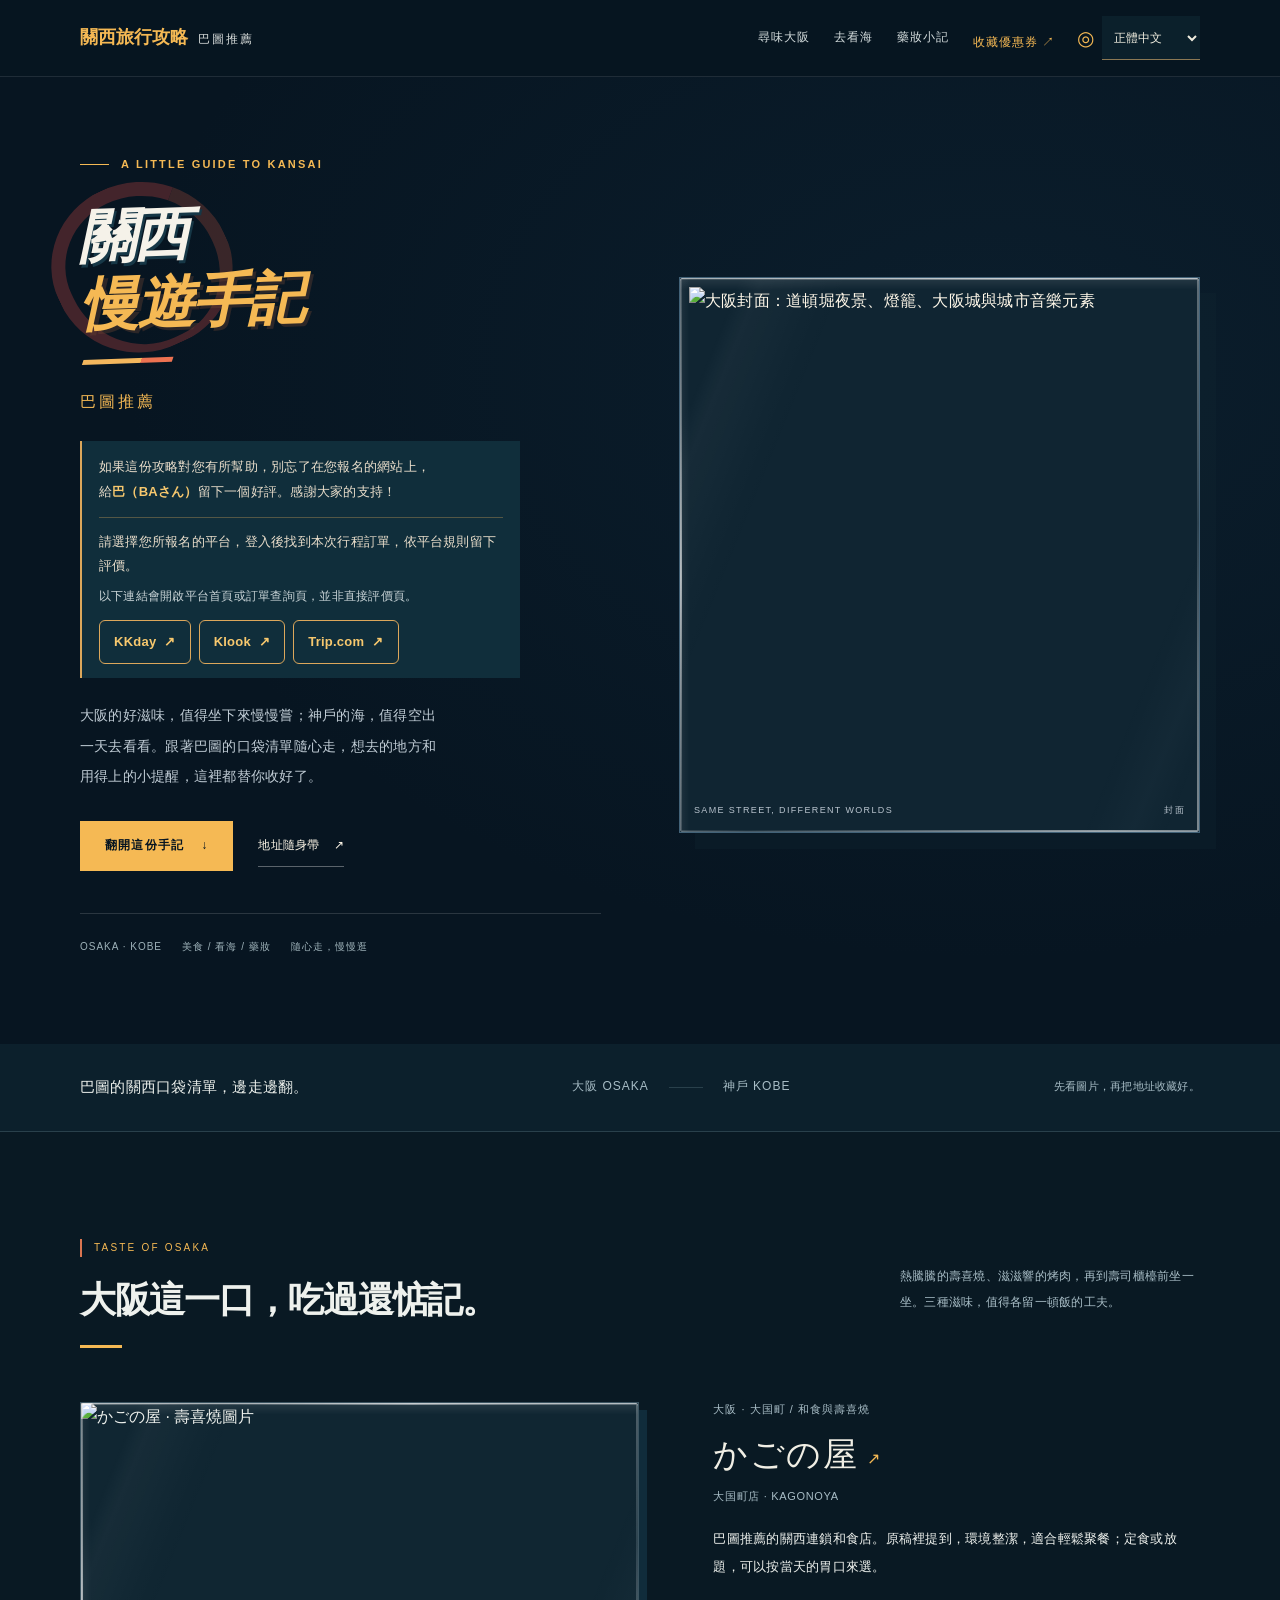
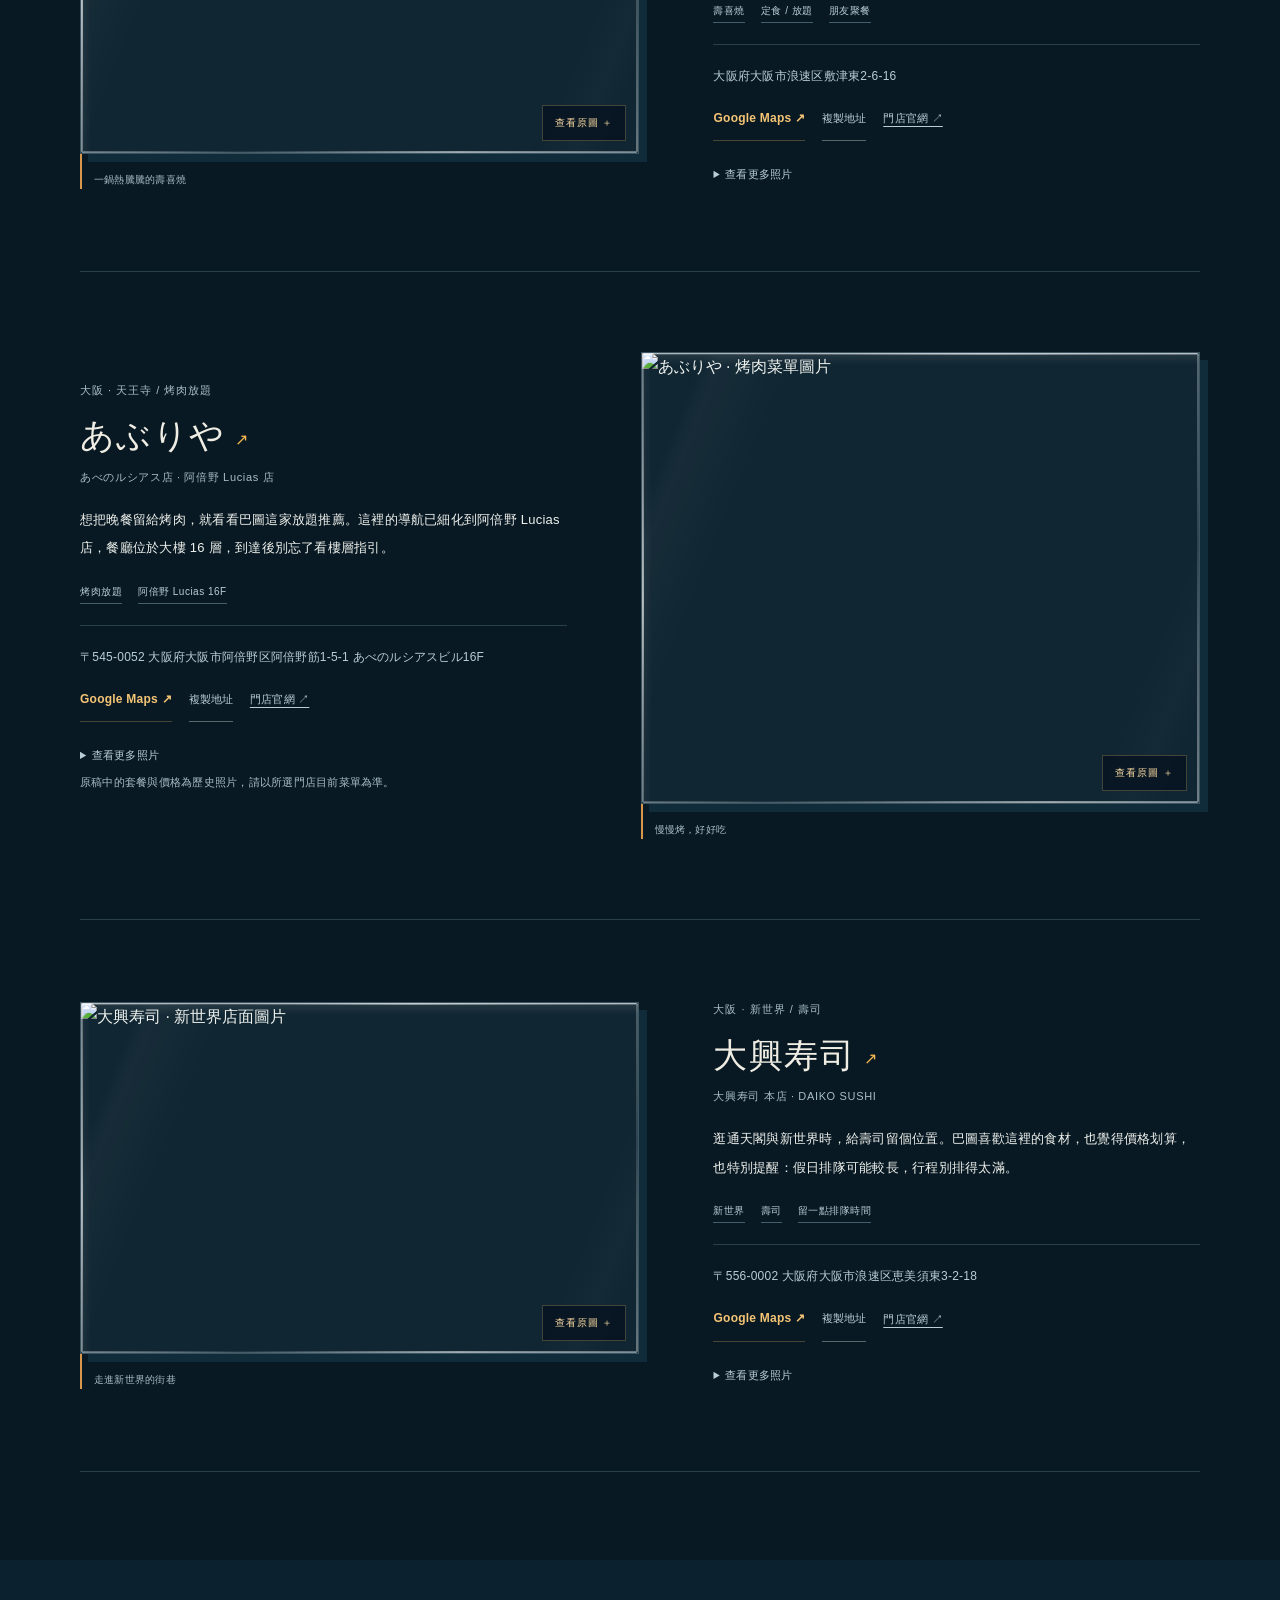
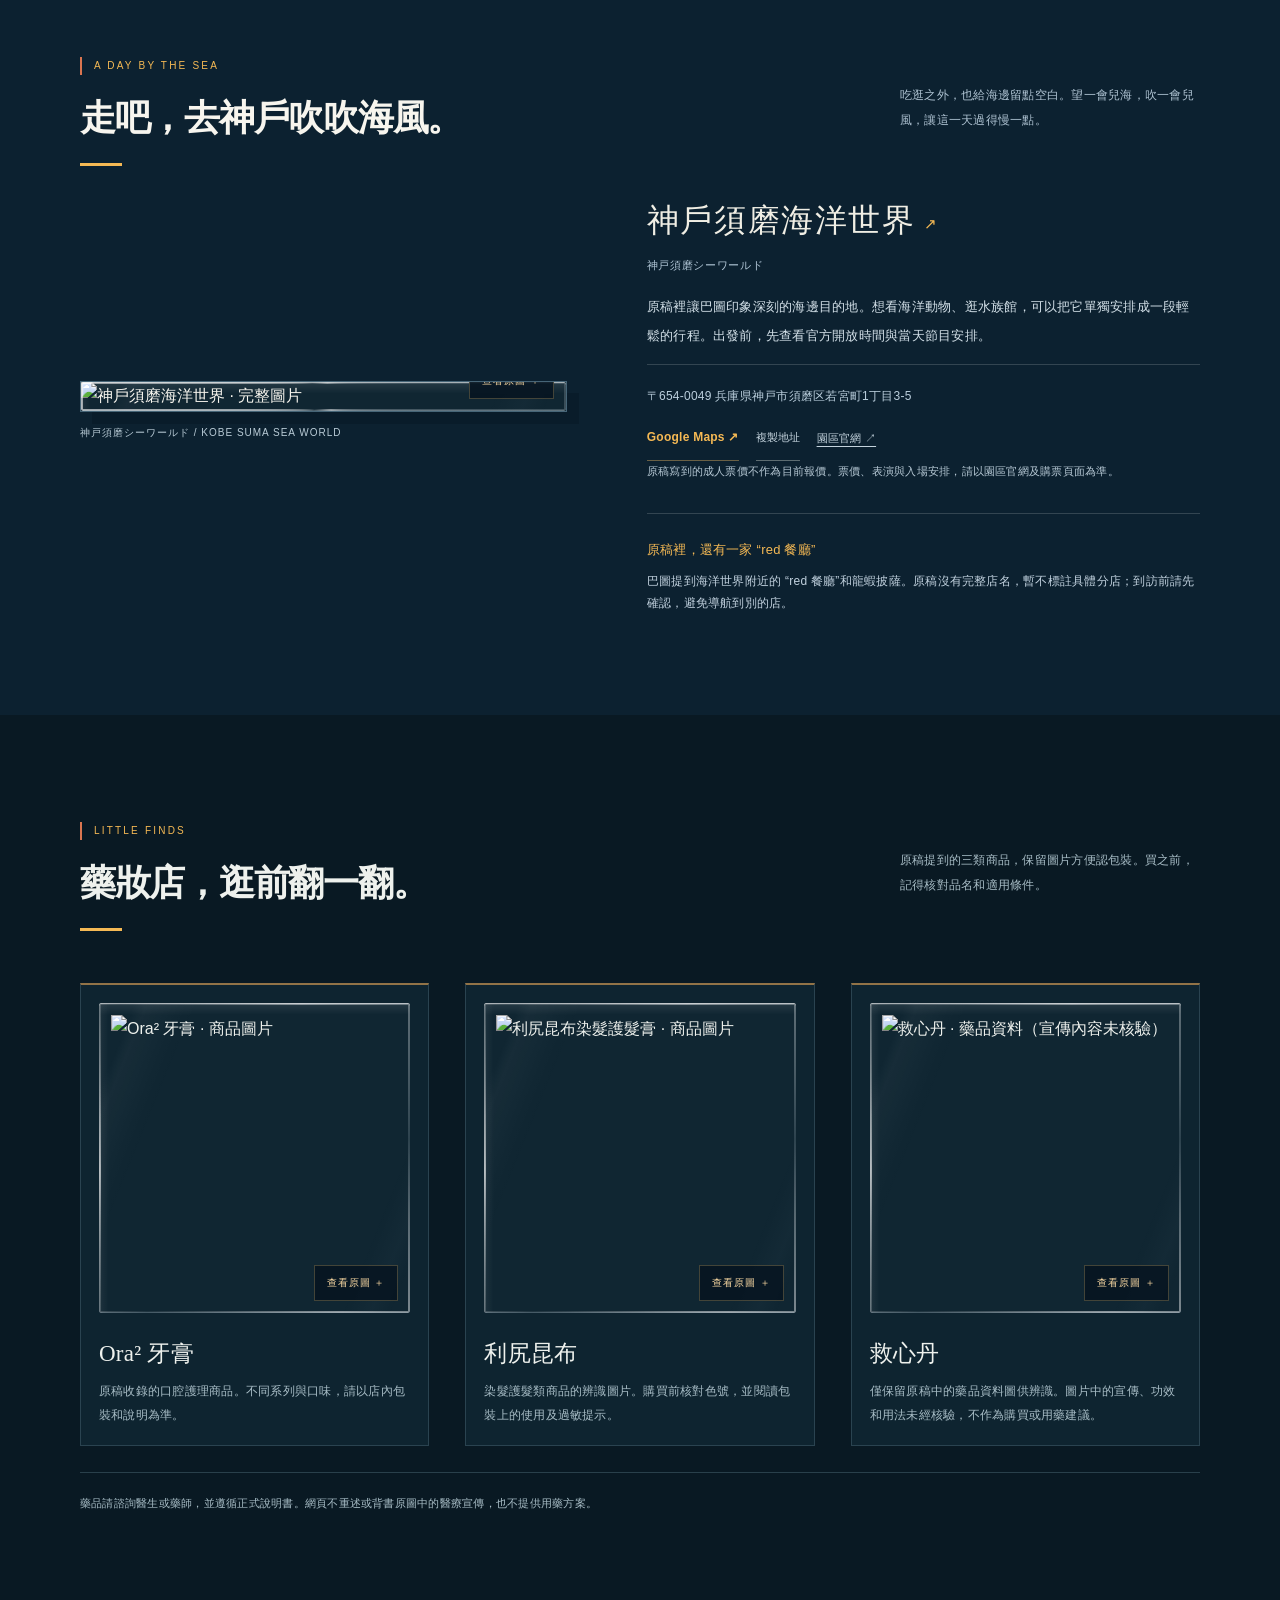
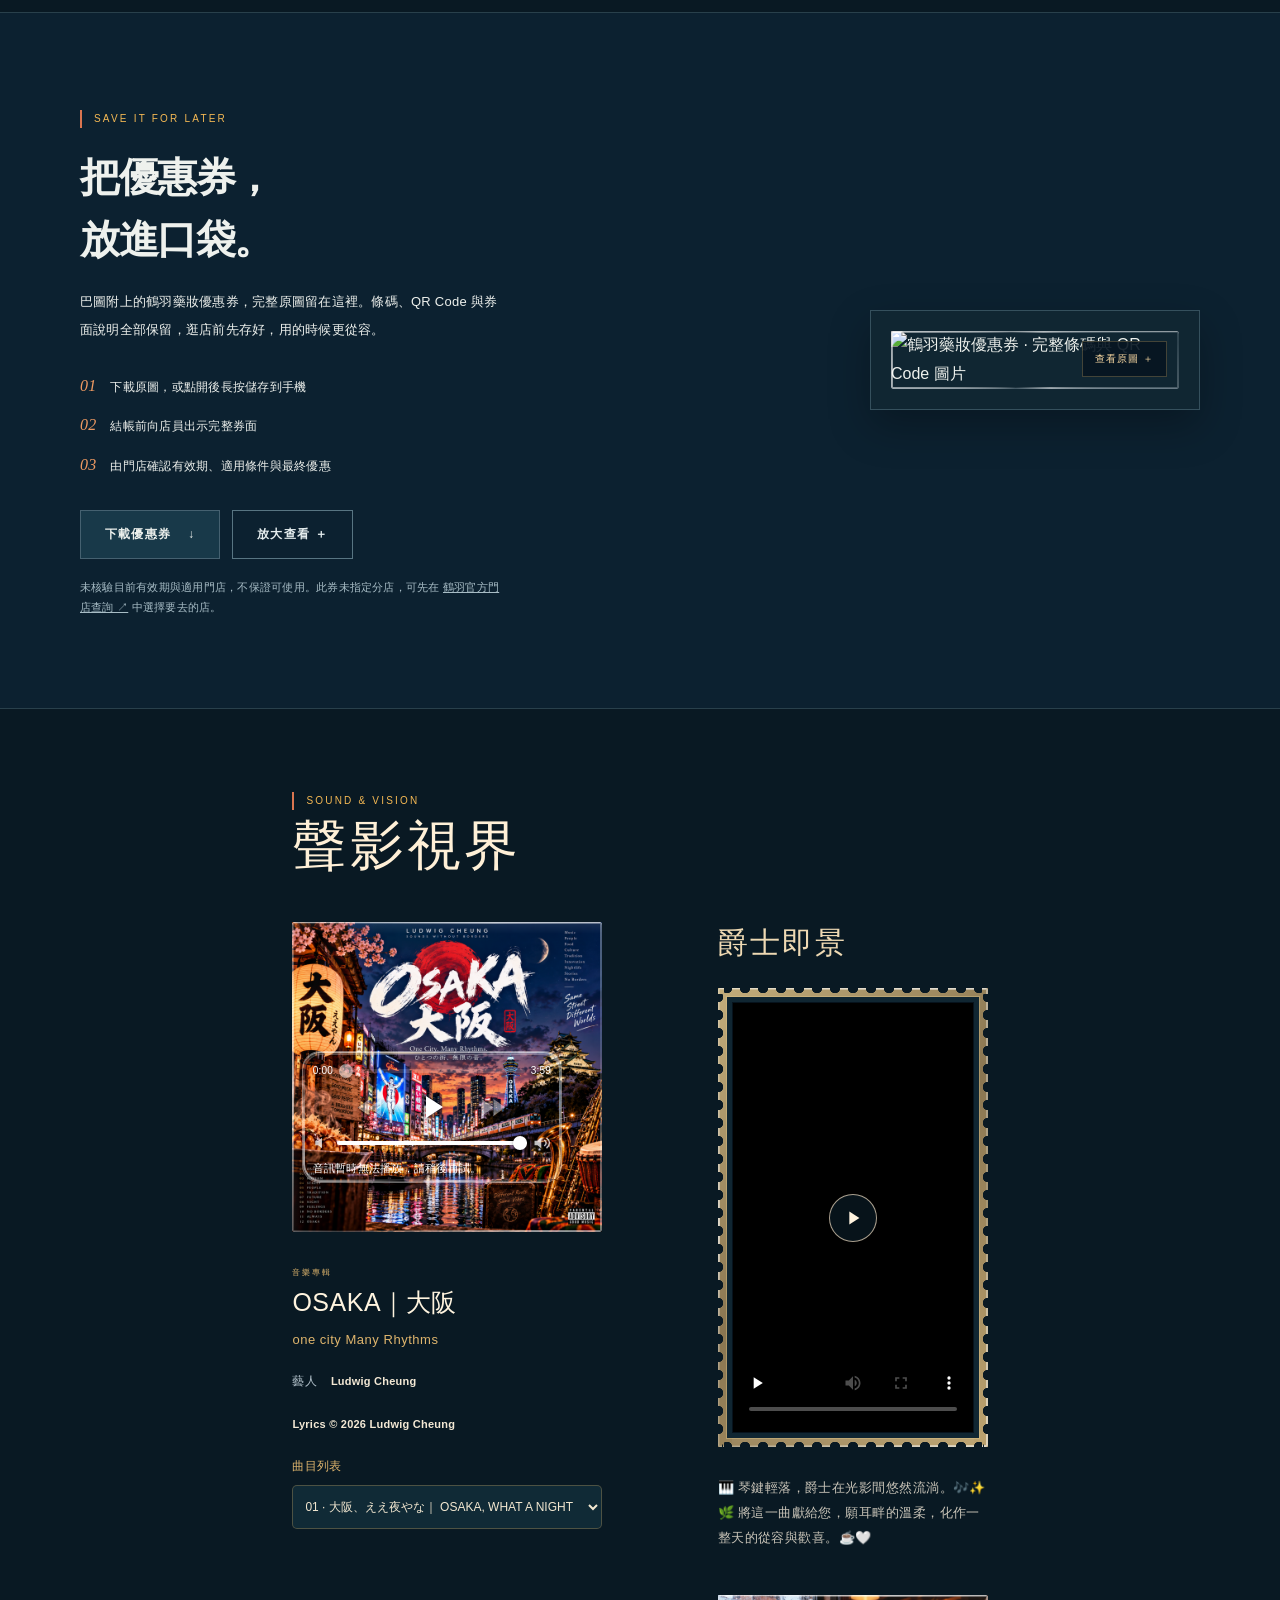
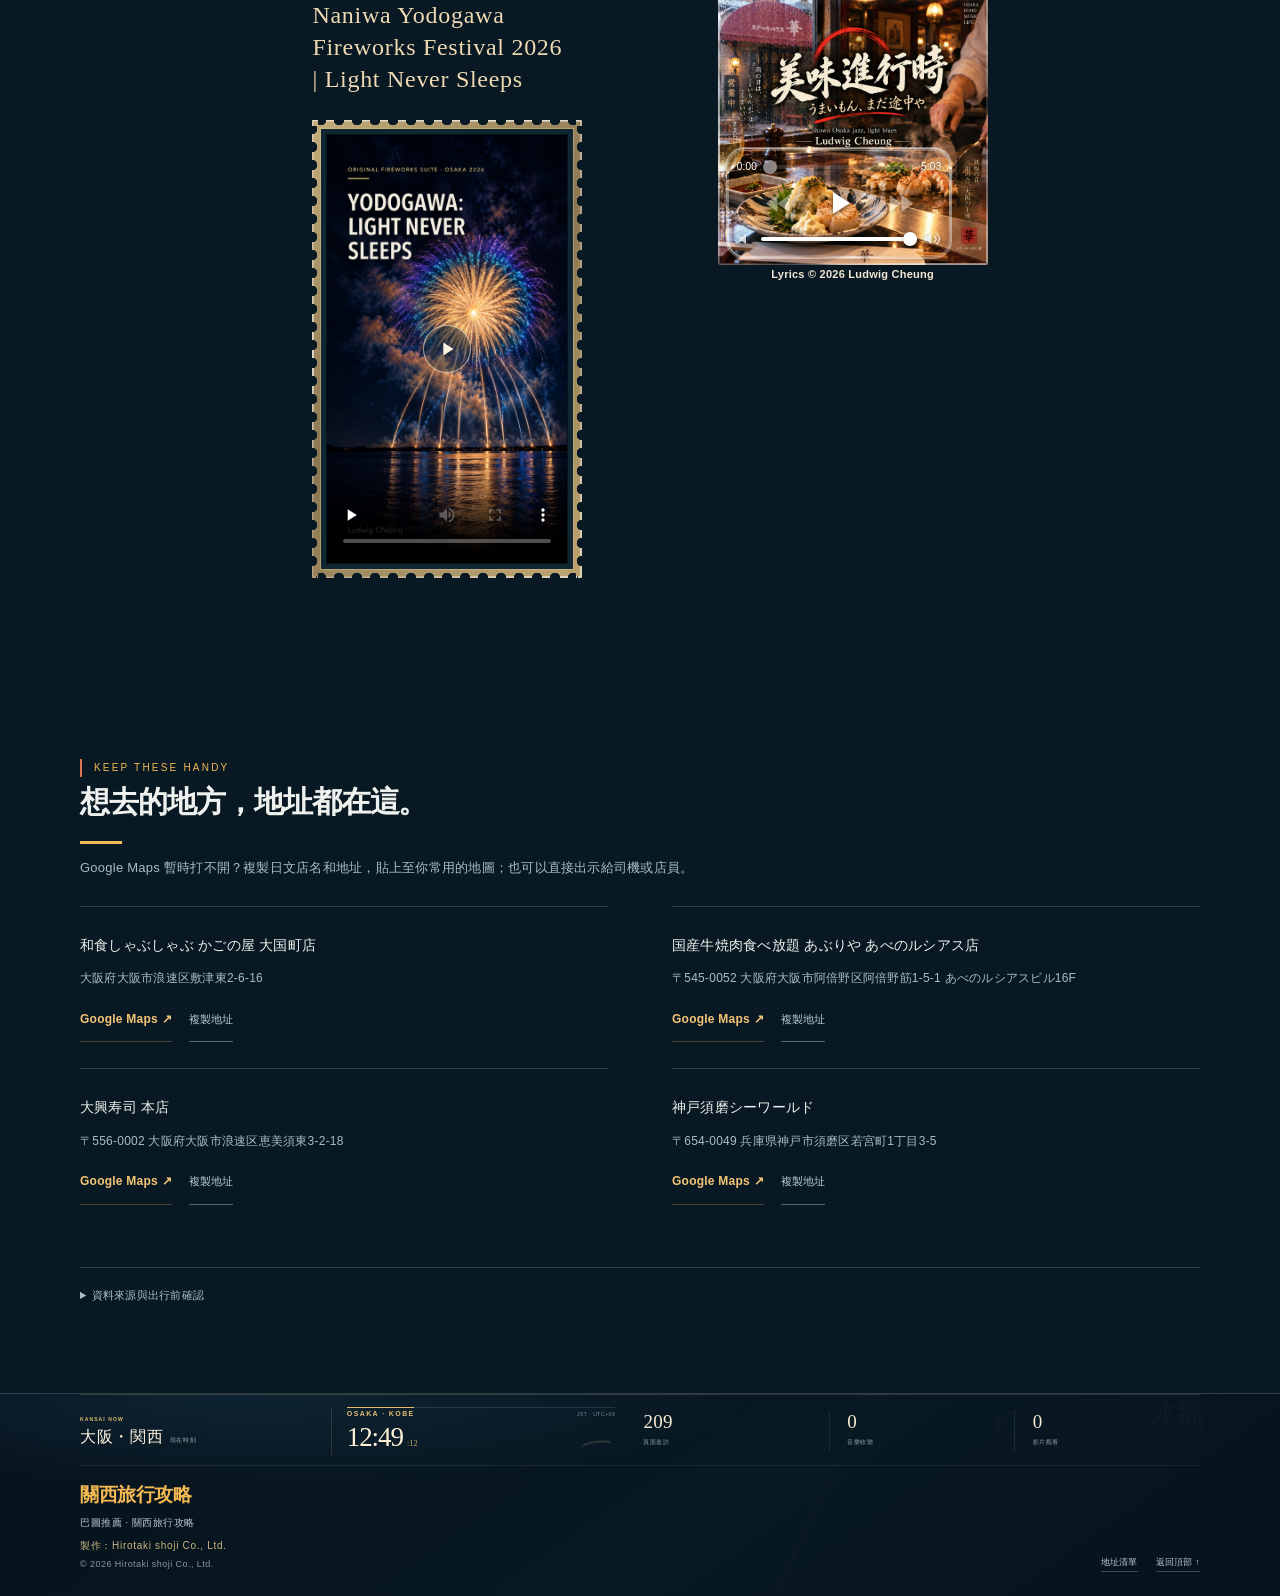
==== commit 5da6ec8a: "Upgrade Obon night parade artwork" ====
--- a/index.html
+++ b/index.html
@@ -1,5 +1,5 @@
 <!doctype html>
-<html lang="zh-Hant"><head><meta charset="utf-8"><meta name="viewport" content="width=device-width,initial-scale=1,viewport-fit=cover"><meta name="theme-color" content="#071c32"><meta name="description" content="關西旅行攻略，巴圖推薦。從大阪壽喜燒、烤肉與壽司，到神戶須磨海洋世界，附門店地址、地圖和原版鶴羽優惠券。"><meta name="referrer" content="strict-origin-when-cross-origin"><link rel="icon" href="data:,"><title>關西旅行攻略｜巴圖推薦</title><link rel="stylesheet" href="style.css?v=20261022-kansai-observatory-1"><link rel="stylesheet" href="seasonal-confirmed.css?v=20261022-1"><link rel="stylesheet" href="christmas-confirmed.css?v=20261022-1"><link rel="stylesheet" href="newyear-review.css?v=20261023-3"><link rel="stylesheet" href="japan-holidays.css?v=20261023-3"><script src="i18n.js?v=20261013-kansai-24" defer></script><script src="app.js?v=20261010-kansai-14" defer></script></head>
+<html lang="zh-Hant"><head><meta charset="utf-8"><meta name="viewport" content="width=device-width,initial-scale=1,viewport-fit=cover"><meta name="theme-color" content="#071c32"><meta name="description" content="關西旅行攻略，巴圖推薦。從大阪壽喜燒、烤肉與壽司，到神戶須磨海洋世界，附門店地址、地圖和原版鶴羽優惠券。"><meta name="referrer" content="strict-origin-when-cross-origin"><link rel="icon" href="data:,"><title>關西旅行攻略｜巴圖推薦</title><link rel="stylesheet" href="style.css?v=20261022-kansai-observatory-1"><link rel="stylesheet" href="seasonal-confirmed.css?v=20261022-1"><link rel="stylesheet" href="christmas-confirmed.css?v=20261022-1"><link rel="stylesheet" href="newyear-review.css?v=20261023-3"><link rel="stylesheet" href="japan-holidays.css?v=20261023-4"><script src="i18n.js?v=20261013-kansai-24" defer></script><script src="app.js?v=20261010-kansai-14" defer></script></head>
 <body><a class="skip" href="#main">跳到正文</a>
 <header class="site-nav"><div class="wrap nav-inner"><a class="brand" href="#top" aria-label="關西旅行攻略首頁"><strong>關西旅行攻略</strong><span>巴圖推薦</span></a><div class="language-switch"><label for="language-select" aria-label="Language"><span aria-hidden="true">◎</span></label><select id="language-select" aria-label="Language"><option value="zh">正體中文</option><option value="en">English</option><option value="ja">日本語</option><option value="ko">한국어</option><option value="es">Español</option><option value="de">Deutsch</option><option value="fr">Français</option><option value="it">Italiano</option><option value="ar">العربية</option><option value="th">ไทย</option></select></div><nav class="nav-links" aria-label="攻略導航"><a href="#food">尋味大阪</a><a href="#sea">去看海</a><a href="#shopping">藥妝小記</a><a class="coupon-nav" href="#coupon">收藏優惠券 ↗</a></nav></div></header>
 <main id="main"><section id="top" class="hero" aria-labelledby="page-title"><div class="wrap hero-inner"><div class="hero-copy"><div class="eyebrow">A LITTLE GUIDE TO KANSAI</div><h1 id="page-title">關西<span>慢遊手記</span></h1><div class="hero-subtitle">巴圖推薦</div><div class="guide-thanks"><p><span>如果這份攻略對您有所幫助，別忘了在您報名的網站上，給</span><strong><bdi>巴（BAさん）</bdi></strong><span>留下一個好評。感謝大家的支持！</span></p><div class="review-platforms"><p>請選擇您所報名的平台，登入後找到本次行程訂單，依平台規則留下評價。</p><p class="review-platform-note">以下連結會開啟平台首頁或訂單查詢頁，並非直接評價頁。</p><div class="review-platform-links"><a href="https://www.kkday.com/zh-tw" target="_blank" rel="noopener noreferrer"><bdi>KKday</bdi> <span aria-hidden="true">↗</span></a><a href="https://www.klook.com/zh-TW/" target="_blank" rel="noopener noreferrer"><bdi>Klook</bdi> <span aria-hidden="true">↗</span></a><a href="https://tw.trip.com/passport/ordersearch/?curr=TWD&amp;locale=zh-TW" target="_blank" rel="noopener noreferrer"><bdi>Trip.com</bdi> <span aria-hidden="true">↗</span></a></div></div></div><p>大阪的好滋味，值得坐下來慢慢嘗；神戶的海，值得空出一天去看看。跟著巴圖的口袋清單隨心走，想去的地方和用得上的小提醒，這裡都替你收好了。</p><div class="hero-actions"><a class="button gold" href="#food">翻開這份手記 <span aria-hidden="true">↓</span></a><a class="text-link" href="#addresses">地址隨身帶 <span aria-hidden="true">↗</span></a></div><div class="hero-notes"><span>OSAKA · KOBE</span><span>美食 / 看海 / 藥妝</span><span>隨心走，慢慢逛</span></div></div><figure class="hero-art"><img src="assets/header-original.png?v=20261010-unbranded" width="1254" height="1254" alt="大阪封面：道頓堀夜景、燈籠、大阪城與城市音樂元素" fetchpriority="high"><figcaption><span>SAME STREET, DIFFERENT WORLDS</span><span>封面</span></figcaption></figure></div></section>
@@ -18,4 +18,4 @@
 <footer class="site-footer"><div class="wrap"><section class="kansai-observatory" id="kansai-observatory" aria-labelledby="kansai-now-title"><div class="kansai-observatory-intro"><span class="kansai-observatory-kicker">KANSAI NOW</span><h2 id="kansai-now-title"><b lang="ja">大阪・関西</b><span lang="ja">現在時刻</span></h2><p data-metric-copy="intro">從淀川水面到大阪燈火，記下此刻的城市節奏。</p></div><div class="kansai-clock"><div class="kansai-clock-place"><span>OSAKA · KOBE</span><small>JST · UTC+09</small></div><time id="osaka-time" class="kansai-clock-time"><span id="osaka-time-hour-minute">--:--</span><span id="osaka-time-seconds">:--</span></time><div class="kansai-clock-meta"><span id="osaka-date">—</span><span lang="ja">水都・浪速</span></div></div><div class="kansai-metrics" role="group" aria-labelledby="kansai-now-title"><div class="kansai-metrics-grid"><article class="kansai-metric"><span class="kansai-metric-index">01</span><strong id="kansai-visits" class="kansai-metric-value">208</strong><span data-metric-copy="visits">頁面造訪</span></article><article class="kansai-metric"><span class="kansai-metric-index">02</span><strong id="kansai-music-plays" class="kansai-metric-value">0</strong><span data-metric-copy="music">音樂收聽</span></article><article class="kansai-metric"><span class="kansai-metric-index">03</span><strong id="kansai-video-views" class="kansai-metric-value">0</strong><span data-metric-copy="video">影片觀看</span></article></div><div class="kansai-metrics-foot"><span class="kansai-metrics-status"><i aria-hidden="true"></i><span id="kansai-counter-status" data-metric-copy="loading">正在讀取</span></span><span class="kansai-metrics-scope" id="kansai-counter-scope">SITE · GLOBAL</span></div></div></section><div class="footer-inner"><div><div class="footer-title">關西旅行攻略</div><p>巴圖推薦 · 關西旅行攻略</p><p class="production-credit">製作：Hirotaki shoji Co., Ltd.</p><p class="copyright">© 2026 Hirotaki shoji Co., Ltd.</p></div><div class="footer-links"><a href="#addresses">地址清單</a><a href="#top">返回頂部 ↑</a></div></div></div></footer>
 <div class="mobile-bar" aria-label="常用操作"><a href="#addresses">查看地址</a><a href="assets/original-35.jpeg" download="鹤羽优惠券_原图.jpeg">下載優惠券 ↓</a></div><div class="toast" id="toast" role="status" aria-live="polite"></div>
 <dialog id="image-dialog" class="image-dialog" aria-labelledby="dialog-title"><div class="dialog-top"><h2 id="dialog-title">原圖</h2><button id="dialog-close" class="dialog-close" aria-label="關閉原圖">關閉 ×</button></div><div class="dialog-content"><img id="dialog-image" alt="原圖"></div><div class="dialog-bottom"><span>手機可長按原圖儲存。原圖中的價格、宣傳與優惠條件請向商家確認。</span><a id="dialog-download" href="assets/original-35.jpeg" download>下載原圖 ↓</a></div></dialog>
-<script src="video-player.js?v=20261020-2" defer></script><script src="track-player.js?v=20261012-kansai-22-final" defer></script><script src="glass-interaction.js?v=20261012-kansai-22" defer></script><script src="audio-player.js?v=20261013-kansai-24-final" defer></script><script src="site-metrics-backend.js?v=20261023-global-metrics-2" defer></script><script src="site-metrics.js?v=20261023-global-metrics-2" defer></script><script src="seasonal-effects.js?v=20261023-japan-holidays-2" defer></script><script src="newyear-fireworks.js?v=20261023-6" defer></script><script src="seasonal-audio.js?v=20261023-global-metrics-1" defer></script><script src="newyear-audio.js?v=20261023-2" defer></script></body></html>
+<script src="video-player.js?v=20261020-2" defer></script><script src="track-player.js?v=20261012-kansai-22-final" defer></script><script src="glass-interaction.js?v=20261012-kansai-22" defer></script><script src="audio-player.js?v=20261013-kansai-24-final" defer></script><script src="site-metrics-backend.js?v=20261023-global-metrics-2" defer></script><script src="site-metrics.js?v=20261023-global-metrics-2" defer></script><script src="seasonal-effects.js?v=20261023-japan-holidays-3" defer></script><script src="newyear-fireworks.js?v=20261023-6" defer></script><script src="seasonal-audio.js?v=20261023-global-metrics-1" defer></script><script src="newyear-audio.js?v=20261023-2" defer></script></body></html>
--- a/japan-holidays.css
+++ b/japan-holidays.css
@@ -63,26 +63,28 @@
 .seasonal-obon-lantern{position:absolute;left:var(--lantern-x);top:84px;width:clamp(24px,2.6vw,36px);height:clamp(38px,4vw,56px);border:1px solid #f2c56f75;border-radius:46% 46% 42% 42%;background:repeating-linear-gradient(90deg,#f8c86c28 0 4px,#8d27342e 4px 6px),radial-gradient(circle,#ffd982b8,#b837354e 64%,transparent 66%);box-shadow:0 0 14px #ffbb5f5c,inset 0 0 10px #ffe6a34a;transform:translateX(-50%) scale(var(--lantern-scale));transform-origin:50% -18px;animation:obonLanternSway 5.5s var(--lantern-delay) ease-in-out infinite}
 .seasonal-obon-lantern::before{content:"";position:absolute;left:50%;bottom:100%;width:1px;height:28px;background:#d6b47c4f}.seasonal-obon-lantern::after{content:"";position:absolute;left:34%;right:34%;top:100%;height:13px;background:linear-gradient(90deg,transparent,#e3b967a8,transparent);clip-path:polygon(0 0,100% 0,65% 100%,35% 100%)}
 .seasonal-obon-fireflies{inset:0}.seasonal-obon-fireflies i{position:absolute;left:var(--firefly-x);top:var(--firefly-y);width:3px;height:3px;border-radius:50%;background:#ffe48a;box-shadow:0 0 7px 2px #eab14f77;animation:obonFirefly 6.8s var(--firefly-delay) ease-in-out infinite}
-.seasonal-obon-procession{left:0;right:0;bottom:-10px;width:100vw;height:88px;opacity:.6}
-.seasonal-obon-yokai{position:absolute;bottom:0;display:grid;place-items:center;width:clamp(46px,5.2vw,66px);height:clamp(58px,6.4vw,78px);border:1px solid #e0b06e36;border-radius:52% 48% 38% 42%;background:linear-gradient(160deg,#28203fbd,#0a1b2bc7);box-shadow:0 7px 14px #0208135e,inset 0 0 18px #9a5a6b24;transform-origin:50% 100%;animation:obonYokaiWalk 4.8s var(--yokai-delay) ease-in-out infinite;font-style:normal}
-.seasonal-obon-yokai:nth-child(1){left:1.5%}.seasonal-obon-yokai:nth-child(2){left:7%}.seasonal-obon-yokai:nth-child(3){left:12.5%}.seasonal-obon-yokai:nth-child(4){right:12.5%}.seasonal-obon-yokai:nth-child(5){right:7%}.seasonal-obon-yokai:nth-child(6){right:1.5%}
-.seasonal-obon-yokai b{font:clamp(25px,3vw,39px)/1 "Apple Color Emoji","Segoe UI Emoji",sans-serif;filter:drop-shadow(0 2px 3px #02040a)}.seasonal-obon-yokai small{margin-top:2px;color:#eac685c9;font:500 9px/1 var(--serif);letter-spacing:.12em}
+.seasonal-obon-hitodama-field{inset:0;opacity:.78}.seasonal-obon-hitodama{position:absolute;left:var(--spirit-x);top:var(--spirit-y);width:clamp(9px,1vw,15px);height:clamp(18px,1.9vw,28px);border-radius:50% 50% 48% 52%;background:radial-gradient(circle at 48% 60%,#fffbd8 0 13%,#99ecff 22%,#61a7f4ab 48%,transparent 69%);box-shadow:0 0 9px #9cefff,0 0 22px #6594ea8a;transform-origin:50% 80%;animation:obonHitodama 7.2s var(--spirit-delay) ease-in-out infinite}.seasonal-obon-hitodama::after{content:"";position:absolute;left:23%;bottom:72%;width:64%;height:90%;border-radius:85% 15% 70% 30%;background:linear-gradient(25deg,transparent 12%,#8bdcffbf 46%,transparent 78%);transform:rotate(21deg)}
+.seasonal-obon-procession{left:-990px;bottom:5px;width:960px;height:206px;opacity:.97;transform-origin:50% 100%;will-change:transform;animation:obonNightParadeRoundTrip 46s -15s linear infinite}
+.seasonal-obon-yokai-pair{position:absolute;bottom:0;width:318px;height:212px;object-fit:contain;object-position:center bottom;filter:drop-shadow(0 9px 8px #020813a6) drop-shadow(0 0 10px #e8a65252);transform-origin:50% 100%;will-change:transform;animation:obonYokaiStride 1.1s var(--yokai-delay) ease-in-out infinite}
+.seasonal-obon-yokai-pair.is-kappa{left:0;--asset-face:1}.seasonal-obon-yokai-pair.is-chochin{left:321px;--asset-face:1;bottom:4px}.seasonal-obon-yokai-pair.is-kitsune{left:642px;--asset-face:-1;bottom:1px}
 .seasonal-obon-riverlight{left:0;right:0;bottom:0;height:45px;background:linear-gradient(180deg,transparent,#d9924610),repeating-linear-gradient(90deg,transparent 0 7%,#e8ba6522 9%,transparent 11% 18%);filter:blur(.3px)}
 .seasonal-caption-obon{top:96px;border-color:#d5a05b38;border-right-color:#e2b567;background:linear-gradient(100deg,transparent,#171629e8);max-width:365px}.seasonal-caption-obon strong{color:#f0c379;font-family:"Hiragino Mincho ProN","Yu Mincho",Georgia,serif;font-size:clamp(25px,2.7vw,36px);letter-spacing:.08em;text-shadow:0 0 11px #e19b4d4c}.seasonal-caption-obon .seasonal-label-date{color:#e8be78}
 
 @keyframes holidayMotifFloat{0%,100%{transform:translate(-50%,-50%) scale(var(--motif-scale));opacity:.38}50%{transform:translate(-50%,calc(-50% - 9px)) scale(var(--motif-scale));opacity:.76}}
 @keyframes obonLanternSway{0%,100%{transform:translateX(-50%) scale(var(--lantern-scale)) rotate(-2deg)}50%{transform:translateX(-50%) scale(var(--lantern-scale)) rotate(2.5deg)}}
 @keyframes obonFirefly{0%,100%{transform:translate(0,0) scale(.6);opacity:.18}30%{transform:translate(9px,-7px) scale(1);opacity:.86}67%{transform:translate(-5px,-13px) scale(.8);opacity:.42}}
-@keyframes obonYokaiWalk{0%,100%{transform:translateY(0) rotate(-1deg)}45%{transform:translateY(-5px) rotate(1.5deg)}70%{transform:translateY(-1px) rotate(0)}}
+@keyframes obonHitodama{0%,100%{transform:translate(0,0) scale(var(--spirit-scale)) rotate(-4deg);opacity:.24}26%{transform:translate(9px,-14px) scale(var(--spirit-scale)) rotate(7deg);opacity:.88}61%{transform:translate(-7px,-25px) scale(var(--spirit-scale)) rotate(-8deg);opacity:.48}82%{transform:translate(4px,-9px) scale(var(--spirit-scale)) rotate(3deg);opacity:.72}}
+@keyframes obonNightParadeRoundTrip{0%{transform:translate3d(0,0,0) scaleX(1)}48.8%{transform:translate3d(calc(100vw + 990px),-10px,0) scaleX(1)}50%{transform:translate3d(calc(100vw + 990px),-10px,0) scaleX(-1)}98.8%{transform:translate3d(0,0,0) scaleX(-1)}100%{transform:translate3d(0,0,0) scaleX(1)}}
+@keyframes obonYokaiStride{0%,100%{transform:translateY(0) scaleX(var(--asset-face)) rotate(-.45deg)}46%{transform:translateY(-7px) scaleX(var(--asset-face)) rotate(.7deg)}72%{transform:translateY(-2px) scaleX(var(--asset-face)) rotate(0)}}
 
 @media(max-width:680px){
   .seasonal-jp-crest i{top:26%;left:7px;width:42px}.seasonal-jp-crest i.is-right{right:7px;bottom:23%}
   .seasonal-jp-horizon{bottom:calc(74px + env(safe-area-inset-bottom));height:60px}.seasonal-jp-horizon i{width:48px;height:32px}
   .seasonal-caption-japanholiday,.seasonal-caption-obon{top:112px;right:10px;width:min(275px,calc(100vw - 20px));padding:8px 10px 9px}.seasonal-caption-japanholiday strong{font-size:20px}.seasonal-caption-japanholiday.holiday-constitution strong,.seasonal-caption-japanholiday.holiday-respect strong{font-size:17px}.seasonal-caption-obon strong{font-size:23px}
-  .seasonal-obon-lantern{top:107px;width:22px;height:34px}.seasonal-obon-procession{bottom:calc(78px + env(safe-area-inset-bottom));width:100vw;height:66px}.seasonal-obon-yokai{width:43px;height:55px}.seasonal-obon-yokai:nth-child(1){left:-5px}.seasonal-obon-yokai:nth-child(2){left:45px}.seasonal-obon-yokai:nth-child(3){display:none}.seasonal-obon-yokai:nth-child(4){right:45px}.seasonal-obon-yokai:nth-child(5){display:none}.seasonal-obon-yokai:nth-child(6){right:-5px}.seasonal-obon-yokai b{font-size:23px}.seasonal-obon-yokai small{font-size:7px}.seasonal-obon-riverlight{bottom:calc(72px + env(safe-area-inset-bottom))}
+  .seasonal-obon-lantern{top:107px;width:22px;height:34px}.seasonal-obon-hitodama-field{opacity:.58}.seasonal-obon-procession{left:-576px;bottom:calc(76px + env(safe-area-inset-bottom));width:560px;height:125px;animation-duration:35s}.seasonal-obon-yokai-pair{width:186px;height:124px}.seasonal-obon-yokai-pair.is-chochin{left:187px;bottom:2px}.seasonal-obon-yokai-pair.is-kitsune{left:374px}.seasonal-obon-riverlight{bottom:calc(72px + env(safe-area-inset-bottom))}
 }
 @media(prefers-reduced-motion:reduce){
-  .seasonal-theme-japanholiday .seasonal-jp-motifs,.seasonal-theme-obon .seasonal-obon-fireflies{display:none}.seasonal-theme-obon .seasonal-obon-lantern,.seasonal-theme-obon .seasonal-obon-yokai{animation:none!important}
+  .seasonal-theme-japanholiday .seasonal-jp-motifs,.seasonal-theme-obon .seasonal-obon-fireflies,.seasonal-theme-obon .seasonal-obon-hitodama-field{display:none}.seasonal-theme-obon .seasonal-obon-lantern,.seasonal-theme-obon .seasonal-obon-yokai-pair{animation:none!important}.seasonal-theme-obon .seasonal-obon-procession{left:2vw;transform:scale(.72);transform-origin:left bottom;animation:none!important}
 }
 .seasonal-layer.is-low-data .seasonal-jp-motifs i:nth-child(n+6),.seasonal-layer.is-low-data .seasonal-obon-fireflies i:nth-child(n+7),.seasonal-layer.is-low-data .seasonal-obon-lantern:nth-child(even){display:none}
 .seasonal-layer.is-low-data .seasonal-jp-motifs,.seasonal-layer.is-low-data .seasonal-obon-fireflies{animation:none!important}
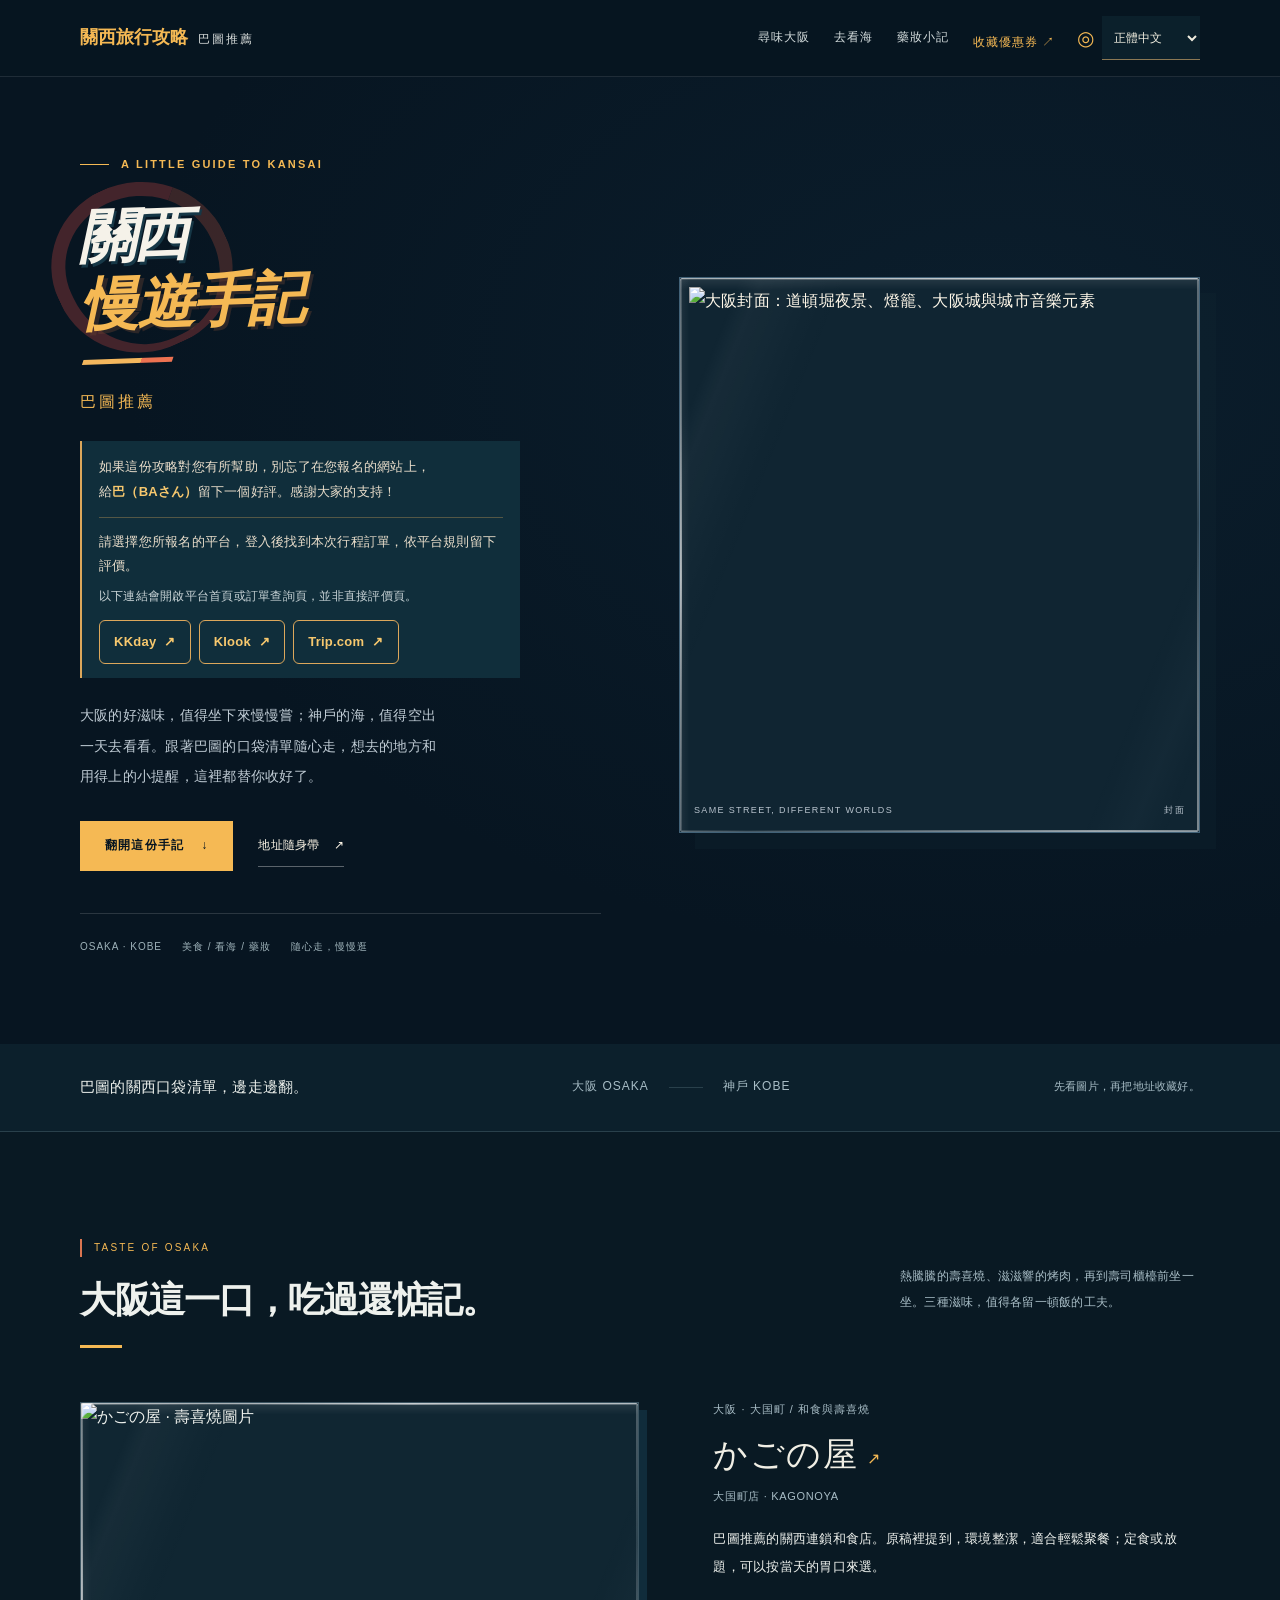
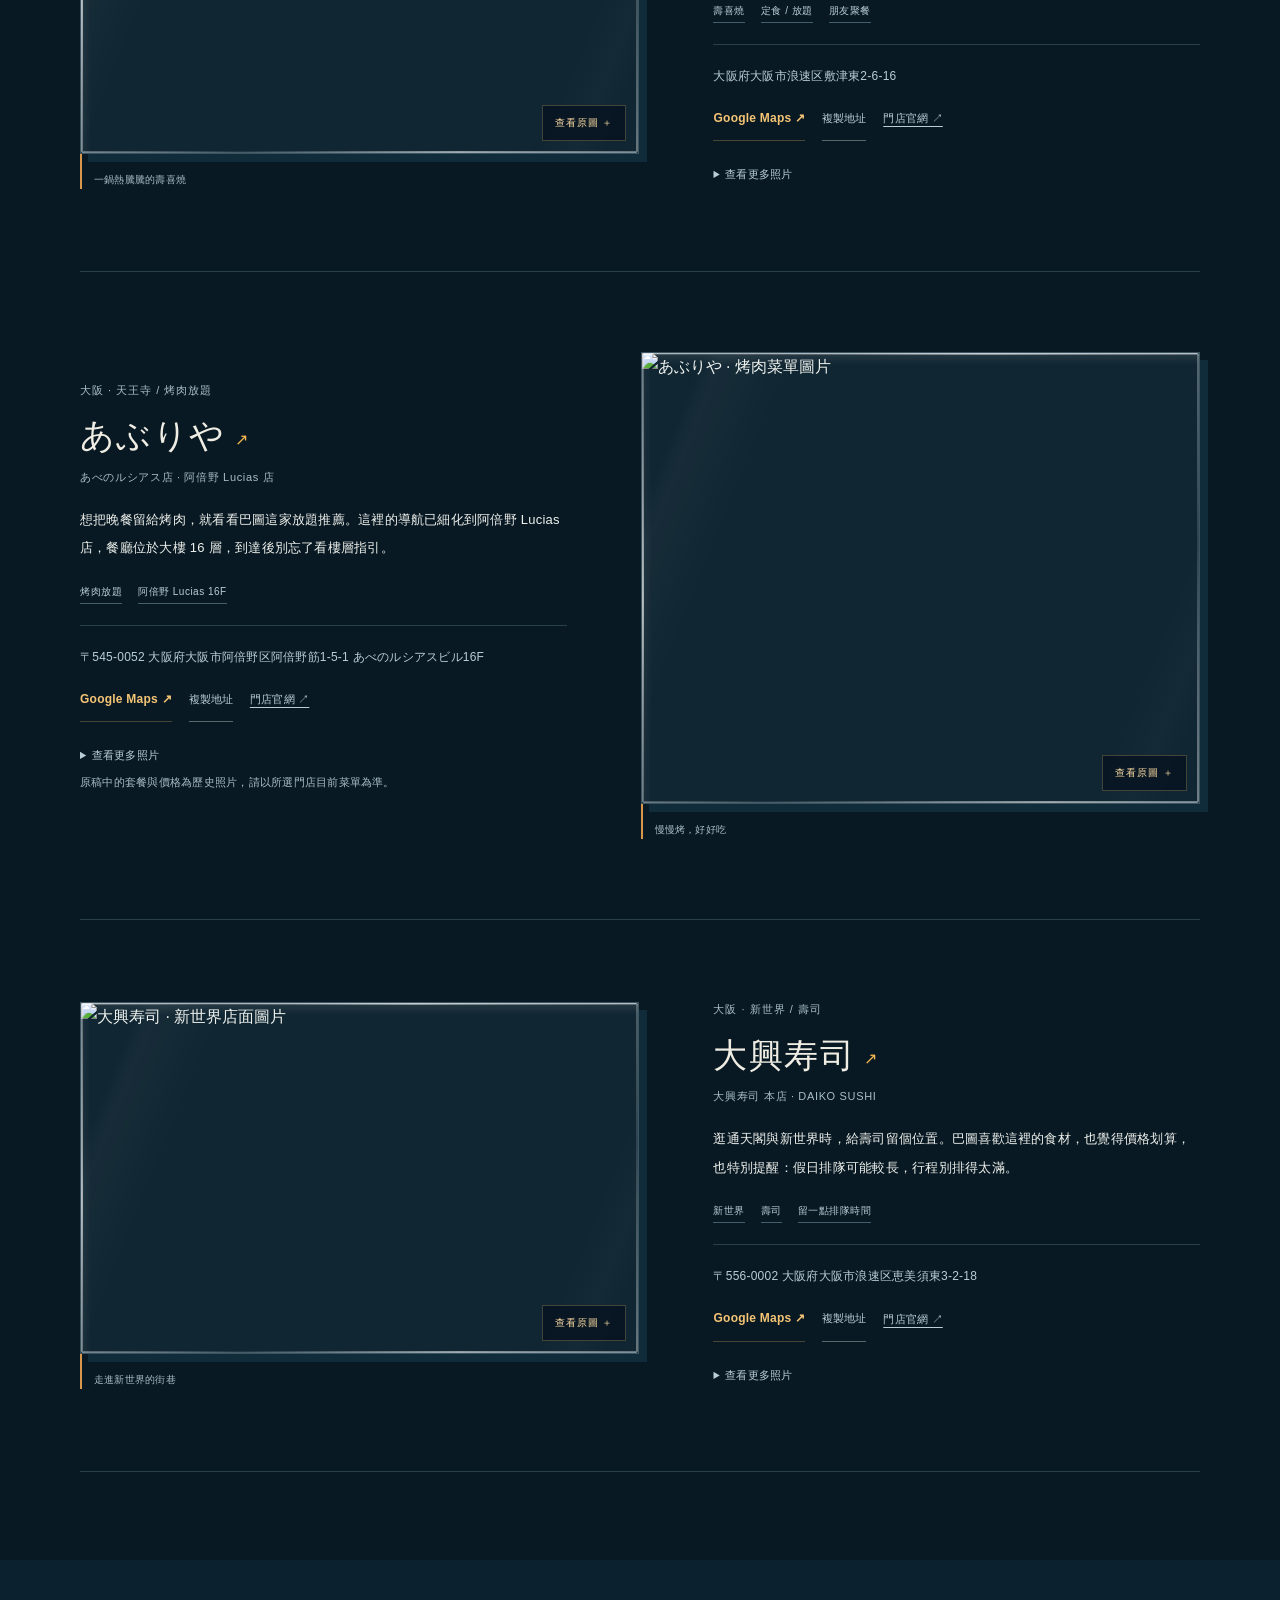
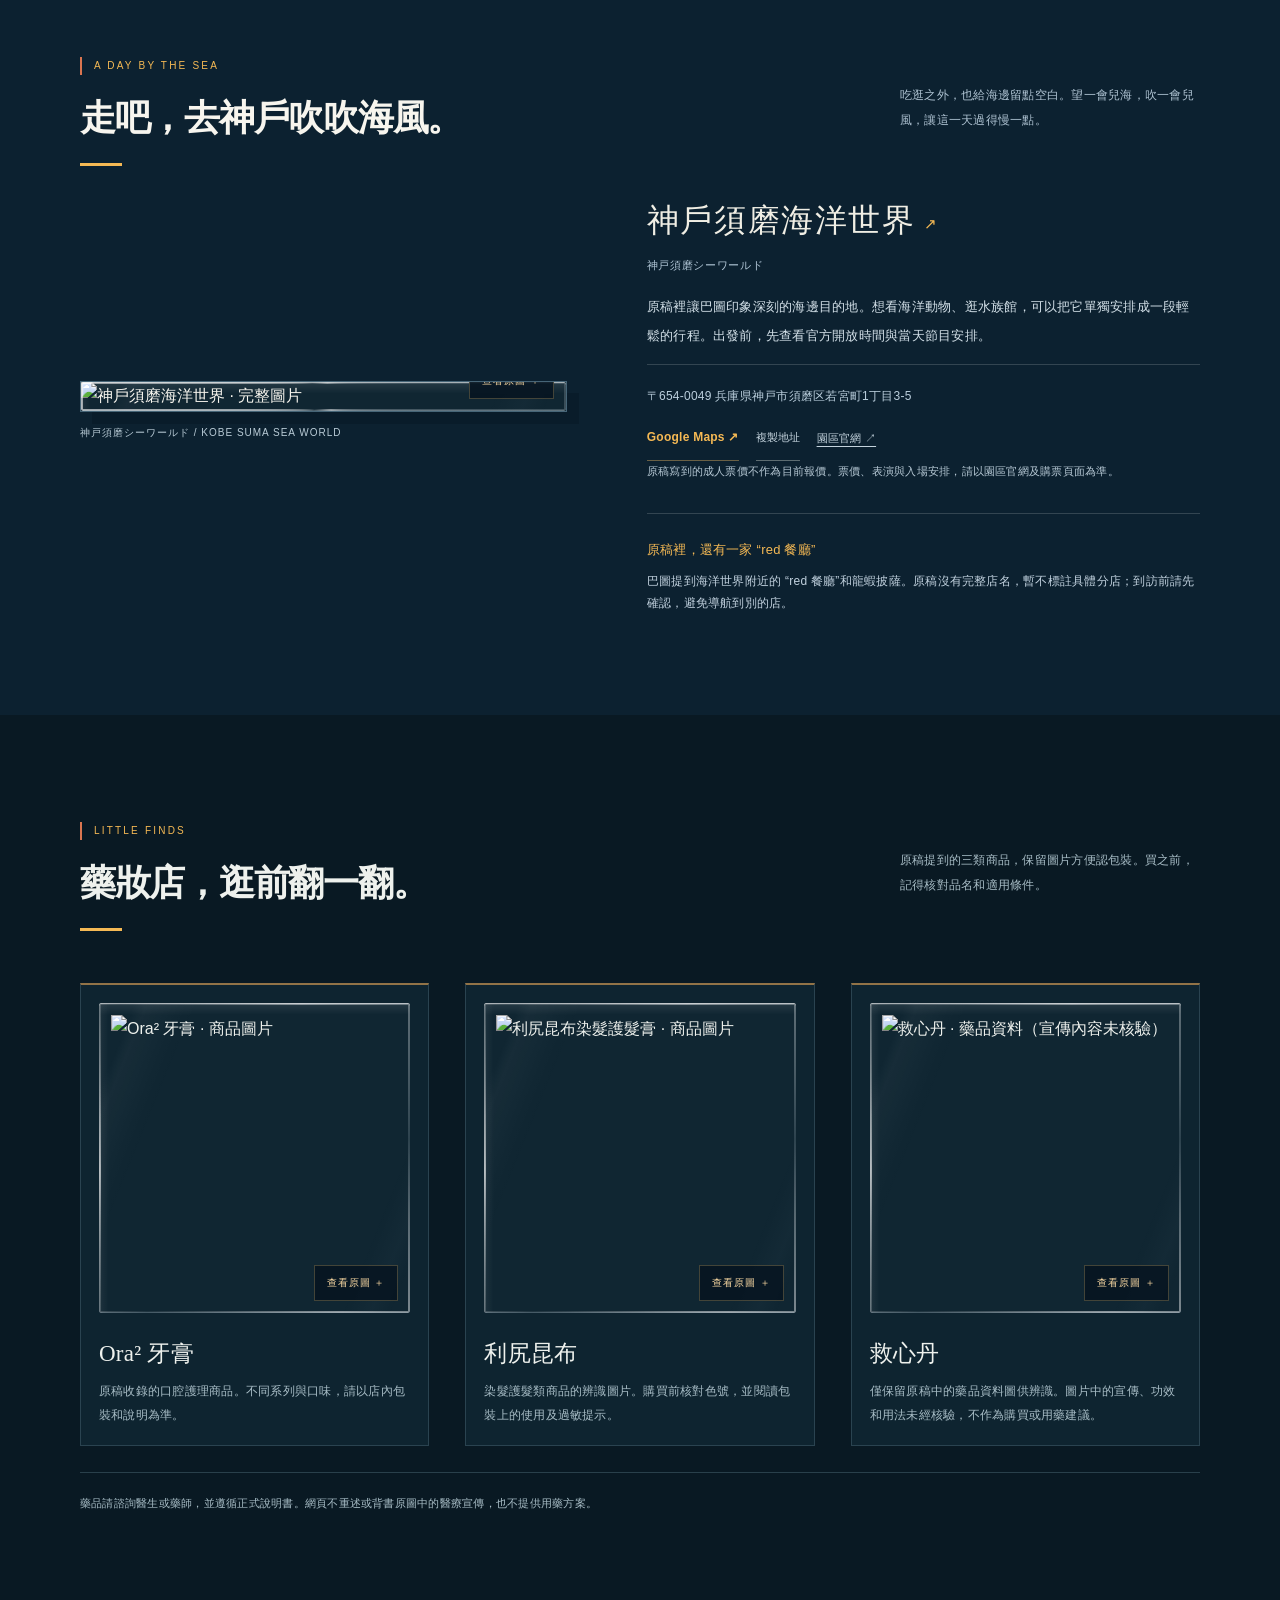
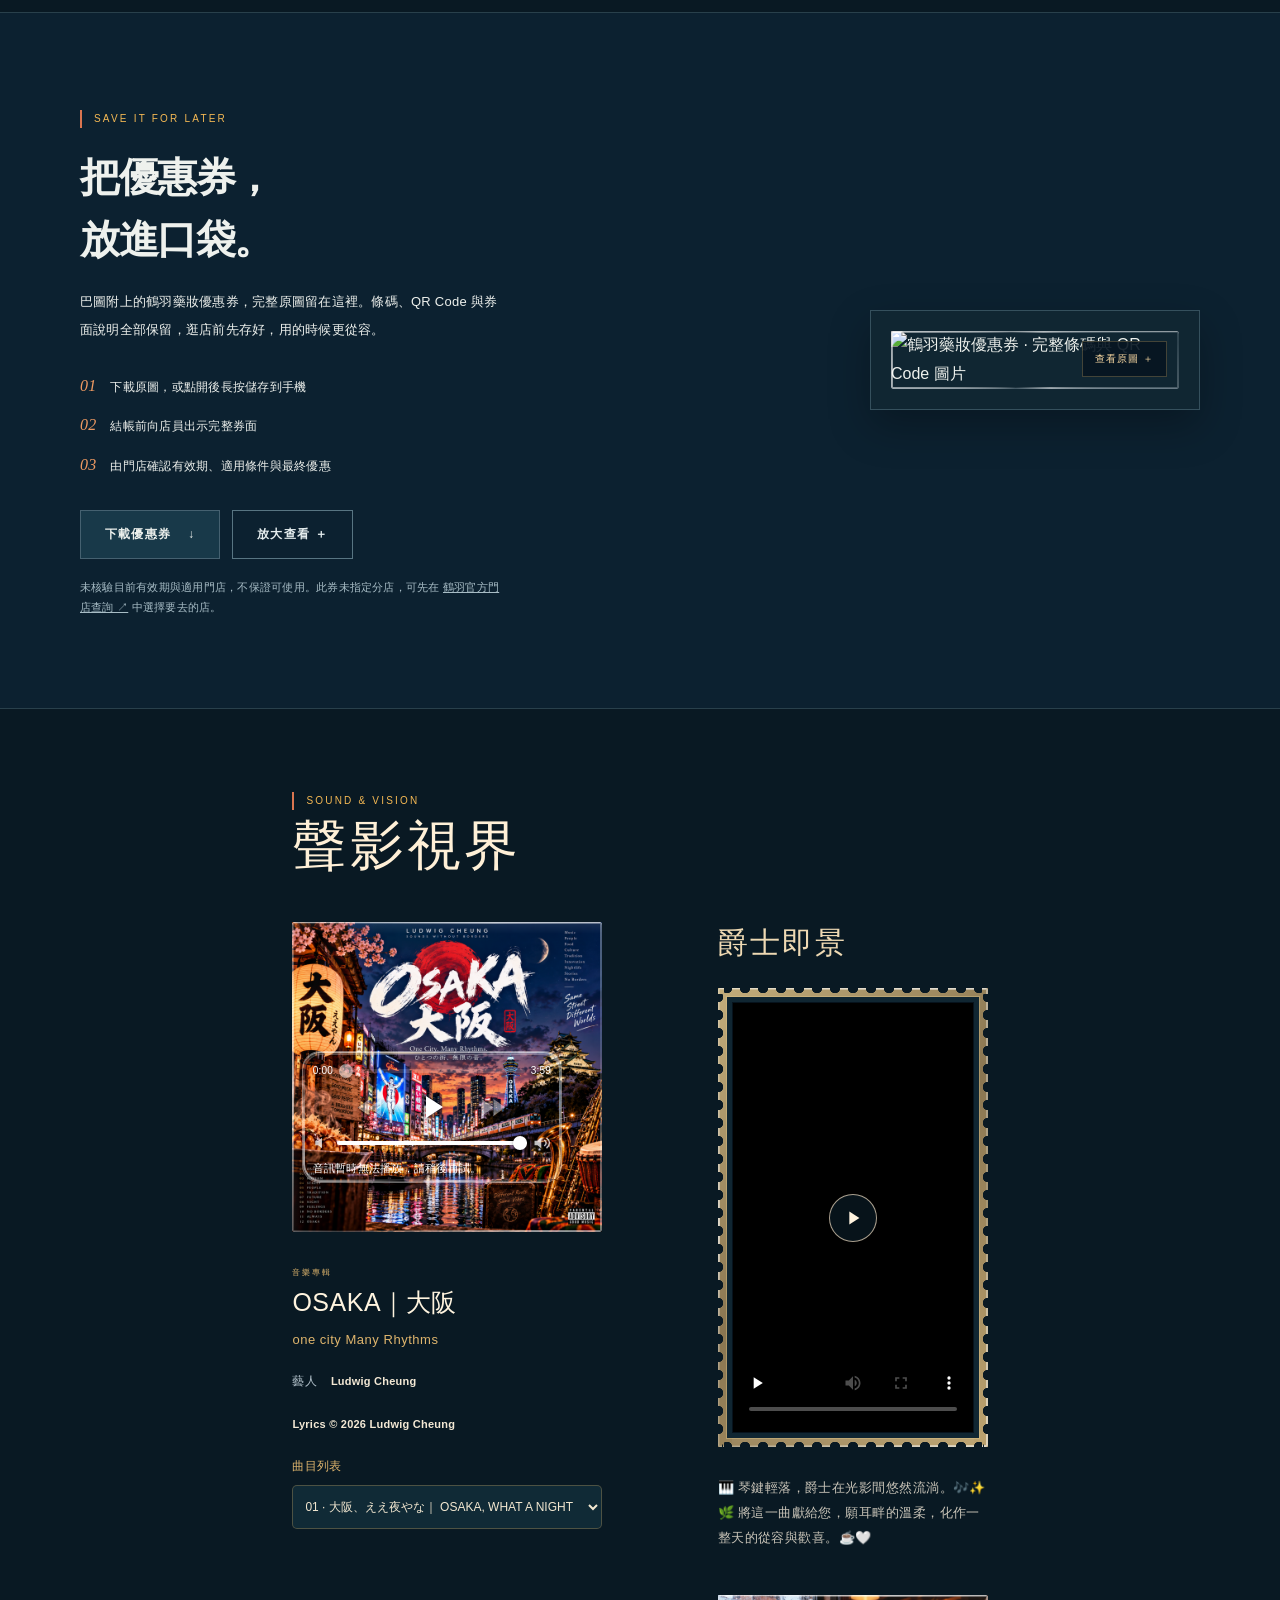
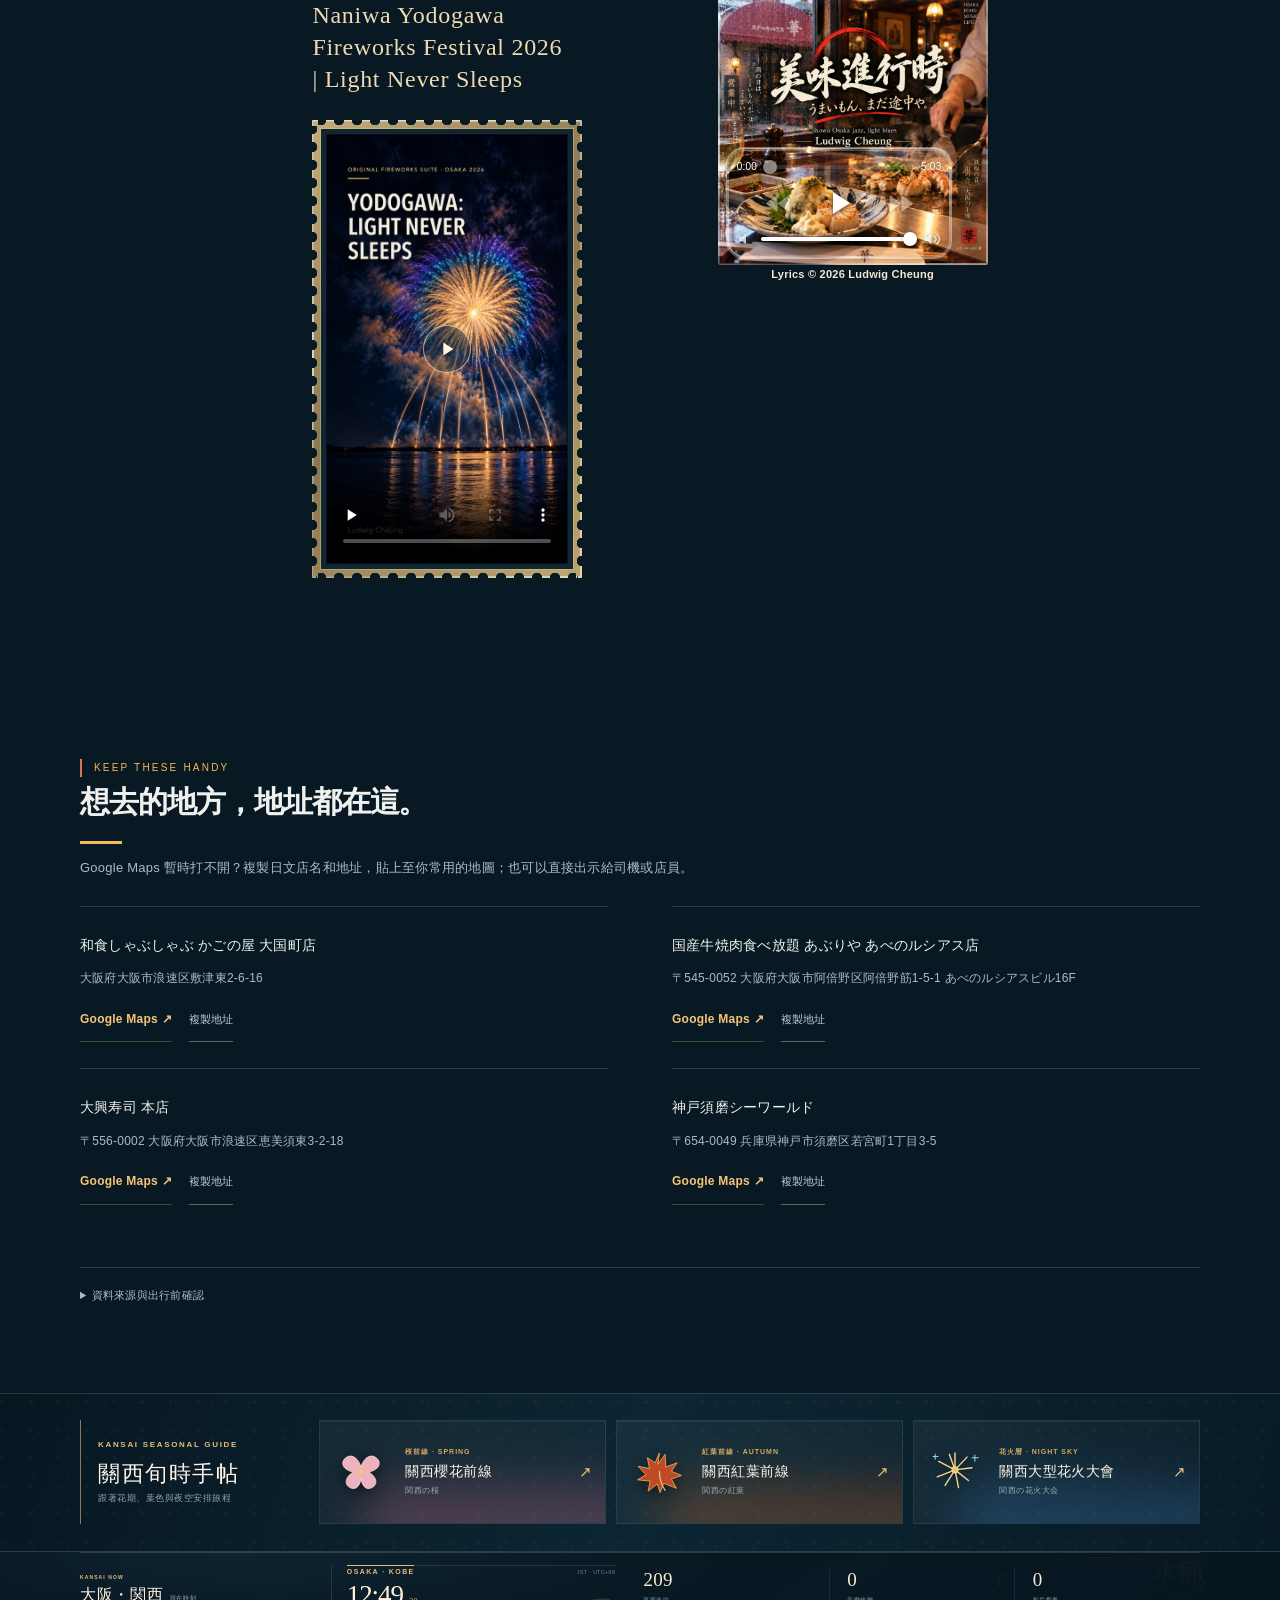
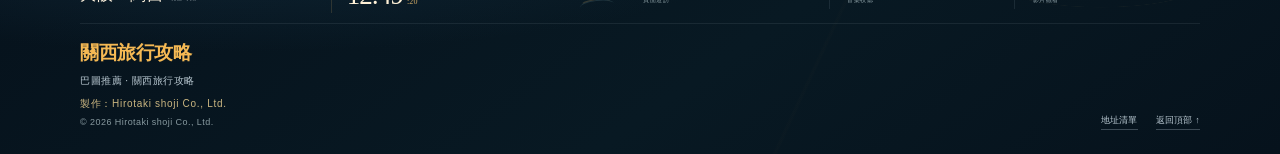
==== commit 672c1db6: "Add illustrated Japanese holiday calendar and seasonal guides" ====
--- a/index.html
+++ b/index.html
@@ -1,5 +1,5 @@
 <!doctype html>
-<html lang="zh-Hant"><head><meta charset="utf-8"><meta name="viewport" content="width=device-width,initial-scale=1,viewport-fit=cover"><meta name="theme-color" content="#071c32"><meta name="description" content="關西旅行攻略，巴圖推薦。從大阪壽喜燒、烤肉與壽司，到神戶須磨海洋世界，附門店地址、地圖和原版鶴羽優惠券。"><meta name="referrer" content="strict-origin-when-cross-origin"><link rel="icon" href="data:,"><title>關西旅行攻略｜巴圖推薦</title><link rel="stylesheet" href="style.css?v=20261022-kansai-observatory-1"><link rel="stylesheet" href="seasonal-confirmed.css?v=20261022-1"><link rel="stylesheet" href="christmas-confirmed.css?v=20261022-1"><link rel="stylesheet" href="newyear-review.css?v=20261023-3"><link rel="stylesheet" href="japan-holidays.css?v=20261023-4"><script src="i18n.js?v=20261013-kansai-24" defer></script><script src="app.js?v=20261010-kansai-14" defer></script></head>
+<html lang="zh-Hant"><head><meta charset="utf-8"><meta name="viewport" content="width=device-width,initial-scale=1,viewport-fit=cover"><meta name="theme-color" content="#071c32"><meta name="description" content="關西旅行攻略，巴圖推薦。從大阪壽喜燒、烤肉與壽司，到神戶須磨海洋世界，附門店地址、地圖和原版鶴羽優惠券。"><meta name="referrer" content="strict-origin-when-cross-origin"><link rel="icon" href="data:,"><title>關西旅行攻略｜巴圖推薦</title><link rel="stylesheet" href="style.css?v=20261023-seasonal-guides-1"><link rel="stylesheet" href="seasonal-confirmed.css?v=20261022-1"><link rel="stylesheet" href="christmas-confirmed.css?v=20261022-1"><link rel="stylesheet" href="newyear-review.css?v=20261023-3"><link rel="stylesheet" href="japan-holidays.css?v=20261023-5"><script src="i18n.js?v=20261013-kansai-24" defer></script><script src="app.js?v=20261010-kansai-14" defer></script></head>
 <body><a class="skip" href="#main">跳到正文</a>
 <header class="site-nav"><div class="wrap nav-inner"><a class="brand" href="#top" aria-label="關西旅行攻略首頁"><strong>關西旅行攻略</strong><span>巴圖推薦</span></a><div class="language-switch"><label for="language-select" aria-label="Language"><span aria-hidden="true">◎</span></label><select id="language-select" aria-label="Language"><option value="zh">正體中文</option><option value="en">English</option><option value="ja">日本語</option><option value="ko">한국어</option><option value="es">Español</option><option value="de">Deutsch</option><option value="fr">Français</option><option value="it">Italiano</option><option value="ar">العربية</option><option value="th">ไทย</option></select></div><nav class="nav-links" aria-label="攻略導航"><a href="#food">尋味大阪</a><a href="#sea">去看海</a><a href="#shopping">藥妝小記</a><a class="coupon-nav" href="#coupon">收藏優惠券 ↗</a></nav></div></header>
 <main id="main"><section id="top" class="hero" aria-labelledby="page-title"><div class="wrap hero-inner"><div class="hero-copy"><div class="eyebrow">A LITTLE GUIDE TO KANSAI</div><h1 id="page-title">關西<span>慢遊手記</span></h1><div class="hero-subtitle">巴圖推薦</div><div class="guide-thanks"><p><span>如果這份攻略對您有所幫助，別忘了在您報名的網站上，給</span><strong><bdi>巴（BAさん）</bdi></strong><span>留下一個好評。感謝大家的支持！</span></p><div class="review-platforms"><p>請選擇您所報名的平台，登入後找到本次行程訂單，依平台規則留下評價。</p><p class="review-platform-note">以下連結會開啟平台首頁或訂單查詢頁，並非直接評價頁。</p><div class="review-platform-links"><a href="https://www.kkday.com/zh-tw" target="_blank" rel="noopener noreferrer"><bdi>KKday</bdi> <span aria-hidden="true">↗</span></a><a href="https://www.klook.com/zh-TW/" target="_blank" rel="noopener noreferrer"><bdi>Klook</bdi> <span aria-hidden="true">↗</span></a><a href="https://tw.trip.com/passport/ordersearch/?curr=TWD&amp;locale=zh-TW" target="_blank" rel="noopener noreferrer"><bdi>Trip.com</bdi> <span aria-hidden="true">↗</span></a></div></div></div><p>大阪的好滋味，值得坐下來慢慢嘗；神戶的海，值得空出一天去看看。跟著巴圖的口袋清單隨心走，想去的地方和用得上的小提醒，這裡都替你收好了。</p><div class="hero-actions"><a class="button gold" href="#food">翻開這份手記 <span aria-hidden="true">↓</span></a><a class="text-link" href="#addresses">地址隨身帶 <span aria-hidden="true">↗</span></a></div><div class="hero-notes"><span>OSAKA · KOBE</span><span>美食 / 看海 / 藥妝</span><span>隨心走，慢慢逛</span></div></div><figure class="hero-art"><img src="assets/header-original.png?v=20261010-unbranded" width="1254" height="1254" alt="大阪封面：道頓堀夜景、燈籠、大阪城與城市音樂元素" fetchpriority="high"><figcaption><span>SAME STREET, DIFFERENT WORLDS</span><span>封面</span></figcaption></figure></div></section>
@@ -15,7 +15,8 @@
 <div class="media-gallery wrap" aria-labelledby="media-title"><header class="media-heading"><span class="chapter-kicker">SOUND &amp; VISION</span><h2 id="media-title">聲影視界</h2><span class="media-rule" aria-hidden="true"></span></header><section class="album-section" id="album" aria-labelledby="album-title"><div class="wrap album-inner"><div class="single-track osaka-stage"><img id="osaka-cover" class="single-cover" src="assets/cover.png" alt="Ludwig Cheung《OSAKA｜大阪 one city Many Rhythms》專輯封面" width="3000" height="3000" loading="lazy" decoding="async"><div class="single-controls"><h3 id="osaka-title" class="single-accessible" dir="ltr">大阪、ええ夜やな｜ OSAKA, WHAT A NIGHT</h3><audio id="osaka-audio" controls preload="metadata" aria-label="專輯播放器" aria-describedby="osaka-title"><source src="assets/osaka-tracks/01-76541ca4-9a99-43c6-8705-c822b31edbfa.m4a" type="audio/mp4">音訊暫時無法播放，請稍後再試。</audio><div class="glass-player" id="osaka-controls" hidden><div class="glass-timeline"><span class="glass-time" id="osaka-current" dir="ltr">0:00</span><label class="glass-seek"><span class="single-accessible">播放進度</span><input id="osaka-seek" type="range" min="0" max="1000" value="0" step="1" disabled></label><span class="glass-time" id="osaka-duration" dir="ltr">3:59</span></div><div class="glass-transport"><button class="glass-skip" id="osaka-back" type="button" aria-label="上一首" disabled><svg aria-hidden="true" viewBox="0 0 32 32"><path d="M16 6 2 16l14 10V6Zm14 0L16 16l14 10V6Z"/></svg><span class="single-accessible">上一首</span></button><button class="glass-play" id="osaka-toggle" type="button"><svg data-play-icon aria-hidden="true" viewBox="0 0 32 32"><path d="M10 5 27 16 10 27Z"/></svg><svg data-pause-icon aria-hidden="true" viewBox="0 0 32 32" hidden><rect x="7" y="5" width="6" height="22" rx="2"/><rect x="19" y="5" width="6" height="22" rx="2"/></svg><span data-play-label class="single-accessible">播放</span><span data-pause-label class="single-accessible" hidden>暫停</span></button><button class="glass-skip" id="osaka-forward" type="button" aria-label="下一首" disabled><svg aria-hidden="true" viewBox="0 0 32 32"><path d="m2 6 14 10L2 26V6Zm14 0 14 10-14 10V6Z"/></svg><span class="single-accessible">下一首</span></button></div><div class="glass-bottom"><label class="glass-volume" id="osaka-volume-group"><svg aria-hidden="true" viewBox="0 0 24 24"><path d="M3 9h4l5-4v14l-5-4H3Z"/></svg><span class="single-accessible">音量</span><input id="osaka-volume" type="range" min="0" max="1" step="0.05" value="1"><svg aria-hidden="true" viewBox="0 0 24 24"><path d="M2 9h4l5-4v14l-5-4H2Z"/><path d="M15 8q5 4 0 8M18 5q8 7 0 14" fill="none" stroke="currentColor" stroke-width="2"/></svg></label><span class="glass-device-volume" id="osaka-device-volume" hidden>請使用裝置音量鍵</span><button class="glass-airplay" id="osaka-airplay" type="button" aria-label="AirPlay" title="AirPlay" hidden><svg aria-hidden="true" viewBox="0 0 24 24"><path d="M5 16H3V4h18v12h-2" fill="none" stroke="currentColor" stroke-width="1.7"/><path d="m12 12 7 9H5Z" fill="currentColor"/></svg></button></div></div><p class="glass-error" id="osaka-error" role="status" hidden>音訊暫時無法播放，請稍後再試。</p></div></div><div class="album-copy"><span class="chapter-kicker">音樂專輯</span><h2 id="album-title" dir="ltr">OSAKA｜大阪 <span>one city Many Rhythms</span></h2><p class="album-artist"><span class="album-artist-label">藝人</span><bdi>Ludwig Cheung</bdi></p><p class="album-artist"><bdi>Lyrics © 2026 Ludwig Cheung</bdi></p><label class="osaka-track-label" for="osaka-track-select">曲目列表</label><select id="osaka-track-select" class="osaka-track-select" aria-describedby="osaka-title"><option value="0">01 · 大阪、ええ夜やな｜ OSAKA, WHAT A NIGHT</option><option value="1">02 · TYPHOON AFTER MIDNIGHT｜大阪、午前零時の雨</option><option value="2">03 · OSAKA, WHAT A NIGHT</option><option value="3">04 · 天満、朝からよう喋る。｜天满，一早就聊上了｜TENMA TALKS BEFORE BREAKFAST</option><option value="4">05 · 環状線、隣り合わせ。｜环状线，坐在一起。｜SIDE BY SIDE, OSAKA</option><option value="5">06 · 船場、まけときまっせ。｜船场，给你算便宜点。｜SEMBa, LET&#x27;S MAKE A DEAL</option><option value="6">07 · 天神さん、夏が燃える。｜天神祭，整个夏天烧起来了。｜TENJIN NIGHT, SUMMER ON FIRE</option><option value="7">08 · 人形は泣かへん。人が泣く。｜人偶不哭，是人在哭。｜THE PUPPET NEVER CRIES</option><option value="8">09 · 御堂筋、銀杏が落ちるころ。｜御堂筋，银杏落下的时候。｜WHEN THE GINKGO FALLS</option><option value="9">10 · 西成、朝五時。｜西成，清晨五点。｜NISHINARI, 5 A.M.</option><option value="10">11 · 笑ろとこ。｜先笑一个。｜LET&#x27;S LAUGH FIRST</option><option value="11">12 · ほな、また明日。｜那，明天见。｜SEE YOU TOMORROW, OSAKA</option></select></div></div></section><section class="video-section" id="sound-and-vision" aria-labelledby="video-caption"><div class="video-copy"><h3 class="video-caption" id="video-caption">爵士即景</h3></div><div class="video-stage"><span class="video-camera" aria-hidden="true"><svg width="22" height="22" viewBox="0 0 24 24" fill="none" stroke="currentColor" stroke-width="1.6"><rect x="2" y="6" width="13" height="12" rx="3"/><path d="m15 10 6-3v10l-6-3z"/></svg></span><video id="feature-video" class="feature-video" controls playsinline preload="none" poster="assets/4804-poster.jpg" width="720" height="1280" aria-label="爵士即景影片"><source src="assets/4804.mp4" type="video/mp4">你的瀏覽器暫不支援影片播放。</video><button class="video-play" id="video-play" type="button" aria-label="播放爵士即景"><svg aria-hidden="true" width="28" height="28" viewBox="0 0 24 24" fill="currentColor"><path d="m8 5 11 7-11 7z"/></svg></button></div><p class="jazz-prose">🎹 琴鍵輕落，爵士在光影間悠然流淌。🎶✨
 🌿 將這一曲獻給您，願耳畔的溫柔，化作一整天的從容與歡喜。☕🤍</p></section><section class="video-section yodogawa-video" id="yodogawa-light-never-sleeps" aria-labelledby="yodogawa-video-caption"><div class="video-copy"><h3 class="video-caption" id="yodogawa-video-caption" lang="en">Naniwa Yodogawa Fireworks Festival 2026 | Light Never Sleeps</h3></div><div class="video-stage"><video class="feature-video" controls playsinline preload="none" poster="assets/yodogawa-light-never-sleeps-poster.jpg" width="1080" height="1920" aria-label="Naniwa Yodogawa Fireworks Festival 2026 | Light Never Sleeps video"><source src="assets/yodogawa-light-never-sleeps.mp4" type="video/mp4">你的瀏覽器暫不支援影片播放。</video><button class="video-play" type="button" aria-label="Play Naniwa Yodogawa Fireworks Festival 2026 | Light Never Sleeps"><svg aria-hidden="true" width="28" height="28" viewBox="0 0 24 24" fill="currentColor"><path d="m8 5 11 7-11 7z"/></svg></button></div></section><section class="single-track" aria-labelledby="delicious-title"><img class="single-cover" src="assets/delicious-in-progress-cover.jpg?v=20261012-kansai-17" alt="美味進行時 · Ludwig Cheung" width="3000" height="3000" loading="lazy" decoding="async"><div class="single-controls"><h3 id="delicious-title" class="single-accessible" dir="ltr">美味進行時｜おいしさ、進行中。｜DELICIOUS, IN PROGRESS · Ludwig Cheung</h3><audio id="delicious-audio" controls preload="metadata" aria-label="單曲播放器" aria-describedby="delicious-title"><source src="assets/delicious-in-progress.m4a" type="audio/mp4">音訊暫時無法播放，請稍後再試。</audio><div class="glass-player" id="delicious-controls" hidden><div class="glass-timeline"><span class="glass-time" id="delicious-current" dir="ltr">0:00</span><label class="glass-seek"><span class="single-accessible">播放進度</span><input id="delicious-seek" type="range" min="0" max="1000" value="0" step="1" disabled></label><span class="glass-time" id="delicious-duration" dir="ltr">5:03</span></div><div class="glass-transport"><button class="glass-skip" id="delicious-back" type="button" aria-label="快退 10 秒" disabled><svg aria-hidden="true" viewBox="0 0 32 32"><path d="M16 6 2 16l14 10V6Zm14 0L16 16l14 10V6Z"/></svg><span class="single-accessible">快退 10 秒</span></button><button class="glass-play" id="delicious-toggle" type="button"><svg data-play-icon aria-hidden="true" viewBox="0 0 32 32"><path d="M10 5 27 16 10 27Z"/></svg><svg data-pause-icon aria-hidden="true" viewBox="0 0 32 32" hidden><rect x="7" y="5" width="6" height="22" rx="2"/><rect x="19" y="5" width="6" height="22" rx="2"/></svg><span data-play-label class="single-accessible">播放</span><span data-pause-label class="single-accessible" hidden>暫停</span></button><button class="glass-skip" id="delicious-forward" type="button" aria-label="快進 10 秒" disabled><svg aria-hidden="true" viewBox="0 0 32 32"><path d="m2 6 14 10L2 26V6Zm14 0 14 10-14 10V6Z"/></svg><span class="single-accessible">快進 10 秒</span></button></div><div class="glass-bottom"><label class="glass-volume" id="delicious-volume-group"><svg aria-hidden="true" viewBox="0 0 24 24"><path d="M3 9h4l5-4v14l-5-4H3Z"/></svg><span class="single-accessible">音量</span><input id="delicious-volume" type="range" min="0" max="1" step="0.05" value="1"><svg aria-hidden="true" viewBox="0 0 24 24"><path d="M2 9h4l5-4v14l-5-4H2Z"/><path d="M15 8q5 4 0 8M18 5q8 7 0 14" fill="none" stroke="currentColor" stroke-width="2"/></svg></label><span class="glass-device-volume" id="delicious-device-volume" hidden>請使用裝置音量鍵</span><button class="glass-airplay" id="delicious-airplay" type="button" aria-label="AirPlay" title="AirPlay" hidden><svg aria-hidden="true" viewBox="0 0 24 24"><path d="M5 16H3V4h18v12h-2" fill="none" stroke="currentColor" stroke-width="1.7"/><path d="m12 12 7 9H5Z" fill="currentColor"/></svg></button></div></div><p class="glass-error" id="delicious-error" role="status" hidden>音訊暫時無法播放，請稍後再試。</p></div><p class="album-artist" style="position:absolute;top:100%;left:0;width:100%;justify-content:center"><bdi>Lyrics © 2026 Ludwig Cheung</bdi></p></section></div>
 <section class="address-section" id="addresses" aria-labelledby="address-title"><div class="wrap"><span class="chapter-kicker">KEEP THESE HANDY</span><h2 id="address-title">想去的地方，地址都在這。</h2><p>Google Maps 暫時打不開？複製日文店名和地址，貼上至你常用的地圖；也可以直接出示給司機或店員。</p><div class="address-list"><article class="address-item"><h3 dir="ltr" lang="ja">和食しゃぶしゃぶ かごの屋 大国町店</h3><p dir="ltr" lang="ja">大阪府大阪市浪速区敷津東2-6-16</p><div class="location-actions"><a class="map-link" href="https://goo.gl/maps/1CAEEWiy9WSoGgMV9" target="_blank" rel="noopener noreferrer">Google Maps ↗</a><button class="copy-address" data-copy="和食しゃぶしゃぶ かごの屋 大国町店 大阪府大阪市浪速区敷津東2-6-16">複製地址</button></div></article><article class="address-item"><h3 dir="ltr" lang="ja">国産牛焼肉食べ放題 あぶりや あべのルシアス店</h3><p dir="ltr" lang="ja">〒545-0052 大阪府大阪市阿倍野区阿倍野筋1-5-1 あべのルシアスビル16F</p><div class="location-actions"><a class="map-link" href="https://maps.google.com/maps?cid=4826901767006629121" target="_blank" rel="noopener noreferrer">Google Maps ↗</a><button class="copy-address" data-copy="国産牛焼肉食べ放題 あぶりや あべのルシアス店 〒545-0052 大阪府大阪市阿倍野区阿倍野筋1-5-1 あべのルシアスビル16F">複製地址</button></div></article><article class="address-item"><h3 dir="ltr" lang="ja">大興寿司 本店</h3><p dir="ltr" lang="ja">〒556-0002 大阪府大阪市浪速区恵美須東3-2-18</p><div class="location-actions"><a class="map-link" href="https://www.google.com/maps?cid=15134371316587236401" target="_blank" rel="noopener noreferrer">Google Maps ↗</a><button class="copy-address" data-copy="大興寿司 本店 〒556-0002 大阪府大阪市浪速区恵美須東3-2-18">複製地址</button></div></article><article class="address-item"><h3 dir="ltr" lang="ja">神戸須磨シーワールド</h3><p dir="ltr" lang="ja">〒654-0049 兵庫県神戸市須磨区若宮町1丁目3-5</p><div class="location-actions"><a class="map-link" href="https://www.google.com/maps/search/?api=1&amp;query=%E7%A5%9E%E6%88%B8%E9%A0%88%E7%A3%A8%E3%82%B7%E3%83%BC%E3%83%AF%E3%83%BC%E3%83%AB%E3%83%89%20%E3%80%92654-0049%20%E5%85%B5%E5%BA%AB%E7%9C%8C%E7%A5%9E%E6%88%B8%E5%B8%82%E9%A0%88%E7%A3%A8%E5%8C%BA%E8%8B%A5%E5%AE%AE%E7%94%BA1%E4%B8%81%E7%9B%AE3-5&amp;query_place_id=ChIJgQxfKgCFAGARDDvvrnSqDw0" target="_blank" rel="noopener noreferrer">Google Maps ↗</a><button class="copy-address" data-copy="神戸須磨シーワールド 〒654-0049 兵庫県神戸市須磨区若宮町1丁目3-5">複製地址</button></div></article></div><details class="source-details"><summary>資料來源與出行前確認</summary><ul><li>推薦內容與商家圖片整理自巴圖提供的原始 PDF；封面已調整，優惠券保留原文件內容。</li><li>門店名稱與地址依據官方網站核對（2026 年 10 月 9 日）。Google Maps 連結來自官方地圖連結或精確店名、地址搜尋；實際打開情況取決於網路與地圖服務。</li><li>來源：<a class="" href="https://kagonoya.food-kr.com/0658/" target="_blank" rel="noopener noreferrer">かごの屋 大国町店</a> · <a class="" href="https://www.apollo-lucias.jp/gourmet/aburiya/" target="_blank" rel="noopener noreferrer">あぶりや 阿倍野 Lucias 店</a> · <a class="" href="https://daikosushi.jp/access/daikosushi-honten/" target="_blank" rel="noopener noreferrer">大興寿司 本店</a> · <a class="" href="https://www.kobesuma-seaworld.jp/access/transportation/" target="_blank" rel="noopener noreferrer">神戶須磨海洋世界交通指引</a> · <a class="" href="https://shop.tsuruha-g.com/" target="_blank" rel="noopener noreferrer">鶴羽門店查詢</a>。</li><li>營業時間、價格、菜單、門票與優惠券條件可能變化，請在出發前或結帳前再次向商家確認。</li><li>“red 餐廳”完整店名待確認，未提供推測分店的精確導航。鶴羽未指定分店，使用官方門店查詢。</li></ul></details></div></section></main>
+<section class="seasonal-guide-strip" id="seasonal-guides" aria-labelledby="seasonal-guides-title"><div class="wrap seasonal-guide-layout"><header class="seasonal-guide-intro"><span>KANSAI SEASONAL GUIDE</span><h2 id="seasonal-guides-title">關西旬時手帖</h2><p>跟著花期、葉色與夜空安排旅程</p></header><nav class="seasonal-guide-links" aria-label="關西季節資訊"><a class="seasonal-guide-card seasonal-guide-sakura" href="https://www.japan.travel/en/see-and-do/cherry-blossom-forecast/" target="_blank" rel="noopener noreferrer" data-metrics-detail="season-guide-sakura-click"><span class="seasonal-guide-art" aria-hidden="true"><svg viewBox="0 0 96 64"><g class="petal petal-a"><path d="M37 32c-16-3-19-15-9-21 8-5 17 3 20 14 3-11 12-19 20-14 10 6 7 18-9 21 13 8 13 20 2 23-7 2-12-5-13-14-1 9-6 16-13 14-11-3-11-15 2-23Z"/></g><circle cx="48" cy="32" r="4"/></svg></span><span class="seasonal-guide-copy"><small>桜前線 · SPRING</small><strong>關西櫻花前線</strong><b lang="ja">関西の桜</b></span><i aria-hidden="true">↗</i></a><a class="seasonal-guide-card seasonal-guide-autumn" href="https://www.japan.travel/en/see-and-do/autumn-leaves-forecast/" target="_blank" rel="noopener noreferrer" data-metrics-detail="season-guide-autumn-click"><span class="seasonal-guide-art" aria-hidden="true"><svg viewBox="0 0 96 64"><path class="leaf" d="M50 5 44 19 33 12l3 15-16-3 11 12-12 7 18 2-3 14 13-10 4 12 5-13 18 7-7-13 14-5-14-6 8-12-16 6-1-18-10 14Z"/><path class="stem" d="M50 31c0 10 2 18 8 27"/></svg></span><span class="seasonal-guide-copy"><small>紅葉前線 · AUTUMN</small><strong>關西紅葉前線</strong><b lang="ja">関西の紅葉</b></span><i aria-hidden="true">↗</i></a><a class="seasonal-guide-card seasonal-guide-fireworks" href="https://hanabi.walkerplus.com/list/ar0700/" target="_blank" rel="noopener noreferrer" data-metrics-detail="season-guide-fireworks-click"><span class="seasonal-guide-art" aria-hidden="true"><svg viewBox="0 0 96 64"><g class="burst"><path d="M48 29V5M48 29 65 11M48 29l24-3M48 29l19 15M48 29l5 25M48 29 34 51M48 29 23 39M48 29 25 17M48 29 40 7"/><circle cx="48" cy="29" r="4"/></g><path class="spark" d="M76 8v9M72 12h9M20 7v7M17 10h7"/></svg></span><span class="seasonal-guide-copy"><small>花火暦 · NIGHT SKY</small><strong>關西大型花火大會</strong><b lang="ja">関西の花火大会</b></span><i aria-hidden="true">↗</i></a></nav></div></section>
 <footer class="site-footer"><div class="wrap"><section class="kansai-observatory" id="kansai-observatory" aria-labelledby="kansai-now-title"><div class="kansai-observatory-intro"><span class="kansai-observatory-kicker">KANSAI NOW</span><h2 id="kansai-now-title"><b lang="ja">大阪・関西</b><span lang="ja">現在時刻</span></h2><p data-metric-copy="intro">從淀川水面到大阪燈火，記下此刻的城市節奏。</p></div><div class="kansai-clock"><div class="kansai-clock-place"><span>OSAKA · KOBE</span><small>JST · UTC+09</small></div><time id="osaka-time" class="kansai-clock-time"><span id="osaka-time-hour-minute">--:--</span><span id="osaka-time-seconds">:--</span></time><div class="kansai-clock-meta"><span id="osaka-date">—</span><span lang="ja">水都・浪速</span></div></div><div class="kansai-metrics" role="group" aria-labelledby="kansai-now-title"><div class="kansai-metrics-grid"><article class="kansai-metric"><span class="kansai-metric-index">01</span><strong id="kansai-visits" class="kansai-metric-value">208</strong><span data-metric-copy="visits">頁面造訪</span></article><article class="kansai-metric"><span class="kansai-metric-index">02</span><strong id="kansai-music-plays" class="kansai-metric-value">0</strong><span data-metric-copy="music">音樂收聽</span></article><article class="kansai-metric"><span class="kansai-metric-index">03</span><strong id="kansai-video-views" class="kansai-metric-value">0</strong><span data-metric-copy="video">影片觀看</span></article></div><div class="kansai-metrics-foot"><span class="kansai-metrics-status"><i aria-hidden="true"></i><span id="kansai-counter-status" data-metric-copy="loading">正在讀取</span></span><span class="kansai-metrics-scope" id="kansai-counter-scope">SITE · GLOBAL</span></div></div></section><div class="footer-inner"><div><div class="footer-title">關西旅行攻略</div><p>巴圖推薦 · 關西旅行攻略</p><p class="production-credit">製作：Hirotaki shoji Co., Ltd.</p><p class="copyright">© 2026 Hirotaki shoji Co., Ltd.</p></div><div class="footer-links"><a href="#addresses">地址清單</a><a href="#top">返回頂部 ↑</a></div></div></div></footer>
 <div class="mobile-bar" aria-label="常用操作"><a href="#addresses">查看地址</a><a href="assets/original-35.jpeg" download="鹤羽优惠券_原图.jpeg">下載優惠券 ↓</a></div><div class="toast" id="toast" role="status" aria-live="polite"></div>
 <dialog id="image-dialog" class="image-dialog" aria-labelledby="dialog-title"><div class="dialog-top"><h2 id="dialog-title">原圖</h2><button id="dialog-close" class="dialog-close" aria-label="關閉原圖">關閉 ×</button></div><div class="dialog-content"><img id="dialog-image" alt="原圖"></div><div class="dialog-bottom"><span>手機可長按原圖儲存。原圖中的價格、宣傳與優惠條件請向商家確認。</span><a id="dialog-download" href="assets/original-35.jpeg" download>下載原圖 ↓</a></div></dialog>
-<script src="video-player.js?v=20261020-2" defer></script><script src="track-player.js?v=20261012-kansai-22-final" defer></script><script src="glass-interaction.js?v=20261012-kansai-22" defer></script><script src="audio-player.js?v=20261013-kansai-24-final" defer></script><script src="site-metrics-backend.js?v=20261023-global-metrics-2" defer></script><script src="site-metrics.js?v=20261023-global-metrics-2" defer></script><script src="seasonal-effects.js?v=20261023-japan-holidays-3" defer></script><script src="newyear-fireworks.js?v=20261023-6" defer></script><script src="seasonal-audio.js?v=20261023-global-metrics-1" defer></script><script src="newyear-audio.js?v=20261023-2" defer></script></body></html>
+<script src="video-player.js?v=20261020-2" defer></script><script src="track-player.js?v=20261012-kansai-22-final" defer></script><script src="glass-interaction.js?v=20261012-kansai-22" defer></script><script src="audio-player.js?v=20261013-kansai-24-final" defer></script><script src="site-metrics-backend.js?v=20261023-seasonal-guides-1" defer></script><script src="site-metrics.js?v=20261023-global-metrics-2" defer></script><script src="japan-holidays.js?v=20261023-1" defer></script><script src="seasonal-effects.js?v=20261023-japan-holidays-5" defer></script><script src="newyear-fireworks.js?v=20261023-6" defer></script><script src="seasonal-audio.js?v=20261023-global-metrics-1" defer></script><script src="newyear-audio.js?v=20261023-2" defer></script></body></html>
--- a/style.css
+++ b/style.css
@@ -362,3 +362,36 @@
 }
 
 @media(prefers-reduced-motion:reduce){.kansai-observatory[data-counter-state="loading"] .kansai-metrics-status i{animation:none}}
+
+/* Kansai seasonal guide — compact editorial links */
+.seasonal-guide-strip{position:relative;overflow:hidden;padding:26px 0 27px;background:linear-gradient(108deg,#071722 0%,#0c2633 50%,#081a27 100%);border-top:1px solid #d8bb7c2e;color:#f7f0df}
+.seasonal-guide-strip:before{content:"";position:absolute;inset:0;pointer-events:none;background:radial-gradient(circle at 9% 28%,#efb8c41b 0 1px,transparent 2px),radial-gradient(circle at 91% 25%,#edb04d18 0 1px,transparent 2px);background-size:28px 28px,36px 36px;opacity:.5}
+.seasonal-guide-layout{position:relative;z-index:1;display:grid;grid-template-columns:minmax(170px,.58fr) minmax(0,2.42fr);gap:28px;align-items:stretch}
+.seasonal-guide-intro{display:flex;flex-direction:column;justify-content:center;border-left:1px solid #e6bc6f99;padding-left:17px}
+.seasonal-guide-intro>span{color:#e5bd78;font-size:8px;font-weight:650;letter-spacing:.21em}
+.seasonal-guide-intro h2{margin:6px 0 2px;color:#fff6e7;font:500 22px/1.35 "Hiragino Mincho ProN","Yu Mincho",var(--serif);letter-spacing:.07em}
+.seasonal-guide-intro p{margin:0;color:#91a5ae;font-size:9px;letter-spacing:.06em}
+.seasonal-guide-links{display:grid;grid-template-columns:repeat(3,minmax(0,1fr));gap:10px}
+.seasonal-guide-card{position:relative;isolation:isolate;min-height:104px;display:grid;grid-template-columns:72px minmax(0,1fr) 15px;gap:8px;align-items:center;overflow:hidden;padding:12px 11px 12px 5px;border:1px solid #ffffff17;background:linear-gradient(145deg,#ffffff0d,#ffffff04);color:#f8f0df;text-decoration:none;box-shadow:inset 0 1px #ffffff0b;transition:transform .25s ease,border-color .25s ease,background .25s ease}
+.seasonal-guide-card:before{content:"";position:absolute;inset:auto -30% -65% 15%;height:105%;z-index:-1;filter:blur(25px);opacity:.28;transition:opacity .25s ease,transform .25s ease}
+.seasonal-guide-card:hover,.seasonal-guide-card:focus-visible{transform:translateY(-3px);border-color:#f4d49b70;background:linear-gradient(145deg,#ffffff16,#ffffff08)}
+.seasonal-guide-card:hover:before{opacity:.48;transform:translateY(-7px)}
+.seasonal-guide-sakura:before{background:#df7591}.seasonal-guide-autumn:before{background:#d66b2b}.seasonal-guide-fireworks:before{background:#3e82bd}
+.seasonal-guide-art{width:72px;height:64px;display:grid;place-items:center}
+.seasonal-guide-art svg{width:68px;height:58px;overflow:visible;filter:drop-shadow(0 4px 8px #0008)}
+.seasonal-guide-copy{min-width:0;display:flex;flex-direction:column}
+.seasonal-guide-copy small{color:#d2a965;font-size:7px;font-weight:650;letter-spacing:.14em;white-space:nowrap}
+.seasonal-guide-copy strong{margin-top:4px;color:#fff6e8;font:500 14px/1.35 "Hiragino Mincho ProN","Yu Mincho",var(--serif);letter-spacing:.035em;white-space:nowrap}
+.seasonal-guide-copy b{margin-top:2px;color:#99acb4;font-size:8px;font-weight:500;letter-spacing:.07em}
+.seasonal-guide-card>i{color:#e7c17c;font:400 15px/1 Georgia,serif;font-style:normal;transition:transform .25s ease}
+.seasonal-guide-card:hover>i{transform:translate(2px,-2px)}
+.seasonal-guide-sakura svg{fill:#eeb2bf;stroke:#ffe5eb;stroke-width:1}.seasonal-guide-sakura svg circle{fill:#f2c56b;stroke:none}.seasonal-guide-sakura .petal{transform-origin:48px 32px;animation:seasonal-sakura-breathe 4.8s ease-in-out infinite}
+.seasonal-guide-autumn .leaf{fill:#bd4b28;stroke:#f2ac57;stroke-width:1.2}.seasonal-guide-autumn .stem{fill:none;stroke:#f1cc8e;stroke-width:1.5;stroke-linecap:round}.seasonal-guide-autumn svg{animation:seasonal-leaf-sway 5.4s ease-in-out infinite;transform-origin:50% 14%}
+.seasonal-guide-fireworks .burst{fill:#f2bd63;stroke:#f5d58d;stroke-width:2;stroke-linecap:round}.seasonal-guide-fireworks .burst path{stroke-dasharray:28;animation:seasonal-firework-pulse 2.8s ease-in-out infinite}.seasonal-guide-fireworks .spark{fill:none;stroke:#8bd6ef;stroke-width:1.5;stroke-linecap:round;animation:seasonal-spark 2.8s ease-in-out infinite}
+@keyframes seasonal-sakura-breathe{0%,100%{transform:scale(.92) rotate(-3deg)}50%{transform:scale(1.04) rotate(3deg)}}
+@keyframes seasonal-leaf-sway{0%,100%{transform:rotate(-5deg) translateY(-1px)}50%{transform:rotate(6deg) translateY(2px)}}
+@keyframes seasonal-firework-pulse{0%,100%{stroke-dashoffset:28;opacity:.35}42%,70%{stroke-dashoffset:0;opacity:1}}
+@keyframes seasonal-spark{0%,35%,100%{opacity:.15}55%,75%{opacity:1}}
+@media(max-width:900px){.seasonal-guide-layout{grid-template-columns:1fr;gap:16px}.seasonal-guide-intro{display:grid;grid-template-columns:auto 1fr;align-items:baseline;gap:0 13px}.seasonal-guide-intro>span{grid-column:1/-1}.seasonal-guide-intro h2{margin-bottom:0}.seasonal-guide-intro p{align-self:end;margin-bottom:3px}.seasonal-guide-card{grid-template-columns:58px minmax(0,1fr) 13px;min-height:91px}.seasonal-guide-art{width:58px;height:55px}.seasonal-guide-art svg{width:55px;height:49px}}
+@media(max-width:680px){.seasonal-guide-strip{padding:23px 0}.seasonal-guide-layout{gap:14px}.seasonal-guide-links{grid-template-columns:1fr;gap:7px}.seasonal-guide-card{min-height:78px;grid-template-columns:58px minmax(0,1fr) 13px;padding:8px 12px 8px 6px}.seasonal-guide-copy strong{font-size:13px}.seasonal-guide-art{height:50px}.seasonal-guide-art svg{height:46px}.seasonal-guide-intro h2{font-size:19px}.seasonal-guide-intro p{font-size:8px}}
+@media(prefers-reduced-motion:reduce){.seasonal-guide-card,.seasonal-guide-card:before,.seasonal-guide-card>i,.seasonal-guide-art svg,.seasonal-guide-sakura .petal,.seasonal-guide-fireworks .burst path,.seasonal-guide-fireworks .spark{animation:none!important;transition:none!important}}
--- a/japan-holidays.css
+++ b/japan-holidays.css
@@ -13,11 +13,12 @@
 .seasonal-caption-obon,
 .seasonal-caption-obon *{pointer-events:none!important;user-select:none!important}
 
-/* National holidays share a quiet editorial frame; colour and the lower-edge
-   silhouette change by holiday family. */
+/* National holidays use one original transparent illustration per day.
+   Each scene has restrained movement tied to its subject and leaves the site
+   controls fully usable beneath the click-through overlay. */
 .seasonal-theme-japanholiday{
   --holiday-main:#d94b4b;--holiday-accent:#f1c86b;--holiday-soft:#fff2d3;
-  background:radial-gradient(circle at 50% 13%,color-mix(in srgb,var(--holiday-accent) 8%,transparent),transparent 40%),linear-gradient(180deg,color-mix(in srgb,var(--holiday-main) 3%,transparent),transparent 48%,color-mix(in srgb,var(--holiday-main) 5%,transparent));
+  background:radial-gradient(circle at 50% 16%,color-mix(in srgb,var(--holiday-accent) 9%,transparent),transparent 38%),linear-gradient(180deg,color-mix(in srgb,var(--holiday-main) 3%,transparent),transparent 44%,color-mix(in srgb,var(--holiday-main) 7%,transparent));
 }
 .seasonal-theme-japanholiday.holiday-family-celebration{--holiday-main:#d44e72;--holiday-accent:#f1bf65;--holiday-soft:#fff0f4}
 .seasonal-theme-japanholiday.holiday-family-civic{--holiday-main:#bd3737;--holiday-accent:#e8bb58;--holiday-soft:#fff4db}
@@ -31,29 +32,49 @@
 .seasonal-theme-japanholiday.holiday-family-sport{--holiday-main:#297ea1;--holiday-accent:#ed6d51;--holiday-soft:#ecfaff}
 .seasonal-theme-japanholiday.holiday-family-culture{--holiday-main:#664f91;--holiday-accent:#d3a858;--holiday-soft:#f7efff}
 .seasonal-theme-japanholiday.holiday-family-harvest{--holiday-main:#8e6231;--holiday-accent:#d9ad52;--holiday-soft:#fff3d2}
-
-.seasonal-jp-edgewash{inset:74px 0 0;opacity:.82;background:radial-gradient(ellipse at 0 48%,color-mix(in srgb,var(--holiday-main) 9%,transparent),transparent 25%),radial-gradient(ellipse at 100% 43%,color-mix(in srgb,var(--holiday-accent) 8%,transparent),transparent 27%)}
-.seasonal-jp-crest{inset:0}
-.seasonal-jp-crest i{position:absolute;top:31%;left:clamp(12px,2.5vw,40px);display:grid;place-items:center;width:clamp(46px,5vw,68px);aspect-ratio:1;border:1px solid color-mix(in srgb,var(--holiday-accent) 42%,transparent);border-radius:50%;background:radial-gradient(circle,#071c32e0 0 51%,color-mix(in srgb,var(--holiday-main) 32%,transparent) 52% 59%,transparent 60%);color:var(--holiday-soft);box-shadow:0 0 0 5px #071c321f,0 7px 18px #04101d4f;font:500 clamp(18px,2vw,25px)/1 var(--serif);font-style:normal;text-shadow:0 0 8px color-mix(in srgb,var(--holiday-accent) 55%,transparent);opacity:.76}
-.seasonal-jp-crest i.is-right{left:auto;right:clamp(12px,2.5vw,40px);top:auto;bottom:23%}
-.seasonal-jp-motifs{inset:0;opacity:.24}
-.seasonal-jp-motifs i{position:absolute;left:var(--motif-x);top:var(--motif-y);color:var(--holiday-soft);font:500 clamp(11px,1.15vw,17px)/1 var(--serif);font-style:normal;text-shadow:0 0 8px var(--holiday-main);transform:translate(-50%,-50%) scale(var(--motif-scale));animation:holidayMotifFloat 8s var(--motif-delay) ease-in-out infinite}
-.seasonal-jp-horizon{left:0;right:0;bottom:-14px;height:88px;opacity:.46;background:linear-gradient(180deg,transparent 0,color-mix(in srgb,var(--holiday-main) 5%,transparent) 66%,color-mix(in srgb,var(--holiday-main) 12%,transparent) 100%)}
-.seasonal-jp-horizon i{position:absolute;left:var(--shape-left);bottom:12px;width:clamp(54px,8vw,112px);height:clamp(34px,5vw,68px);border:1px solid color-mix(in srgb,var(--holiday-accent) 55%,transparent);border-radius:70% 30% 58% 42%/56% 46% 54% 44%;background:linear-gradient(145deg,color-mix(in srgb,var(--holiday-main) 24%,transparent),color-mix(in srgb,var(--holiday-accent) 12%,transparent));box-shadow:inset 0 0 12px color-mix(in srgb,var(--holiday-soft) 16%,transparent),0 0 8px color-mix(in srgb,var(--holiday-main) 12%,transparent);transform:translateX(-50%) rotate(var(--shape-rotate))}
-
-/* Each family gets a recognisable, code-native lower-edge motif. */
-.holiday-family-sea .seasonal-jp-horizon i{height:32px;border-width:2px 0 0;border-radius:50% 50% 0 0;background:transparent;box-shadow:0 -7px 0 -5px color-mix(in srgb,var(--holiday-accent) 70%,transparent),0 -14px 0 -11px color-mix(in srgb,var(--holiday-soft) 50%,transparent)}
-.holiday-family-mountain .seasonal-jp-horizon i{height:68px;border:0;border-radius:0;clip-path:polygon(50% 0,100% 100%,0 100%);background:linear-gradient(150deg,var(--holiday-soft) 0 12%,color-mix(in srgb,var(--holiday-main) 52%,transparent) 13% 100%);box-shadow:none}
-.holiday-family-children .seasonal-jp-horizon i{width:92px;height:34px;border:0;border-radius:55% 18% 18% 55%;clip-path:polygon(0 8%,78% 8%,100% 0,91% 50%,100% 100%,78% 92%,0 92%,12% 50%);background:linear-gradient(90deg,var(--holiday-main),var(--holiday-accent));box-shadow:inset 18px 0 0 color-mix(in srgb,var(--holiday-soft) 40%,transparent)}
-.holiday-family-spring .seasonal-jp-horizon i,.holiday-family-green .seasonal-jp-horizon i,.holiday-family-autumn .seasonal-jp-horizon i,.holiday-family-harvest .seasonal-jp-horizon i{width:58px;height:58px;border:0;border-radius:90% 10% 78% 22%;background:linear-gradient(145deg,var(--holiday-accent),color-mix(in srgb,var(--holiday-main) 76%,transparent));transform:translateX(-50%) rotate(var(--leaf-rotate));box-shadow:inset -7px -7px 15px #06142426}
-.holiday-family-sport .seasonal-jp-horizon i{height:46px;border:3px solid color-mix(in srgb,var(--holiday-main) 66%,transparent);border-left-color:transparent;border-bottom-color:transparent;border-radius:50%;background:transparent;box-shadow:none;transform:translateX(-50%) rotate(var(--sport-rotate))}
-.holiday-family-culture .seasonal-jp-horizon i{width:64px;height:72px;border:0;border-radius:2px;background:linear-gradient(100deg,color-mix(in srgb,var(--holiday-soft) 62%,transparent),color-mix(in srgb,var(--holiday-main) 14%,transparent));box-shadow:inset 7px 0 color-mix(in srgb,var(--holiday-accent) 38%,transparent);transform:translateX(-50%) rotate(calc(-8deg + var(--shape-index) * 4deg))}
-.holiday-family-celebration .seasonal-jp-horizon i,.holiday-family-respect .seasonal-jp-horizon i,.holiday-family-civic .seasonal-jp-horizon i{border-radius:100% 0 100% 0;background:repeating-conic-gradient(from -16deg at 0 100%,color-mix(in srgb,var(--holiday-accent) 62%,transparent) 0 9deg,color-mix(in srgb,var(--holiday-main) 28%,transparent) 9deg 18deg);transform:translateX(-50%) rotate(var(--fan-rotate))}
-
+.seasonal-jp-edgewash{inset:74px 0 0;opacity:.9;background:radial-gradient(ellipse at 2% 53%,color-mix(in srgb,var(--holiday-main) 13%,transparent),transparent 30%),radial-gradient(ellipse at 98% 50%,color-mix(in srgb,var(--holiday-accent) 11%,transparent),transparent 31%)}
+.seasonal-jp-art-stage{inset:74px 0 0;display:flex;align-items:flex-end;justify-content:center;overflow:hidden}
+.seasonal-jp-art{position:absolute;left:50%;bottom:max(0px,env(safe-area-inset-bottom));width:min(1100px,94vw);height:min(60vh,620px);max-width:none;object-fit:contain;object-position:center bottom;opacity:.88;-webkit-mask-image:linear-gradient(to bottom,transparent 0,#000 18%,#000 100%);mask-image:linear-gradient(to bottom,transparent 0,#000 18%,#000 100%);filter:drop-shadow(0 12px 18px #0109148c) saturate(1.04);transform:translate3d(-50%,0,0);transform-origin:50% 100%;will-change:transform,filter}
+.seasonal-jp-motion{inset:76px 0 0;overflow:hidden;opacity:.68}
+.seasonal-jp-motion i{position:absolute;left:var(--motion-x);top:var(--motion-y);width:8px;height:8px;border-radius:50%;background:var(--holiday-accent);box-shadow:0 0 9px color-mix(in srgb,var(--holiday-accent) 70%,transparent);transform:translate(-50%,-50%) scale(var(--motion-scale));animation:holidayLightDrift 8.4s var(--motion-delay) ease-in-out infinite}
+.seasonal-jp-floorlight{left:0;right:0;bottom:0;height:98px;opacity:.65;background:linear-gradient(180deg,transparent,color-mix(in srgb,var(--holiday-main) 10%,transparent))}
+/* Petals and leaves drift only on nature-centred observances. */
+.holiday-vernal .seasonal-jp-motion i{width:13px;height:8px;border-radius:90% 10% 90% 10%;background:#f2b6c9;animation-name:holidayPetalFall;animation-duration:9.5s}
+.holiday-greenery .seasonal-jp-motion i{width:13px;height:8px;border-radius:90% 10% 90% 10%;background:#8bc67a;animation-name:holidayLeafFloat}
+.holiday-autumnal .seasonal-jp-motion i,.holiday-respect .seasonal-jp-motion i,.holiday-labor .seasonal-jp-motion i{width:12px;height:10px;border-radius:85% 12% 82% 15%;background:var(--holiday-accent);animation-name:holidayLeafFloat}
+.holiday-marine .seasonal-jp-motion i{width:clamp(5px,1vw,12px);height:clamp(5px,1vw,12px);border:1px solid #bdf5ff;background:#79d9ed35;box-shadow:inset 0 0 4px #dffaff,0 0 8px #7edcec;animation-name:holidayBubbleRise;animation-duration:7.4s}
+.holiday-sports .seasonal-jp-motion i{width:clamp(18px,3vw,46px);height:2px;border-radius:999px;background:linear-gradient(90deg,transparent,var(--holiday-accent));box-shadow:none;animation-name:holidaySportStreak;animation-duration:5.8s}
+.holiday-culture .seasonal-jp-motion i{width:5px;height:5px;background:#30213d;box-shadow:0 0 0 1px #d9b87552;animation-name:holidayInkFloat}
+.holiday-foundation .seasonal-jp-motion i,.holiday-emperor .seasonal-jp-motion i,.holiday-showa .seasonal-jp-motion i,.holiday-constitution .seasonal-jp-motion i,.holiday-substitute .seasonal-jp-motion i,.holiday-citizens .seasonal-jp-motion i{opacity:.42;animation-duration:10.5s}
+/* Motion follows the subject: flags breathe, sea bobs, sport advances. */
+.holiday-comingage .seasonal-jp-art,.holiday-respect .seasonal-jp-art,.holiday-culture .seasonal-jp-art,.holiday-labor .seasonal-jp-art{animation:holidayArtFloat 7.2s ease-in-out infinite}
+.holiday-foundation .seasonal-jp-art,.holiday-emperor .seasonal-jp-art,.holiday-showa .seasonal-jp-art,.holiday-constitution .seasonal-jp-art,.holiday-substitute .seasonal-jp-art,.holiday-citizens .seasonal-jp-art{animation:holidayArtBreathe 8.8s ease-in-out infinite}
+.holiday-vernal .seasonal-jp-art,.holiday-greenery .seasonal-jp-art,.holiday-autumnal .seasonal-jp-art{animation:holidayArtSway 8.4s ease-in-out infinite}
+.holiday-children .seasonal-jp-art{animation:holidayKoinobori 5.8s ease-in-out infinite}
+.holiday-marine .seasonal-jp-art{animation:holidaySeaBob 6.4s ease-in-out infinite}
+.holiday-mountain .seasonal-jp-art{animation:holidayMountainMist 11s ease-in-out infinite}
+.holiday-sports .seasonal-jp-art{animation:holidaySportsStride 5.2s ease-in-out infinite}
+.holiday-marine .seasonal-jp-floorlight{height:120px;background:repeating-radial-gradient(ellipse at 50% 115%,transparent 0 33px,#80d8e629 34px 36px,transparent 37px 70px);animation:holidayWaveFlow 8s linear infinite}
+.holiday-mountain .seasonal-jp-floorlight{height:150px;background:linear-gradient(180deg,transparent,#cfe7d017 46%,#d8e7e51f);filter:blur(10px);animation:holidayMistFlow 12s ease-in-out infinite}
 .seasonal-caption-japanholiday{top:96px;border-right-color:var(--holiday-accent,#e1b461);background:linear-gradient(90deg,transparent,#071c32df);max-width:370px}
 .seasonal-caption-japanholiday strong{color:var(--holiday-accent,#edbd68);font-size:clamp(21px,2.35vw,31px);line-height:1.08;letter-spacing:.055em}
 .seasonal-caption-japanholiday .seasonal-label-date{color:color-mix(in srgb,var(--holiday-accent,#edbd68) 78%,white)}
 .seasonal-caption-japanholiday.holiday-constitution strong,.seasonal-caption-japanholiday.holiday-respect strong{font-size:clamp(19px,2vw,27px)}
+@keyframes holidayLightDrift{0%,100%{transform:translate(-50%,-50%) scale(var(--motion-scale));opacity:.14}45%{transform:translate(calc(-50% + 8px),calc(-50% - 16px)) scale(var(--motion-scale));opacity:.82}}
+@keyframes holidayPetalFall{0%{transform:translate(-50%,-120px) rotate(0) scale(var(--motion-scale));opacity:0}15%{opacity:.82}100%{transform:translate(calc(-50% + 42px),calc(100vh - var(--motion-y))) rotate(310deg) scale(var(--motion-scale));opacity:.15}}
+@keyframes holidayLeafFloat{0%,100%{transform:translate(-50%,-50%) rotate(-12deg) scale(var(--motion-scale));opacity:.2}50%{transform:translate(calc(-50% + 22px),calc(-50% - 28px)) rotate(24deg) scale(var(--motion-scale));opacity:.78}}
+@keyframes holidayBubbleRise{0%{transform:translate(-50%,48vh) scale(.35);opacity:0}18%{opacity:.78}100%{transform:translate(calc(-50% + 16px),-40vh) scale(var(--motion-scale));opacity:0}}
+@keyframes holidaySportStreak{0%,100%{transform:translate(-130px,-50%) scaleX(.4);opacity:0}35%,65%{transform:translate(60px,-50%) scaleX(var(--motion-scale));opacity:.72}}
+@keyframes holidayInkFloat{0%,100%{transform:translate(-50%,-50%) scale(.4);opacity:.12}50%{transform:translate(calc(-50% + 10px),calc(-50% - 18px)) scale(var(--motion-scale));opacity:.65}}
+@keyframes holidayArtFloat{0%,100%{transform:translate3d(-50%,0,0)}50%{transform:translate3d(-50%,-8px,0)}}
+@keyframes holidayArtBreathe{0%,100%{transform:translate3d(-50%,0,0) scale(1);filter:drop-shadow(0 12px 18px #0109148c) saturate(1.02)}50%{transform:translate3d(-50%,-3px,0) scale(1.012);filter:drop-shadow(0 15px 22px #0109148c) saturate(1.1)}}
+@keyframes holidayArtSway{0%,100%{transform:translate3d(-50%,0,0) rotate(-.3deg)}50%{transform:translate3d(-50%,-5px,0) rotate(.45deg)}}
+@keyframes holidayKoinobori{0%,100%{transform:translate3d(-50%,0,0) skewY(0)}50%{transform:translate3d(calc(-50% + 9px),-4px,0) skewY(-.5deg)}}
+@keyframes holidaySeaBob{0%,100%{transform:translate3d(-50%,2px,0) rotate(-.15deg)}50%{transform:translate3d(-50%,-7px,0) rotate(.2deg)}}
+@keyframes holidayMountainMist{0%,100%{transform:translate3d(-50%,0,0);filter:drop-shadow(0 12px 18px #0109148c) saturate(1)}50%{transform:translate3d(-50%,-2px,0);filter:drop-shadow(0 14px 20px #0109148c) saturate(1.06) brightness(1.035)}}
+@keyframes holidaySportsStride{0%,100%{transform:translate3d(calc(-50% - 5px),0,0)}50%{transform:translate3d(calc(-50% + 8px),-4px,0)}}
+@keyframes holidayWaveFlow{to{background-position:70px 0}}
+@keyframes holidayMistFlow{0%,100%{transform:translateX(-3%);opacity:.38}50%{transform:translateX(4%);opacity:.68}}
 
 /* Obon: a restrained twilight procession. It runs Aug 13–16 in automatic
    mode and is explicitly labelled as customary, not a national holiday. */
@@ -64,29 +85,28 @@
 .seasonal-obon-lantern::before{content:"";position:absolute;left:50%;bottom:100%;width:1px;height:28px;background:#d6b47c4f}.seasonal-obon-lantern::after{content:"";position:absolute;left:34%;right:34%;top:100%;height:13px;background:linear-gradient(90deg,transparent,#e3b967a8,transparent);clip-path:polygon(0 0,100% 0,65% 100%,35% 100%)}
 .seasonal-obon-fireflies{inset:0}.seasonal-obon-fireflies i{position:absolute;left:var(--firefly-x);top:var(--firefly-y);width:3px;height:3px;border-radius:50%;background:#ffe48a;box-shadow:0 0 7px 2px #eab14f77;animation:obonFirefly 6.8s var(--firefly-delay) ease-in-out infinite}
 .seasonal-obon-hitodama-field{inset:0;opacity:.78}.seasonal-obon-hitodama{position:absolute;left:var(--spirit-x);top:var(--spirit-y);width:clamp(9px,1vw,15px);height:clamp(18px,1.9vw,28px);border-radius:50% 50% 48% 52%;background:radial-gradient(circle at 48% 60%,#fffbd8 0 13%,#99ecff 22%,#61a7f4ab 48%,transparent 69%);box-shadow:0 0 9px #9cefff,0 0 22px #6594ea8a;transform-origin:50% 80%;animation:obonHitodama 7.2s var(--spirit-delay) ease-in-out infinite}.seasonal-obon-hitodama::after{content:"";position:absolute;left:23%;bottom:72%;width:64%;height:90%;border-radius:85% 15% 70% 30%;background:linear-gradient(25deg,transparent 12%,#8bdcffbf 46%,transparent 78%);transform:rotate(21deg)}
-.seasonal-obon-procession{left:-990px;bottom:5px;width:960px;height:206px;opacity:.97;transform-origin:50% 100%;will-change:transform;animation:obonNightParadeRoundTrip 46s -15s linear infinite}
+.seasonal-obon-procession{--obon-travel:calc(100vw + 990px);left:-990px;bottom:5px;width:960px;height:206px;opacity:.97;transform-origin:50% 100%;will-change:transform;animation:obonNightParadeRoundTrip 46s -15s linear infinite}
 .seasonal-obon-yokai-pair{position:absolute;bottom:0;width:318px;height:212px;object-fit:contain;object-position:center bottom;filter:drop-shadow(0 9px 8px #020813a6) drop-shadow(0 0 10px #e8a65252);transform-origin:50% 100%;will-change:transform;animation:obonYokaiStride 1.1s var(--yokai-delay) ease-in-out infinite}
 .seasonal-obon-yokai-pair.is-kappa{left:0;--asset-face:1}.seasonal-obon-yokai-pair.is-chochin{left:321px;--asset-face:1;bottom:4px}.seasonal-obon-yokai-pair.is-kitsune{left:642px;--asset-face:-1;bottom:1px}
 .seasonal-obon-riverlight{left:0;right:0;bottom:0;height:45px;background:linear-gradient(180deg,transparent,#d9924610),repeating-linear-gradient(90deg,transparent 0 7%,#e8ba6522 9%,transparent 11% 18%);filter:blur(.3px)}
 .seasonal-caption-obon{top:96px;border-color:#d5a05b38;border-right-color:#e2b567;background:linear-gradient(100deg,transparent,#171629e8);max-width:365px}.seasonal-caption-obon strong{color:#f0c379;font-family:"Hiragino Mincho ProN","Yu Mincho",Georgia,serif;font-size:clamp(25px,2.7vw,36px);letter-spacing:.08em;text-shadow:0 0 11px #e19b4d4c}.seasonal-caption-obon .seasonal-label-date{color:#e8be78}
 
-@keyframes holidayMotifFloat{0%,100%{transform:translate(-50%,-50%) scale(var(--motif-scale));opacity:.38}50%{transform:translate(-50%,calc(-50% - 9px)) scale(var(--motif-scale));opacity:.76}}
 @keyframes obonLanternSway{0%,100%{transform:translateX(-50%) scale(var(--lantern-scale)) rotate(-2deg)}50%{transform:translateX(-50%) scale(var(--lantern-scale)) rotate(2.5deg)}}
 @keyframes obonFirefly{0%,100%{transform:translate(0,0) scale(.6);opacity:.18}30%{transform:translate(9px,-7px) scale(1);opacity:.86}67%{transform:translate(-5px,-13px) scale(.8);opacity:.42}}
 @keyframes obonHitodama{0%,100%{transform:translate(0,0) scale(var(--spirit-scale)) rotate(-4deg);opacity:.24}26%{transform:translate(9px,-14px) scale(var(--spirit-scale)) rotate(7deg);opacity:.88}61%{transform:translate(-7px,-25px) scale(var(--spirit-scale)) rotate(-8deg);opacity:.48}82%{transform:translate(4px,-9px) scale(var(--spirit-scale)) rotate(3deg);opacity:.72}}
-@keyframes obonNightParadeRoundTrip{0%{transform:translate3d(0,0,0) scaleX(1)}48.8%{transform:translate3d(calc(100vw + 990px),-10px,0) scaleX(1)}50%{transform:translate3d(calc(100vw + 990px),-10px,0) scaleX(-1)}98.8%{transform:translate3d(0,0,0) scaleX(-1)}100%{transform:translate3d(0,0,0) scaleX(1)}}
+@keyframes obonNightParadeRoundTrip{0%{transform:translate3d(0,0,0) scaleX(1)}48.8%{transform:translate3d(var(--obon-travel),-10px,0) scaleX(1)}50%{transform:translate3d(var(--obon-travel),-10px,0) scaleX(-1)}98.8%{transform:translate3d(0,0,0) scaleX(-1)}100%{transform:translate3d(0,0,0) scaleX(1)}}
 @keyframes obonYokaiStride{0%,100%{transform:translateY(0) scaleX(var(--asset-face)) rotate(-.45deg)}46%{transform:translateY(-7px) scaleX(var(--asset-face)) rotate(.7deg)}72%{transform:translateY(-2px) scaleX(var(--asset-face)) rotate(0)}}
 
 @media(max-width:680px){
-  .seasonal-jp-crest i{top:26%;left:7px;width:42px}.seasonal-jp-crest i.is-right{right:7px;bottom:23%}
-  .seasonal-jp-horizon{bottom:calc(74px + env(safe-area-inset-bottom));height:60px}.seasonal-jp-horizon i{width:48px;height:32px}
+  .seasonal-jp-art-stage{inset:96px 0 calc(70px + env(safe-area-inset-bottom))}.seasonal-jp-art{bottom:0;width:132vw;height:min(55vh,540px);opacity:.87}
+  .seasonal-jp-motion{inset:96px 0 calc(70px + env(safe-area-inset-bottom))}
   .seasonal-caption-japanholiday,.seasonal-caption-obon{top:112px;right:10px;width:min(275px,calc(100vw - 20px));padding:8px 10px 9px}.seasonal-caption-japanholiday strong{font-size:20px}.seasonal-caption-japanholiday.holiday-constitution strong,.seasonal-caption-japanholiday.holiday-respect strong{font-size:17px}.seasonal-caption-obon strong{font-size:23px}
-  .seasonal-obon-lantern{top:107px;width:22px;height:34px}.seasonal-obon-hitodama-field{opacity:.58}.seasonal-obon-procession{left:-576px;bottom:calc(76px + env(safe-area-inset-bottom));width:560px;height:125px;animation-duration:35s}.seasonal-obon-yokai-pair{width:186px;height:124px}.seasonal-obon-yokai-pair.is-chochin{left:187px;bottom:2px}.seasonal-obon-yokai-pair.is-kitsune{left:374px}.seasonal-obon-riverlight{bottom:calc(72px + env(safe-area-inset-bottom))}
+  .seasonal-obon-lantern{top:107px;width:22px;height:34px}.seasonal-obon-hitodama-field{opacity:.58}.seasonal-obon-procession{--obon-travel:calc(100vw + 576px);left:-576px;bottom:calc(76px + env(safe-area-inset-bottom));width:560px;height:125px;animation-duration:35s}.seasonal-obon-yokai-pair{width:186px;height:124px}.seasonal-obon-yokai-pair.is-chochin{left:187px;bottom:2px}.seasonal-obon-yokai-pair.is-kitsune{left:374px}.seasonal-obon-riverlight{bottom:calc(72px + env(safe-area-inset-bottom))}
 }
 @media(prefers-reduced-motion:reduce){
-  .seasonal-theme-japanholiday .seasonal-jp-motifs,.seasonal-theme-obon .seasonal-obon-fireflies,.seasonal-theme-obon .seasonal-obon-hitodama-field{display:none}.seasonal-theme-obon .seasonal-obon-lantern,.seasonal-theme-obon .seasonal-obon-yokai-pair{animation:none!important}.seasonal-theme-obon .seasonal-obon-procession{left:2vw;transform:scale(.72);transform-origin:left bottom;animation:none!important}
+  .seasonal-theme-japanholiday .seasonal-jp-motion,.seasonal-theme-obon .seasonal-obon-fireflies,.seasonal-theme-obon .seasonal-obon-hitodama-field{display:none}.seasonal-theme-obon .seasonal-obon-lantern,.seasonal-theme-obon .seasonal-obon-yokai-pair{animation:none!important}.seasonal-theme-obon .seasonal-obon-procession{left:2vw;transform:scale(.72);transform-origin:left bottom;animation:none!important}
 }
-.seasonal-layer.is-low-data .seasonal-jp-motifs i:nth-child(n+6),.seasonal-layer.is-low-data .seasonal-obon-fireflies i:nth-child(n+7),.seasonal-layer.is-low-data .seasonal-obon-lantern:nth-child(even){display:none}
-.seasonal-layer.is-low-data .seasonal-jp-motifs,.seasonal-layer.is-low-data .seasonal-obon-fireflies{animation:none!important}
+.seasonal-layer.is-low-data .seasonal-jp-motion i:nth-child(n+5),.seasonal-layer.is-low-data .seasonal-obon-fireflies i:nth-child(n+7),.seasonal-layer.is-low-data .seasonal-obon-lantern:nth-child(even){display:none}
+.seasonal-layer.is-low-data .seasonal-jp-motion,.seasonal-layer.is-low-data .seasonal-obon-fireflies{animation:none!important}
 @media(prefers-reduced-transparency:reduce){.seasonal-theme-japanholiday *,.seasonal-theme-obon *{box-shadow:none!important;filter:none!important}.seasonal-caption-japanholiday,.seasonal-caption-obon{backdrop-filter:none;-webkit-backdrop-filter:none}}
 @media(forced-colors:active),print{.seasonal-theme-japanholiday,.seasonal-theme-obon,.seasonal-caption-japanholiday,.seasonal-caption-obon{display:none!important}}
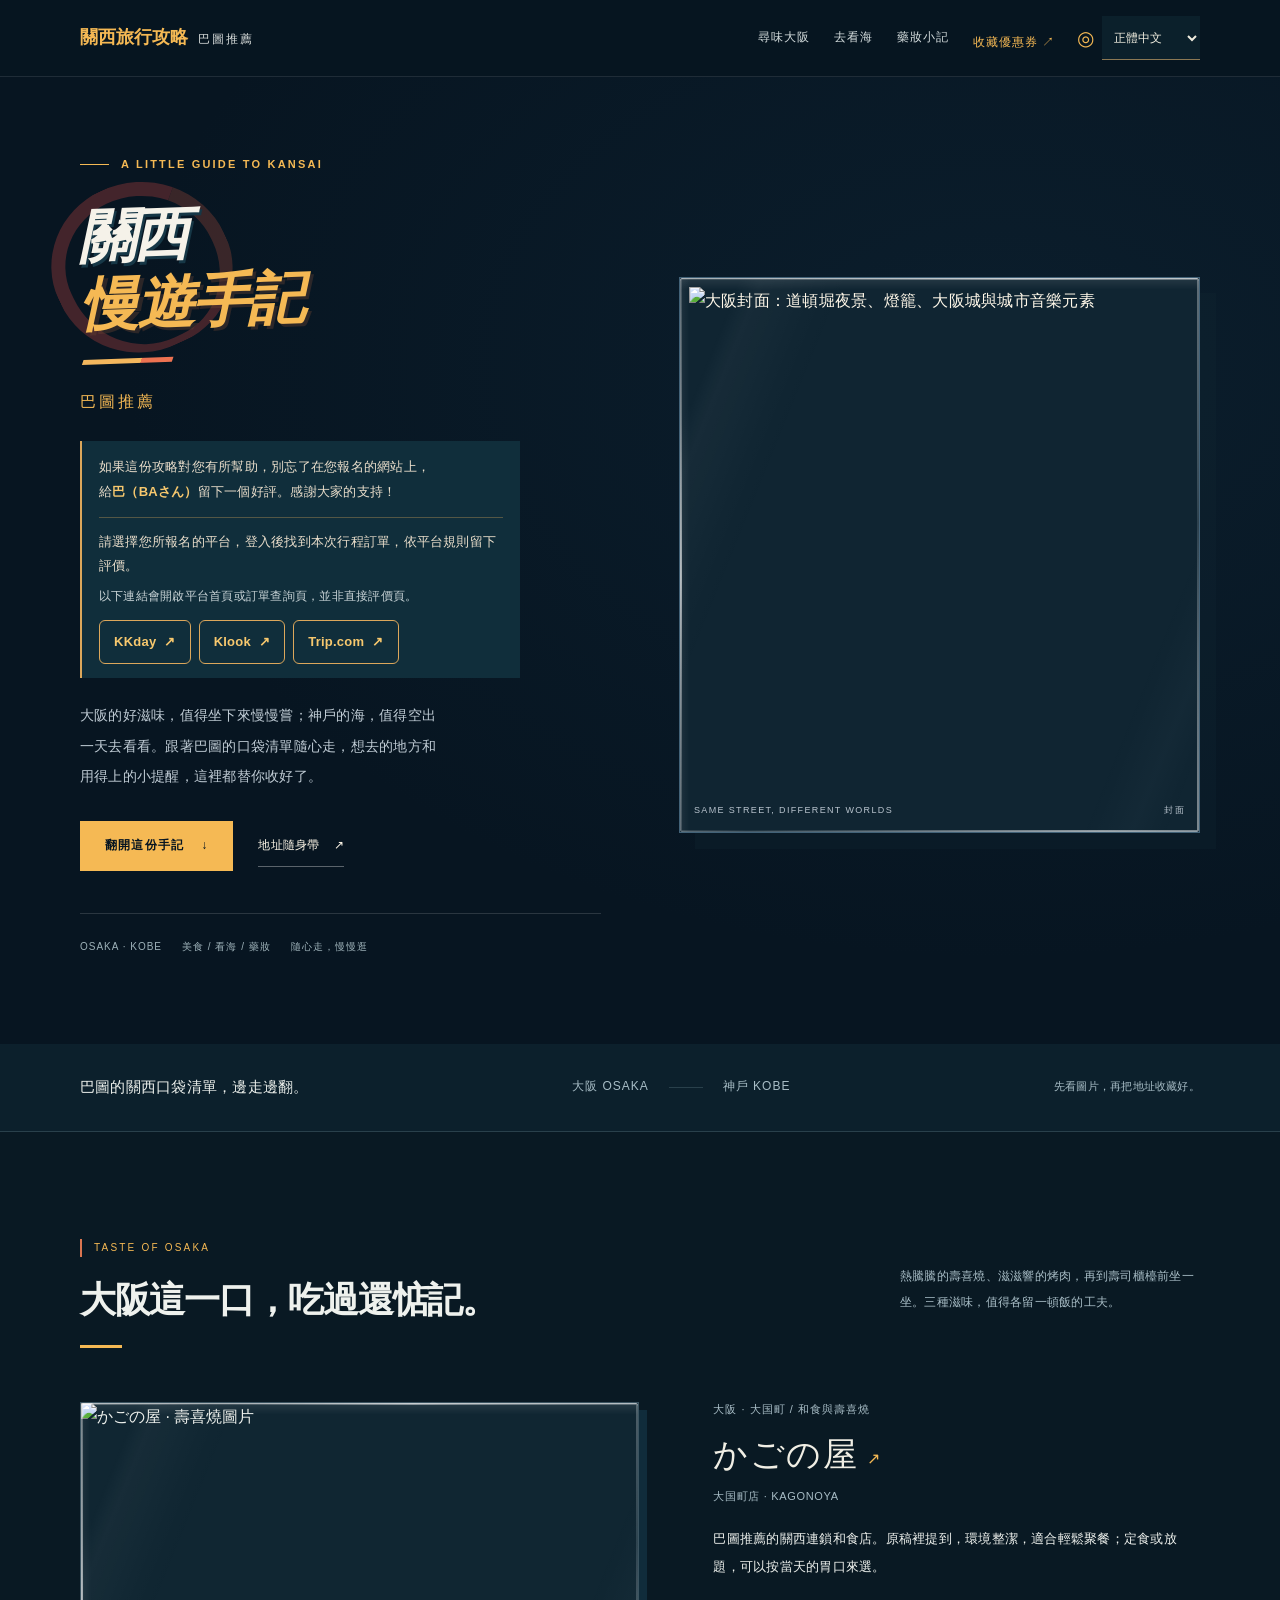
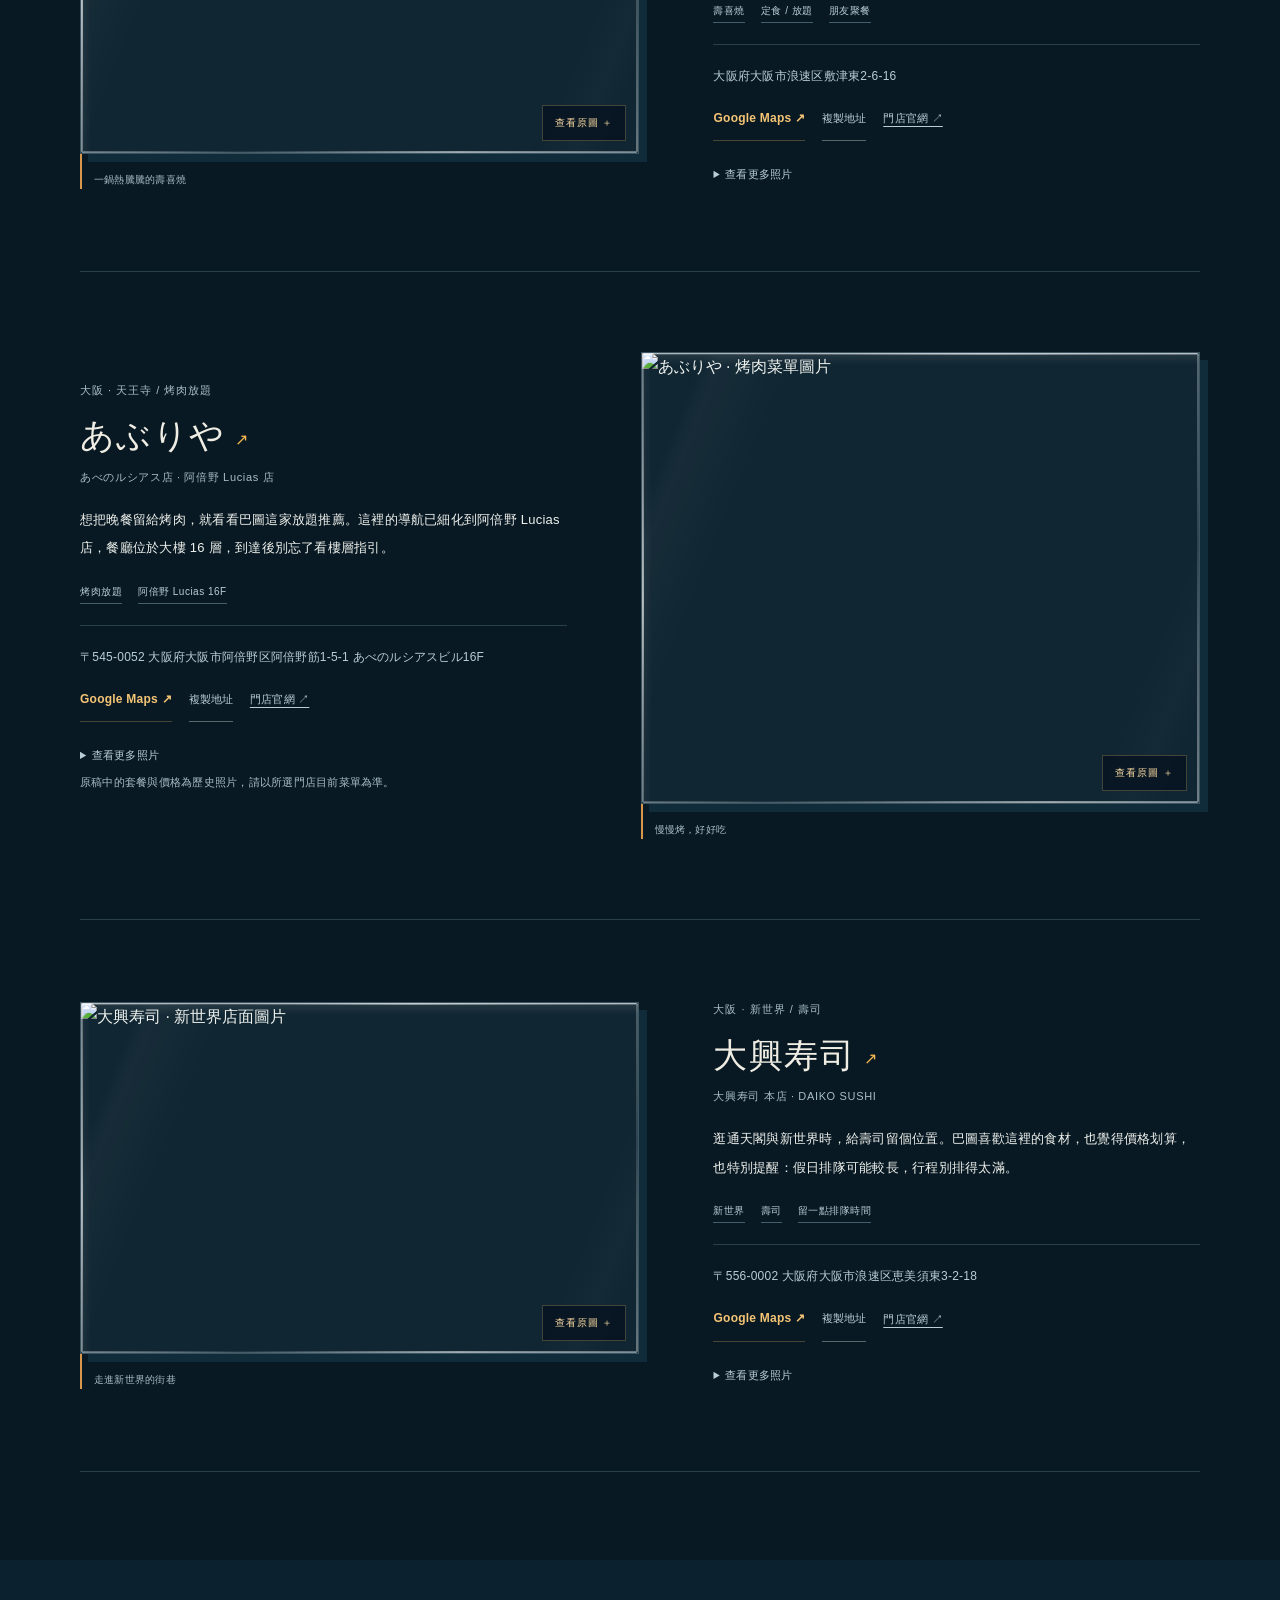
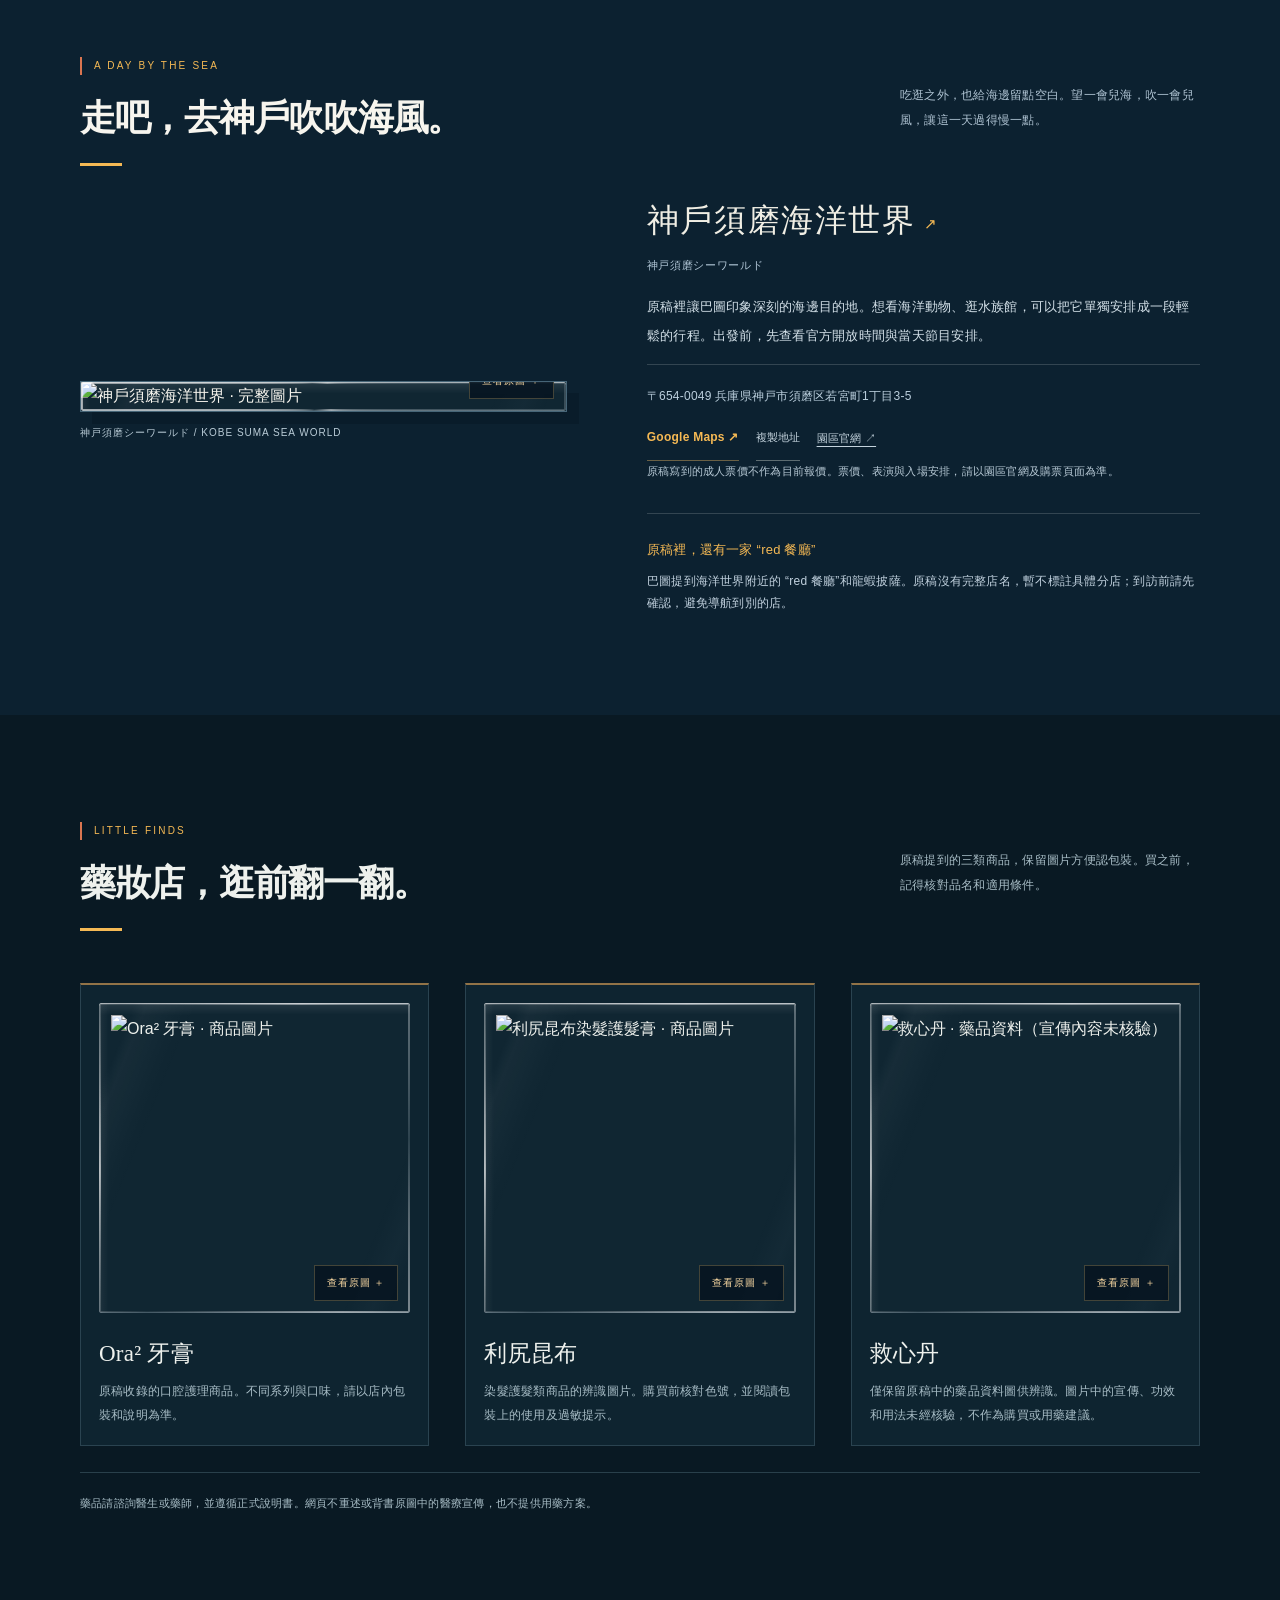
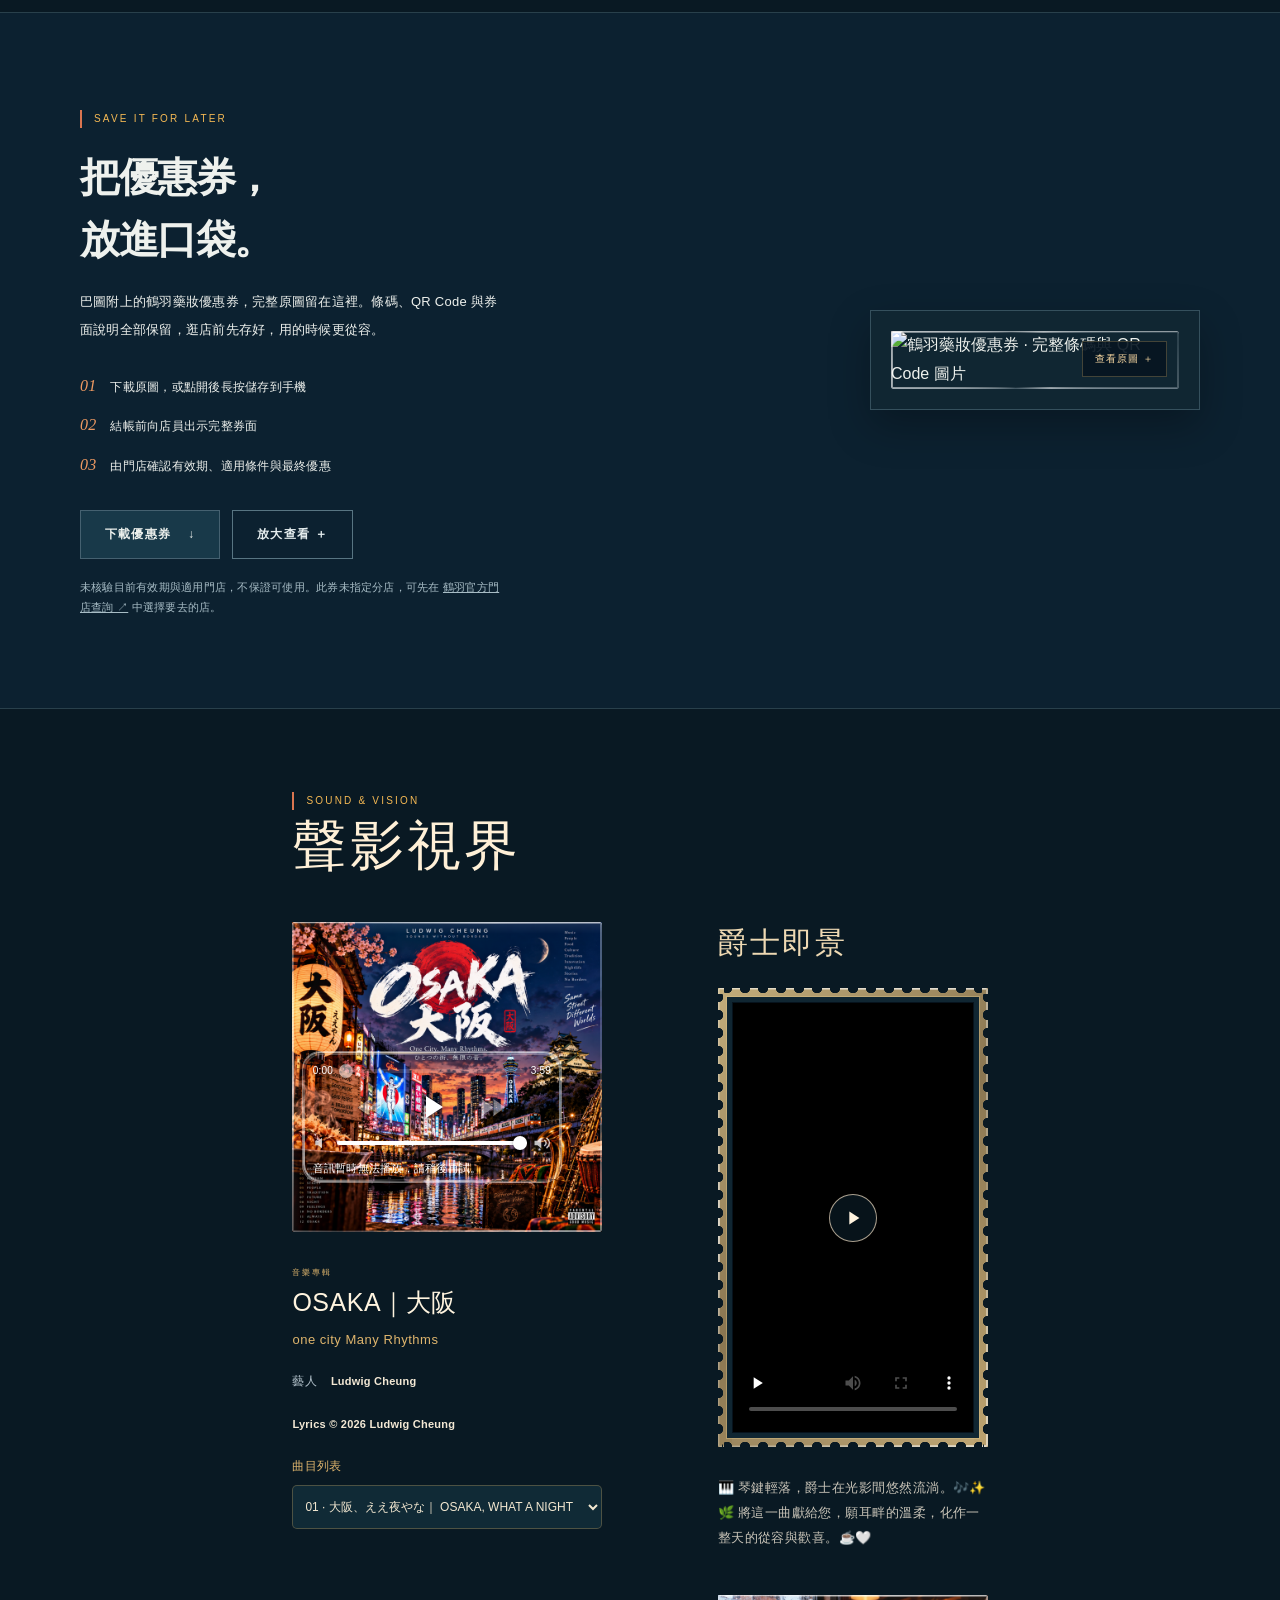
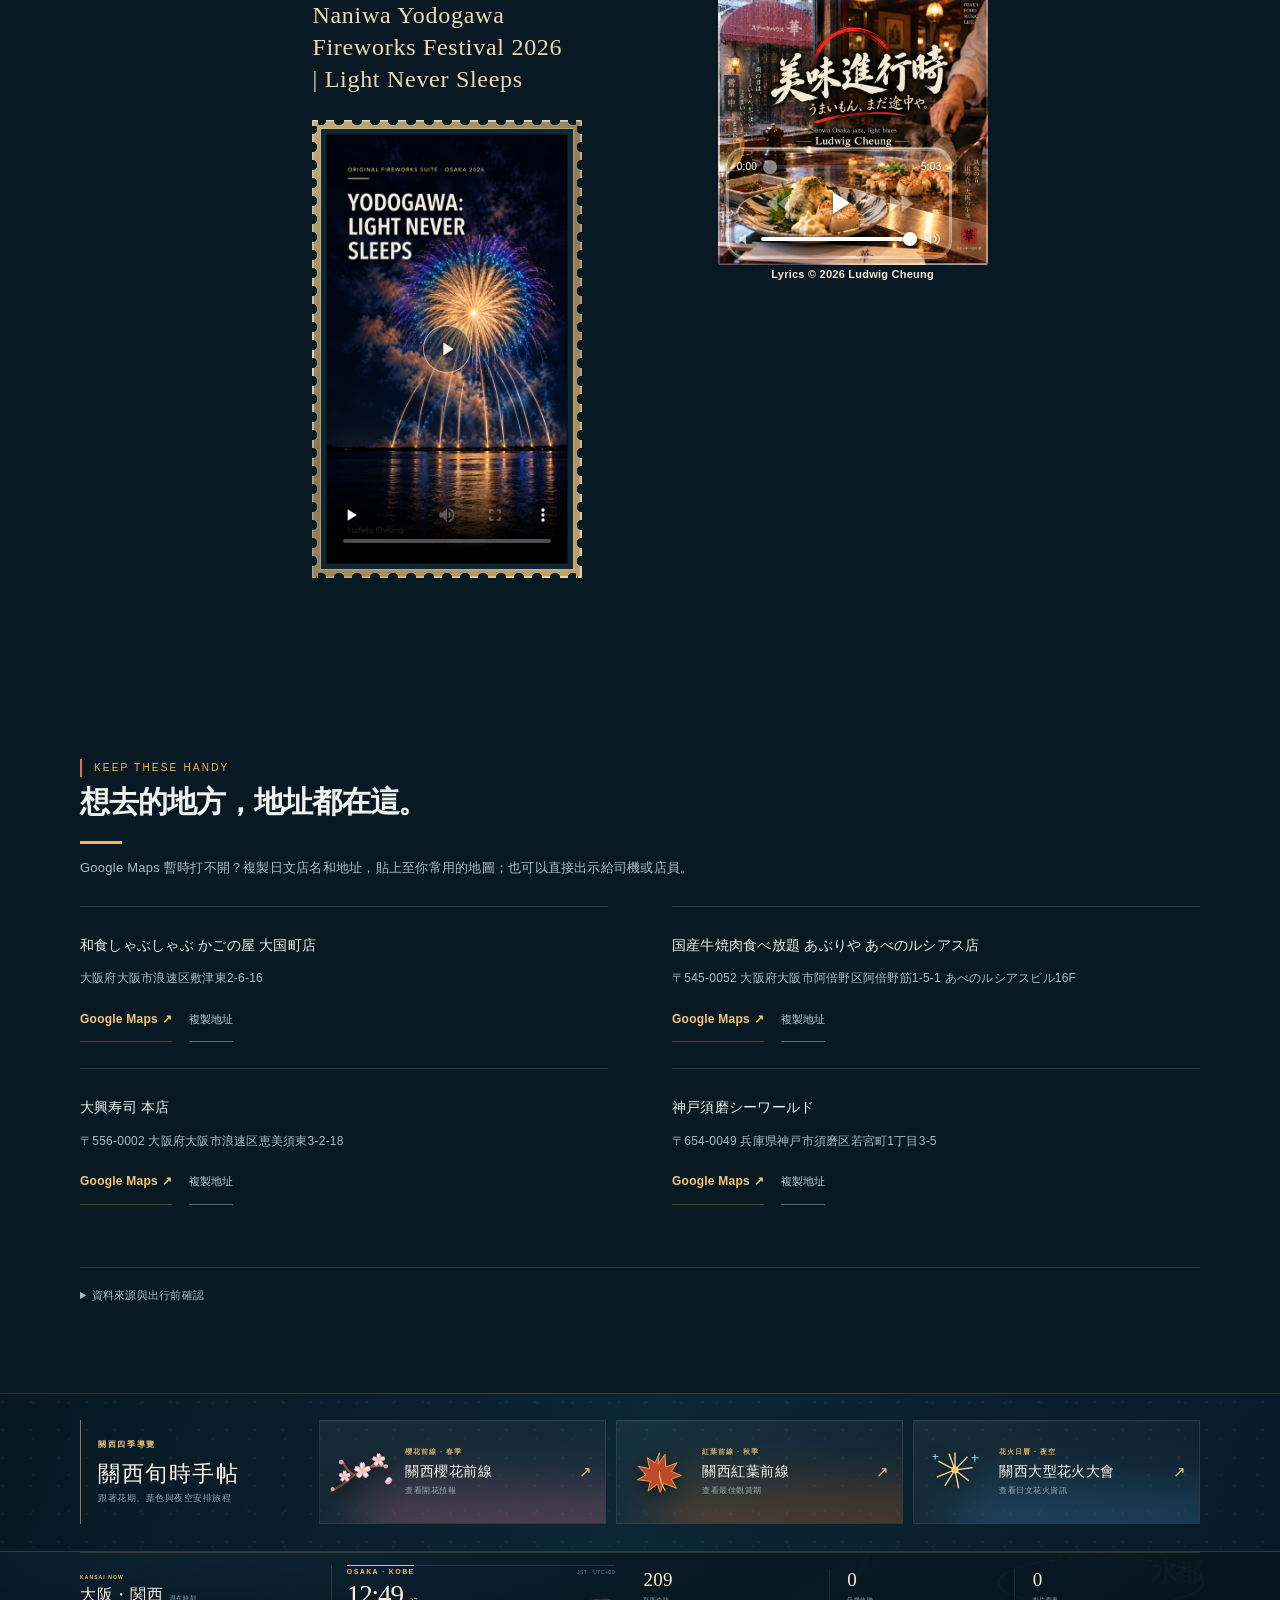
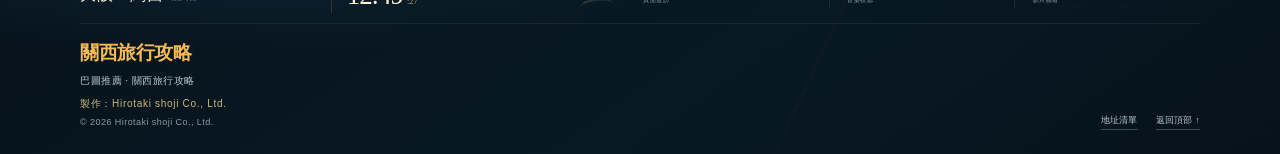
==== commit 62099a87: "Localize seasonal guides and refine sakura artwork" ====
--- a/index.html
+++ b/index.html
@@ -1,5 +1,5 @@
 <!doctype html>
-<html lang="zh-Hant"><head><meta charset="utf-8"><meta name="viewport" content="width=device-width,initial-scale=1,viewport-fit=cover"><meta name="theme-color" content="#071c32"><meta name="description" content="關西旅行攻略，巴圖推薦。從大阪壽喜燒、烤肉與壽司，到神戶須磨海洋世界，附門店地址、地圖和原版鶴羽優惠券。"><meta name="referrer" content="strict-origin-when-cross-origin"><link rel="icon" href="data:,"><title>關西旅行攻略｜巴圖推薦</title><link rel="stylesheet" href="style.css?v=20261023-seasonal-guides-1"><link rel="stylesheet" href="seasonal-confirmed.css?v=20261022-1"><link rel="stylesheet" href="christmas-confirmed.css?v=20261022-1"><link rel="stylesheet" href="newyear-review.css?v=20261023-3"><link rel="stylesheet" href="japan-holidays.css?v=20261023-5"><script src="i18n.js?v=20261013-kansai-24" defer></script><script src="app.js?v=20261010-kansai-14" defer></script></head>
+<html lang="zh-Hant"><head><meta charset="utf-8"><meta name="viewport" content="width=device-width,initial-scale=1,viewport-fit=cover"><meta name="theme-color" content="#071c32"><meta name="description" content="關西旅行攻略，巴圖推薦。從大阪壽喜燒、烤肉與壽司，到神戶須磨海洋世界，附門店地址、地圖和原版鶴羽優惠券。"><meta name="referrer" content="strict-origin-when-cross-origin"><link rel="icon" href="data:,"><title>關西旅行攻略｜巴圖推薦</title><link rel="stylesheet" href="style.css?v=20261023-seasonal-guides-2"><link rel="stylesheet" href="seasonal-confirmed.css?v=20261022-1"><link rel="stylesheet" href="christmas-confirmed.css?v=20261022-1"><link rel="stylesheet" href="newyear-review.css?v=20261023-3"><link rel="stylesheet" href="japan-holidays.css?v=20261023-5"><script src="i18n.js?v=20261013-kansai-24" defer></script><script src="seasonal-guides-i18n.js?v=20261023-1" defer></script><script src="app.js?v=20261010-kansai-14" defer></script></head>
 <body><a class="skip" href="#main">跳到正文</a>
 <header class="site-nav"><div class="wrap nav-inner"><a class="brand" href="#top" aria-label="關西旅行攻略首頁"><strong>關西旅行攻略</strong><span>巴圖推薦</span></a><div class="language-switch"><label for="language-select" aria-label="Language"><span aria-hidden="true">◎</span></label><select id="language-select" aria-label="Language"><option value="zh">正體中文</option><option value="en">English</option><option value="ja">日本語</option><option value="ko">한국어</option><option value="es">Español</option><option value="de">Deutsch</option><option value="fr">Français</option><option value="it">Italiano</option><option value="ar">العربية</option><option value="th">ไทย</option></select></div><nav class="nav-links" aria-label="攻略導航"><a href="#food">尋味大阪</a><a href="#sea">去看海</a><a href="#shopping">藥妝小記</a><a class="coupon-nav" href="#coupon">收藏優惠券 ↗</a></nav></div></header>
 <main id="main"><section id="top" class="hero" aria-labelledby="page-title"><div class="wrap hero-inner"><div class="hero-copy"><div class="eyebrow">A LITTLE GUIDE TO KANSAI</div><h1 id="page-title">關西<span>慢遊手記</span></h1><div class="hero-subtitle">巴圖推薦</div><div class="guide-thanks"><p><span>如果這份攻略對您有所幫助，別忘了在您報名的網站上，給</span><strong><bdi>巴（BAさん）</bdi></strong><span>留下一個好評。感謝大家的支持！</span></p><div class="review-platforms"><p>請選擇您所報名的平台，登入後找到本次行程訂單，依平台規則留下評價。</p><p class="review-platform-note">以下連結會開啟平台首頁或訂單查詢頁，並非直接評價頁。</p><div class="review-platform-links"><a href="https://www.kkday.com/zh-tw" target="_blank" rel="noopener noreferrer"><bdi>KKday</bdi> <span aria-hidden="true">↗</span></a><a href="https://www.klook.com/zh-TW/" target="_blank" rel="noopener noreferrer"><bdi>Klook</bdi> <span aria-hidden="true">↗</span></a><a href="https://tw.trip.com/passport/ordersearch/?curr=TWD&amp;locale=zh-TW" target="_blank" rel="noopener noreferrer"><bdi>Trip.com</bdi> <span aria-hidden="true">↗</span></a></div></div></div><p>大阪的好滋味，值得坐下來慢慢嘗；神戶的海，值得空出一天去看看。跟著巴圖的口袋清單隨心走，想去的地方和用得上的小提醒，這裡都替你收好了。</p><div class="hero-actions"><a class="button gold" href="#food">翻開這份手記 <span aria-hidden="true">↓</span></a><a class="text-link" href="#addresses">地址隨身帶 <span aria-hidden="true">↗</span></a></div><div class="hero-notes"><span>OSAKA · KOBE</span><span>美食 / 看海 / 藥妝</span><span>隨心走，慢慢逛</span></div></div><figure class="hero-art"><img src="assets/header-original.png?v=20261010-unbranded" width="1254" height="1254" alt="大阪封面：道頓堀夜景、燈籠、大阪城與城市音樂元素" fetchpriority="high"><figcaption><span>SAME STREET, DIFFERENT WORLDS</span><span>封面</span></figcaption></figure></div></section>
@@ -15,7 +15,42 @@
 <div class="media-gallery wrap" aria-labelledby="media-title"><header class="media-heading"><span class="chapter-kicker">SOUND &amp; VISION</span><h2 id="media-title">聲影視界</h2><span class="media-rule" aria-hidden="true"></span></header><section class="album-section" id="album" aria-labelledby="album-title"><div class="wrap album-inner"><div class="single-track osaka-stage"><img id="osaka-cover" class="single-cover" src="assets/cover.png" alt="Ludwig Cheung《OSAKA｜大阪 one city Many Rhythms》專輯封面" width="3000" height="3000" loading="lazy" decoding="async"><div class="single-controls"><h3 id="osaka-title" class="single-accessible" dir="ltr">大阪、ええ夜やな｜ OSAKA, WHAT A NIGHT</h3><audio id="osaka-audio" controls preload="metadata" aria-label="專輯播放器" aria-describedby="osaka-title"><source src="assets/osaka-tracks/01-76541ca4-9a99-43c6-8705-c822b31edbfa.m4a" type="audio/mp4">音訊暫時無法播放，請稍後再試。</audio><div class="glass-player" id="osaka-controls" hidden><div class="glass-timeline"><span class="glass-time" id="osaka-current" dir="ltr">0:00</span><label class="glass-seek"><span class="single-accessible">播放進度</span><input id="osaka-seek" type="range" min="0" max="1000" value="0" step="1" disabled></label><span class="glass-time" id="osaka-duration" dir="ltr">3:59</span></div><div class="glass-transport"><button class="glass-skip" id="osaka-back" type="button" aria-label="上一首" disabled><svg aria-hidden="true" viewBox="0 0 32 32"><path d="M16 6 2 16l14 10V6Zm14 0L16 16l14 10V6Z"/></svg><span class="single-accessible">上一首</span></button><button class="glass-play" id="osaka-toggle" type="button"><svg data-play-icon aria-hidden="true" viewBox="0 0 32 32"><path d="M10 5 27 16 10 27Z"/></svg><svg data-pause-icon aria-hidden="true" viewBox="0 0 32 32" hidden><rect x="7" y="5" width="6" height="22" rx="2"/><rect x="19" y="5" width="6" height="22" rx="2"/></svg><span data-play-label class="single-accessible">播放</span><span data-pause-label class="single-accessible" hidden>暫停</span></button><button class="glass-skip" id="osaka-forward" type="button" aria-label="下一首" disabled><svg aria-hidden="true" viewBox="0 0 32 32"><path d="m2 6 14 10L2 26V6Zm14 0 14 10-14 10V6Z"/></svg><span class="single-accessible">下一首</span></button></div><div class="glass-bottom"><label class="glass-volume" id="osaka-volume-group"><svg aria-hidden="true" viewBox="0 0 24 24"><path d="M3 9h4l5-4v14l-5-4H3Z"/></svg><span class="single-accessible">音量</span><input id="osaka-volume" type="range" min="0" max="1" step="0.05" value="1"><svg aria-hidden="true" viewBox="0 0 24 24"><path d="M2 9h4l5-4v14l-5-4H2Z"/><path d="M15 8q5 4 0 8M18 5q8 7 0 14" fill="none" stroke="currentColor" stroke-width="2"/></svg></label><span class="glass-device-volume" id="osaka-device-volume" hidden>請使用裝置音量鍵</span><button class="glass-airplay" id="osaka-airplay" type="button" aria-label="AirPlay" title="AirPlay" hidden><svg aria-hidden="true" viewBox="0 0 24 24"><path d="M5 16H3V4h18v12h-2" fill="none" stroke="currentColor" stroke-width="1.7"/><path d="m12 12 7 9H5Z" fill="currentColor"/></svg></button></div></div><p class="glass-error" id="osaka-error" role="status" hidden>音訊暫時無法播放，請稍後再試。</p></div></div><div class="album-copy"><span class="chapter-kicker">音樂專輯</span><h2 id="album-title" dir="ltr">OSAKA｜大阪 <span>one city Many Rhythms</span></h2><p class="album-artist"><span class="album-artist-label">藝人</span><bdi>Ludwig Cheung</bdi></p><p class="album-artist"><bdi>Lyrics © 2026 Ludwig Cheung</bdi></p><label class="osaka-track-label" for="osaka-track-select">曲目列表</label><select id="osaka-track-select" class="osaka-track-select" aria-describedby="osaka-title"><option value="0">01 · 大阪、ええ夜やな｜ OSAKA, WHAT A NIGHT</option><option value="1">02 · TYPHOON AFTER MIDNIGHT｜大阪、午前零時の雨</option><option value="2">03 · OSAKA, WHAT A NIGHT</option><option value="3">04 · 天満、朝からよう喋る。｜天满，一早就聊上了｜TENMA TALKS BEFORE BREAKFAST</option><option value="4">05 · 環状線、隣り合わせ。｜环状线，坐在一起。｜SIDE BY SIDE, OSAKA</option><option value="5">06 · 船場、まけときまっせ。｜船场，给你算便宜点。｜SEMBa, LET&#x27;S MAKE A DEAL</option><option value="6">07 · 天神さん、夏が燃える。｜天神祭，整个夏天烧起来了。｜TENJIN NIGHT, SUMMER ON FIRE</option><option value="7">08 · 人形は泣かへん。人が泣く。｜人偶不哭，是人在哭。｜THE PUPPET NEVER CRIES</option><option value="8">09 · 御堂筋、銀杏が落ちるころ。｜御堂筋，银杏落下的时候。｜WHEN THE GINKGO FALLS</option><option value="9">10 · 西成、朝五時。｜西成，清晨五点。｜NISHINARI, 5 A.M.</option><option value="10">11 · 笑ろとこ。｜先笑一个。｜LET&#x27;S LAUGH FIRST</option><option value="11">12 · ほな、また明日。｜那，明天见。｜SEE YOU TOMORROW, OSAKA</option></select></div></div></section><section class="video-section" id="sound-and-vision" aria-labelledby="video-caption"><div class="video-copy"><h3 class="video-caption" id="video-caption">爵士即景</h3></div><div class="video-stage"><span class="video-camera" aria-hidden="true"><svg width="22" height="22" viewBox="0 0 24 24" fill="none" stroke="currentColor" stroke-width="1.6"><rect x="2" y="6" width="13" height="12" rx="3"/><path d="m15 10 6-3v10l-6-3z"/></svg></span><video id="feature-video" class="feature-video" controls playsinline preload="none" poster="assets/4804-poster.jpg" width="720" height="1280" aria-label="爵士即景影片"><source src="assets/4804.mp4" type="video/mp4">你的瀏覽器暫不支援影片播放。</video><button class="video-play" id="video-play" type="button" aria-label="播放爵士即景"><svg aria-hidden="true" width="28" height="28" viewBox="0 0 24 24" fill="currentColor"><path d="m8 5 11 7-11 7z"/></svg></button></div><p class="jazz-prose">🎹 琴鍵輕落，爵士在光影間悠然流淌。🎶✨
 🌿 將這一曲獻給您，願耳畔的溫柔，化作一整天的從容與歡喜。☕🤍</p></section><section class="video-section yodogawa-video" id="yodogawa-light-never-sleeps" aria-labelledby="yodogawa-video-caption"><div class="video-copy"><h3 class="video-caption" id="yodogawa-video-caption" lang="en">Naniwa Yodogawa Fireworks Festival 2026 | Light Never Sleeps</h3></div><div class="video-stage"><video class="feature-video" controls playsinline preload="none" poster="assets/yodogawa-light-never-sleeps-poster.jpg" width="1080" height="1920" aria-label="Naniwa Yodogawa Fireworks Festival 2026 | Light Never Sleeps video"><source src="assets/yodogawa-light-never-sleeps.mp4" type="video/mp4">你的瀏覽器暫不支援影片播放。</video><button class="video-play" type="button" aria-label="Play Naniwa Yodogawa Fireworks Festival 2026 | Light Never Sleeps"><svg aria-hidden="true" width="28" height="28" viewBox="0 0 24 24" fill="currentColor"><path d="m8 5 11 7-11 7z"/></svg></button></div></section><section class="single-track" aria-labelledby="delicious-title"><img class="single-cover" src="assets/delicious-in-progress-cover.jpg?v=20261012-kansai-17" alt="美味進行時 · Ludwig Cheung" width="3000" height="3000" loading="lazy" decoding="async"><div class="single-controls"><h3 id="delicious-title" class="single-accessible" dir="ltr">美味進行時｜おいしさ、進行中。｜DELICIOUS, IN PROGRESS · Ludwig Cheung</h3><audio id="delicious-audio" controls preload="metadata" aria-label="單曲播放器" aria-describedby="delicious-title"><source src="assets/delicious-in-progress.m4a" type="audio/mp4">音訊暫時無法播放，請稍後再試。</audio><div class="glass-player" id="delicious-controls" hidden><div class="glass-timeline"><span class="glass-time" id="delicious-current" dir="ltr">0:00</span><label class="glass-seek"><span class="single-accessible">播放進度</span><input id="delicious-seek" type="range" min="0" max="1000" value="0" step="1" disabled></label><span class="glass-time" id="delicious-duration" dir="ltr">5:03</span></div><div class="glass-transport"><button class="glass-skip" id="delicious-back" type="button" aria-label="快退 10 秒" disabled><svg aria-hidden="true" viewBox="0 0 32 32"><path d="M16 6 2 16l14 10V6Zm14 0L16 16l14 10V6Z"/></svg><span class="single-accessible">快退 10 秒</span></button><button class="glass-play" id="delicious-toggle" type="button"><svg data-play-icon aria-hidden="true" viewBox="0 0 32 32"><path d="M10 5 27 16 10 27Z"/></svg><svg data-pause-icon aria-hidden="true" viewBox="0 0 32 32" hidden><rect x="7" y="5" width="6" height="22" rx="2"/><rect x="19" y="5" width="6" height="22" rx="2"/></svg><span data-play-label class="single-accessible">播放</span><span data-pause-label class="single-accessible" hidden>暫停</span></button><button class="glass-skip" id="delicious-forward" type="button" aria-label="快進 10 秒" disabled><svg aria-hidden="true" viewBox="0 0 32 32"><path d="m2 6 14 10L2 26V6Zm14 0 14 10-14 10V6Z"/></svg><span class="single-accessible">快進 10 秒</span></button></div><div class="glass-bottom"><label class="glass-volume" id="delicious-volume-group"><svg aria-hidden="true" viewBox="0 0 24 24"><path d="M3 9h4l5-4v14l-5-4H3Z"/></svg><span class="single-accessible">音量</span><input id="delicious-volume" type="range" min="0" max="1" step="0.05" value="1"><svg aria-hidden="true" viewBox="0 0 24 24"><path d="M2 9h4l5-4v14l-5-4H2Z"/><path d="M15 8q5 4 0 8M18 5q8 7 0 14" fill="none" stroke="currentColor" stroke-width="2"/></svg></label><span class="glass-device-volume" id="delicious-device-volume" hidden>請使用裝置音量鍵</span><button class="glass-airplay" id="delicious-airplay" type="button" aria-label="AirPlay" title="AirPlay" hidden><svg aria-hidden="true" viewBox="0 0 24 24"><path d="M5 16H3V4h18v12h-2" fill="none" stroke="currentColor" stroke-width="1.7"/><path d="m12 12 7 9H5Z" fill="currentColor"/></svg></button></div></div><p class="glass-error" id="delicious-error" role="status" hidden>音訊暫時無法播放，請稍後再試。</p></div><p class="album-artist" style="position:absolute;top:100%;left:0;width:100%;justify-content:center"><bdi>Lyrics © 2026 Ludwig Cheung</bdi></p></section></div>
 <section class="address-section" id="addresses" aria-labelledby="address-title"><div class="wrap"><span class="chapter-kicker">KEEP THESE HANDY</span><h2 id="address-title">想去的地方，地址都在這。</h2><p>Google Maps 暫時打不開？複製日文店名和地址，貼上至你常用的地圖；也可以直接出示給司機或店員。</p><div class="address-list"><article class="address-item"><h3 dir="ltr" lang="ja">和食しゃぶしゃぶ かごの屋 大国町店</h3><p dir="ltr" lang="ja">大阪府大阪市浪速区敷津東2-6-16</p><div class="location-actions"><a class="map-link" href="https://goo.gl/maps/1CAEEWiy9WSoGgMV9" target="_blank" rel="noopener noreferrer">Google Maps ↗</a><button class="copy-address" data-copy="和食しゃぶしゃぶ かごの屋 大国町店 大阪府大阪市浪速区敷津東2-6-16">複製地址</button></div></article><article class="address-item"><h3 dir="ltr" lang="ja">国産牛焼肉食べ放題 あぶりや あべのルシアス店</h3><p dir="ltr" lang="ja">〒545-0052 大阪府大阪市阿倍野区阿倍野筋1-5-1 あべのルシアスビル16F</p><div class="location-actions"><a class="map-link" href="https://maps.google.com/maps?cid=4826901767006629121" target="_blank" rel="noopener noreferrer">Google Maps ↗</a><button class="copy-address" data-copy="国産牛焼肉食べ放題 あぶりや あべのルシアス店 〒545-0052 大阪府大阪市阿倍野区阿倍野筋1-5-1 あべのルシアスビル16F">複製地址</button></div></article><article class="address-item"><h3 dir="ltr" lang="ja">大興寿司 本店</h3><p dir="ltr" lang="ja">〒556-0002 大阪府大阪市浪速区恵美須東3-2-18</p><div class="location-actions"><a class="map-link" href="https://www.google.com/maps?cid=15134371316587236401" target="_blank" rel="noopener noreferrer">Google Maps ↗</a><button class="copy-address" data-copy="大興寿司 本店 〒556-0002 大阪府大阪市浪速区恵美須東3-2-18">複製地址</button></div></article><article class="address-item"><h3 dir="ltr" lang="ja">神戸須磨シーワールド</h3><p dir="ltr" lang="ja">〒654-0049 兵庫県神戸市須磨区若宮町1丁目3-5</p><div class="location-actions"><a class="map-link" href="https://www.google.com/maps/search/?api=1&amp;query=%E7%A5%9E%E6%88%B8%E9%A0%88%E7%A3%A8%E3%82%B7%E3%83%BC%E3%83%AF%E3%83%BC%E3%83%AB%E3%83%89%20%E3%80%92654-0049%20%E5%85%B5%E5%BA%AB%E7%9C%8C%E7%A5%9E%E6%88%B8%E5%B8%82%E9%A0%88%E7%A3%A8%E5%8C%BA%E8%8B%A5%E5%AE%AE%E7%94%BA1%E4%B8%81%E7%9B%AE3-5&amp;query_place_id=ChIJgQxfKgCFAGARDDvvrnSqDw0" target="_blank" rel="noopener noreferrer">Google Maps ↗</a><button class="copy-address" data-copy="神戸須磨シーワールド 〒654-0049 兵庫県神戸市須磨区若宮町1丁目3-5">複製地址</button></div></article></div><details class="source-details"><summary>資料來源與出行前確認</summary><ul><li>推薦內容與商家圖片整理自巴圖提供的原始 PDF；封面已調整，優惠券保留原文件內容。</li><li>門店名稱與地址依據官方網站核對（2026 年 10 月 9 日）。Google Maps 連結來自官方地圖連結或精確店名、地址搜尋；實際打開情況取決於網路與地圖服務。</li><li>來源：<a class="" href="https://kagonoya.food-kr.com/0658/" target="_blank" rel="noopener noreferrer">かごの屋 大国町店</a> · <a class="" href="https://www.apollo-lucias.jp/gourmet/aburiya/" target="_blank" rel="noopener noreferrer">あぶりや 阿倍野 Lucias 店</a> · <a class="" href="https://daikosushi.jp/access/daikosushi-honten/" target="_blank" rel="noopener noreferrer">大興寿司 本店</a> · <a class="" href="https://www.kobesuma-seaworld.jp/access/transportation/" target="_blank" rel="noopener noreferrer">神戶須磨海洋世界交通指引</a> · <a class="" href="https://shop.tsuruha-g.com/" target="_blank" rel="noopener noreferrer">鶴羽門店查詢</a>。</li><li>營業時間、價格、菜單、門票與優惠券條件可能變化，請在出發前或結帳前再次向商家確認。</li><li>“red 餐廳”完整店名待確認，未提供推測分店的精確導航。鶴羽未指定分店，使用官方門店查詢。</li></ul></details></div></section></main>
-<section class="seasonal-guide-strip" id="seasonal-guides" aria-labelledby="seasonal-guides-title"><div class="wrap seasonal-guide-layout"><header class="seasonal-guide-intro"><span>KANSAI SEASONAL GUIDE</span><h2 id="seasonal-guides-title">關西旬時手帖</h2><p>跟著花期、葉色與夜空安排旅程</p></header><nav class="seasonal-guide-links" aria-label="關西季節資訊"><a class="seasonal-guide-card seasonal-guide-sakura" href="https://www.japan.travel/en/see-and-do/cherry-blossom-forecast/" target="_blank" rel="noopener noreferrer" data-metrics-detail="season-guide-sakura-click"><span class="seasonal-guide-art" aria-hidden="true"><svg viewBox="0 0 96 64"><g class="petal petal-a"><path d="M37 32c-16-3-19-15-9-21 8-5 17 3 20 14 3-11 12-19 20-14 10 6 7 18-9 21 13 8 13 20 2 23-7 2-12-5-13-14-1 9-6 16-13 14-11-3-11-15 2-23Z"/></g><circle cx="48" cy="32" r="4"/></svg></span><span class="seasonal-guide-copy"><small>桜前線 · SPRING</small><strong>關西櫻花前線</strong><b lang="ja">関西の桜</b></span><i aria-hidden="true">↗</i></a><a class="seasonal-guide-card seasonal-guide-autumn" href="https://www.japan.travel/en/see-and-do/autumn-leaves-forecast/" target="_blank" rel="noopener noreferrer" data-metrics-detail="season-guide-autumn-click"><span class="seasonal-guide-art" aria-hidden="true"><svg viewBox="0 0 96 64"><path class="leaf" d="M50 5 44 19 33 12l3 15-16-3 11 12-12 7 18 2-3 14 13-10 4 12 5-13 18 7-7-13 14-5-14-6 8-12-16 6-1-18-10 14Z"/><path class="stem" d="M50 31c0 10 2 18 8 27"/></svg></span><span class="seasonal-guide-copy"><small>紅葉前線 · AUTUMN</small><strong>關西紅葉前線</strong><b lang="ja">関西の紅葉</b></span><i aria-hidden="true">↗</i></a><a class="seasonal-guide-card seasonal-guide-fireworks" href="https://hanabi.walkerplus.com/list/ar0700/" target="_blank" rel="noopener noreferrer" data-metrics-detail="season-guide-fireworks-click"><span class="seasonal-guide-art" aria-hidden="true"><svg viewBox="0 0 96 64"><g class="burst"><path d="M48 29V5M48 29 65 11M48 29l24-3M48 29l19 15M48 29l5 25M48 29 34 51M48 29 23 39M48 29 25 17M48 29 40 7"/><circle cx="48" cy="29" r="4"/></g><path class="spark" d="M76 8v9M72 12h9M20 7v7M17 10h7"/></svg></span><span class="seasonal-guide-copy"><small>花火暦 · NIGHT SKY</small><strong>關西大型花火大會</strong><b lang="ja">関西の花火大会</b></span><i aria-hidden="true">↗</i></a></nav></div></section>
+<section class="seasonal-guide-strip" id="seasonal-guides" aria-labelledby="seasonal-guides-title">
+<div class="wrap seasonal-guide-layout">
+<header class="seasonal-guide-intro">
+<span data-seasonal-i18n="kicker">關西四季導覽</span>
+<h2 id="seasonal-guides-title" data-seasonal-i18n="title">關西旬時手帖</h2>
+<p data-seasonal-i18n="intro">跟著花期、葉色與夜空安排旅程</p>
+</header>
+<nav class="seasonal-guide-links" aria-label="關西季節資訊">
+<a class="seasonal-guide-card seasonal-guide-sakura" href="https://www.japan.travel/tw/see-and-do/cherry-blossom-forecast/" hreflang="zh-Hant" target="_blank" rel="noopener noreferrer" data-seasonal-guide="sakura" data-metrics-detail="season-guide-sakura-click" aria-label="關西櫻花前線 — 查看開花預報">
+<span class="seasonal-guide-art" aria-hidden="true"><svg viewBox="0 0 96 64">
+<defs>
+<radialGradient id="seasonal-sakura-petal-fill" cx="36%" cy="28%" r="78%"><stop offset="0" stop-color="#fff8fb"/><stop offset=".5" stop-color="#f7cad6"/><stop offset="1" stop-color="#df7896"/></radialGradient>
+<linearGradient id="seasonal-sakura-branch-fill" x1="0" y1="1" x2="1" y2="0"><stop offset="0" stop-color="#6f352d"/><stop offset="1" stop-color="#bd715f"/></linearGradient>
+<filter id="seasonal-sakura-soft-glow" x="-60%" y="-60%" width="220%" height="220%"><feGaussianBlur stdDeviation="1.4" result="blur"/><feMerge><feMergeNode in="blur"/><feMergeNode in="SourceGraphic"/></feMerge></filter>
+<path id="seasonal-sakura-petal" d="M0 0C-4-4-6-10-3-14C-1.8-15.4-.4-13.8 0-11.7C.4-13.8 1.8-15.4 3-14C6-10 4-4 0 0Z"/>
+</defs>
+<path class="sakura-branch" d="M6 59C22 52 28 43 39 36C51 28 63 30 76 10M38 36C31 32 26 26 22 18M56 28C62 23 69 22 84 24"/>
+<g class="sakura-bloom bloom-main" transform="translate(50 30) scale(.78)"><use href="#seasonal-sakura-petal"/><use href="#seasonal-sakura-petal" transform="rotate(72)"/><use href="#seasonal-sakura-petal" transform="rotate(144)"/><use href="#seasonal-sakura-petal" transform="rotate(216)"/><use href="#seasonal-sakura-petal" transform="rotate(288)"/><circle r="3.2"/></g>
+<g class="sakura-bloom bloom-left" transform="translate(25 38) scale(.56)"><use href="#seasonal-sakura-petal"/><use href="#seasonal-sakura-petal" transform="rotate(72)"/><use href="#seasonal-sakura-petal" transform="rotate(144)"/><use href="#seasonal-sakura-petal" transform="rotate(216)"/><use href="#seasonal-sakura-petal" transform="rotate(288)"/><circle r="3.2"/></g>
+<g class="sakura-bloom bloom-top" transform="translate(73 15) scale(.62)"><use href="#seasonal-sakura-petal"/><use href="#seasonal-sakura-petal" transform="rotate(72)"/><use href="#seasonal-sakura-petal" transform="rotate(144)"/><use href="#seasonal-sakura-petal" transform="rotate(216)"/><use href="#seasonal-sakura-petal" transform="rotate(288)"/><circle r="3.2"/></g>
+<g class="sakura-buds"><circle cx="20" cy="18" r="2.8"/><circle cx="83" cy="24" r="2.5"/><circle cx="8" cy="56" r="2.3"/></g>
+<path class="sakura-falling-petal" d="M86 40c5-1 7 3 4 7-3 3-7 2-8-1 1-2 2-4 4-6Z"/>
+</svg></span>
+<span class="seasonal-guide-copy"><small>櫻花前線 · 春季</small><strong>關西櫻花前線</strong><b>查看開花預報</b></span><i aria-hidden="true">↗</i>
+</a>
+<a class="seasonal-guide-card seasonal-guide-autumn" href="https://www.japan.travel/tw/see-and-do/autumn-leaves-forecast/" hreflang="zh-Hant" target="_blank" rel="noopener noreferrer" data-seasonal-guide="autumn" data-metrics-detail="season-guide-autumn-click" aria-label="關西紅葉前線 — 查看最佳觀賞期">
+<span class="seasonal-guide-art" aria-hidden="true"><svg viewBox="0 0 96 64"><path class="leaf" d="M50 5 44 19 33 12l3 15-16-3 11 12-12 7 18 2-3 14 13-10 4 12 5-13 18 7-7-13 14-5-14-6 8-12-16 6-1-18-10 14Z"/><path class="stem" d="M50 31c0 10 2 18 8 27"/></svg></span>
+<span class="seasonal-guide-copy"><small>紅葉前線 · 秋季</small><strong>關西紅葉前線</strong><b>查看最佳觀賞期</b></span><i aria-hidden="true">↗</i>
+</a>
+<a class="seasonal-guide-card seasonal-guide-fireworks" href="https://hanabi.walkerplus.com/list/ar0700/" hreflang="ja" target="_blank" rel="noopener noreferrer" data-seasonal-guide="fireworks" data-metrics-detail="season-guide-fireworks-click" aria-label="關西大型花火大會 — 查看日文花火資訊">
+<span class="seasonal-guide-art" aria-hidden="true"><svg viewBox="0 0 96 64"><g class="burst"><path d="M48 29V5M48 29 65 11M48 29l24-3M48 29l19 15M48 29l5 25M48 29 34 51M48 29 23 39M48 29 25 17M48 29 40 7"/><circle cx="48" cy="29" r="4"/></g><path class="spark" d="M76 8v9M72 12h9M20 7v7M17 10h7"/></svg></span>
+<span class="seasonal-guide-copy"><small>花火日曆 · 夜空</small><strong>關西大型花火大會</strong><b>查看日文花火資訊</b></span><i aria-hidden="true">↗</i>
+</a>
+</nav>
+</div>
+</section>
 <footer class="site-footer"><div class="wrap"><section class="kansai-observatory" id="kansai-observatory" aria-labelledby="kansai-now-title"><div class="kansai-observatory-intro"><span class="kansai-observatory-kicker">KANSAI NOW</span><h2 id="kansai-now-title"><b lang="ja">大阪・関西</b><span lang="ja">現在時刻</span></h2><p data-metric-copy="intro">從淀川水面到大阪燈火，記下此刻的城市節奏。</p></div><div class="kansai-clock"><div class="kansai-clock-place"><span>OSAKA · KOBE</span><small>JST · UTC+09</small></div><time id="osaka-time" class="kansai-clock-time"><span id="osaka-time-hour-minute">--:--</span><span id="osaka-time-seconds">:--</span></time><div class="kansai-clock-meta"><span id="osaka-date">—</span><span lang="ja">水都・浪速</span></div></div><div class="kansai-metrics" role="group" aria-labelledby="kansai-now-title"><div class="kansai-metrics-grid"><article class="kansai-metric"><span class="kansai-metric-index">01</span><strong id="kansai-visits" class="kansai-metric-value">208</strong><span data-metric-copy="visits">頁面造訪</span></article><article class="kansai-metric"><span class="kansai-metric-index">02</span><strong id="kansai-music-plays" class="kansai-metric-value">0</strong><span data-metric-copy="music">音樂收聽</span></article><article class="kansai-metric"><span class="kansai-metric-index">03</span><strong id="kansai-video-views" class="kansai-metric-value">0</strong><span data-metric-copy="video">影片觀看</span></article></div><div class="kansai-metrics-foot"><span class="kansai-metrics-status"><i aria-hidden="true"></i><span id="kansai-counter-status" data-metric-copy="loading">正在讀取</span></span><span class="kansai-metrics-scope" id="kansai-counter-scope">SITE · GLOBAL</span></div></div></section><div class="footer-inner"><div><div class="footer-title">關西旅行攻略</div><p>巴圖推薦 · 關西旅行攻略</p><p class="production-credit">製作：Hirotaki shoji Co., Ltd.</p><p class="copyright">© 2026 Hirotaki shoji Co., Ltd.</p></div><div class="footer-links"><a href="#addresses">地址清單</a><a href="#top">返回頂部 ↑</a></div></div></div></footer>
 <div class="mobile-bar" aria-label="常用操作"><a href="#addresses">查看地址</a><a href="assets/original-35.jpeg" download="鹤羽优惠券_原图.jpeg">下載優惠券 ↓</a></div><div class="toast" id="toast" role="status" aria-live="polite"></div>
 <dialog id="image-dialog" class="image-dialog" aria-labelledby="dialog-title"><div class="dialog-top"><h2 id="dialog-title">原圖</h2><button id="dialog-close" class="dialog-close" aria-label="關閉原圖">關閉 ×</button></div><div class="dialog-content"><img id="dialog-image" alt="原圖"></div><div class="dialog-bottom"><span>手機可長按原圖儲存。原圖中的價格、宣傳與優惠條件請向商家確認。</span><a id="dialog-download" href="assets/original-35.jpeg" download>下載原圖 ↓</a></div></dialog>
--- a/style.css
+++ b/style.css
@@ -380,18 +380,26 @@
 .seasonal-guide-art{width:72px;height:64px;display:grid;place-items:center}
 .seasonal-guide-art svg{width:68px;height:58px;overflow:visible;filter:drop-shadow(0 4px 8px #0008)}
 .seasonal-guide-copy{min-width:0;display:flex;flex-direction:column}
-.seasonal-guide-copy small{color:#d2a965;font-size:7px;font-weight:650;letter-spacing:.14em;white-space:nowrap}
-.seasonal-guide-copy strong{margin-top:4px;color:#fff6e8;font:500 14px/1.35 "Hiragino Mincho ProN","Yu Mincho",var(--serif);letter-spacing:.035em;white-space:nowrap}
+.seasonal-guide-copy small{color:#d2a965;font-size:7px;font-weight:650;letter-spacing:.14em;white-space:normal}
+.seasonal-guide-copy strong{margin-top:4px;color:#fff6e8;font:500 14px/1.35 "Hiragino Mincho ProN","Yu Mincho",var(--serif);letter-spacing:.035em;white-space:normal;text-wrap:balance}
 .seasonal-guide-copy b{margin-top:2px;color:#99acb4;font-size:8px;font-weight:500;letter-spacing:.07em}
 .seasonal-guide-card>i{color:#e7c17c;font:400 15px/1 Georgia,serif;font-style:normal;transition:transform .25s ease}
 .seasonal-guide-card:hover>i{transform:translate(2px,-2px)}
-.seasonal-guide-sakura svg{fill:#eeb2bf;stroke:#ffe5eb;stroke-width:1}.seasonal-guide-sakura svg circle{fill:#f2c56b;stroke:none}.seasonal-guide-sakura .petal{transform-origin:48px 32px;animation:seasonal-sakura-breathe 4.8s ease-in-out infinite}
+.seasonal-guide-sakura .sakura-branch{fill:none;stroke:url(#seasonal-sakura-branch-fill);stroke-width:3;stroke-linecap:round;stroke-linejoin:round}
+.seasonal-guide-sakura .sakura-bloom{fill:url(#seasonal-sakura-petal-fill);stroke:#fff4f8;stroke-width:.75;filter:drop-shadow(0 1px 1.5px #9f3c6255);animation:seasonal-sakura-bloom 4.8s ease-in-out infinite}
+.seasonal-guide-sakura .bloom-left{animation-delay:-1.6s}.seasonal-guide-sakura .bloom-top{animation-delay:-3.1s}
+.seasonal-guide-sakura .sakura-bloom circle{fill:#f3c65d;stroke:#fff1b8;stroke-width:.6}
+.seasonal-guide-sakura .sakura-buds{fill:#e48ba4;stroke:#ffe9ef;stroke-width:.8}
+.seasonal-guide-sakura .sakura-falling-petal{fill:url(#seasonal-sakura-petal-fill);stroke:#ffeaf0;stroke-width:.7;animation:seasonal-sakura-drift 4.6s ease-in-out infinite;transform-origin:86px 43px}
 .seasonal-guide-autumn .leaf{fill:#bd4b28;stroke:#f2ac57;stroke-width:1.2}.seasonal-guide-autumn .stem{fill:none;stroke:#f1cc8e;stroke-width:1.5;stroke-linecap:round}.seasonal-guide-autumn svg{animation:seasonal-leaf-sway 5.4s ease-in-out infinite;transform-origin:50% 14%}
 .seasonal-guide-fireworks .burst{fill:#f2bd63;stroke:#f5d58d;stroke-width:2;stroke-linecap:round}.seasonal-guide-fireworks .burst path{stroke-dasharray:28;animation:seasonal-firework-pulse 2.8s ease-in-out infinite}.seasonal-guide-fireworks .spark{fill:none;stroke:#8bd6ef;stroke-width:1.5;stroke-linecap:round;animation:seasonal-spark 2.8s ease-in-out infinite}
-@keyframes seasonal-sakura-breathe{0%,100%{transform:scale(.92) rotate(-3deg)}50%{transform:scale(1.04) rotate(3deg)}}
+@keyframes seasonal-sakura-bloom{0%,100%{opacity:.82}48%{opacity:1;filter:drop-shadow(0 1px 2.6px #ffbad988)}}
+@keyframes seasonal-sakura-drift{0%,100%{transform:translate(0,-2px) rotate(-7deg);opacity:.55}50%{transform:translate(-5px,5px) rotate(12deg);opacity:1}}
 @keyframes seasonal-leaf-sway{0%,100%{transform:rotate(-5deg) translateY(-1px)}50%{transform:rotate(6deg) translateY(2px)}}
 @keyframes seasonal-firework-pulse{0%,100%{stroke-dashoffset:28;opacity:.35}42%,70%{stroke-dashoffset:0;opacity:1}}
 @keyframes seasonal-spark{0%,35%,100%{opacity:.15}55%,75%{opacity:1}}
 @media(max-width:900px){.seasonal-guide-layout{grid-template-columns:1fr;gap:16px}.seasonal-guide-intro{display:grid;grid-template-columns:auto 1fr;align-items:baseline;gap:0 13px}.seasonal-guide-intro>span{grid-column:1/-1}.seasonal-guide-intro h2{margin-bottom:0}.seasonal-guide-intro p{align-self:end;margin-bottom:3px}.seasonal-guide-card{grid-template-columns:58px minmax(0,1fr) 13px;min-height:91px}.seasonal-guide-art{width:58px;height:55px}.seasonal-guide-art svg{width:55px;height:49px}}
 @media(max-width:680px){.seasonal-guide-strip{padding:23px 0}.seasonal-guide-layout{gap:14px}.seasonal-guide-links{grid-template-columns:1fr;gap:7px}.seasonal-guide-card{min-height:78px;grid-template-columns:58px minmax(0,1fr) 13px;padding:8px 12px 8px 6px}.seasonal-guide-copy strong{font-size:13px}.seasonal-guide-art{height:50px}.seasonal-guide-art svg{height:46px}.seasonal-guide-intro h2{font-size:19px}.seasonal-guide-intro p{font-size:8px}}
-@media(prefers-reduced-motion:reduce){.seasonal-guide-card,.seasonal-guide-card:before,.seasonal-guide-card>i,.seasonal-guide-art svg,.seasonal-guide-sakura .petal,.seasonal-guide-fireworks .burst path,.seasonal-guide-fireworks .spark{animation:none!important;transition:none!important}}
+html[dir="rtl"] .seasonal-guide-intro{border-left:0;border-right:1px solid #e6bc6f99;padding-left:0;padding-right:17px}
+html[dir="rtl"] .seasonal-guide-card:hover>i{transform:translate(-2px,-2px)}
+@media(prefers-reduced-motion:reduce){.seasonal-guide-card,.seasonal-guide-card:before,.seasonal-guide-card>i,.seasonal-guide-art svg,.seasonal-guide-sakura .sakura-bloom,.seasonal-guide-sakura .sakura-falling-petal,.seasonal-guide-fireworks .burst path,.seasonal-guide-fireworks .spark{animation:none!important;transition:none!important}}
